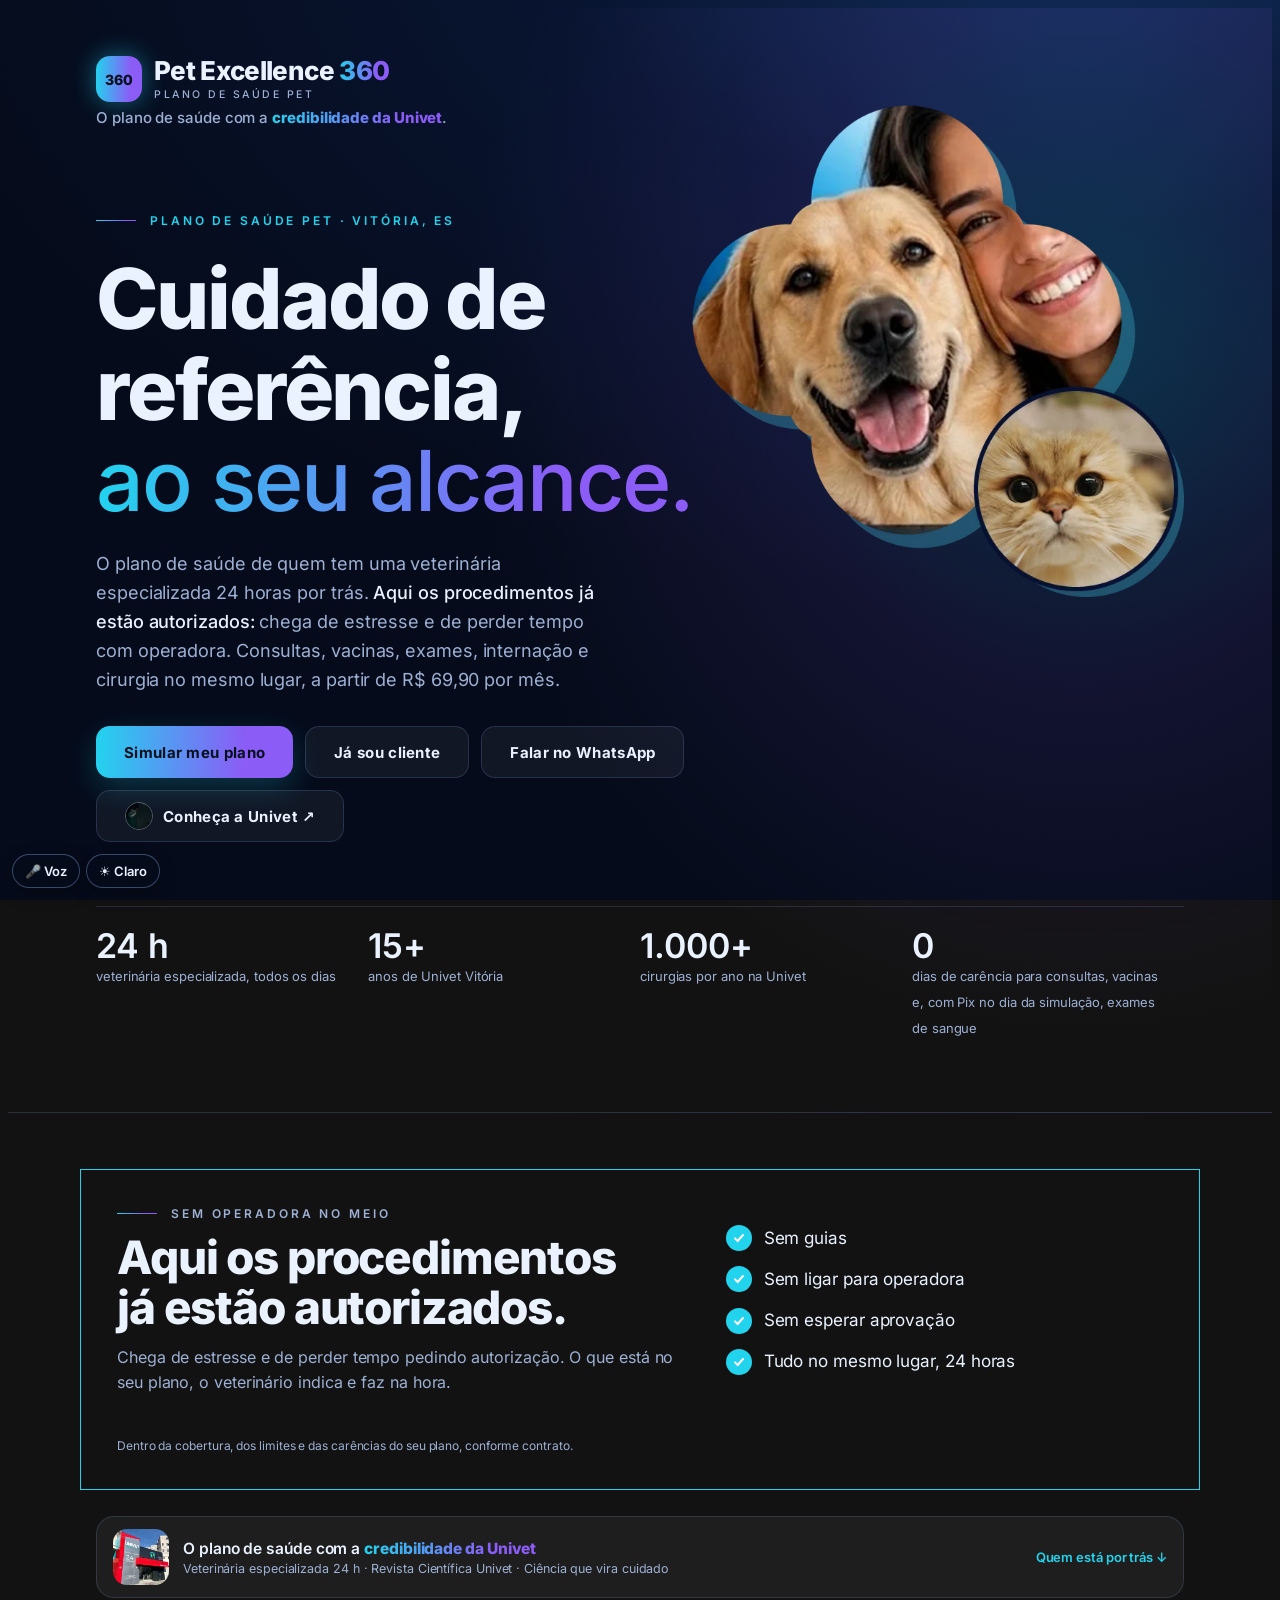
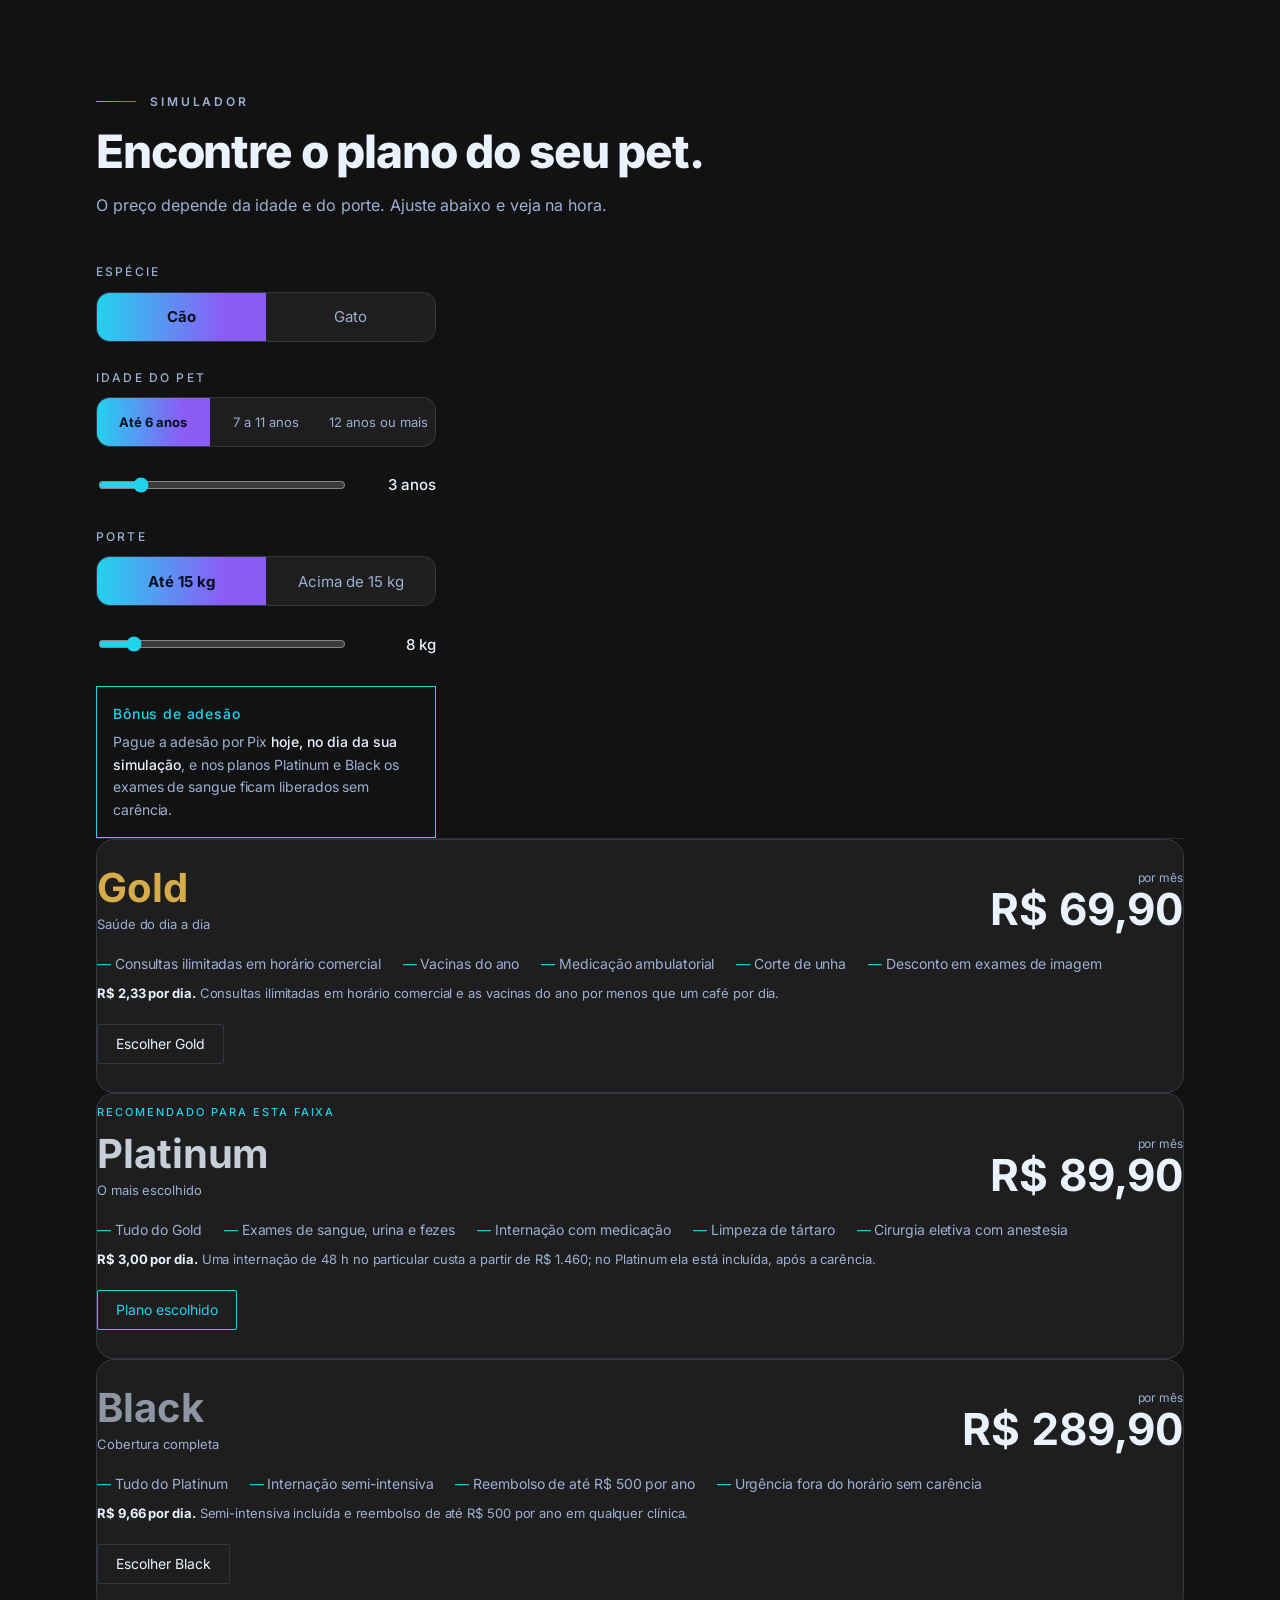
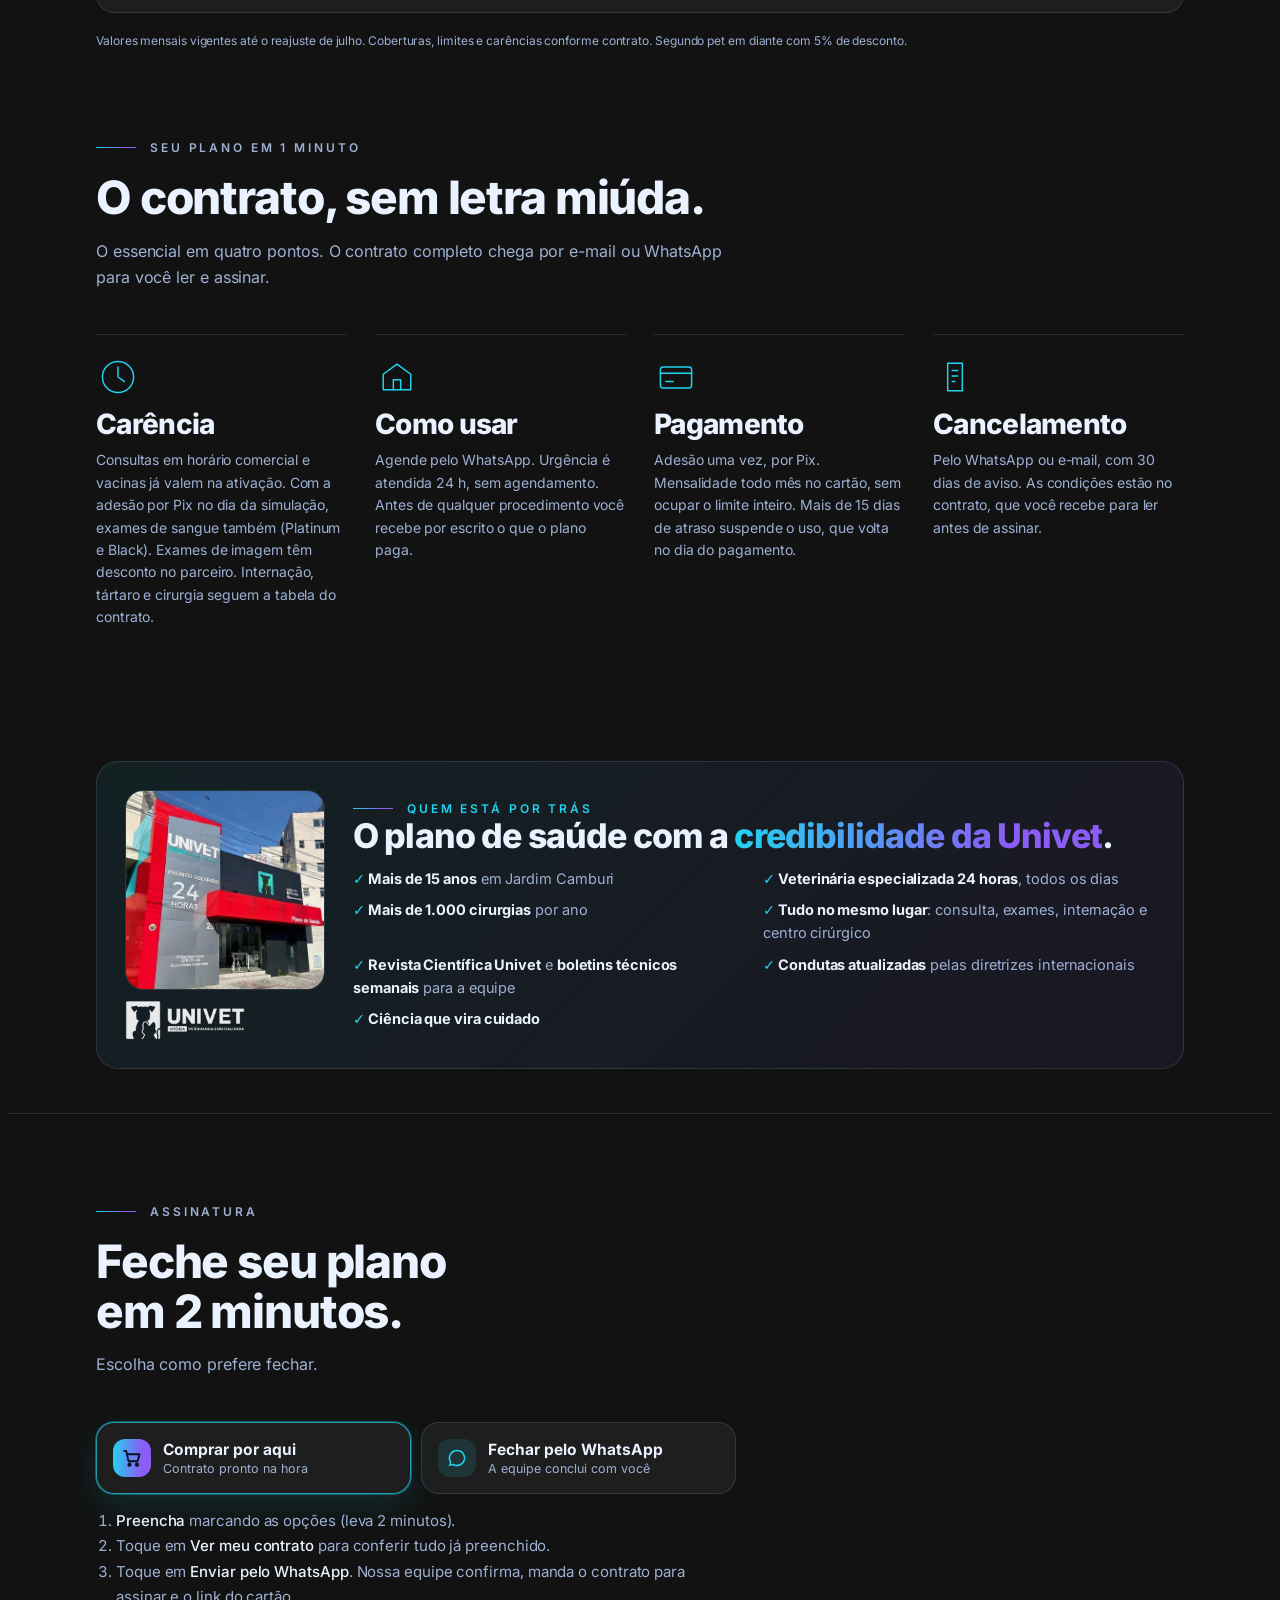
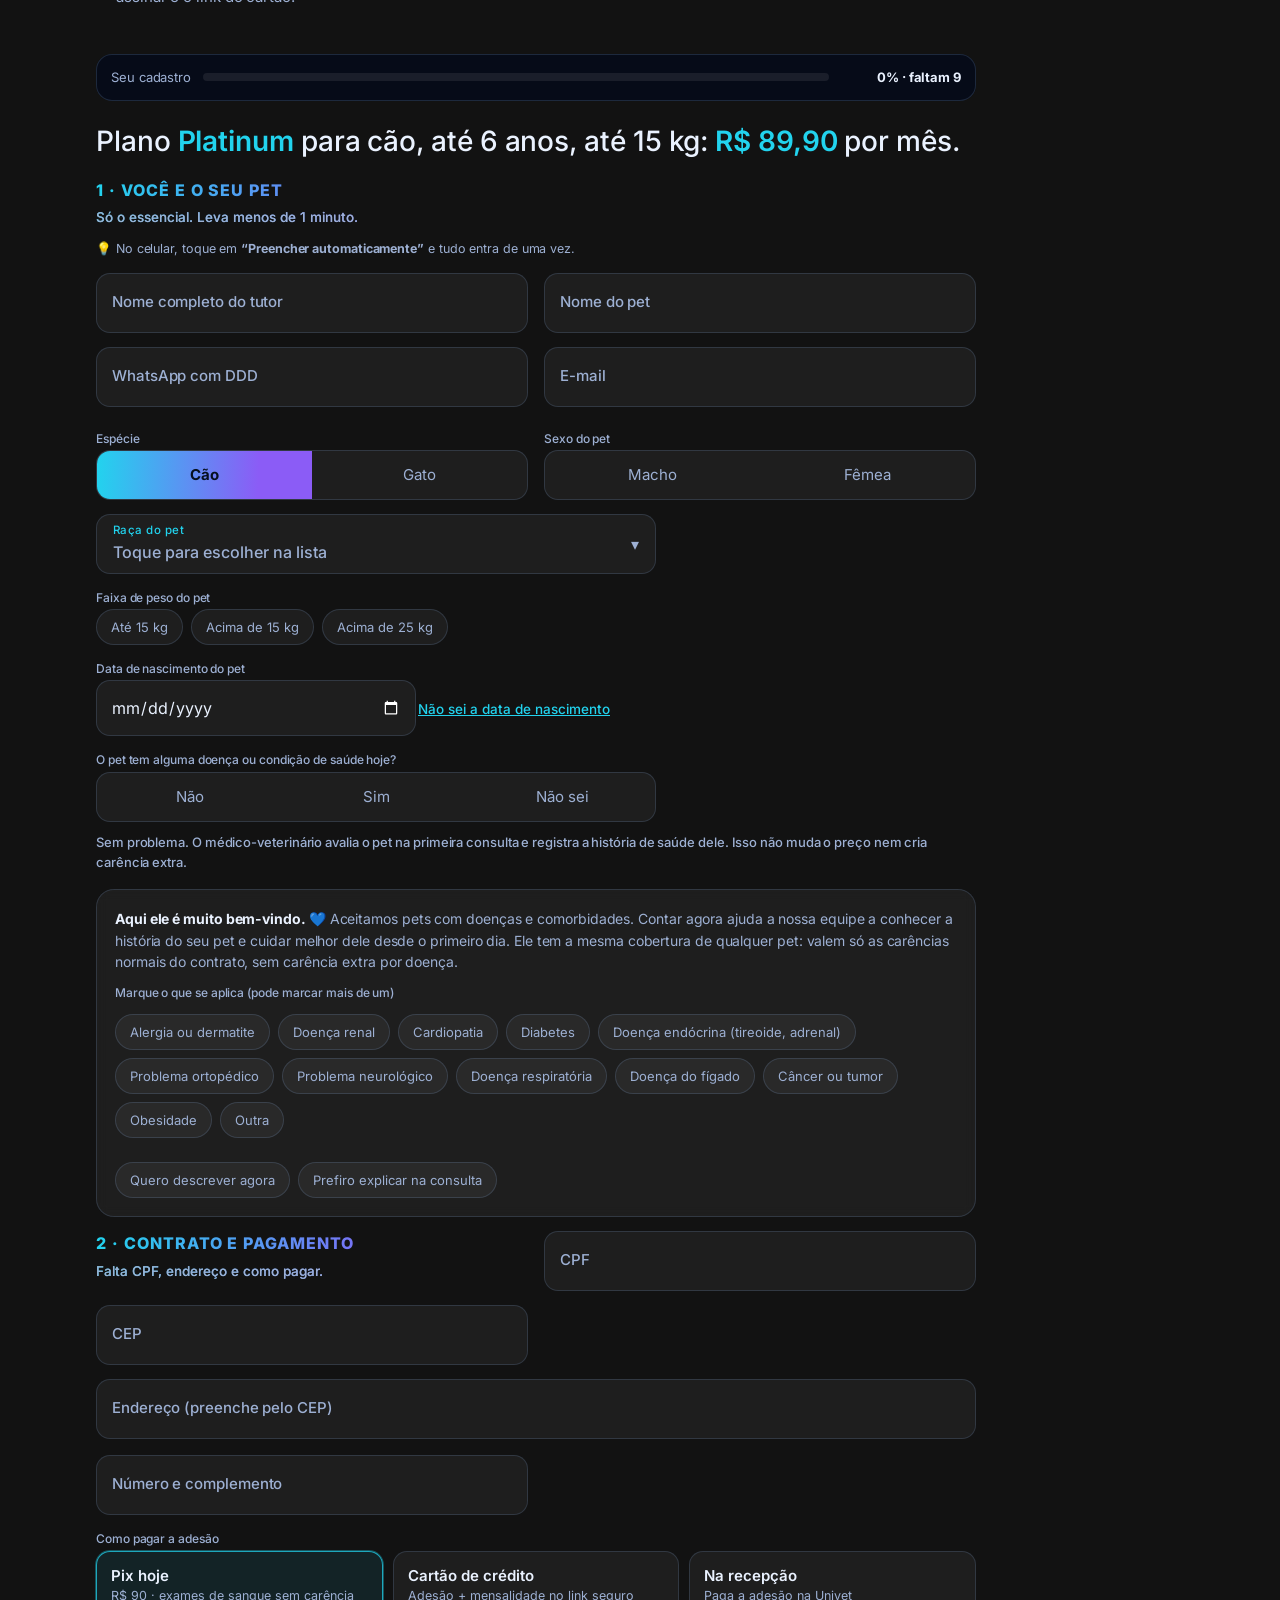
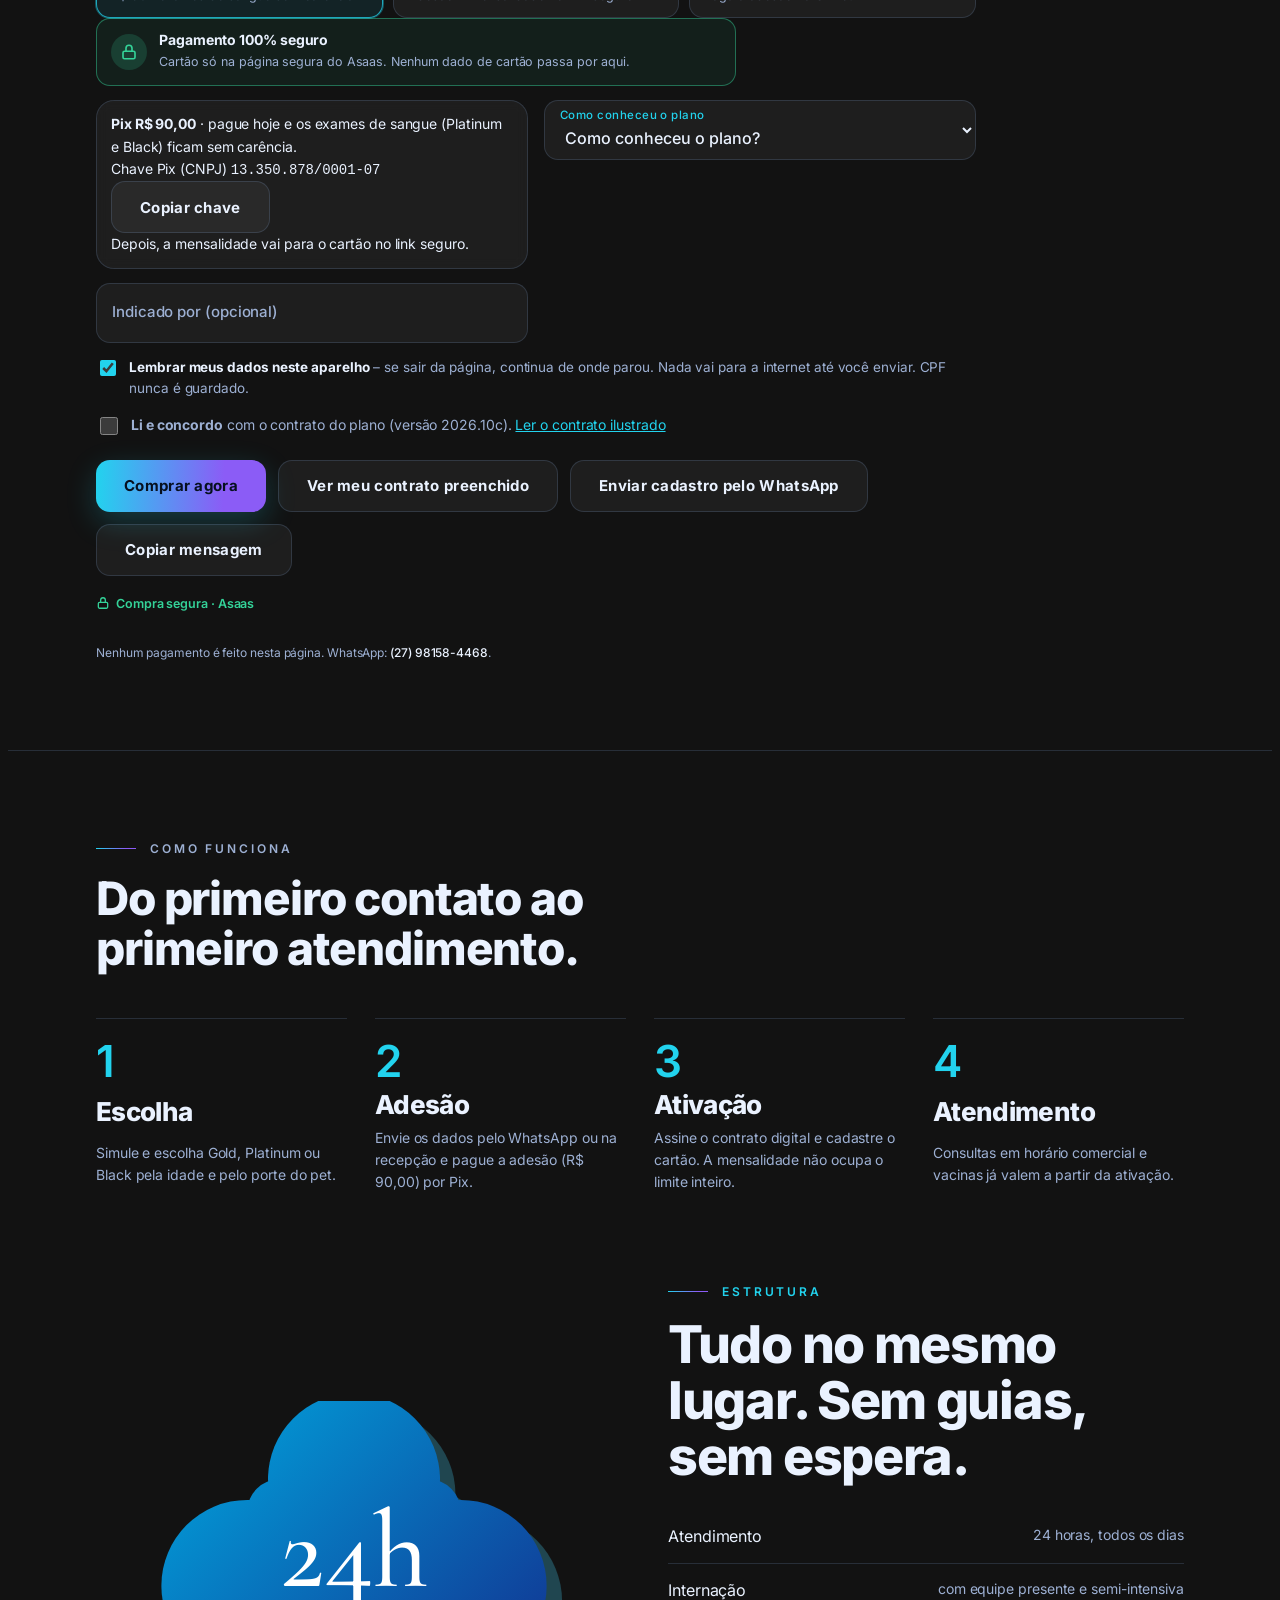
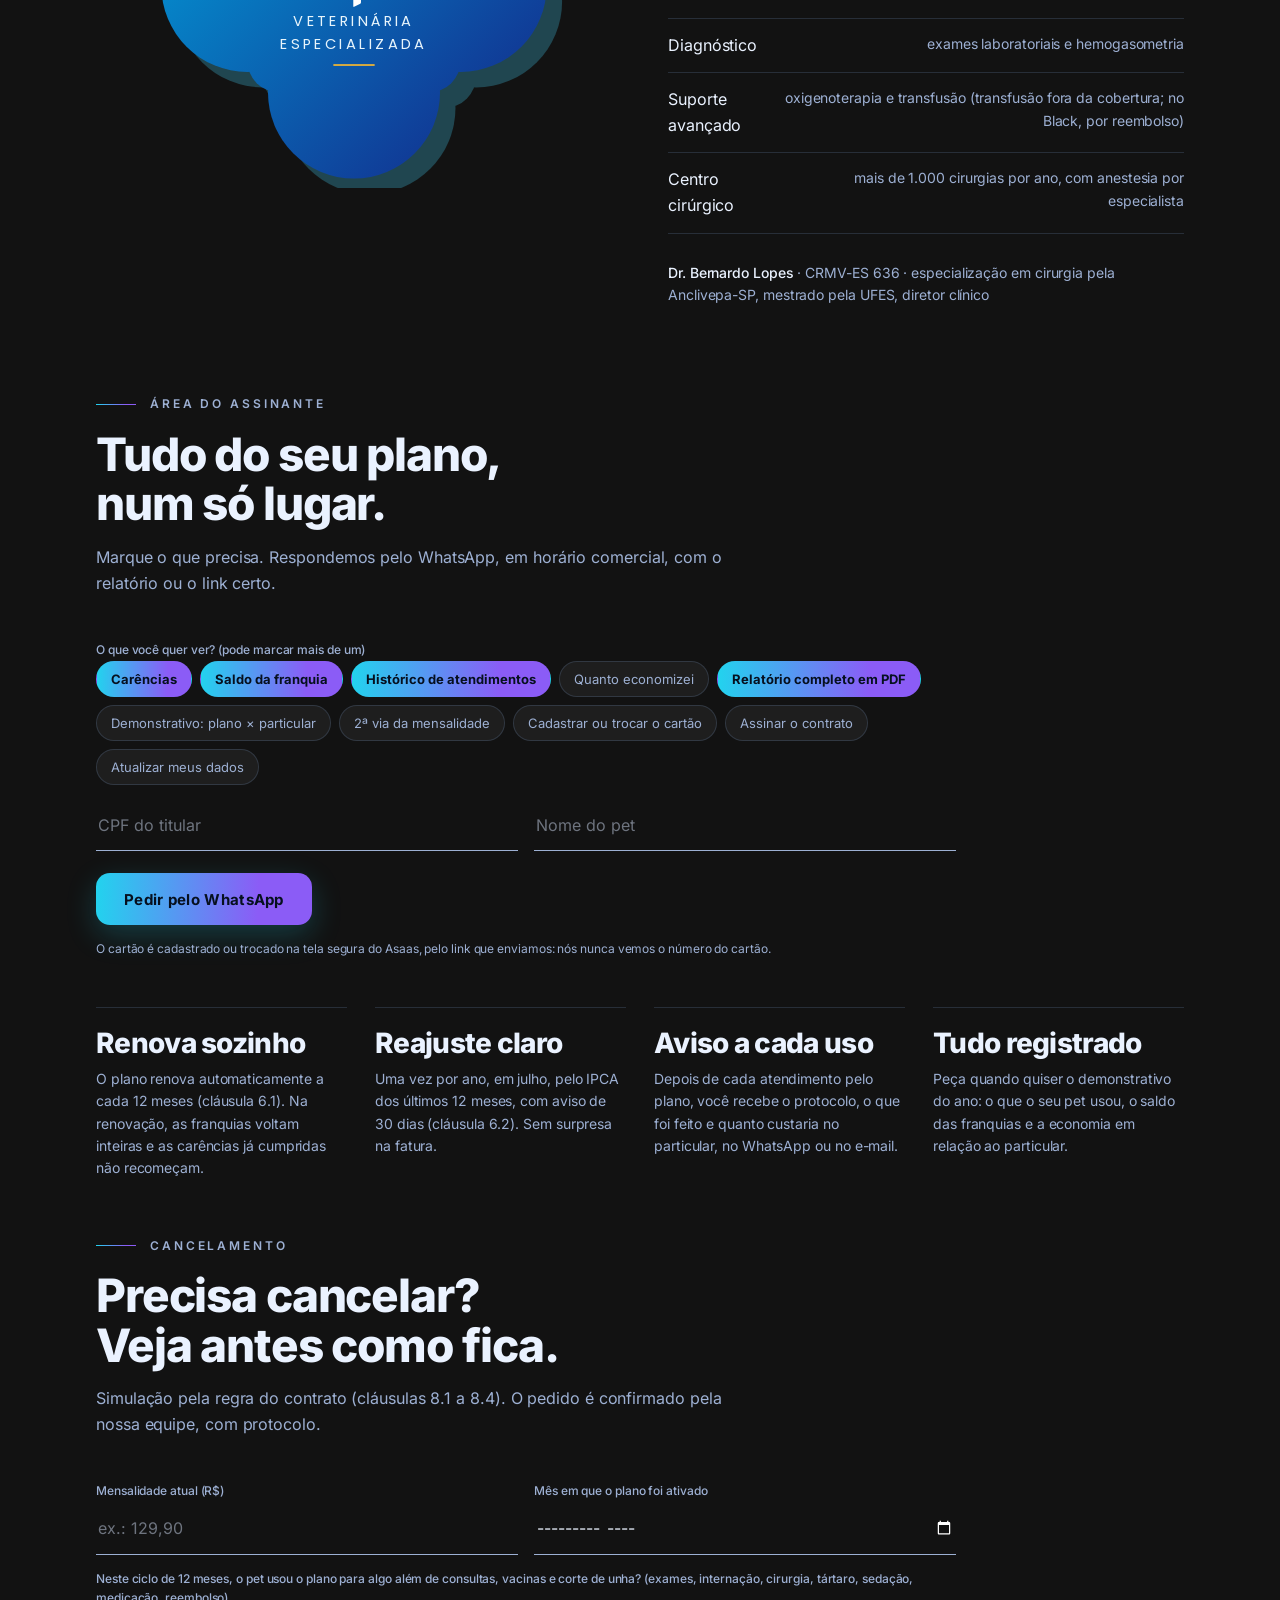
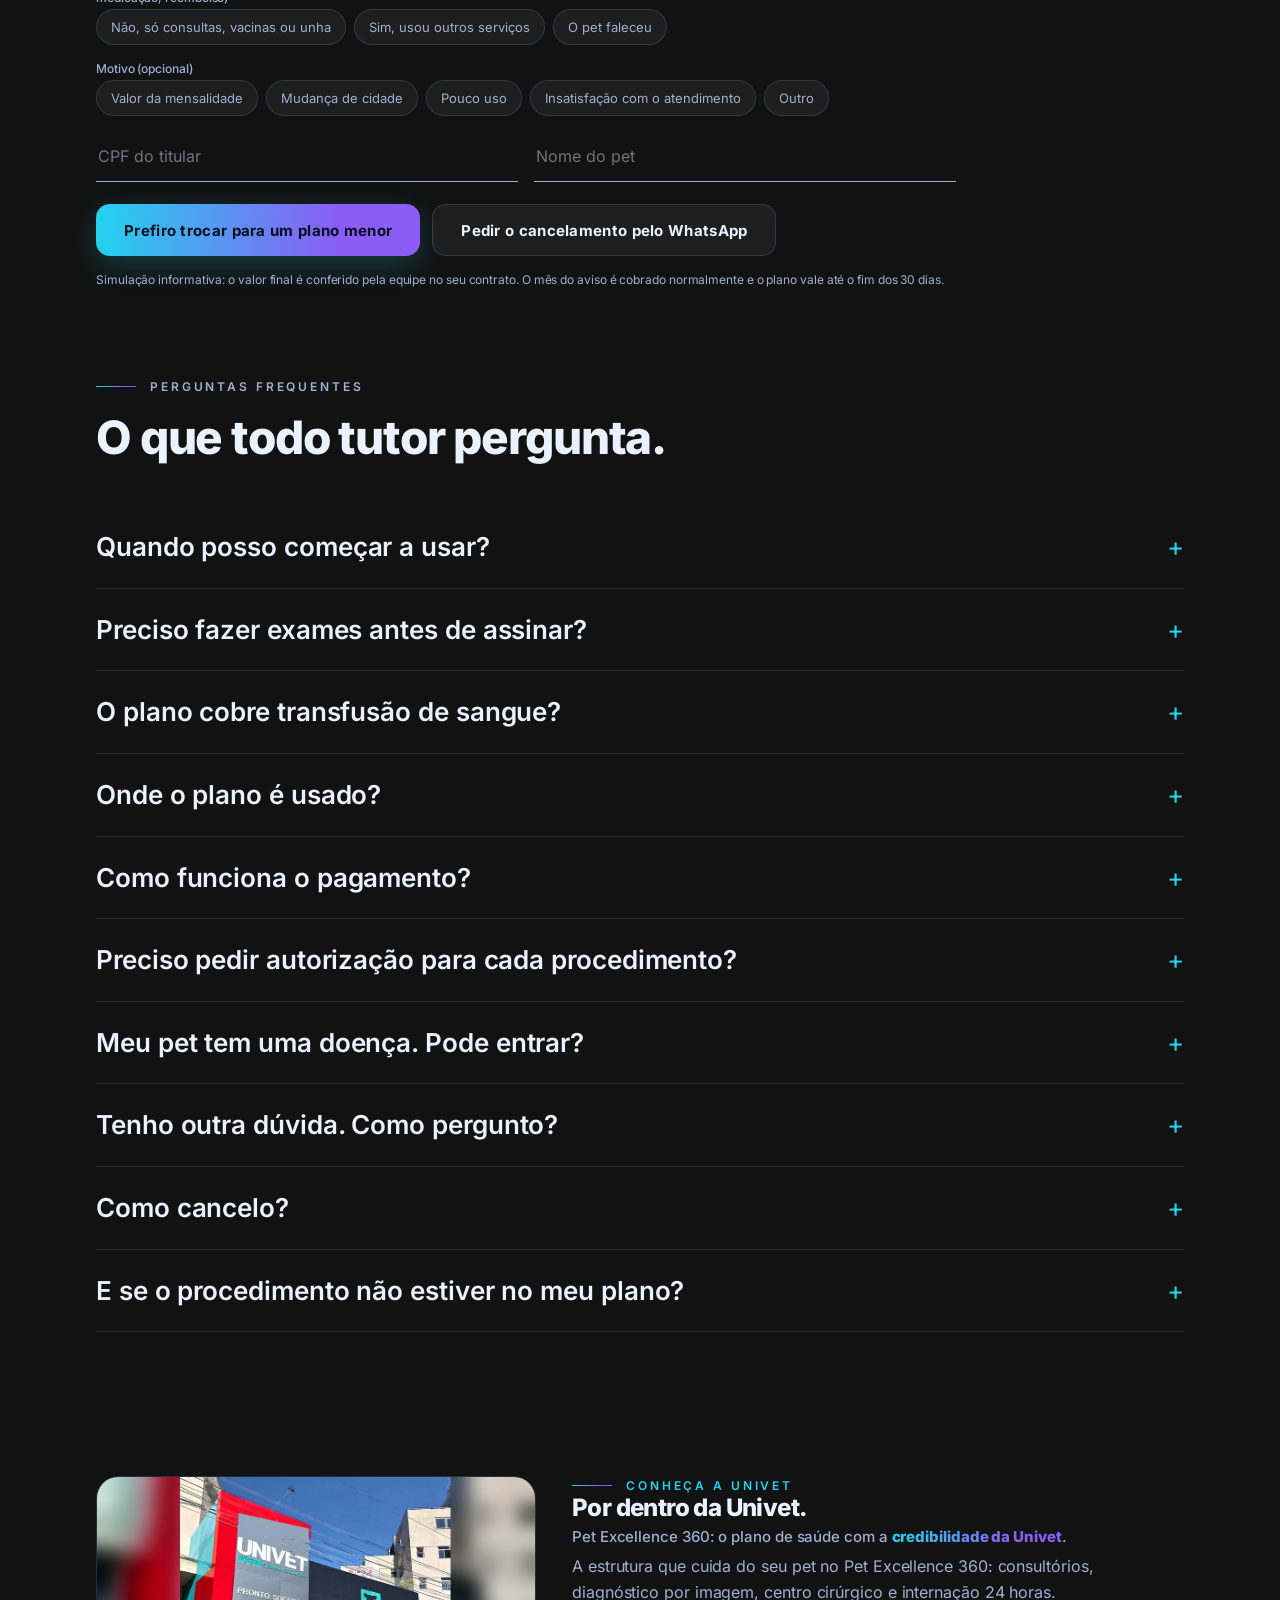
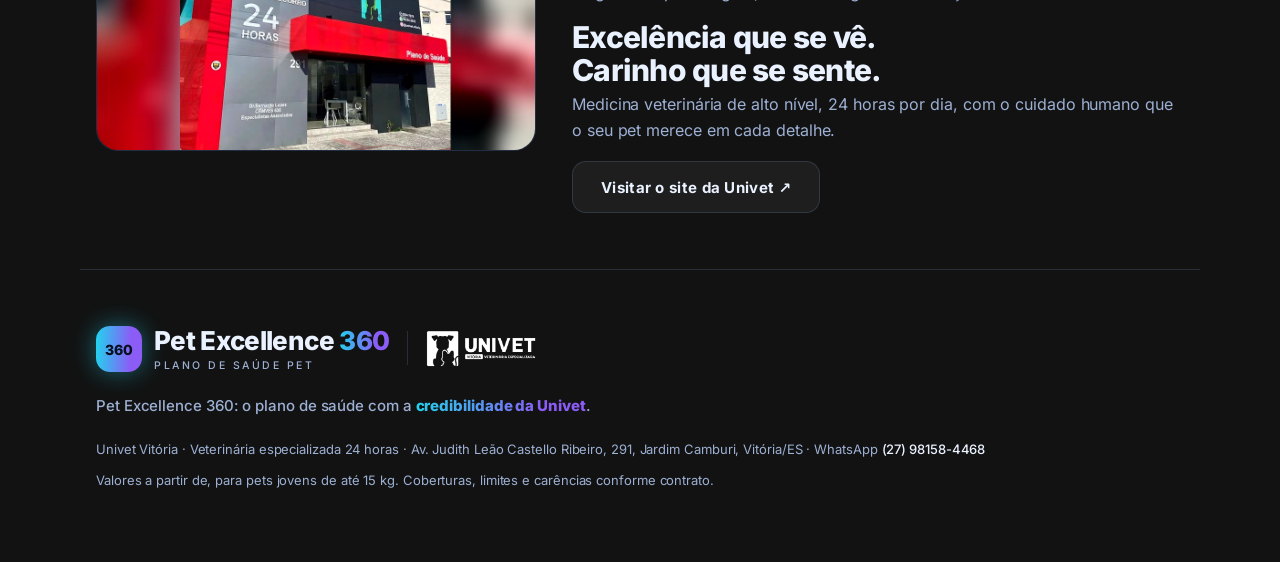
==== index.html @ bdd85c24 "Fundo claro e comando de voz na página Pet Excellence 360 Co-Authored-By: Claude Opus 5.5 <noreply@a" ====
<!doctype html>
<html lang="pt-BR">
<head>
<meta charset="utf-8">
<meta name="viewport" content="width=device-width,initial-scale=1,viewport-fit=cover">
<meta http-equiv="Content-Security-Policy" content="default-src 'self'; script-src 'self'; style-src 'self' 'unsafe-inline'; img-src 'self' data: blob:; font-src 'self'; connect-src 'self' https://viacep.com.br https://brasilapi.com.br; base-uri 'self'; form-action 'self'; object-src 'none'">
<meta name="referrer" content="strict-origin-when-cross-origin">
<title>Pet Excellence 360 – Plano de Saúde Pet | Univet Vitória – veterinária especializada 24 horas</title>
<meta name="description" content="Plano de saúde para cães e gatos com a credibilidade da Univet, em Jardim Camburi, Vitória/ES. Aqui os procedimentos já estão autorizados. Planos a partir de R$ 69,90/mês. Simule agora.">
<link rel="canonical" href="https://petexcellence.com.br/">
<meta property="og:type" content="website">
<meta property="og:locale" content="pt_BR">
<meta property="og:site_name" content="Pet Excellence">
<meta property="og:title" content="Plano de Saúde Pet Excellence – com a credibilidade da Univet">
<meta property="og:description" content="Aqui os procedimentos já estão autorizados. Sem guias, sem ligar para operadora. A partir de R$ 69,90/mês.">
<meta property="og:url" content="https://petexcellence.com.br/">
<meta property="og:image" content="https://petexcellence.com.br/assets/img/og-petexcellence.jpg">
<meta property="og:image:width" content="1200">
<meta property="og:image:height" content="630">
<meta name="twitter:card" content="summary_large_image">
<meta name="theme-color" content="#050B1A">
<meta name="format-detection" content="telephone=no">
<link rel="preload" href="assets/fonts/poppins-latin-300-normal.woff2" as="font" type="font/woff2" crossorigin>
<link rel="preload" href="assets/fonts/cormorant-garamond-latin-600-normal.woff2" as="font" type="font/woff2" crossorigin>
<link rel="preload" href="assets/img/tutora-golden-gato.webp" as="image" fetchpriority="high">
<link rel="stylesheet" href="assets/css/style.css?v=970bb1d6">
<link rel="stylesheet" href="assets/css/tema360.css?v=36003">
<link rel="stylesheet" href="assets/css/claro360.css?v=36004">
<script src="assets/js/voz360.js?v=36004"></script>
<link rel="preload" href="assets/fonts/inter-latin-800-normal.woff2" as="font" type="font/woff2" crossorigin>
<link rel="icon" type="image/png" sizes="32x32" href="assets/img/favicon-32.png">
<link rel="apple-touch-icon" href="assets/img/apple-touch-icon.png">
<link rel="manifest" href="site.webmanifest">
</head>
<body>
<header class="hero">

  <div class="wrap">
    <img width="520" height="116" class="logo" src="assets/img/logo-pet-excellence.webp" alt="Pet Excellence Plano de Saúde">
    <img fetchpriority="high" decoding="async" width="680" height="680" class="hero-art" src="assets/img/tutora-golden-gato.webp" alt="Tutora abraçando seu cachorro, com um gato ao lado">
    <div class="hero-body">
      <p class="kicker">PLANO DE SAÚDE PET · VITÓRIA, ES</p>
      <h1>Cuidado de referência,<span>ao seu alcance.</span></h1>
      <p class="lede">O plano de saúde de quem tem uma veterinária especializada 24 horas por trás. <b style="color:var(--ink);font-weight:500">Aqui os procedimentos já estão autorizados:</b> chega de estresse e de perder tempo com operadora. Consultas, vacinas, exames, internação e cirurgia no mesmo lugar, a partir de R$ 69,90 por mês.</p>
      <div class="actions">
        <a class="btn" href="#simular">Simular meu plano</a>
        <a class="btn ghost" href="#cliente">Já sou cliente</a>
        <a class="btn ghost" id="waTop" href="https://wa.me/5527981584468?text=Ol%C3%A1!%20Quero%20conhecer%20o%20Plano%20Pet%20Excellence." target="_blank" rel="noopener">Falar no WhatsApp</a>
      </div>
    </div>
    <div class="facts">
      <div class="fact"><b>24 h</b><span>veterinária especializada, todos os dias</span></div>
      <div class="fact"><b>15+</b><span>anos de Univet Vitória</span></div>
      <div class="fact"><b>1.000+</b><span>cirurgias por ano na Univet</span></div>
      <div class="fact"><b>0</b><span>dias de carência para consultas, vacinas e, com Pix no dia da simulação, exames de sangue</span></div>
    </div>
  </div>
</header>

<section class="autz" aria-label="Procedimentos já autorizados">
  <div class="wrap autz-in">
    <div><p class="kicker">SEM OPERADORA NO MEIO</p><h2>Aqui os procedimentos já estão autorizados.</h2><p>Chega de estresse e de perder tempo pedindo autorização. O que está no seu plano, o veterinário indica e faz na hora.</p></div>
    <ul><li>Sem guias</li><li>Sem ligar para operadora</li><li>Sem esperar aprovação</li><li>Tudo no mesmo lugar, 24 horas</li></ul>
    <p class="note" style="grid-column:1/-1;margin:0">Dentro da cobertura, dos limites e das carências do seu plano, conforme contrato.</p>
  </div>
</section>

<section id="simular">
  <div class="wrap">
    <div class="sec-head">
      <p class="kicker">SIMULADOR</p>
      <h2>Encontre o plano do seu pet.</h2>
      <p>O preço depende da idade e do porte. Ajuste abaixo e veja na hora.</p>
    </div>
    <div class="sim">
      <div class="controls">
        <div class="field"><span class="lab">ESPÉCIE</span>
          <div class="seg" role="group" aria-label="Espécie"><button type="button" id="spDog" aria-pressed="true">Cão</button><button type="button" id="spCat" aria-pressed="false">Gato</button></div></div>
        <div class="field"><span class="lab">IDADE DO PET</span>
          <div class="seg seg3" role="group" aria-label="Faixa de idade"><button type="button" data-age="0" aria-pressed="true">Até 6 anos</button><button type="button" data-age="1" aria-pressed="false">7 a 11 anos</button><button type="button" data-age="2" aria-pressed="false">12 anos ou mais</button></div>
          <div class="drag"><input type="range" id="rAge" min="0" max="20" step="1" value="3" aria-label="Arraste para a idade do pet"><output id="oAge">3 anos</output></div></div>
        <div class="field"><span class="lab">PORTE</span>
          <div class="seg" role="group" aria-label="Porte"><button type="button" data-wt="0" aria-pressed="true">Até 15 kg</button><button type="button" data-wt="1" aria-pressed="false">Acima de 15 kg</button></div>
          <div class="drag"><input type="range" id="rWt" min="1" max="60" step="1" value="8" aria-label="Arraste para o peso do pet"><output id="oWt">8 kg</output></div></div>
        <div class="bonus"><b>Bônus de adesão</b><span>Pague a adesão por Pix <b style="color:var(--ink);letter-spacing:0">hoje, no dia da sua simulação</b>, e nos planos Platinum e Black os exames de sangue ficam liberados sem carência.</span></div>
      </div>
      </div>
      <div>
        <div class="plans" id="plans"></div>
        <p class="note">Valores mensais vigentes até o reajuste de julho. Coberturas, limites e carências conforme contrato. Segundo pet em diante com 5% de desconto.</p>
      </div>
    </div>
  </div>
</section>

<section id="resumo" style="padding-top:0">
  <div class="wrap">
    <div class="sec-head"><p class="kicker">SEU PLANO EM 1 MINUTO</p><h2>O contrato, sem letra miúda.</h2><p>O essencial em quatro pontos. O contrato completo chega por e-mail ou WhatsApp para você ler e assinar.</p></div>
    <div class="demo"><article class="demo-c"><svg viewBox="0 0 48 48" width="44" height="44" fill="none" stroke="currentColor" stroke-width="1.6" stroke-linecap="round" stroke-linejoin="round" aria-hidden="true"><circle cx="24" cy="24" r="17"/><path d="M24 13v11l7 5"/></svg><h3>Carência</h3><p>Consultas em horário comercial e vacinas já valem na ativação. Com a adesão por Pix no dia da simulação, exames de sangue também (Platinum e Black). Exames de imagem têm desconto no parceiro. Internação, tártaro e cirurgia seguem a tabela do contrato.</p></article><article class="demo-c"><svg viewBox="0 0 48 48" width="44" height="44" fill="none" stroke="currentColor" stroke-width="1.6" stroke-linecap="round" stroke-linejoin="round" aria-hidden="true"><path d="M9 21l15-11 15 11v17H9z"/><path d="M20 38V27h8v11"/></svg><h3>Como usar</h3><p>Agende pelo WhatsApp. Urgência é atendida 24 h, sem agendamento. Antes de qualquer procedimento você recebe por escrito o que o plano paga.</p></article><article class="demo-c"><svg viewBox="0 0 48 48" width="44" height="44" fill="none" stroke="currentColor" stroke-width="1.6" stroke-linecap="round" stroke-linejoin="round" aria-hidden="true"><rect x="7" y="13" width="34" height="23" rx="3"/><path d="M7 20h34M13 29h8"/></svg><h3>Pagamento</h3><p>Adesão uma vez, por Pix. Mensalidade todo mês no cartão, sem ocupar o limite inteiro. Mais de 15 dias de atraso suspende o uso, que volta no dia do pagamento.</p></article><article class="demo-c"><svg viewBox="0 0 48 48" width="44" height="44" fill="none" stroke="currentColor" stroke-width="1.6" stroke-linecap="round" stroke-linejoin="round" aria-hidden="true"><path d="M16 9h16v30H16z"/><path d="M21 17h6M21 23h6M21 29h3"/></svg><h3>Cancelamento</h3><p>Pelo WhatsApp ou e-mail, com 30 dias de aviso. As condições estão no contrato, que você recebe para ler antes de assinar.</p></article></div>
  </div>
</section>

<section class="reg" id="assinar">
  <div class="wrap">
    <div class="sec-head">
      <p class="kicker">ASSINATURA</p>
      <h2>Feche seu plano em 2 minutos.</h2>
      <p>Escolha como prefere: falar com a nossa equipe ou contratar aqui mesmo, com o contrato já preenchido.</p>
    </div>
    <div class="opc" role="group" aria-label="Como você quer fechar">
      <button type="button" data-modo="compra" aria-pressed="true"><b>Comprar agora, por aqui</b><span>Contrato preenchido na hora. Adesão e cartão no link seguro do Asaas, ou adesão por Pix.</span></button>
      <button type="button" data-modo="wa" aria-pressed="false"><b>Fechar pelo WhatsApp</b><span>Preencha o básico e a nossa equipe conclui com você, tira dúvidas e manda o link.</span></button>
    </div>
    <div class="sec-head" id="howtoWa" hidden>
      <ol class="howto"><li><b>Preencha</b> marcando as opções (leva 2 minutos).</li><li>Toque em <b>Ver meu contrato</b> para conferir tudo já preenchido.</li><li>Toque em <b>Enviar pelo WhatsApp</b>. Nossa equipe confirma, manda o contrato para assinar e o link do cartão.</li></ol>
    </div>
    <form class="form" id="form" novalidate>
      <p class="summary" id="summary"></p>
      <p class="hiper" id="hiper" hidden></p>
      <p class="etapa">1 · VOCÊ E O SEU PET<small>Só o essencial. Leva menos de 1 minuto.</small></p>
      <div><input id="nome" autocomplete="name" placeholder="Nome completo do tutor" aria-label="Nome completo do tutor"></div>
      <div><input id="pet" placeholder="Nome do pet" aria-label="Nome do pet"></div>
      <div><input id="tel" autocomplete="tel" inputmode="tel" placeholder="WhatsApp com DDD" aria-label="WhatsApp com DDD"></div>
      <div><input id="email" type="email" autocomplete="email" placeholder="E-mail (para receber o contrato)" aria-label="E-mail"></div>
      <div><span class="dlab">Espécie</span><div class="seg" role="group" aria-label="Espécie do pet"><button type="button" data-fsp="Cão" aria-pressed="true">Cão</button><button type="button" data-fsp="Gato" aria-pressed="false">Gato</button></div></div>
      <div><span class="dlab">Sexo do pet</span><div class="seg" role="group" aria-label="Sexo do pet"><button type="button" data-sexo="Macho" aria-pressed="false">Macho</button><button type="button" data-sexo="Fêmea" aria-pressed="false">Fêmea</button></div></div>
      <div class="full"><span class="dlab">Raça (toque na lista ou digite para filtrar)</span><input id="racaBusca" placeholder="Ex.: Shih-tzu, SRD, Persa" aria-label="Buscar raça" autocomplete="off"><select id="raca" aria-label="Raça" hidden></select><div class="pills racas" id="racaLista" role="group" aria-label="Lista de raças"></div></div>
      <div class="full"><span class="dlab">Faixa de peso do pet</span><div class="pills pesos" id="pesos" role="group" aria-label="Faixa de peso"><button type="button" data-kg="4" aria-pressed="false">Até 5 kg</button><button type="button" data-kg="8" aria-pressed="false">5 a 10 kg</button><button type="button" data-kg="13" aria-pressed="false">10 a 15 kg</button><button type="button" data-kg="20" aria-pressed="false">15 a 25 kg</button><button type="button" data-kg="35" aria-pressed="false">Acima de 25 kg</button></div></div>
      <div class="full"><label class="dlab" for="nasc">Data de nascimento do pet</label><input id="nasc" type="date" style="max-width:320px"><span class="idade" id="idadeTxt" role="status"></span><button type="button" class="linkbtn" id="naoSeiNasc">Não sei a data de nascimento</button>
        <div class="estbox" id="estBox" hidden><label class="dlab" for="idadeAprox">Qual a idade aproximada?</label><select id="idadeAprox"><option value="">Escolha a idade aproximada</option><option value="0.5">Menos de 1 ano (filhote)</option><option value="1">Cerca de 1 ano</option><option value="2">Cerca de 2 anos</option><option value="3">Cerca de 3 anos</option><option value="4">Cerca de 4 anos</option><option value="5">Cerca de 5 anos</option><option value="6">Cerca de 6 anos</option><option value="7">Cerca de 7 anos</option><option value="8">Cerca de 8 anos</option><option value="9">Cerca de 9 anos</option><option value="10">Cerca de 10 anos</option><option value="11">Cerca de 11 anos</option><option value="12">Cerca de 12 anos</option><option value="13">Cerca de 13 anos</option><option value="14">Cerca de 14 anos</option><option value="15">Cerca de 15 anos</option><option value="16">16 anos ou mais</option></select><span>Criamos uma data aproximada para o cadastro. A idade poderá ser estimada futuramente pelo médico-veterinário, na consulta, e o cadastro é ajustado se precisar.</span></div></div>
      <div class="full"><span class="dlab">O pet tem alguma doença ou condição de saúde hoje?</span><div class="seg" role="group" aria-label="Doença" style="max-width:560px;grid-template-columns:1fr 1fr 1fr"><button type="button" data-doenca="Não" aria-pressed="false">Não</button><button type="button" data-doenca="Sim" aria-pressed="false">Sim</button><button type="button" data-doenca="Não sei" aria-pressed="false">Não sei</button></div>
        <p class="dlab" id="naoSeiMsg" hidden style="margin-top:10px;font-size:13px">Sem problema. O médico-veterinário avalia o pet na primeira consulta e registra a história de saúde dele. Isso não muda o preço nem cria carência extra.</p>
        <div class="saude-box" id="saudeBox" hidden>
          <p class="saude-hi"><b>Aqui ele é muito bem-vindo. 💙</b> Aceitamos pets com doenças e comorbidades. Contar agora ajuda a nossa equipe a conhecer a história do seu pet e cuidar melhor dele desde o primeiro dia. Ele tem a mesma cobertura de qualquer pet: valem só as carências normais do contrato, sem carência extra por doença.</p>
          <span class="dlab">Marque o que se aplica (pode marcar mais de um)</span>
          <div class="pills" id="doencas"><button type="button" aria-pressed="false">Alergia ou dermatite</button><button type="button" aria-pressed="false">Doença renal</button><button type="button" aria-pressed="false">Cardiopatia</button><button type="button" aria-pressed="false">Diabetes</button><button type="button" aria-pressed="false">Doença endócrina (tireoide, adrenal)</button><button type="button" aria-pressed="false">Problema ortopédico</button><button type="button" aria-pressed="false">Problema neurológico</button><button type="button" aria-pressed="false">Doença respiratória</button><button type="button" aria-pressed="false">Doença do fígado</button><button type="button" aria-pressed="false">Câncer ou tumor</button><button type="button" aria-pressed="false">Obesidade</button><button type="button" aria-pressed="false">Outra</button></div>
          <div class="pills" id="saudeComo" style="margin-top:14px"><button type="button" data-como="desc" aria-pressed="false">Quero descrever agora</button><button type="button" data-como="consulta" aria-pressed="false">Prefiro explicar na consulta</button></div>
          <textarea id="saudeDesc" rows="3" placeholder="Conte em poucas palavras: desde quando, se usa remédio, se está controlada" hidden></textarea>
        </div></div>
      <p class="etapa" id="etapa2">2 · CONTRATO E PAGAMENTO<small>Seu contrato já está preenchido. Falta só o endereço, o CPF e escolher como pagar.</small></p>
      <div><input id="cpf" inputmode="numeric" placeholder="CPF" aria-label="CPF"></div>
      <div><input id="cep" inputmode="numeric" autocomplete="postal-code" placeholder="CEP" aria-label="CEP"></div>
      <div class="full"><input id="end" autocomplete="street-address" placeholder="Endereço (preenche sozinho pelo CEP)" aria-label="Endereço"><span class="dlab" id="cepMsg" role="status"></span></div>
      <div><input id="num" placeholder="Número e complemento" aria-label="Número e complemento"></div>
      <div><select id="pag" aria-label="Pagamento da adesão"><option>Adesão por Pix hoje (libera exames de sangue sem carência)</option><option>Adesão e mensalidades no cartão de crédito (link seguro)</option><option>Adesão na recepção</option></select></div>
      <div class="pixbox" id="pixBox"><span><b style="color:var(--ink)">Adesão por Pix: R$ 90,00.</b> Pagando hoje, os exames de sangue dos planos Platinum e Black ficam sem carência.</span><div class="pixrow"><span>Chave Pix (CNPJ)</span> <code id="pixChave">13.350.878/0001-07</code><button type="button" class="btn ghost sm" id="copyPix">Copiar chave Pix</button></div><span>Univet Vitória Veterinária Especializada. Depois do Pix, a mensalidade é cadastrada no cartão de crédito recorrente pelo link seguro.</span></div>
      <div class="pixbox" id="cartaoBox" hidden><span><b style="color:var(--ink)">Cartão de crédito recorrente.</b> No link seguro do Asaas você paga a adesão (R$ 90,00) e cadastra o cartão, já com a 1ª mensalidade. A mensalidade não ocupa o limite inteiro do cartão. Os dados do cartão são digitados só no Asaas, nunca nesta página.</span></div>
      <div><select id="como" aria-label="Como conheceu"><option value="">Como conheceu o plano?</option><option>Já sou cliente da Univet</option><option>Indicação de amigo</option><option>Instagram</option><option>Google</option><option>Outro</option></select></div>
      <div><input id="ind" placeholder="Indicado por (nome do assinante, opcional)" aria-label="Indicado por"></div>
      <label class="check full"><input type="checkbox" id="aceite"> <span><b>Li e concordo</b> com o contrato do plano (versão 2026.10c). <a href="#" id="lerContrato" style="color:var(--cyan)">Ler o contrato ilustrado</a></span></label>
      <p class="err" id="err" hidden>Preencha nome, WhatsApp e nome do pet e marque “Li e concordo” para continuar.</p>
      <div class="full actions"><button class="btn" type="button" id="comprar">Comprar agora</button><button class="btn ghost" type="button" id="verContrato">Ver meu contrato preenchido</button><button class="btn ghost" type="submit" id="enviarWa">Enviar cadastro pelo WhatsApp</button><button class="btn ghost" type="button" id="copy">Copiar mensagem</button></div>
      <p class="msg" id="msg" hidden></p>
      <p class="full note">Se o WhatsApp não abrir, copie a mensagem e envie para <span class="phone">(27) 98158-4468</span>. Seus dados são usados só para o cadastro e o contrato do plano. Nenhum pagamento é feito nesta página: o cartão é cadastrado no ambiente seguro do Asaas.</p>
    </form>
    <div class="obg" id="obrigado" hidden tabindex="-1" aria-live="polite"></div>
  </div>
</section>

<section>
  <div class="wrap">
    <div class="sec-head"><p class="kicker">COMO FUNCIONA</p><h2>Do primeiro contato ao primeiro atendimento.</h2></div>
    <div class="steps">
      <div class="step"><h3>Escolha</h3><p>Simule e escolha Gold, Platinum ou Black pela idade e pelo porte do pet.</p></div>
      <div class="step"><h3>Adesão</h3><p>Envie os dados pelo WhatsApp ou na recepção e pague a adesão (R$ 90,00) por Pix.</p></div>
      <div class="step"><h3>Ativação</h3><p>Assine o contrato digital e cadastre o cartão. A mensalidade não ocupa o limite inteiro.</p></div>
      <div class="step"><h3>Atendimento</h3><p>Consultas em horário comercial e vacinas já valem a partir da ativação.</p></div>
    </div>
  </div>
</section>

<section style="padding-top:0">
  <div class="wrap struct">
    <svg class="struct-art" viewBox="0 0 600 450" role="img" aria-label="Veterinária especializada 24 horas"><defs><linearGradient id="cg" x1="100" y1="15" x2="500" y2="415" gradientUnits="userSpaceOnUse"><stop offset="0" stop-color="#01A1DB"/><stop offset="1" stop-color="#13288A"/></linearGradient></defs><g fill="#3BA7C3" opacity=".35"><circle cx="194.0" cy="233.0" r="100.0"/><circle cx="442.0" cy="233.0" r="100.0"/><circle cx="318.0" cy="109.0" r="100.0"/><circle cx="318.0" cy="357.0" r="100.0"/><rect x="194.0" y="109.0" width="248.0" height="248.0" rx="37.2"/></g><g fill="url(#cg)"><circle cx="176.0" cy="215.0" r="100.0"/><circle cx="424.0" cy="215.0" r="100.0"/><circle cx="300.0" cy="91.0" r="100.0"/><circle cx="300.0" cy="339.0" r="100.0"/><rect x="176.0" y="91.0" width="248.0" height="248.0" rx="37.2"/></g><text x="300" y="215" text-anchor="middle" font-family="Cormorant Garamond,serif" font-size="128" font-weight="500" fill="#fff">24h</text><text x="300" y="262" text-anchor="middle" font-family="Poppins,sans-serif" font-size="17" letter-spacing="4" fill="#E8F5FC">VETERINÁRIA</text><text x="300" y="288" text-anchor="middle" font-family="Poppins,sans-serif" font-size="17" letter-spacing="4" fill="#E8F5FC">ESPECIALIZADA</text><rect x="276" y="306" width="48" height="2" fill="#F2B632"/></svg>
    <div>
      <p class="kicker">ESTRUTURA</p>
      <h2 style="font-size:clamp(34px,4.6vw,52px);margin-top:16px">Tudo no mesmo lugar. Sem guias, sem espera.</h2>
      <ul>
        <li>Atendimento <span>24 horas, todos os dias</span></li>
        <li>Internação <span>com equipe presente e semi-intensiva</span></li>
        <li>Diagnóstico <span>exames laboratoriais e hemogasometria</span></li>
        <li>Suporte avançado <span>oxigenoterapia e transfusão (transfusão fora da cobertura; no Black, por reembolso)</span></li>
        <li>Centro cirúrgico <span>mais de 1.000 cirurgias por ano, com anestesia por especialista</span></li>
      </ul>
      <div class="team">
        <p><b>Dr. Bernardo Lopes</b> · CRMV-ES 636 · especialização em cirurgia pela Anclivepa-SP, mestrado pela UFES, diretor clínico</p>
      </div>
    </div>
  </div>
</section>

<section id="cliente" style="padding-top:0">
  <div class="wrap">
    <div class="sec-head"><p class="kicker">ÁREA DO ASSINANTE</p><h2>Tudo do seu plano, num só lugar.</h2><p>Marque o que precisa. Respondemos pelo WhatsApp, em horário comercial, com o relatório ou o link certo.</p></div>
    <div class="form" style="max-width:860px">
      <div class="full"><span class="dlab">O que você quer ver? (pode marcar mais de um)</span><div class="pills" id="cQuer"><button type="button" aria-pressed="true">Carências</button><button type="button" aria-pressed="true">Saldo da franquia</button><button type="button" aria-pressed="true">Histórico de atendimentos</button><button type="button" aria-pressed="false">Quanto economizei</button><button type="button" aria-pressed="true">Relatório completo em PDF</button><button type="button" aria-pressed="false">Demonstrativo: plano × particular</button><button type="button" aria-pressed="false">2ª via da mensalidade</button><button type="button" aria-pressed="false">Cadastrar ou trocar o cartão</button><button type="button" aria-pressed="false">Assinar o contrato</button><button type="button" aria-pressed="false">Atualizar meus dados</button></div></div>
      <div><input id="cCpf" inputmode="numeric" placeholder="CPF do titular" aria-label="CPF do titular"></div>
      <div><input id="cPet" placeholder="Nome do pet" aria-label="Nome do pet"></div>
      <p class="err" id="cErr" hidden>Informe o CPF do titular para localizarmos o seu plano.</p>
      <div class="full actions"><button class="btn" type="button" id="cEnviar">Pedir pelo WhatsApp</button></div>
      <p class="note full" style="margin-top:0">O cartão é cadastrado ou trocado na tela segura do Asaas, pelo link que enviamos: nós nunca vemos o número do cartão.</p>
    </div>
    <div class="demo" style="margin-top:48px">
      <div class="demo-c"><h3>Renova sozinho</h3><p>O plano renova automaticamente a cada 12 meses (cláusula 6.1). Na renovação, as franquias voltam inteiras e as carências já cumpridas não recomeçam.</p></div>
      <div class="demo-c"><h3>Reajuste claro</h3><p>Uma vez por ano, em julho, pelo IPCA dos últimos 12 meses, com aviso de 30 dias (cláusula 6.2). Sem surpresa na fatura.</p></div>
      <div class="demo-c"><h3>Aviso a cada uso</h3><p>Depois de cada atendimento pelo plano, você recebe o protocolo, o que foi feito e quanto custaria no particular, no WhatsApp ou no e-mail.</p></div>
      <div class="demo-c"><h3>Tudo registrado</h3><p>Peça quando quiser o demonstrativo do ano: o que o seu pet usou, o saldo das franquias e a economia em relação ao particular.</p></div>
    </div>
    <div class="sec-head" style="margin-top:56px"><p class="kicker">CANCELAMENTO</p><h2>Precisa cancelar? Veja antes como fica.</h2><p>Simulação pela regra do contrato (cláusulas 8.1 a 8.4). O pedido é confirmado pela nossa equipe, com protocolo.</p></div>
    <div class="form" style="max-width:860px" id="cancForm">
      <div><span class="dlab">Mensalidade atual (R$)</span><input id="xValor" inputmode="decimal" placeholder="ex.: 129,90" aria-label="Mensalidade atual"></div>
      <div><span class="dlab">Mês em que o plano foi ativado</span><input id="xAtiv" type="month" aria-label="Mês de ativação"></div>
      <div class="full"><span class="dlab">Neste ciclo de 12 meses, o pet usou o plano para algo além de consultas, vacinas e corte de unha? (exames, internação, cirurgia, tártaro, sedação, medicação, reembolso)</span><div class="pills" id="xUso"><button type="button" aria-pressed="false" data-v="nao">Não, só consultas, vacinas ou unha</button><button type="button" aria-pressed="false" data-v="sim">Sim, usou outros serviços</button><button type="button" aria-pressed="false" data-v="obito">O pet faleceu</button></div></div>
      <div class="full msg" id="xRes" hidden></div>
      <div class="full"><span class="dlab">Motivo (opcional)</span><div class="pills" id="xMot"><button type="button" aria-pressed="false">Valor da mensalidade</button><button type="button" aria-pressed="false">Mudança de cidade</button><button type="button" aria-pressed="false">Pouco uso</button><button type="button" aria-pressed="false">Insatisfação com o atendimento</button><button type="button" aria-pressed="false">Outro</button></div></div>
      <div><input id="xCpf" inputmode="numeric" placeholder="CPF do titular" aria-label="CPF do titular para cancelamento"></div>
      <div><input id="xPet" placeholder="Nome do pet" aria-label="Nome do pet para cancelamento"></div>
      <p class="err" id="xErr" hidden>Informe a mensalidade, o mês de ativação, a resposta sobre o uso e o CPF.</p>
      <div class="full actions"><button class="btn" type="button" id="xTroca">Prefiro trocar para um plano menor</button><button class="btn ghost" type="button" id="xEnviar">Pedir o cancelamento pelo WhatsApp</button></div>
      <p class="note full" style="margin-top:0">Simulação informativa: o valor final é conferido pela equipe no seu contrato. O mês do aviso é cobrado normalmente e o plano vale até o fim dos 30 dias.</p>
    </div>
  </div>
</section>

<dialog id="dlgContrato" aria-label="Seu contrato preenchido"><div class="dlg-in"><div class="dlg-top"><b>Seu contrato ilustrado, já preenchido</b><button type="button" class="btn ghost" id="dlgFechar">Fechar</button></div><div id="dlgCorpo"></div><p class="note">Este é o seu contrato, já com os seus dados. Ao marcar “Li e concordo” e enviar pelo WhatsApp, o aceite fica registrado com data e hora. Se preferir, também enviamos para assinatura eletrônica.</p><button type="button" class="btn" id="dlgAceito" style="color:#fff;background:#13288A;border-color:#13288A">Li e concordo</button></div></dialog>

<section style="padding-top:0">
  <div class="wrap">
    <div class="sec-head"><p class="kicker">PERGUNTAS FREQUENTES</p><h2>O que todo tutor pergunta.</h2></div>
    <details><summary>Quando posso começar a usar?</summary><p>Consultas em horário comercial e vacinas valem a partir da ativação, quando o contrato está assinado e o cartão cadastrado. Exames, internação, tártaro e cirurgia seguem as carências da tabela do contrato.</p></details>
    <details><summary>Preciso fazer exames antes de assinar?</summary><p>Não. A assinatura é feita sem exames prévios. Cães e gatos de todas as idades podem entrar; a idade e o porte definem o valor.</p></details>
    <details><summary>O plano cobre transfusão de sangue?</summary><p>Não. A transfusão é feita na estrutura da Univet, mas não faz parte da cobertura do plano. No plano Black, você pode solicitar reembolso, dentro do limite e das regras do contrato.</p></details>
    <details><summary>Onde o plano é usado?</summary><p>Na Univet Vitória, veterinária especializada 24 horas na Av. Judith Leão Castello Ribeiro, 291, Jardim Camburi, e nos parceiros indicados pela clínica.</p></details>
    <details><summary>Como funciona o pagamento?</summary><p>A adesão é de R$ 90,00, paga uma vez, por Pix. A mensalidade é cobrada todo mês no cartão de crédito, sem ocupar o limite inteiro.</p></details>
    <details><summary>Preciso pedir autorização para cada procedimento?</summary><p>Não. Aqui os procedimentos do seu plano já estão autorizados: o veterinário indica e faz, sem guias e sem operadora. Você só recebe por escrito, antes, o que o plano cobre, dentro dos limites e carências do contrato.</p></details>
    <details><summary>Meu pet tem uma doença. Pode entrar?</summary><p>Pode. Aceitamos pets com doenças e comorbidades, com a mesma cobertura de qualquer pet: valem só as carências normais do contrato.</p></details>
    <details><summary>Tenho outra dúvida. Como pergunto?</summary><p>Mande pelo WhatsApp (27) 98158-4468. Respondemos de forma simples e direta, com base no seu contrato.</p></details>
    <details><summary>Como cancelo?</summary><p>Pelo WhatsApp ou e-mail oficial, com 30 dias de aviso. As condições estão no contrato, que você recebe antes de assinar.</p></details>
    <details><summary>E se o procedimento não estiver no meu plano?</summary><p>Antes de qualquer procedimento a clínica informa por escrito o que o plano cobre e o que é pago à parte. O plano Black tem reembolso de até R$ 500 por ano para serviços não cobertos.</p></details>
  </div>
</section>

<footer class="wrap">
  <img loading="lazy" decoding="async" width="520" height="116" class="logo" src="assets/img/logo-pet-excellence.webp" alt="" style="width:170px">
  <p>Univet Vitória · Veterinária especializada 24 horas · Av. Judith Leão Castello Ribeiro, 291, Jardim Camburi, Vitória/ES · WhatsApp <span class="phone">(27) 98158-4468</span></p>
  <p>Valores a partir de, para pets jovens de até 15 kg. Coberturas, limites e carências conforme contrato.</p>
</footer>
<script src="assets/js/app.js?v=970bb1d6" defer></script>
<script src="assets/js/forms360.js?v=36003" defer></script>
<script src="assets/js/conheca360.js?v=36003" defer></script>
</body>
</html>
---- assets/css/style.css ----
@font-face{font-family:'Poppins';font-style:normal;font-weight:300;font-display:swap;src:url(../fonts/poppins-latin-300-normal.woff2) format('woff2')}
@font-face{font-family:'Poppins';font-style:normal;font-weight:400;font-display:swap;src:url(../fonts/poppins-latin-400-normal.woff2) format('woff2')}
@font-face{font-family:'Poppins';font-style:normal;font-weight:500;font-display:swap;src:url(../fonts/poppins-latin-500-normal.woff2) format('woff2')}
@font-face{font-family:'Poppins';font-style:normal;font-weight:600;font-display:swap;src:url(../fonts/poppins-latin-600-normal.woff2) format('woff2')}
@font-face{font-family:'Poppins';font-style:normal;font-weight:700;font-display:swap;src:url(../fonts/poppins-latin-700-normal.woff2) format('woff2')}
@font-face{font-family:'Cormorant Garamond';font-style:normal;font-weight:500;font-display:swap;src:url(../fonts/cormorant-garamond-latin-500-normal.woff2) format('woff2')}
@font-face{font-family:'Cormorant Garamond';font-style:normal;font-weight:600;font-display:swap;src:url(../fonts/cormorant-garamond-latin-600-normal.woff2) format('woff2')}
@font-face{font-family:'Cormorant Garamond';font-style:normal;font-weight:700;font-display:swap;src:url(../fonts/cormorant-garamond-latin-700-normal.woff2) format('woff2')}
img{height:auto}

/* Layout: veterinária à noite — fundo azul-marinho profundo, serifa clássica para afirmar referência, simulador como peça central */
:root{
  --night:#081234; --night-2:#0E1C4F; --ink:#F3F6FB; --mist:#B9C4D8; --line:rgba(185,196,216,.18);
  --cyan:#2CB4E6; --gold:#D6AC4A; --platinum:#C7CED8; --black:#8E96A3;
  --serif:'Cormorant Garamond',Georgia,'Times New Roman',serif; --sans:'Poppins',system-ui,-apple-system,'Segoe UI',sans-serif;
  color-scheme:dark;
}
*{box-sizing:border-box}
body{background:var(--night);color:var(--ink);font-family:var(--sans);font-weight:300;font-size:16px;line-height:1.6;-webkit-font-smoothing:antialiased}
.wrap{max-width:1120px;margin:0 auto;padding-left:max(16px,env(safe-area-inset-left,0px));padding-right:max(16px,env(safe-area-inset-right,0px))}
h1,h2,h3{font-family:var(--serif);font-weight:600;line-height:1.05;text-wrap:balance;margin:0;letter-spacing:.005em}
p{margin:0}
a{color:inherit}
.kicker{font-size:12px;font-weight:500;letter-spacing:.22em;color:var(--cyan);display:flex;align-items:center;gap:14px}
.kicker::before{content:"";width:40px;height:1px;background:var(--cyan)}
.btn{display:inline-flex;align-items:center;justify-content:center;gap:10px;height:52px;padding:0 28px;border-radius:2px;font:500 15px var(--sans);letter-spacing:.02em;text-decoration:none;cursor:pointer;border:1px solid var(--ink);background:var(--ink);color:var(--night);transition:background .2s,color .2s}
.btn:hover{background:transparent;color:var(--ink)}
.btn.ghost{background:transparent;color:var(--ink);border-color:var(--line)}
.btn.ghost:hover{border-color:var(--ink)}
.btn:focus-visible,input:focus-visible,button:focus-visible,select:focus-visible{outline:2px solid var(--cyan);outline-offset:3px}

/* hero */
.hero{position:relative;overflow:hidden;border-bottom:1px solid var(--line)}
.hero-art{position:absolute;right:max(16px,env(safe-area-inset-right,0px));top:96px;width:min(44%,520px);max-width:100%;height:auto}
.hero{background:radial-gradient(70% 90% at 85% 30%,#16307A 0%,var(--night) 60%)}
.hero .wrap{position:relative;padding-block:40px 72px}
.logo{width:230px;display:block}
.hero-body{max-width:620px;margin-top:84px;display:grid;gap:24px}
.hero h1{font-size:clamp(46px,7vw,84px)}
.hero h1 span{display:block;color:var(--mist);font-weight:500}
.hero .lede{font-size:18px;color:var(--mist);max-width:520px}
.actions{display:flex;flex-wrap:wrap;gap:12px;margin-top:8px}
.facts{display:grid;grid-template-columns:repeat(4,1fr);gap:0;margin-top:64px;border-top:1px solid var(--line)}
.fact{padding:22px 20px 0 0}
.fact b{display:block;font-family:var(--serif);font-size:34px;font-weight:600;line-height:1}
.fact span{font-size:13px;color:var(--mist)}

section{padding-block:88px}
.sec-head{display:grid;gap:16px;max-width:640px;margin-bottom:44px}
.sec-head h2{font-size:clamp(36px,5vw,56px)}
.sec-head p{color:var(--mist)}

/* simulador */
.sim{display:grid;grid-template-columns:minmax(0,340px) minmax(0,1fr);gap:48px;align-items:start}
.controls{display:grid;gap:26px;position:sticky;top:calc(env(safe-area-inset-top,0px) + 24px)}
.field{display:grid;gap:10px}
.field label,.field .lab{font-size:12px;letter-spacing:.18em;color:var(--mist);font-weight:500}
.seg{display:grid;grid-template-columns:1fr 1fr;border:1px solid var(--line)}
.seg button{height:48px;background:transparent;border:0;color:var(--mist);font:400 15px var(--sans);cursor:pointer}
.seg3{grid-template-columns:1fr 1fr 1fr}
.seg3 button{font-size:13px}
.bonus{border:1px solid var(--cyan);padding:16px;display:grid;gap:6px;font-size:14px;color:var(--mist)}
.bonus b{color:var(--cyan);font-weight:500;letter-spacing:.06em}
.perday{grid-column:1/-1;font-size:13px;color:var(--ink)}
.perday span{color:var(--mist)}
.drag{display:grid;grid-template-columns:1fr 78px;align-items:center;gap:14px;margin-top:12px}
.drag input{width:100%;accent-color:var(--cyan);height:28px;cursor:grab}
.drag output{font:500 15px var(--sans);color:var(--ink);text-align:right}
.seg button[aria-pressed="true"]{background:var(--ink);color:var(--night);font-weight:500}
.range{display:grid;gap:8px}
.range output{font-family:var(--serif);font-size:38px;font-weight:600;line-height:1}
.range small{color:var(--mist);font-size:13px}
input[type=range]{width:100%;accent-color:var(--cyan)}
.plans{display:grid;gap:0;border-top:1px solid var(--line)}
.plan{display:grid;grid-template-columns:minmax(0,1fr) auto;gap:8px 24px;padding:28px 0;border-bottom:1px solid var(--line);position:relative}
.plan .name{font-family:var(--serif);font-size:40px;font-weight:700;line-height:1}
.plan[data-tier=Gold] .name{color:var(--gold)} .plan[data-tier=Platinum] .name{color:var(--platinum)} .plan[data-tier=Black] .name{color:var(--black)}
.plan .tag{font-size:13px;color:var(--mist);margin-top:6px}
.plan ul{grid-column:1/-1;margin:10px 0 0;padding:0;list-style:none;display:flex;flex-wrap:wrap;gap:6px 22px;font-size:14px;color:var(--mist)}
.plan li::before{content:"— ";color:var(--cyan)}
.price{text-align:right;font-variant-numeric:tabular-nums}
.price small{display:block;font-size:12px;color:var(--mist)}
.price b{font-family:var(--serif);font-size:44px;font-weight:700;line-height:1}
.price em{font-style:normal;font-size:13px;color:var(--mist)}
.rec{position:absolute;left:0;top:10px;font-size:11px;letter-spacing:.18em;color:var(--cyan);font-weight:500}
.plan.on{padding-top:40px}
.plan button.pick{grid-column:1/-1;justify-self:start;margin-top:12px;height:40px;padding:0 18px;background:transparent;border:1px solid var(--line);color:var(--ink);font:400 14px var(--sans);cursor:pointer;border-radius:2px}
.plan button.pick[aria-pressed="true"]{border-color:var(--cyan);color:var(--cyan)}
.note{font-size:12px;color:var(--mist);margin-top:18px}

/* cadastro */
.reg{background:var(--night-2);border-block:1px solid var(--line)}
.form{display:grid;grid-template-columns:repeat(2,minmax(0,1fr));gap:20px 28px;max-width:860px}
.form .full{grid-column:1/-1}
.form input,.form select{width:100%;height:52px;background:transparent;border:0;border-bottom:1px solid var(--mist);color:var(--ink);font:400 16px var(--sans);padding:0 2px}
.form input::placeholder{color:rgba(185,196,216,.55)}
.summary{grid-column:1/-1;font-family:var(--serif);font-size:28px;font-weight:500;color:var(--ink)}
.summary b{color:var(--cyan);font-weight:600}
.msg{grid-column:1/-1;font-size:14px;color:var(--mist);white-space:pre-wrap;overflow-wrap:anywhere;min-width:0;border-left:1px solid var(--cyan);padding-left:16px}
.dlab{display:block;font-size:12px;color:var(--mist);margin-bottom:2px}
.saude-box{margin-top:16px;border:1px solid var(--cyan);padding:18px;display:grid;gap:10px}
.saude-hi{margin:0;font-size:14px;color:var(--mist);line-height:1.55}.saude-hi b{color:var(--ink)}
.pills{display:flex;flex-wrap:wrap;gap:8px}
.pills button{border:1px solid var(--line);background:transparent;color:var(--mist);font:400 13px var(--sans);padding:9px 14px;border-radius:999px;cursor:pointer}
.pills button[aria-pressed="true"]{background:var(--ink);color:var(--night);border-color:var(--ink);font-weight:500}
.saude-box textarea{width:100%;background:transparent;border:1px solid var(--line);color:var(--ink);font:400 15px var(--sans);padding:10px}
.howto{margin:14px 0 0;padding-left:20px;color:var(--mist);font-size:15px;line-height:1.7}.howto b{color:var(--ink);font-weight:500}
dialog#dlgContrato{box-sizing:border-box;overflow:auto;border:0;padding:0;max-width:900px;width:calc(100% - 24px);max-height:88vh;background:#fff;color:#0E1A3D}
dialog#dlgContrato::backdrop{background:rgba(4,10,30,.7)}
.dlg-in{padding:18px;display:grid;grid-template-columns:minmax(0,1fr);gap:12px;font:400 14px var(--sans)}
.dlg-top{display:flex;justify-content:space-between;align-items:center;gap:12px;position:sticky;top:-18px;background:#fff;padding:6px 0}
.dlg-top .btn{height:40px;color:#0E1A3D;border-color:#ccd}
#dlgCorpo table{width:100%;border-collapse:collapse;font-size:13px}#dlgCorpo td,#dlgCorpo th{border:1px solid #d6dbe8;padding:6px;text-align:left;vertical-align:top;color:#0E1A3D;overflow-wrap:anywhere}#dlgCorpo table{table-layout:fixed}#dlgCorpo{min-width:0}#dlgCorpo p{color:#0E1A3D}#dlgCorpo th{background:#EEF2FA;width:34%;font-size:12px}#dlgCorpo h3{color:#13288A;font:600 16px var(--sans);margin:12px 0 6px}
#dlgContrato .note{color:#5B6787}
.autz{padding:56px 0 8px}.autz-in{display:grid;grid-template-columns:minmax(0,1.3fr) minmax(0,1fr);gap:40px;align-items:center;border:1px solid var(--cyan);padding:34px 36px}
.autz h2{margin:10px 0 12px;font-size:clamp(30px,3.6vw,46px);line-height:1.08}.autz p{color:var(--mist);margin:0}
.autz ul{list-style:none;margin:0;padding:0;display:grid;gap:14px}.autz li{display:flex;gap:12px;align-items:center;font-size:17px;color:var(--ink)}
.autz li::before{content:"";flex:0 0 26px;height:26px;border-radius:50%;background:var(--cyan) url("data:image/svg+xml,%3Csvg xmlns=%27http://www.w3.org/2000/svg%27 viewBox=%270 0 24 24%27%3E%3Cpath d=%27M6 12.5l4 4 8-9%27 fill=%27none%27 stroke=%27white%27 stroke-width=%273%27 stroke-linecap=%27round%27/%3E%3C/svg%3E") center/16px no-repeat}
@media (max-width:760px){.autz-in{grid-template-columns:1fr;padding:24px 20px;gap:22px;margin:0 16px;width:auto}}
.check{display:flex;gap:10px;align-items:flex-start;font-size:14px;color:var(--mist);cursor:pointer}
.check input{width:18px;height:18px;margin-top:3px;accent-color:var(--cyan)}
.err{color:#F2A7A7;font-size:14px;grid-column:1/-1}
.phone{font-weight:500;color:var(--ink);user-select:all}

.demo{display:grid;grid-template-columns:repeat(4,minmax(0,1fr));gap:28px}
.demo-c{border-top:1px solid var(--line);padding-top:20px;display:grid;gap:10px;align-content:start;color:var(--cyan)}
.demo-c h3{font-size:28px;color:var(--ink)}
.demo-c p{font-size:14px;color:var(--mist)}
@media (max-width:860px){.demo{grid-template-columns:1fr 1fr}}
@media (max-width:520px){.demo{grid-template-columns:1fr}}
/* como funciona + estrutura */
.steps{display:grid;grid-template-columns:repeat(4,1fr);gap:28px;counter-reset:s}
.step{border-top:1px solid var(--line);padding-top:20px;display:grid;gap:8px}
.step::before{counter-increment:s;content:counter(s);font-family:var(--serif);font-size:44px;font-weight:600;color:var(--cyan);line-height:1}
.step h3{font-size:26px}
.step p{font-size:14px;color:var(--mist)}
.struct{display:grid;grid-template-columns:minmax(0,1fr) minmax(0,1fr);gap:56px;align-items:center}
.struct-art{width:100%;height:auto;display:block}
.fach{margin:0}.struct .fach>img{width:100%;aspect-ratio:1/1;object-fit:cover;border-radius:18px;display:block;filter:none}.fach figcaption{display:flex;align-items:center;gap:12px;margin-top:10px;font-size:13px;color:var(--muted,#5b6785)}.struct .fach figcaption img{height:30px;width:auto;aspect-ratio:auto;filter:none;flex:none}
.struct img{width:100%;aspect-ratio:4/3;object-fit:cover;filter:saturate(.75) brightness(.9);max-width:100%}
.struct ul{list-style:none;padding:0;margin:24px 0 0;display:grid;gap:0}
.struct li{padding:14px 0;border-bottom:1px solid var(--line);display:flex;justify-content:space-between;gap:16px}
.struct li span{color:var(--mist);font-size:14px;text-align:right}
.team{margin-top:28px;display:grid;gap:4px;font-size:14px;color:var(--mist)}
.team b{color:var(--ink);font-weight:500}

/* faq */
details{border-bottom:1px solid var(--line);padding:20px 0}
details summary{cursor:pointer;font-family:var(--serif);font-size:26px;font-weight:600;list-style:none;display:flex;justify-content:space-between;gap:16px}
details summary::after{content:"+";font-family:var(--sans);font-weight:300;color:var(--cyan)}
details[open] summary::after{content:"–"}
details p{color:var(--mist);margin-top:12px;max-width:680px}
footer{padding-block:48px 64px;border-top:1px solid var(--line);font-size:13px;color:var(--mist);display:grid;gap:10px}

@media (max-width:860px){
  .sim,.struct{grid-template-columns:1fr}
  .controls{position:static}
  .steps{grid-template-columns:1fr 1fr}
  .facts{grid-template-columns:1fr 1fr}
  .hero-art{position:static;display:block;width:min(86%,420px);margin:28px auto 0}
  .hero-body{margin-top:56px}
}
@media (max-width:520px){
  .form{grid-template-columns:1fr}
  .steps{grid-template-columns:1fr}
  .plan{grid-template-columns:1fr}
  .price{text-align:left}
}
@media (prefers-reduced-motion:reduce){*{transition:none!important}}
---- assets/css/tema360.css ----
@font-face{font-family:'Inter';font-style:normal;font-weight:400;font-display:swap;src:url(../fonts/inter-latin-400-normal.woff2) format('woff2')}
@font-face{font-family:'Inter';font-style:normal;font-weight:500;font-display:swap;src:url(../fonts/inter-latin-500-normal.woff2) format('woff2')}
@font-face{font-family:'Inter';font-style:normal;font-weight:600;font-display:swap;src:url(../fonts/inter-latin-600-normal.woff2) format('woff2')}
@font-face{font-family:'Inter';font-style:normal;font-weight:700;font-display:swap;src:url(../fonts/inter-latin-700-normal.woff2) format('woff2')}
@font-face{font-family:'Inter';font-style:normal;font-weight:800;font-display:swap;src:url(../fonts/inter-latin-800-normal.woff2) format('woff2')}
/* ===== Prova: visual Univet 360 na página Pet Excellence (03/11/2026) ===== */
:root{--night:#050B1A;--night-2:#0B1A36;--ink:#EAF2FF;--mist:#9DB0D3;--line:rgba(148,190,255,.16);--cyan:#22D3EE;--vio:#8B5CF6;--ok:#34D399;--warn:#FBBF24;--bad:#F87171;
  --grad:linear-gradient(92deg,#22D3EE,#8B5CF6 75%);--glass:rgba(255,255,255,.05);--glass2:rgba(255,255,255,.085);
  --serif:'Inter',system-ui,-apple-system,'Segoe UI',sans-serif;--sans:'Inter',system-ui,-apple-system,'Segoe UI',sans-serif}
body{background:radial-gradient(1200px 700px at 85% -10%,#13305E 0%,#081430 45%,#050B1A 100%) fixed;font-weight:400;letter-spacing:-.005em}
h1,h2,h3{font-weight:800;letter-spacing:-.025em;line-height:1.08}
h1 em,h2 em,h1 i,h2 i,.hero h1 span{background:var(--grad);-webkit-background-clip:text;background-clip:text;color:transparent;font-style:normal}
.hero{background:radial-gradient(70% 90% at 85% 30%,rgba(34,211,238,.18) 0%,rgba(139,92,246,.10) 35%,transparent 70%)}
.kicker{color:var(--cyan);font-weight:600;letter-spacing:.24em}.kicker::before{background:var(--grad)}
.btn{border-radius:14px;border:0;background:var(--grad);color:#06101F;font-weight:700;box-shadow:0 10px 30px rgba(34,211,238,.22)}
.btn:hover{background:var(--grad);color:#06101F;filter:brightness(1.08)}
.btn.ghost{background:var(--glass);color:var(--ink);border:1px solid var(--line);box-shadow:none}
.btn.ghost:hover{background:var(--glass2);color:var(--ink);border-color:rgba(34,211,238,.5)}
.reg{background:transparent}
section>.wrap>.sec-head h2,.sec-head h2{font-size:clamp(30px,4.4vw,46px)}
.seg{border:1px solid var(--line);border-radius:14px;overflow:hidden;background:var(--glass)}
.seg button[aria-pressed="true"],.pills button[aria-pressed="true"]{background:var(--grad);color:#06101F;border-color:transparent;font-weight:700}
.pills button{border-radius:999px;background:var(--glass)}
.opc button{border-radius:18px!important;background:var(--glass)!important;border:1px solid var(--line)!important}
.opc button[aria-pressed="true"]{border-color:rgba(34,211,238,.7)!important;box-shadow:0 0 0 1px rgba(34,211,238,.35),0 12px 30px rgba(34,211,238,.12)}
.plan,.card,.pixbox,.saude-box,.estbox,.obg,.faq details{border-radius:18px!important;background:var(--glass)!important;border:1px solid var(--line)!important;backdrop-filter:blur(6px)}
/* formulário: rótulo DENTRO do quadro */
.form{gap:14px 16px;max-width:880px}
.fl{position:relative}
.fl input,.fl select,.form .fl input,.form .fl select{height:60px;padding:22px 44px 6px 16px;border:1px solid var(--line);border-radius:14px;background:var(--glass);font:500 16px var(--sans);color:var(--ink);transition:border-color .15s,background .15s}
.fl input::placeholder{color:transparent}
.fl>label{position:absolute;left:16px;top:19px;font:500 15px var(--sans);color:var(--mist);pointer-events:none;transition:all .15s;max-width:calc(100% - 60px);white-space:nowrap;overflow:hidden;text-overflow:ellipsis}
.fl input:focus,.fl select:focus{border-color:var(--cyan);background:var(--glass2);outline:none;box-shadow:0 0 0 3px rgba(34,211,238,.15)}
.fl input:focus+label,.fl input:not(:placeholder-shown)+label,.fl.tem>label{top:8px;font-size:11.5px;letter-spacing:.04em;color:var(--cyan)}
.fl .st{position:absolute;right:14px;top:19px;font-size:18px;line-height:1}
.fl.ok input{border-color:rgba(52,211,153,.55)}.fl.ok .st::after{content:"✓";color:var(--ok)}
.fl.erro input{border-color:rgba(248,113,113,.7)}.fl.erro .st::after{content:"!";color:var(--bad);font-weight:800}
.fl .dica{display:block;font-size:12.5px;color:var(--mist);margin:6px 4px 0}.fl.erro .dica{color:var(--bad)}
.sug{display:flex;gap:6px;flex-wrap:wrap;margin:8px 2px 0}.sug button{border:1px solid var(--line);background:var(--glass);color:var(--ink);border-radius:999px;padding:6px 11px;font:500 13px var(--sans);cursor:pointer}
.sug button:hover{border-color:var(--cyan)}
.etapa{font-weight:800!important;letter-spacing:.06em!important;background:var(--grad);-webkit-background-clip:text;background-clip:text;color:transparent!important}
.etapa small{-webkit-text-fill-color:var(--mist);color:var(--mist)}
/* barra de progresso + lembrar dados */
.prog{position:sticky;top:0;z-index:30;margin:0 0 18px;padding:12px 14px;border-radius:16px;background:rgba(5,11,26,.85);backdrop-filter:blur(10px);border:1px solid var(--line);display:flex;align-items:center;gap:12px;max-width:880px}
.prog .tr{flex:1;height:8px;border-radius:99px;background:rgba(255,255,255,.08);overflow:hidden}.prog .tr i{display:block;height:100%;width:0;background:var(--grad);border-radius:99px;transition:width .35s}
.prog b{font-size:13px;min-width:120px;text-align:right}
.volta{max-width:880px;margin:0 0 14px;padding:14px 16px;border-radius:16px;border:1px solid rgba(34,211,238,.45);background:rgba(34,211,238,.07);display:flex;gap:10px;align-items:center;flex-wrap:wrap}
.volta p{flex:1;min-width:200px;font-size:14px}.volta button{height:40px;padding:0 14px;font-size:14px}
.lembrar{display:flex;gap:10px;align-items:flex-start;font-size:13.5px;color:var(--mist)}.lembrar input{width:18px;height:18px;margin-top:2px;accent-color:#22D3EE}
.autofill-dica{font-size:12.5px;color:var(--mist);margin-top:-4px}
.etiqueta-prova{position:fixed;left:12px;bottom:12px;z-index:99;background:var(--grad);color:#06101F;font:800 12px var(--sans);padding:7px 12px;border-radius:999px;box-shadow:0 8px 24px rgba(0,0,0,.4)}
input:-webkit-autofill{-webkit-text-fill-color:#EAF2FF;-webkit-box-shadow:0 0 0 60px #0f1d3a inset;caret-color:#EAF2FF}
@media (max-width:640px){.form{grid-template-columns:1fr}.prog b{min-width:0}}
.etapa small{display:block;margin-top:4px;font-weight:500;letter-spacing:0;font-size:13.5px;text-transform:none}
.form input[type=date]{height:56px;border:1px solid var(--line);border-radius:14px;background:var(--glass);padding:0 14px;color-scheme:dark}
.linkbtn{background:transparent!important;border:0;color:var(--cyan)!important;text-decoration:underline;font:500 13.5px var(--sans);padding:6px 2px;cursor:pointer}
.form textarea{border:1px solid var(--line);border-radius:14px;background:var(--glass);color:var(--ink);padding:12px 14px;font:400 15px var(--sans);width:100%}
.dlab{color:var(--mist);font-weight:500}
/* raça: campo que abre uma lista */
.rc{position:relative;max-width:560px}
.rc-bt{width:100%;height:60px;text-align:left;border:1px solid var(--line);border-radius:14px;background:var(--glass);color:var(--ink);font:500 16px var(--sans);padding:22px 44px 6px 16px;cursor:pointer;position:relative}
.rc-bt .rc-l{position:absolute;left:16px;top:8px;font-size:11.5px;letter-spacing:.04em;color:var(--cyan)}
.rc-bt .rc-v.vazio{color:var(--mist)}
.rc-bt::after{content:"▾";position:absolute;right:16px;top:19px;color:var(--mist);font-size:16px;transition:transform .15s}
.rc.aberto .rc-bt{border-color:var(--cyan);box-shadow:0 0 0 3px rgba(34,211,238,.15)}.rc.aberto .rc-bt::after{transform:rotate(180deg)}
.rc-p{position:absolute;left:0;right:0;top:66px;z-index:40;background:#0B1730;border:1px solid rgba(34,211,238,.45);border-radius:16px;padding:10px;box-shadow:0 18px 40px rgba(0,0,0,.5)}
.rc-p #racaBusca{width:100%;height:46px;border:1px solid var(--line);border-radius:12px;background:var(--glass);padding:0 14px;color:var(--ink);font:500 15px var(--sans);margin-bottom:8px}
.rc-p .racas{display:flex!important;flex-direction:column;gap:2px;max-height:300px;overflow:auto;flex-wrap:nowrap!important}
.rc-p .racas button{border:0!important;border-radius:10px!important;background:transparent!important;text-align:left;padding:12px 12px!important;font:500 15px var(--sans)!important;color:var(--ink)!important}
.rc-p .racas button:hover,.rc-p .racas button:focus{background:rgba(34,211,238,.10)!important}
.rc-p .racas button[aria-pressed="true"]{background:var(--grad)!important;color:#06101F!important}
/* marca Pet Excellence 360 */
.pe360{display:flex;align-items:center;gap:12px}
.pe360{margin:8px 0 6px}.pe360 .b360{display:inline-grid;place-items:center;width:46px;height:46px;flex:none;border-radius:14px;background:var(--grad);color:#06101F;font:800 14px var(--sans);letter-spacing:-.01em;box-shadow:0 0 24px rgba(34,211,238,.45)}
.pe-nome{font:800 26px/1.05 var(--sans);letter-spacing:-.025em;color:var(--ink)}.pe-nome .gt{background:var(--grad);-webkit-background-clip:text;background-clip:text;color:transparent}
.pe-sub{display:block;font:500 10.5px var(--sans);letter-spacing:.24em;color:var(--mist);margin-top:4px}
@media (max-width:420px){.pe-nome{font-size:22px}.pe360 .b360{width:40px;height:40px;font-size:12.5px}}
/* pagamento em cartões curtos */
.pagopc{display:grid;grid-template-columns:repeat(3,minmax(0,1fr));gap:10px}
.pagopc button{display:flex;flex-direction:column;gap:3px;text-align:left;padding:14px;border-radius:14px;border:1px solid var(--line);background:var(--glass);color:var(--ink);cursor:pointer;font:600 15px var(--sans)}
.pagopc button span{font:400 12.5px var(--sans);color:var(--mist)}
.pagopc button[aria-pressed="true"]{border-color:rgba(34,211,238,.75);background:rgba(34,211,238,.09);box-shadow:0 0 0 1px rgba(34,211,238,.35)}
.pixbox.curto{padding:12px 14px!important;font-size:14px}
@media (max-width:640px){.pagopc{grid-template-columns:1fr}}
/* credibilidade da Univet */
.cred{padding:44px 0}
.cred .box{display:grid;grid-template-columns:auto 1fr;gap:28px;align-items:center;border:1px solid var(--line);border-radius:22px;background:linear-gradient(135deg,rgba(34,211,238,.08),rgba(139,92,246,.08));padding:28px}
.cred img{width:170px;height:auto;opacity:.95}
.cred h2{font-size:clamp(24px,3.2vw,34px);margin-bottom:10px}
.cred h2 .gt{background:var(--grad);-webkit-background-clip:text;background-clip:text;color:transparent}
.cred ul{list-style:none;padding:0;margin:12px 0 0;display:grid;grid-template-columns:repeat(2,minmax(0,1fr));gap:8px 18px}
.cred li{color:var(--mist);font-size:14.5px}.cred li b{color:var(--ink)}
.cred li::before{content:"✓ ";color:var(--cyan);font-weight:800}
.rod360{display:flex;align-items:center;gap:18px;flex-wrap:wrap;margin-bottom:14px}
.rod360 .sep{width:1px;height:34px;background:var(--line)}
.rod360 img{width:110px;height:auto}
@media (max-width:640px){.cred .box{grid-template-columns:1fr;padding:22px}.cred ul{grid-template-columns:1fr}.cred img{width:140px}}

.frase-cred{font:500 15px var(--sans);color:var(--mist);margin:2px 0 0}.frase-cred b{background:var(--grad);-webkit-background-clip:text;background-clip:text;color:transparent;font-weight:800}
/* opções de fechamento enxutas + selo de segurança */
.opc{display:grid!important;grid-template-columns:1fr 1fr;gap:10px;max-width:640px}
.opc button{padding:16px!important;display:flex!important;align-items:center;gap:12px;text-align:left}
.opc button .ic{width:38px;height:38px;flex:none;border-radius:12px;display:grid;place-items:center;background:rgba(34,211,238,.12);color:var(--cyan)}
.opc button[aria-pressed="true"] .ic{background:var(--grad);color:#06101F}
.opc button b{display:block;font:700 15.5px var(--sans);color:var(--ink)}
.opc button small{display:block;font:400 12.5px var(--sans);color:var(--mist);margin-top:2px}
.selo{display:flex;align-items:center;gap:12px;padding:12px 14px;border-radius:14px;border:1px solid rgba(52,211,153,.45);background:rgba(52,211,153,.07);max-width:640px}
.selo .cad{width:36px;height:36px;flex:none;border-radius:50%;display:grid;place-items:center;background:rgba(52,211,153,.18);color:#34D399}
.selo b{display:block;font:700 14px var(--sans);color:var(--ink)}.selo span{font-size:12.5px;color:var(--mist)}
.selo-mini{display:inline-flex;align-items:center;gap:6px;font:600 12.5px var(--sans);color:#34D399;margin-top:6px}
@media (max-width:640px){.opc{grid-template-columns:1fr}}
.cred .fach{margin:0;width:200px;position:relative}
.cred .fach>img{width:200px;height:200px;object-fit:cover;border-radius:18px;border:1px solid var(--line);display:block}
.cred .fach figcaption{margin-top:10px}.cred .fach figcaption img{width:120px;height:auto;opacity:.9}
.cred img{width:auto}
#conheca .uvtour{max-width:440px}
#conheca .wrap{display:grid;grid-template-columns:440px 1fr;column-gap:36px;align-items:start}
#conheca .wrap>*{grid-column:2}
#conheca .wrap>.uvtour{grid-column:1;grid-row:1/span 7;margin-top:0}
#conheca .vamos{justify-self:start}
@media (max-width:860px){#conheca .wrap{display:block}#conheca .uvtour{max-width:280px;margin-top:16px}}
@media (max-width:640px){.cred .fach{width:100%;display:flex;gap:14px;align-items:center}.cred .fach>img{width:130px;height:130px}.cred .fach figcaption{margin:0}}

.cred-mini{padding:18px 0 6px}
.cred-mini .cm{display:flex;align-items:center;gap:14px;text-decoration:none;padding:12px 16px;border-radius:18px;border:1px solid var(--line);background:var(--glass)}
.cred-mini .cm:hover{border-color:rgba(34,211,238,.5)}
.cred-mini img{width:56px;height:56px;border-radius:14px;object-fit:cover;flex:none}
.cred-mini .cm-t{flex:1;font:600 15.5px var(--sans);color:var(--ink)}.cred-mini .cm-t b{background:var(--grad);-webkit-background-clip:text;background-clip:text;color:transparent;font-weight:800}
.cred-mini small{display:block;font:400 12.5px var(--sans);color:var(--mist);margin-top:3px}
.cred-mini .cm-v{font:600 13px var(--sans);color:var(--cyan);white-space:nowrap}
@media (max-width:640px){.cred-mini .cm-v{display:none}}


#conheca{padding:56px 0}
#conheca .uvtour{position:relative;margin:18px 0 0;aspect-ratio:16/10;overflow:hidden;background:#0b1220;border-radius:22px;border:1px solid var(--line)}
#conheca .uvtour .s{position:absolute;inset:0;width:100%;height:100%;object-fit:cover;opacity:0;transition:opacity .8s ease}
#conheca .uvtour .s.on{opacity:1}
#conheca .uvtour [src*="data:image"]:first-child{object-fit:contain}
#conheca .frase{margin-top:16px}#conheca .frase h3{font-size:clamp(22px,3vw,30px)}#conheca .frase p{color:var(--mist);margin-top:6px}
#conheca .vamos{margin-top:18px}
.btn.conheca{gap:10px}.btn.conheca .mini{width:28px;height:28px;border-radius:50%;overflow:hidden;position:relative;flex:none;border:1px solid rgba(255,255,255,.3)}
.btn.conheca .mini img{position:absolute;inset:0;width:100%;height:100%;object-fit:cover;opacity:0;transition:opacity .6s}.btn.conheca .mini img.on{opacity:1}
---- assets/css/claro360.css ----
/* Fundo claro da página Pet Excellence 360 (pedido do CEO, 03/11/2026) – ligado pelo botão ☀️ ou por voz */
html[data-tema=claro]{--night:#F5F8FC;--night-2:#FFFFFF;--ink:#0F1B33;--mist:#52627E;--line:rgba(15,27,51,.12);--glass:#FFFFFF;--glass2:#F1F5FB;color-scheme:light}
html[data-tema=claro] body{background:#F5F8FC!important;color:#0F1B33}
html[data-tema=claro] .hero{background:radial-gradient(70% 90% at 85% 30%,rgba(34,211,238,.16) 0%,rgba(139,92,246,.08) 35%,transparent 70%)}
html[data-tema=claro] h1 em,html[data-tema=claro] h2 em,html[data-tema=claro] h1 i,html[data-tema=claro] h2 i,html[data-tema=claro] .hero h1 span{background:linear-gradient(92deg,#0891B2,#7C3AED 75%);-webkit-background-clip:text;background-clip:text;color:transparent}
html[data-tema=claro] .kicker{color:#0E7490}
html[data-tema=claro] dialog#dlgContrato{color:#FFFFFF}
html[data-tema=claro] dialog#dlgContrato::backdrop{background:rgba(255,255,255,.94)}
html[data-tema=claro] .dlg-top .btn{color:#FFFFFF}
html[data-tema=claro] #dlgCorpo td,html[data-tema=claro] #dlgCorpo th{color:#FFFFFF}
html[data-tema=claro] #dlgCorpo p{color:#FFFFFF}
html[data-tema=claro] body{background:radial-gradient(1200px 700px at 85% -10%,#13305E 0%,#F5F8FC 45%,#050B1A 100%) fixed}
html[data-tema=claro] .prog{background:rgba(255,255,255,.94)}
html[data-tema=claro] .prog .tr{background:rgba(15,27,51,0.060)}
html[data-tema=claro] .rc-p{background:#FFFFFF}
html[data-tema=claro] #conheca .uvtour{background:#E9EEF5}
html[data-tema=claro] .plan,html[data-tema=claro] .card,html[data-tema=claro] .pixbox,html[data-tema=claro] .saude-box,html[data-tema=claro] .estbox,html[data-tema=claro] .obg,html[data-tema=claro] .faq details{background:#fff!important;box-shadow:0 4px 16px rgba(15,27,51,.07)}
html[data-tema=claro] .opc button,html[data-tema=claro] .pills button,html[data-tema=claro] .seg{background:#fff!important}
html[data-tema=claro] input,html[data-tema=claro] select,html[data-tema=claro] textarea{background:#fff!important;color:#0F1B33!important;border-color:#C9D5E6!important}
html[data-tema=claro] select option{background:#fff;color:#0F1B33}
html[data-tema=claro] .btn.ghost{background:#fff;color:#0F1B33;border:1px solid #C9D5E6}
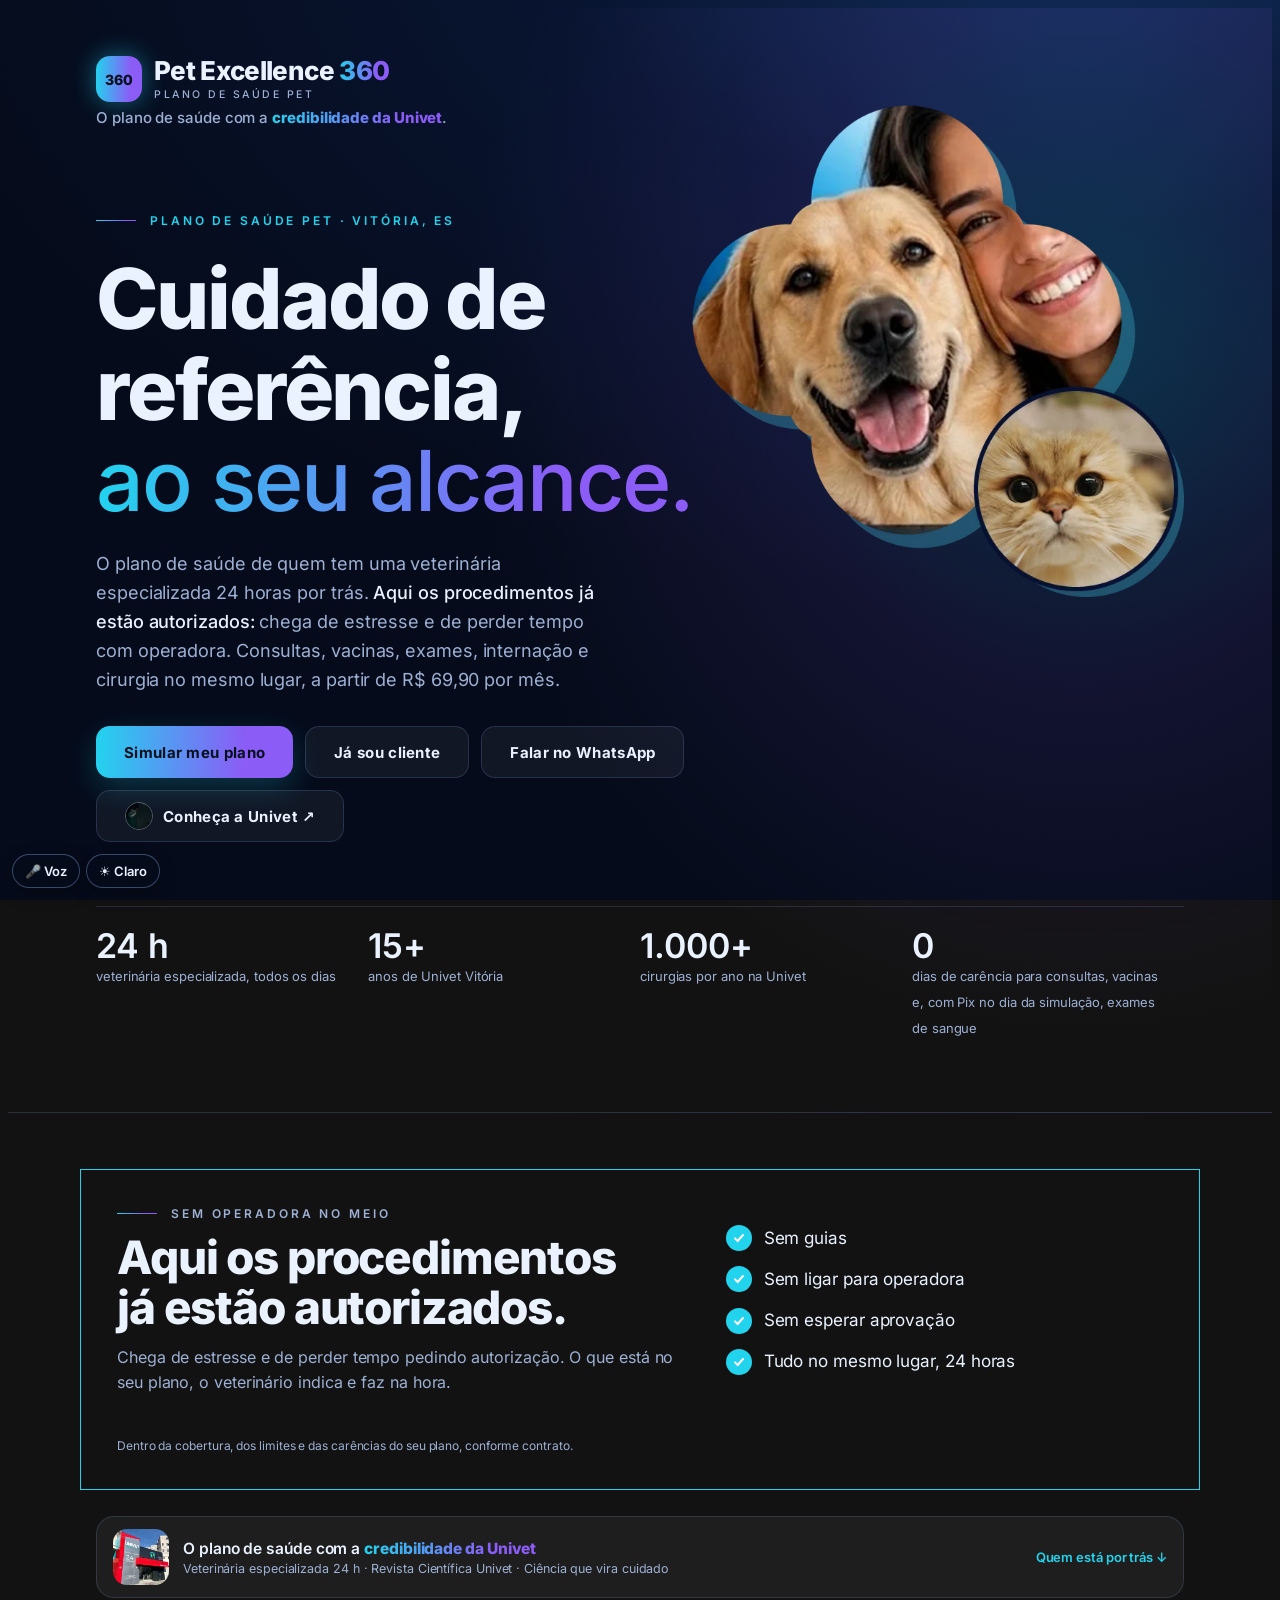
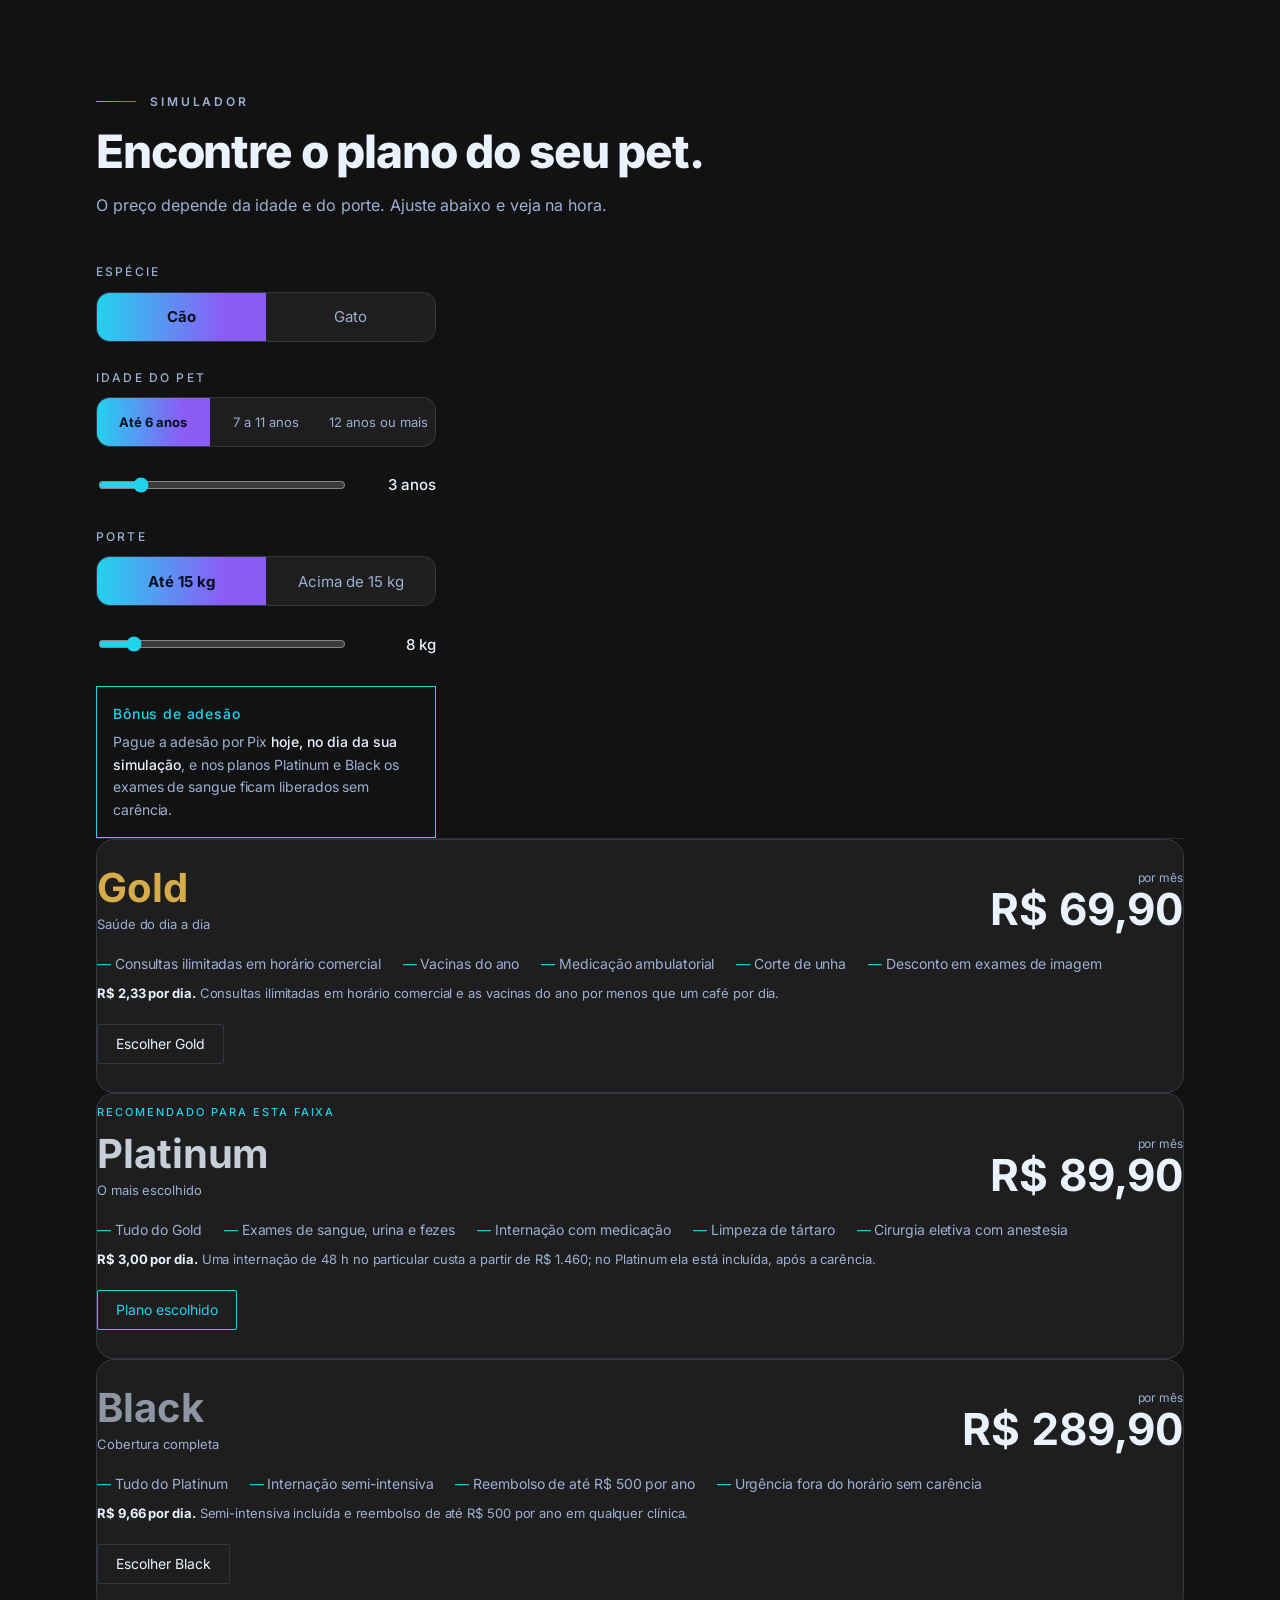
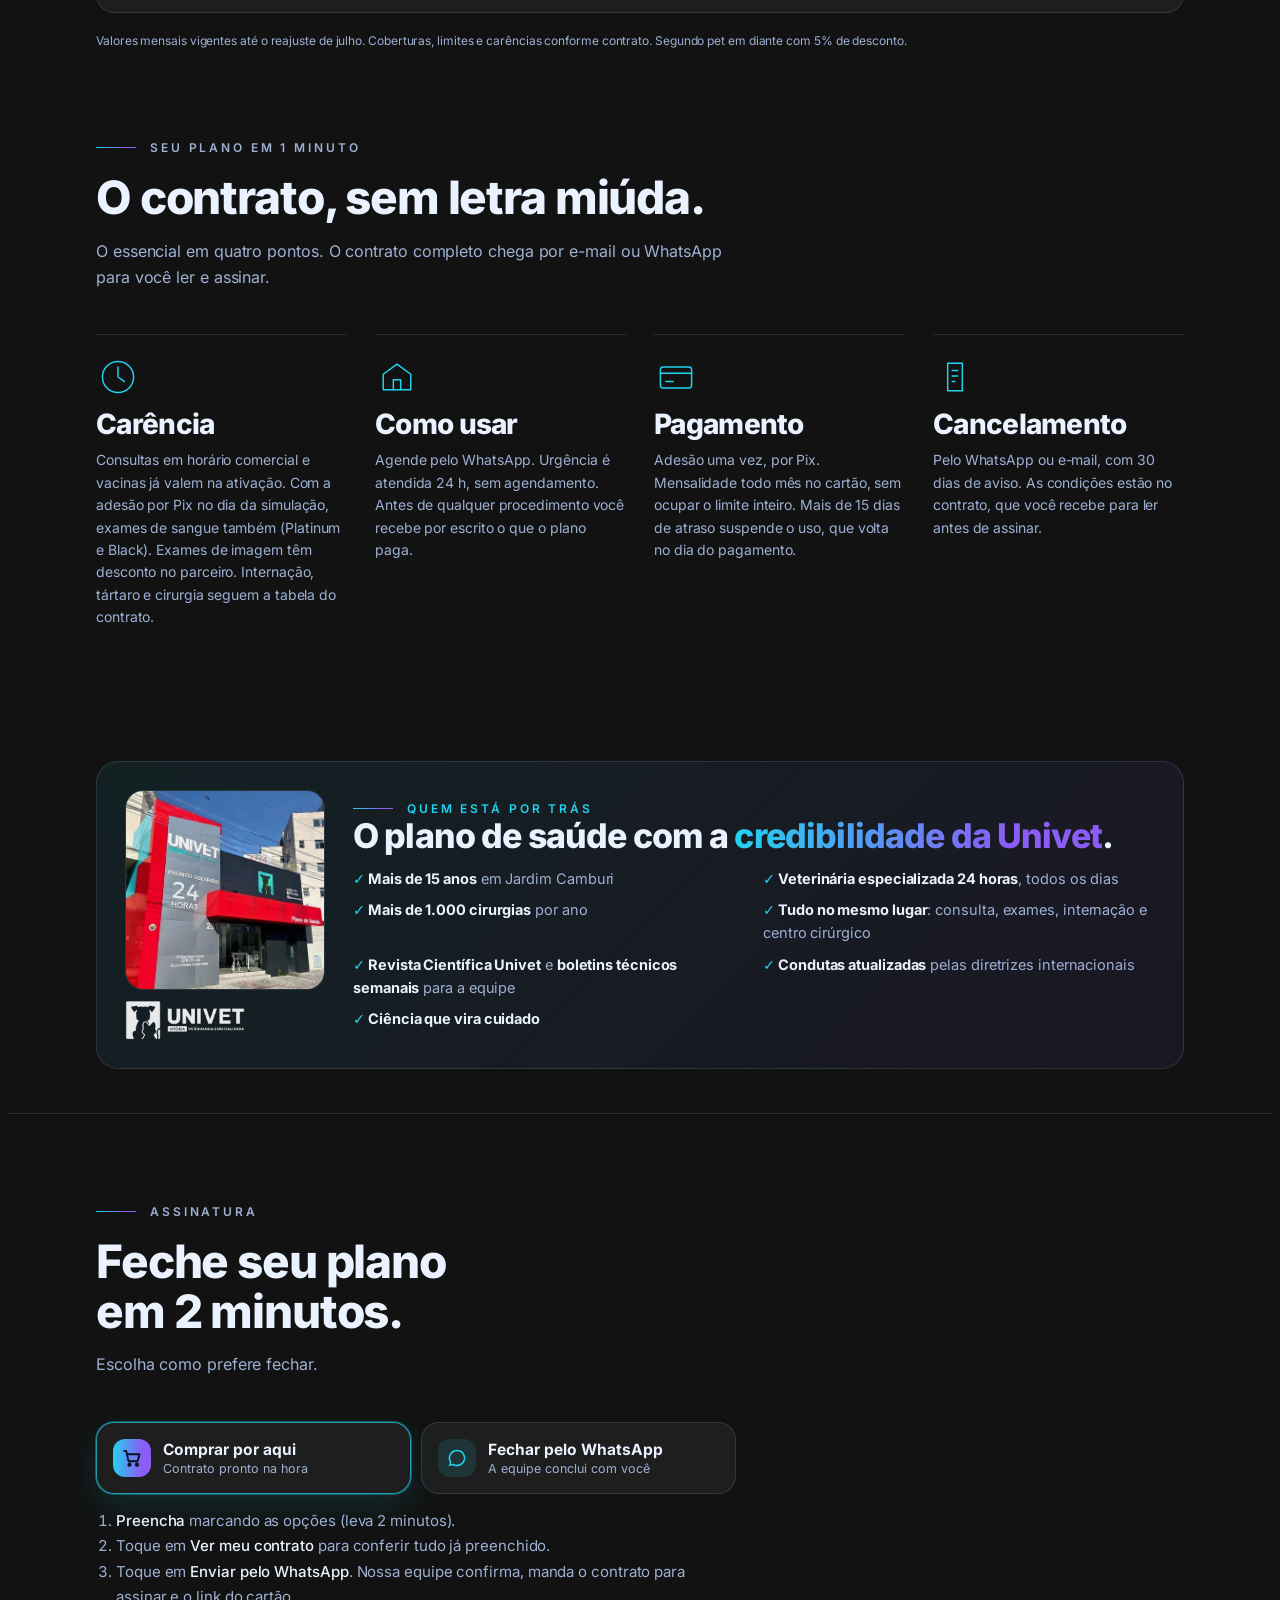
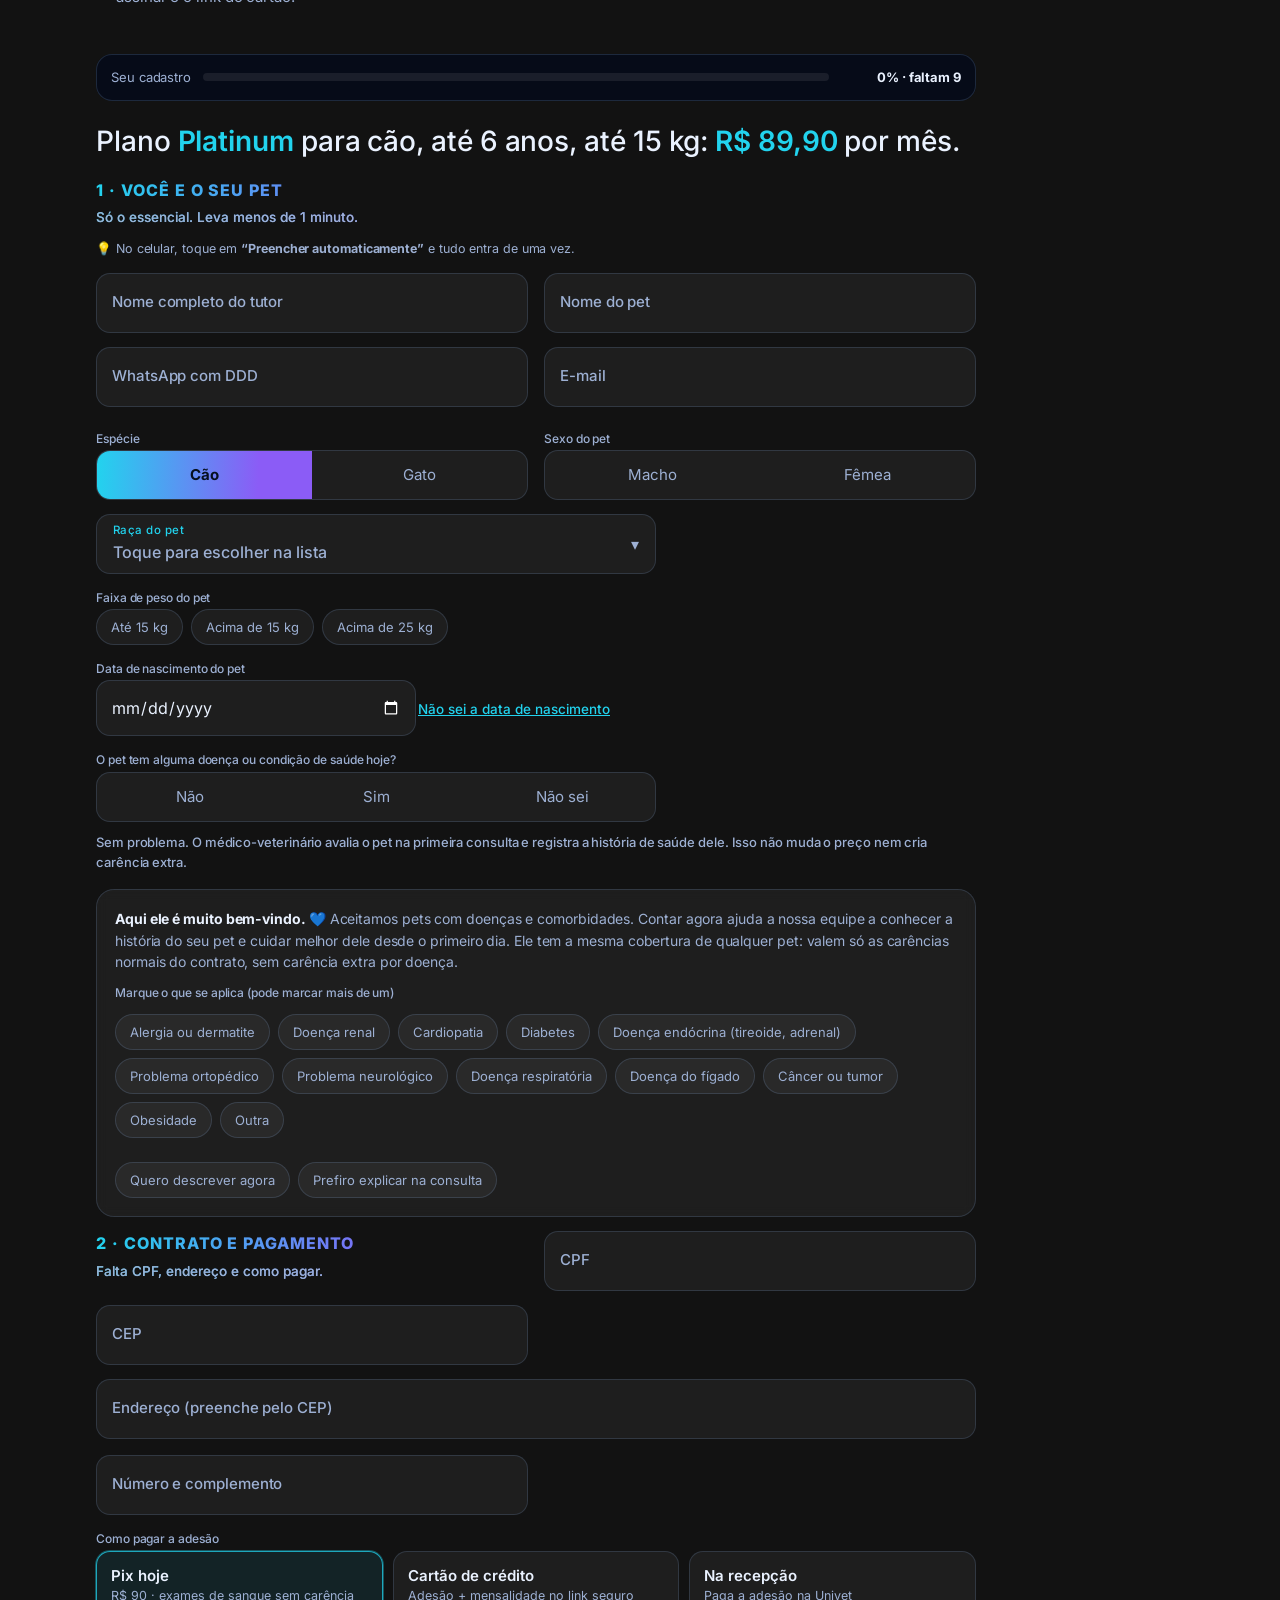
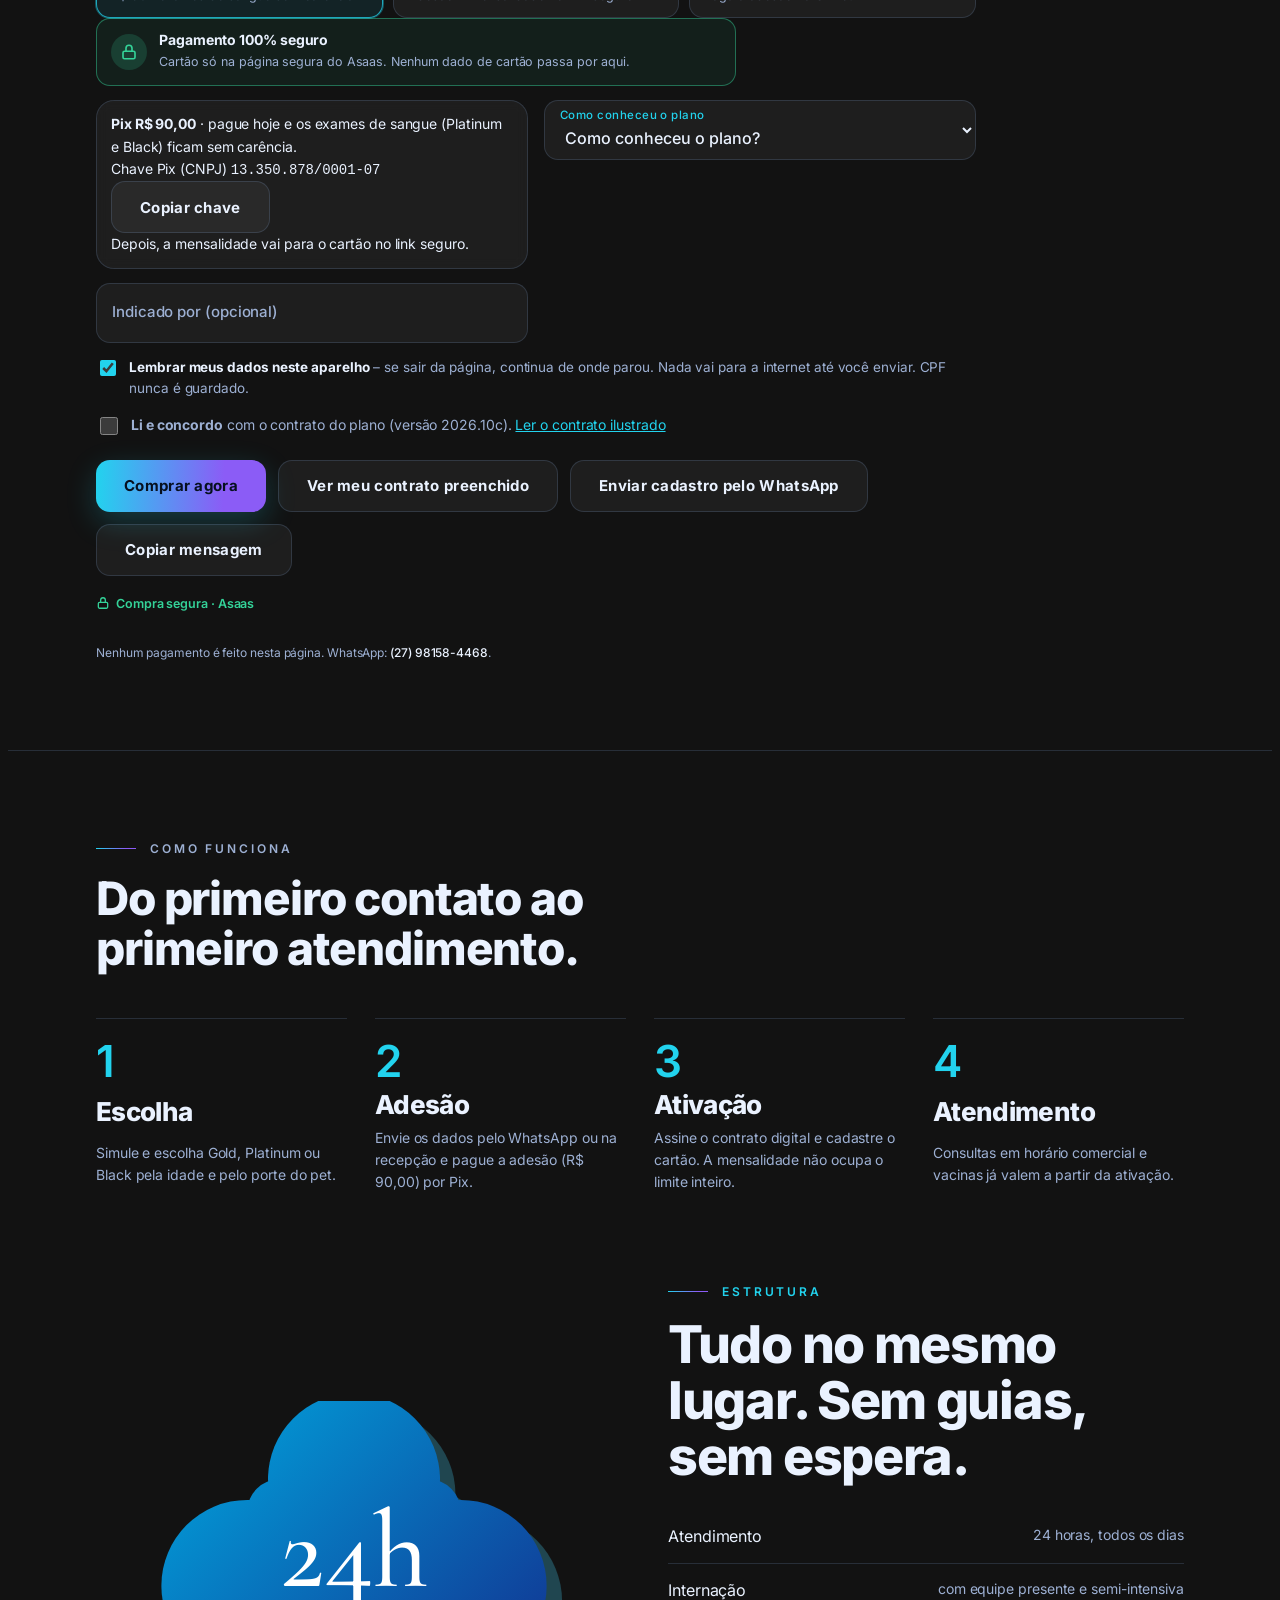
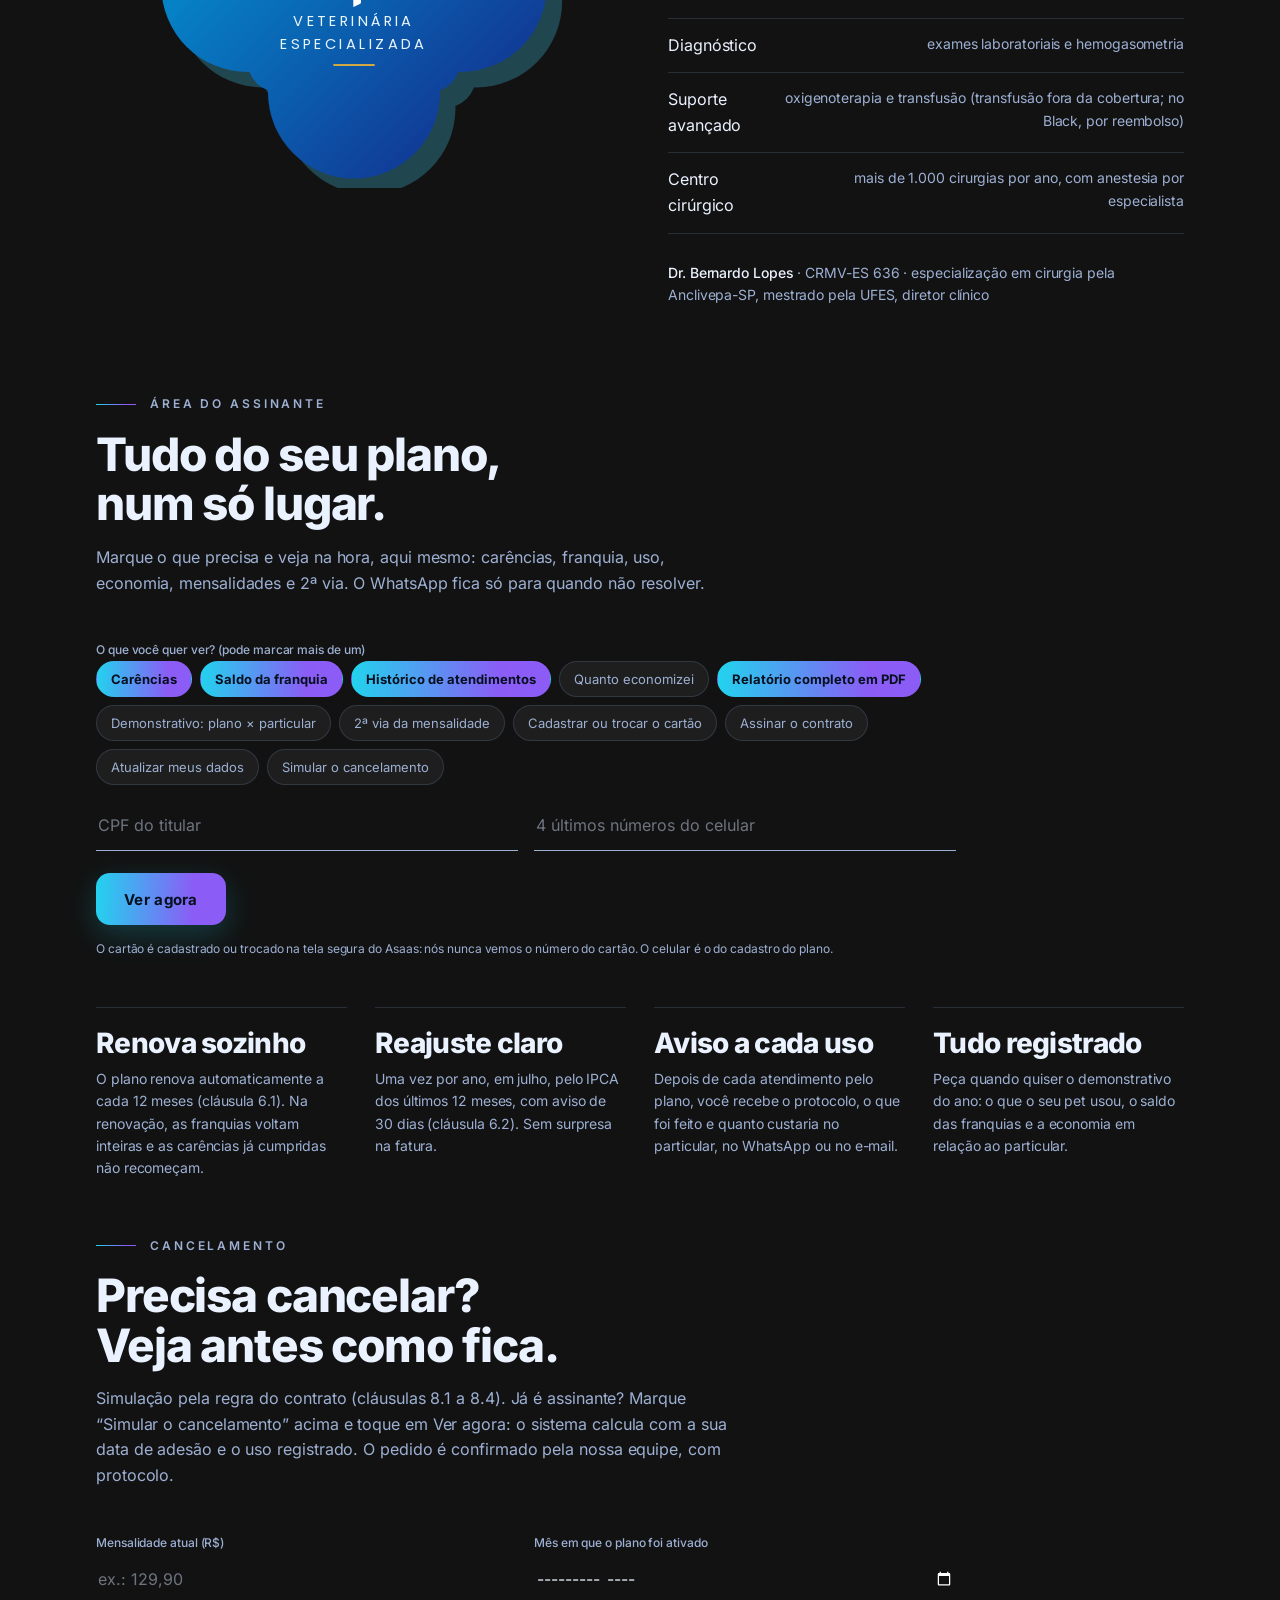
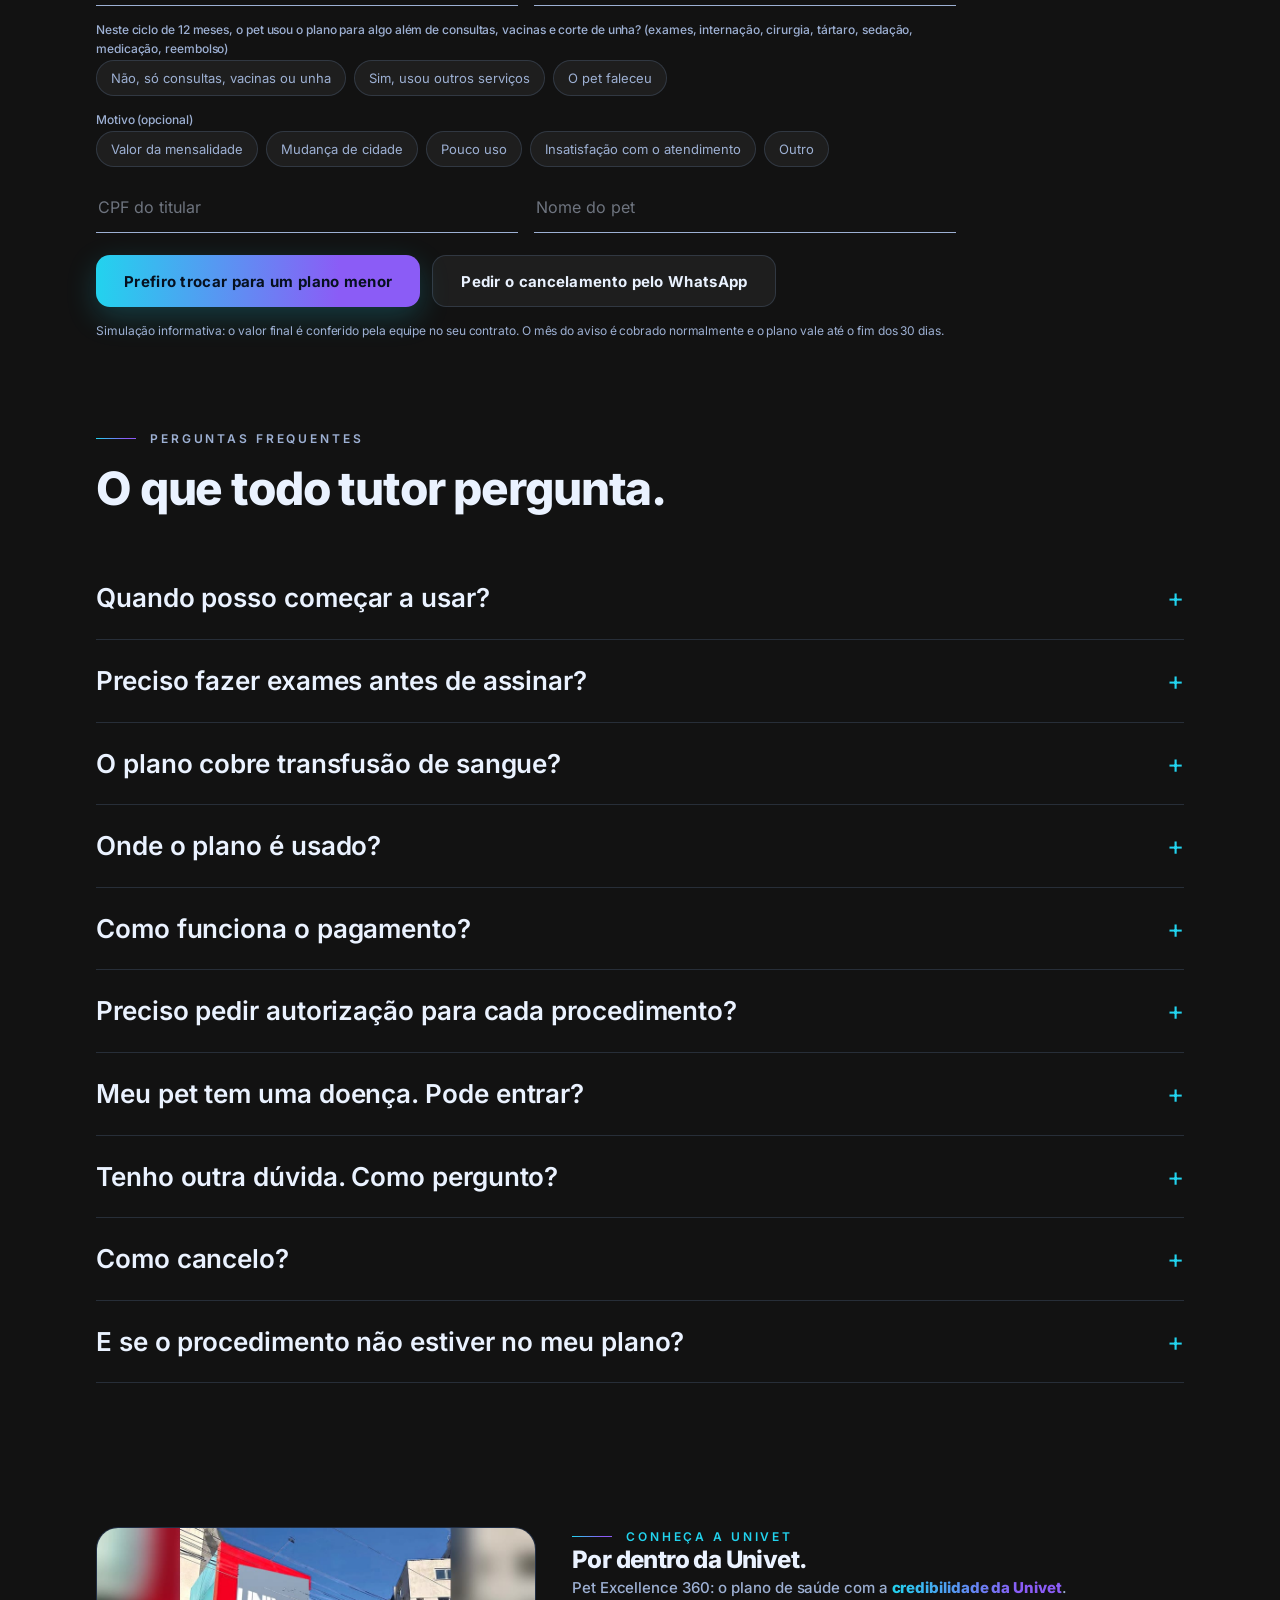
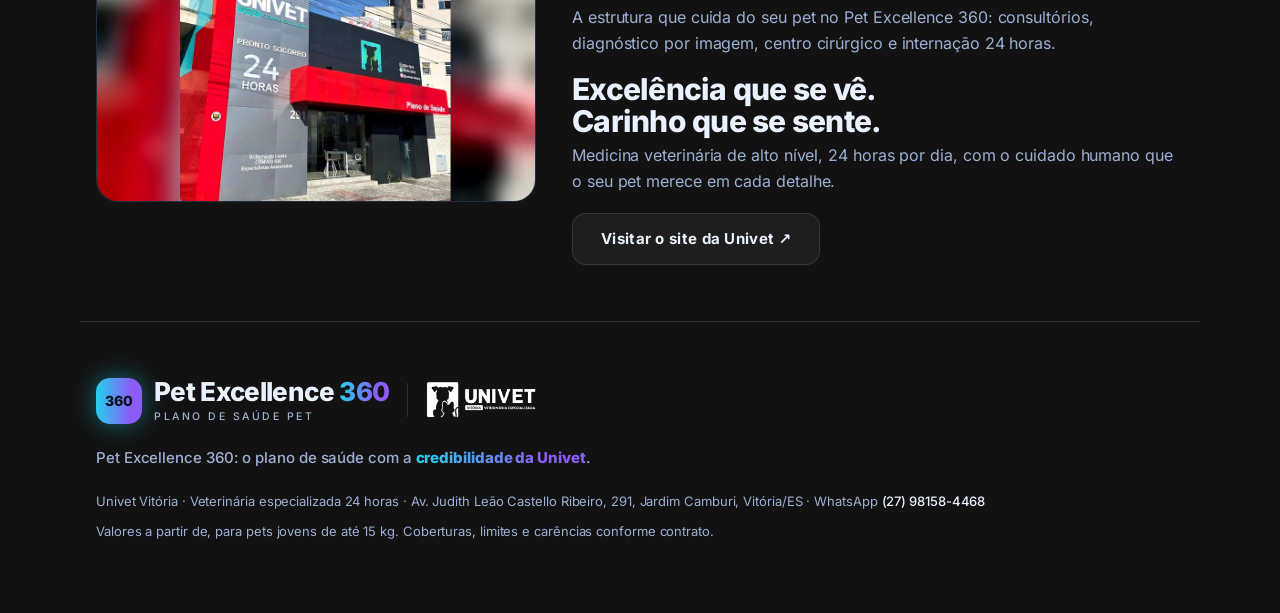
==== commit 68b4af04: "Área do assinante: ver na hora (sem WhatsApp); WhatsApp só se não resolver; simulação de cancelament" ====
--- a/index.html
+++ b/index.html
@@ -3,7 +3,7 @@
 <head>
 <meta charset="utf-8">
 <meta name="viewport" content="width=device-width,initial-scale=1,viewport-fit=cover">
-<meta http-equiv="Content-Security-Policy" content="default-src 'self'; script-src 'self'; style-src 'self' 'unsafe-inline'; img-src 'self' data: blob:; font-src 'self'; connect-src 'self' https://viacep.com.br https://brasilapi.com.br; base-uri 'self'; form-action 'self'; object-src 'none'">
+<meta http-equiv="Content-Security-Policy" content="default-src 'self'; script-src 'self'; style-src 'self' 'unsafe-inline'; img-src 'self' data: blob:; font-src 'self'; connect-src 'self' https://viacep.com.br https://brasilapi.com.br; base-uri 'self'; form-action 'self'; object-src 'none'; frame-src 'self' https://gestao.univetvitoria.com.br">
 <meta name="referrer" content="strict-origin-when-cross-origin">
 <title>Pet Excellence 360 – Plano de Saúde Pet | Univet Vitória – veterinária especializada 24 horas</title>
 <meta name="description" content="Plano de saúde para cães e gatos com a credibilidade da Univet, em Jardim Camburi, Vitória/ES. Aqui os procedimentos já estão autorizados. Planos a partir de R$ 69,90/mês. Simule agora.">
@@ -191,22 +191,24 @@
 
 <section id="cliente" style="padding-top:0">
   <div class="wrap">
-    <div class="sec-head"><p class="kicker">ÁREA DO ASSINANTE</p><h2>Tudo do seu plano, num só lugar.</h2><p>Marque o que precisa. Respondemos pelo WhatsApp, em horário comercial, com o relatório ou o link certo.</p></div>
+    <div class="sec-head"><p class="kicker">ÁREA DO ASSINANTE</p><h2>Tudo do seu plano, num só lugar.</h2><p>Marque o que precisa e veja na hora, aqui mesmo: carências, franquia, uso, economia, mensalidades e 2ª via. O WhatsApp fica só para quando não resolver.</p></div>
     <div class="form" style="max-width:860px">
-      <div class="full"><span class="dlab">O que você quer ver? (pode marcar mais de um)</span><div class="pills" id="cQuer"><button type="button" aria-pressed="true">Carências</button><button type="button" aria-pressed="true">Saldo da franquia</button><button type="button" aria-pressed="true">Histórico de atendimentos</button><button type="button" aria-pressed="false">Quanto economizei</button><button type="button" aria-pressed="true">Relatório completo em PDF</button><button type="button" aria-pressed="false">Demonstrativo: plano × particular</button><button type="button" aria-pressed="false">2ª via da mensalidade</button><button type="button" aria-pressed="false">Cadastrar ou trocar o cartão</button><button type="button" aria-pressed="false">Assinar o contrato</button><button type="button" aria-pressed="false">Atualizar meus dados</button></div></div>
+      <div class="full"><span class="dlab">O que você quer ver? (pode marcar mais de um)</span><div class="pills" id="cQuer"><button type="button" aria-pressed="true">Carências</button><button type="button" aria-pressed="true">Saldo da franquia</button><button type="button" aria-pressed="true">Histórico de atendimentos</button><button type="button" aria-pressed="false">Quanto economizei</button><button type="button" aria-pressed="true">Relatório completo em PDF</button><button type="button" aria-pressed="false">Demonstrativo: plano × particular</button><button type="button" aria-pressed="false">2ª via da mensalidade</button><button type="button" aria-pressed="false">Cadastrar ou trocar o cartão</button><button type="button" aria-pressed="false">Assinar o contrato</button><button type="button" aria-pressed="false">Atualizar meus dados</button><button type="button" aria-pressed="false">Simular o cancelamento</button></div></div>
       <div><input id="cCpf" inputmode="numeric" placeholder="CPF do titular" aria-label="CPF do titular"></div>
-      <div><input id="cPet" placeholder="Nome do pet" aria-label="Nome do pet"></div>
+      <div><input id="cTel" inputmode="numeric" maxlength="4" placeholder="4 últimos números do celular" aria-label="4 últimos números do celular do cadastro"></div>
+      <input id="cPet" type="hidden">
       <p class="err" id="cErr" hidden>Informe o CPF do titular para localizarmos o seu plano.</p>
       <div class="full actions"><button class="btn" type="button" id="cEnviar">Pedir pelo WhatsApp</button></div>
-      <p class="note full" style="margin-top:0">O cartão é cadastrado ou trocado na tela segura do Asaas, pelo link que enviamos: nós nunca vemos o número do cartão.</p>
-    </div>
+      <p class="note full" style="margin-top:0">O cartão é cadastrado ou trocado na tela segura do Asaas: nós nunca vemos o número do cartão. O celular é o do cadastro do plano.</p>
+    </div>
+    <div id="cArea" hidden style="max-width:860px;margin:24px auto 0"></div>
     <div class="demo" style="margin-top:48px">
       <div class="demo-c"><h3>Renova sozinho</h3><p>O plano renova automaticamente a cada 12 meses (cláusula 6.1). Na renovação, as franquias voltam inteiras e as carências já cumpridas não recomeçam.</p></div>
       <div class="demo-c"><h3>Reajuste claro</h3><p>Uma vez por ano, em julho, pelo IPCA dos últimos 12 meses, com aviso de 30 dias (cláusula 6.2). Sem surpresa na fatura.</p></div>
       <div class="demo-c"><h3>Aviso a cada uso</h3><p>Depois de cada atendimento pelo plano, você recebe o protocolo, o que foi feito e quanto custaria no particular, no WhatsApp ou no e-mail.</p></div>
       <div class="demo-c"><h3>Tudo registrado</h3><p>Peça quando quiser o demonstrativo do ano: o que o seu pet usou, o saldo das franquias e a economia em relação ao particular.</p></div>
     </div>
-    <div class="sec-head" style="margin-top:56px"><p class="kicker">CANCELAMENTO</p><h2>Precisa cancelar? Veja antes como fica.</h2><p>Simulação pela regra do contrato (cláusulas 8.1 a 8.4). O pedido é confirmado pela nossa equipe, com protocolo.</p></div>
+    <div class="sec-head" style="margin-top:56px"><p class="kicker">CANCELAMENTO</p><h2>Precisa cancelar? Veja antes como fica.</h2><p>Simulação pela regra do contrato (cláusulas 8.1 a 8.4). Já é assinante? Marque “Simular o cancelamento” acima e toque em Ver agora: o sistema calcula com a sua data de adesão e o uso registrado. O pedido é confirmado pela nossa equipe, com protocolo.</p></div>
     <div class="form" style="max-width:860px" id="cancForm">
       <div><span class="dlab">Mensalidade atual (R$)</span><input id="xValor" inputmode="decimal" placeholder="ex.: 129,90" aria-label="Mensalidade atual"></div>
       <div><span class="dlab">Mês em que o plano foi ativado</span><input id="xAtiv" type="month" aria-label="Mês de ativação"></div>
@@ -248,5 +250,6 @@
 <script src="assets/js/app.js?v=970bb1d6" defer></script>
 <script src="assets/js/forms360.js?v=36003" defer></script>
 <script src="assets/js/conheca360.js?v=36003" defer></script>
+<script src="assets/js/assinante360.js?v=36005" defer></script>
 </body>
 </html>
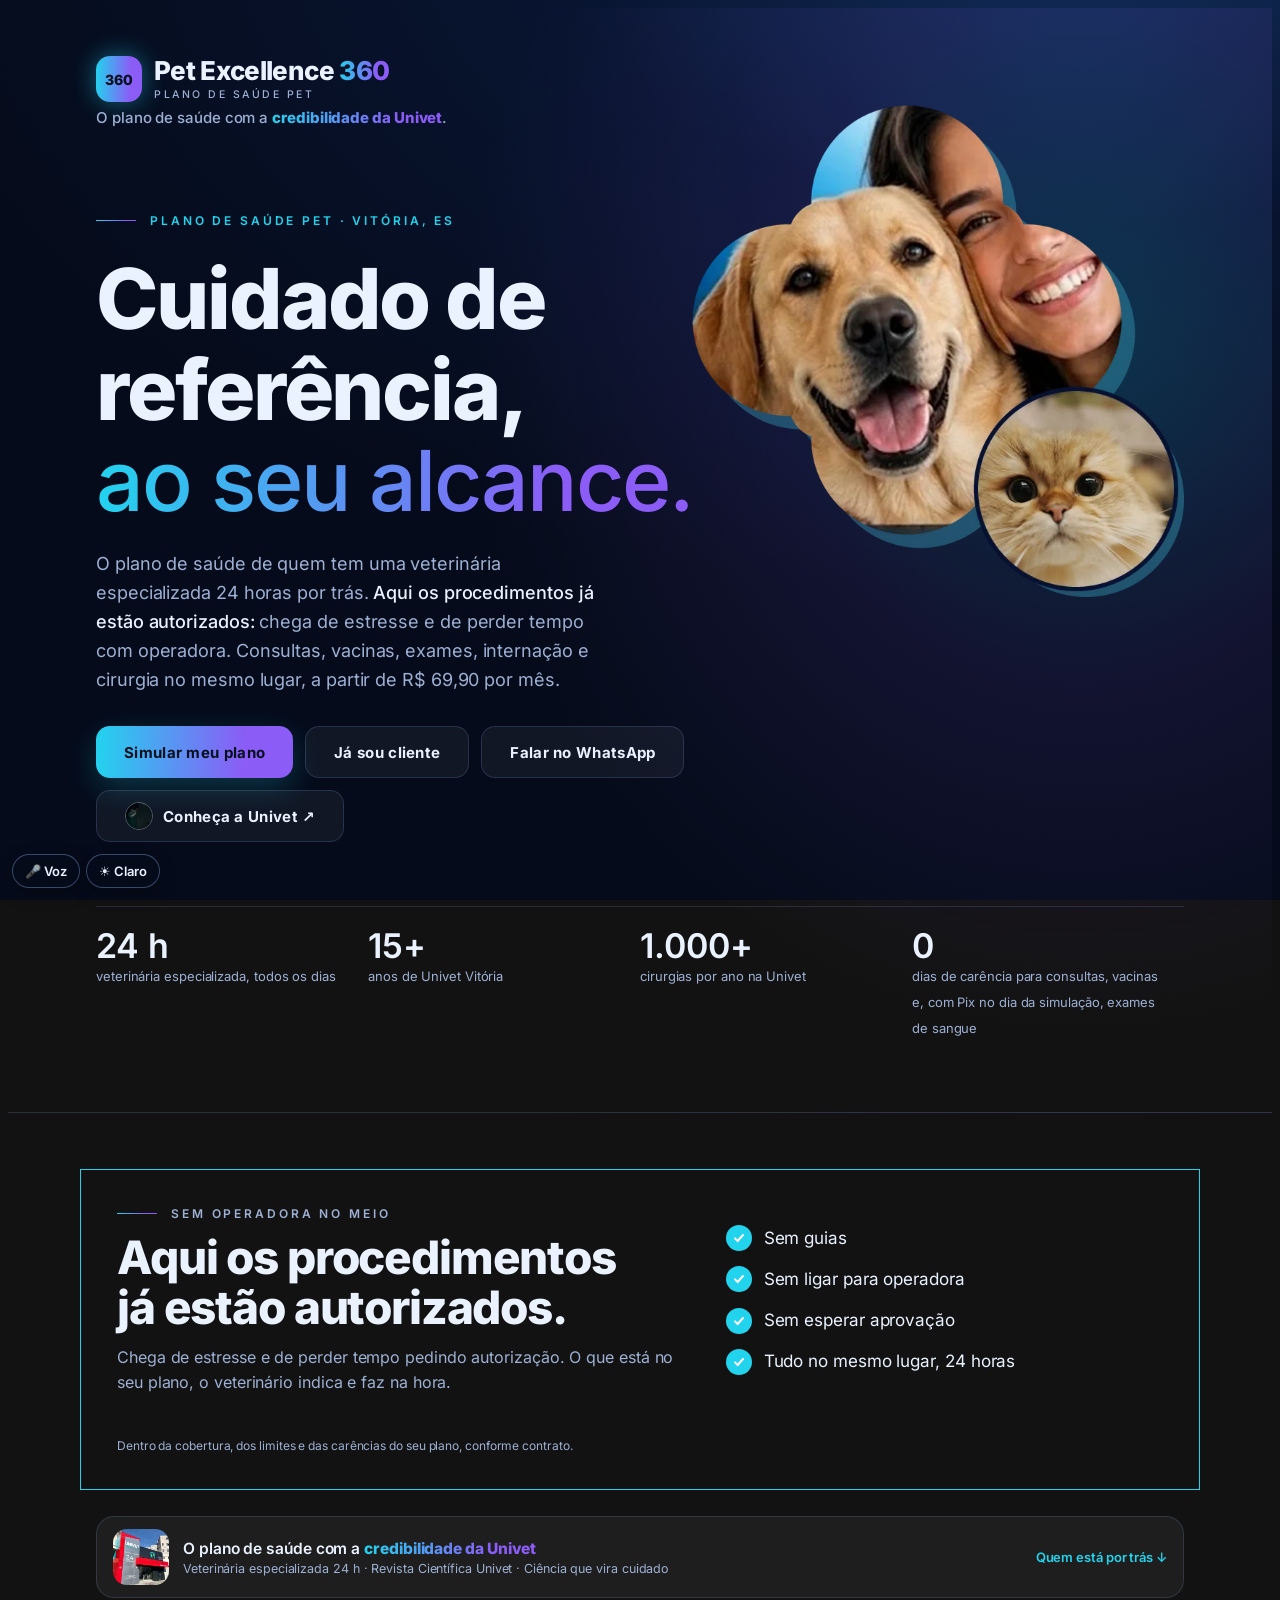
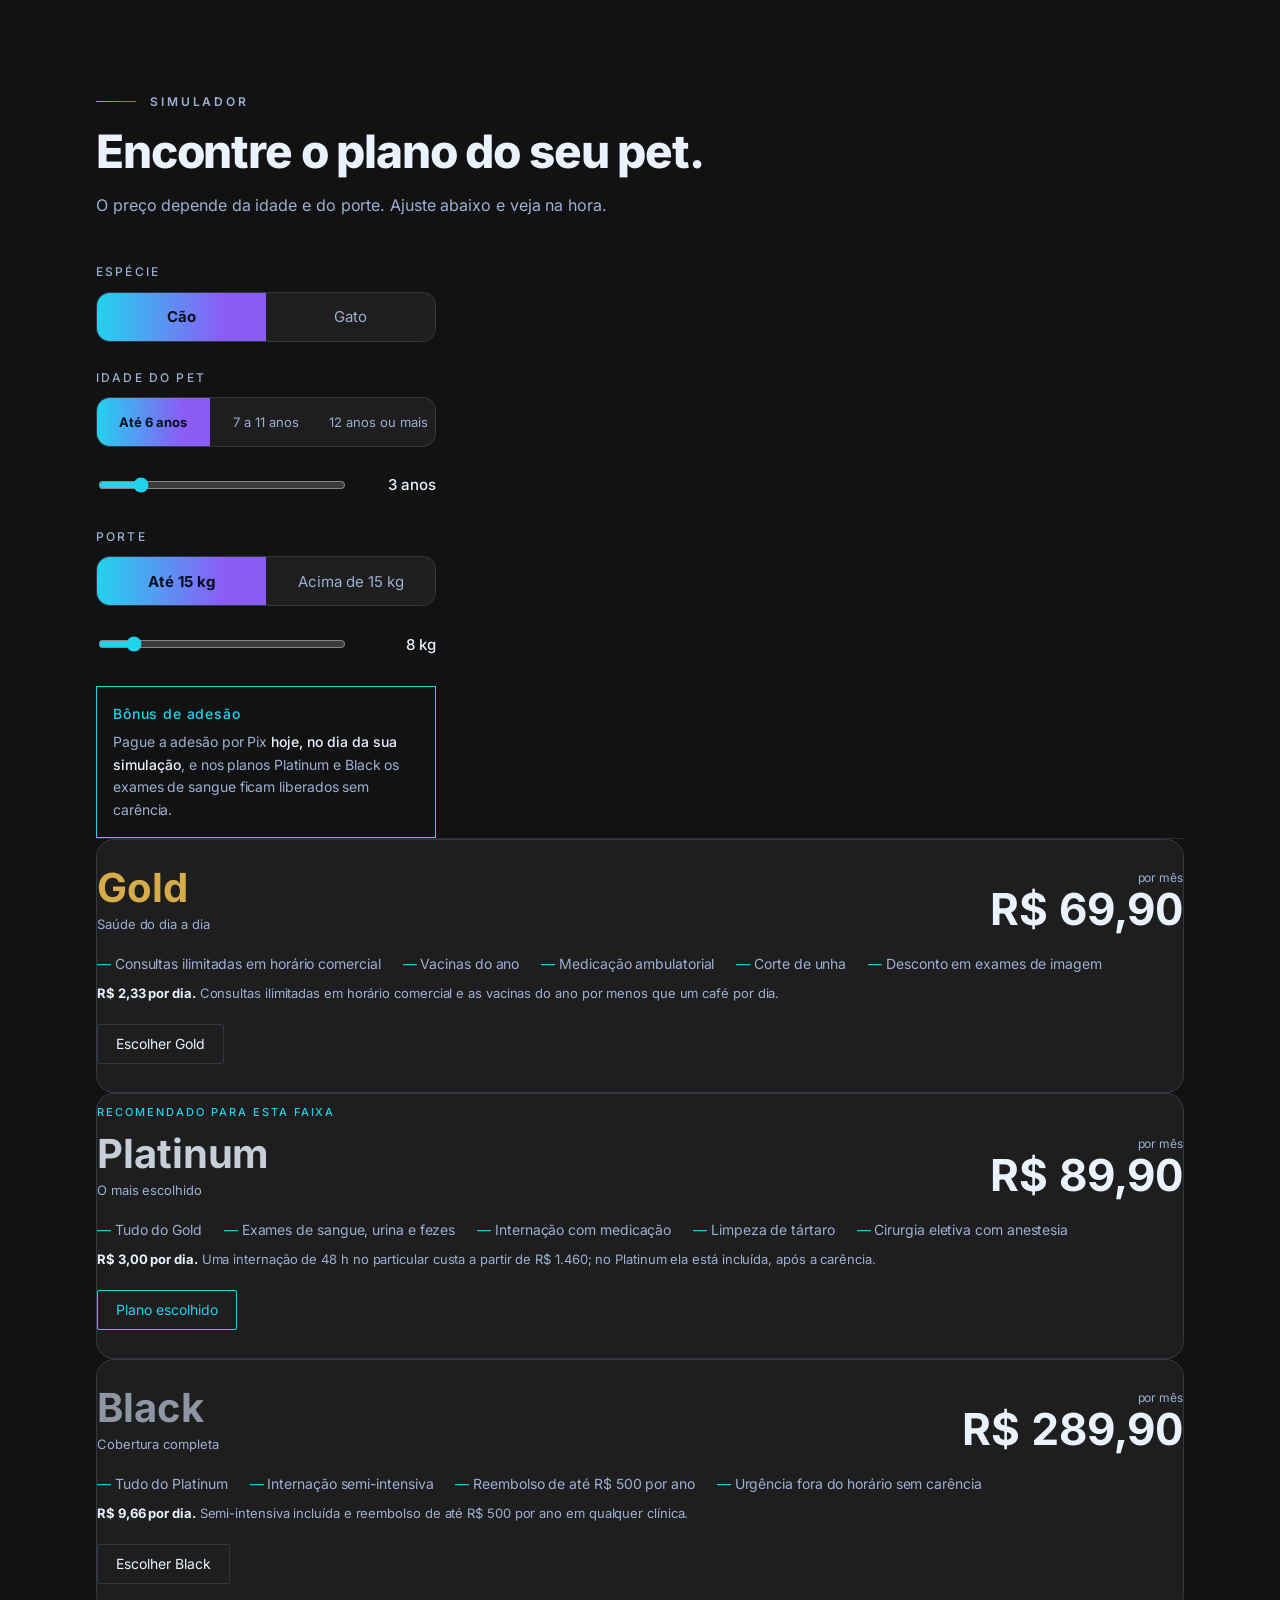
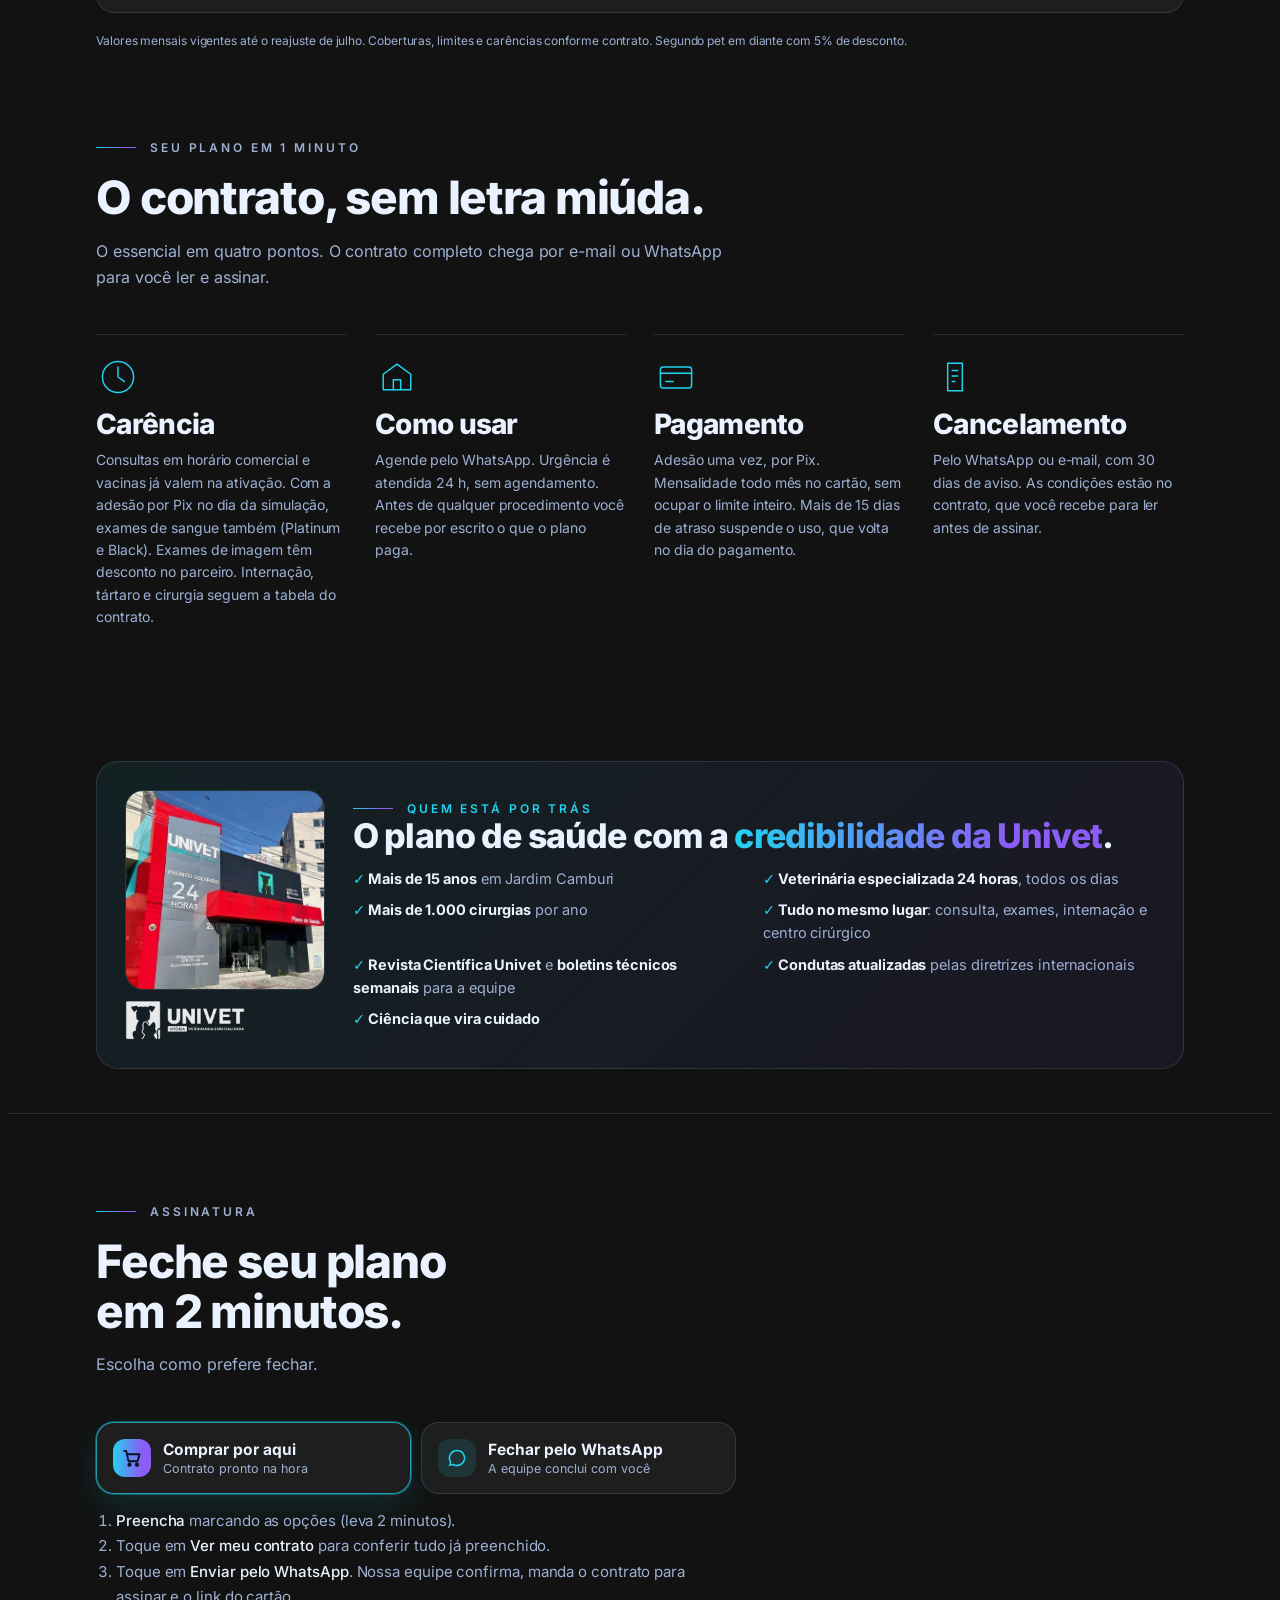
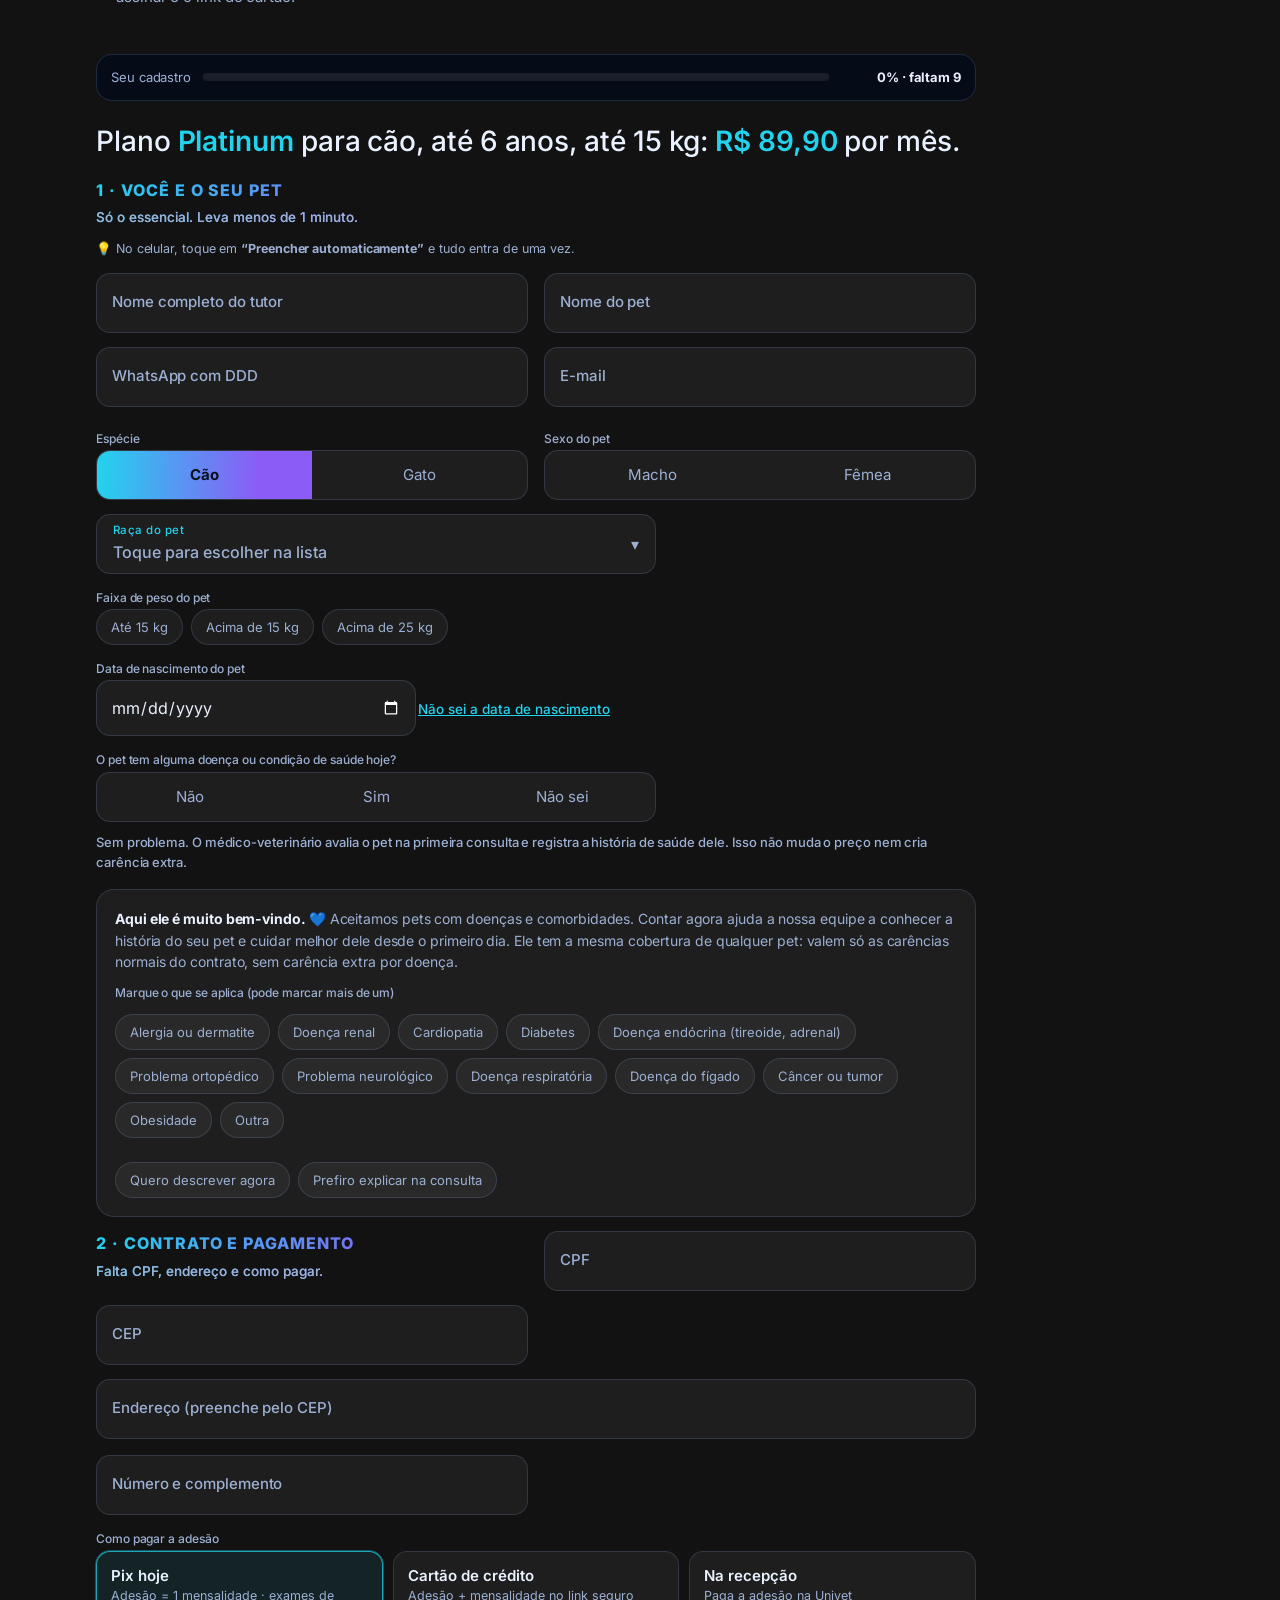
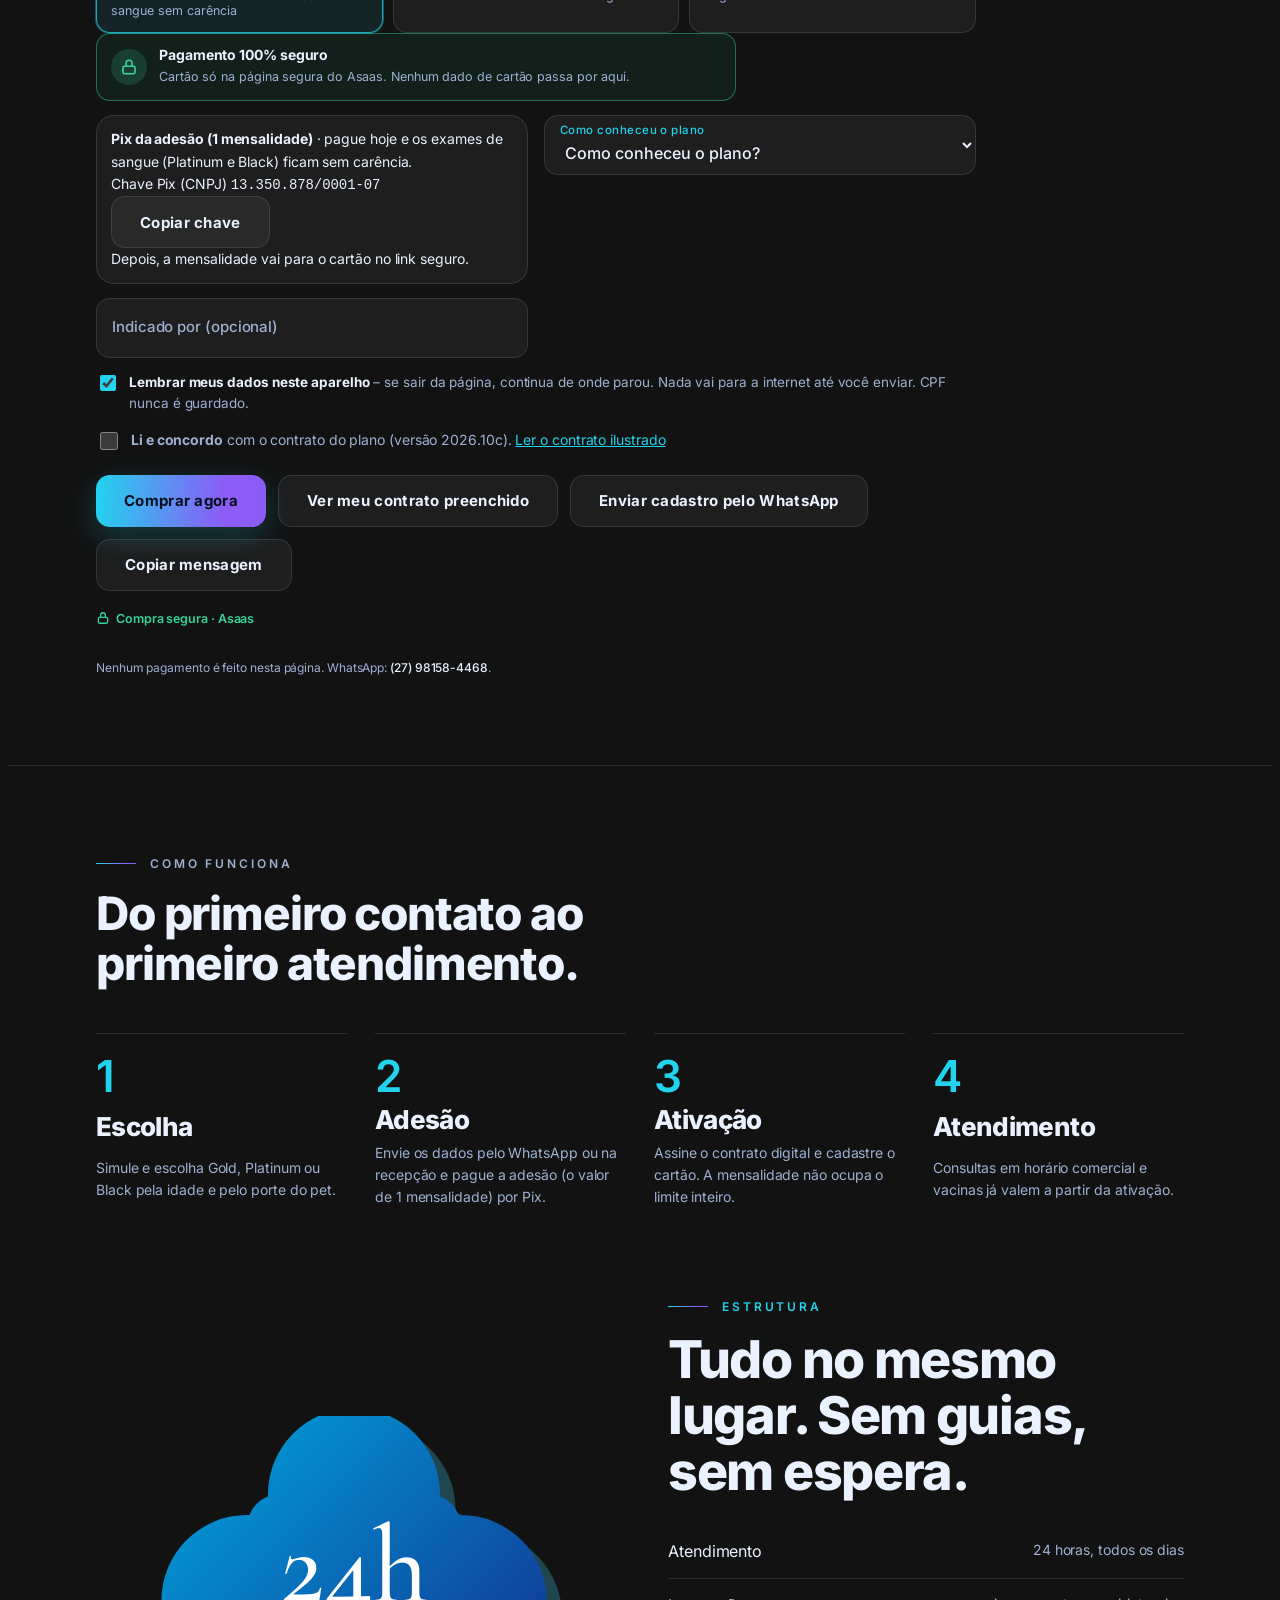
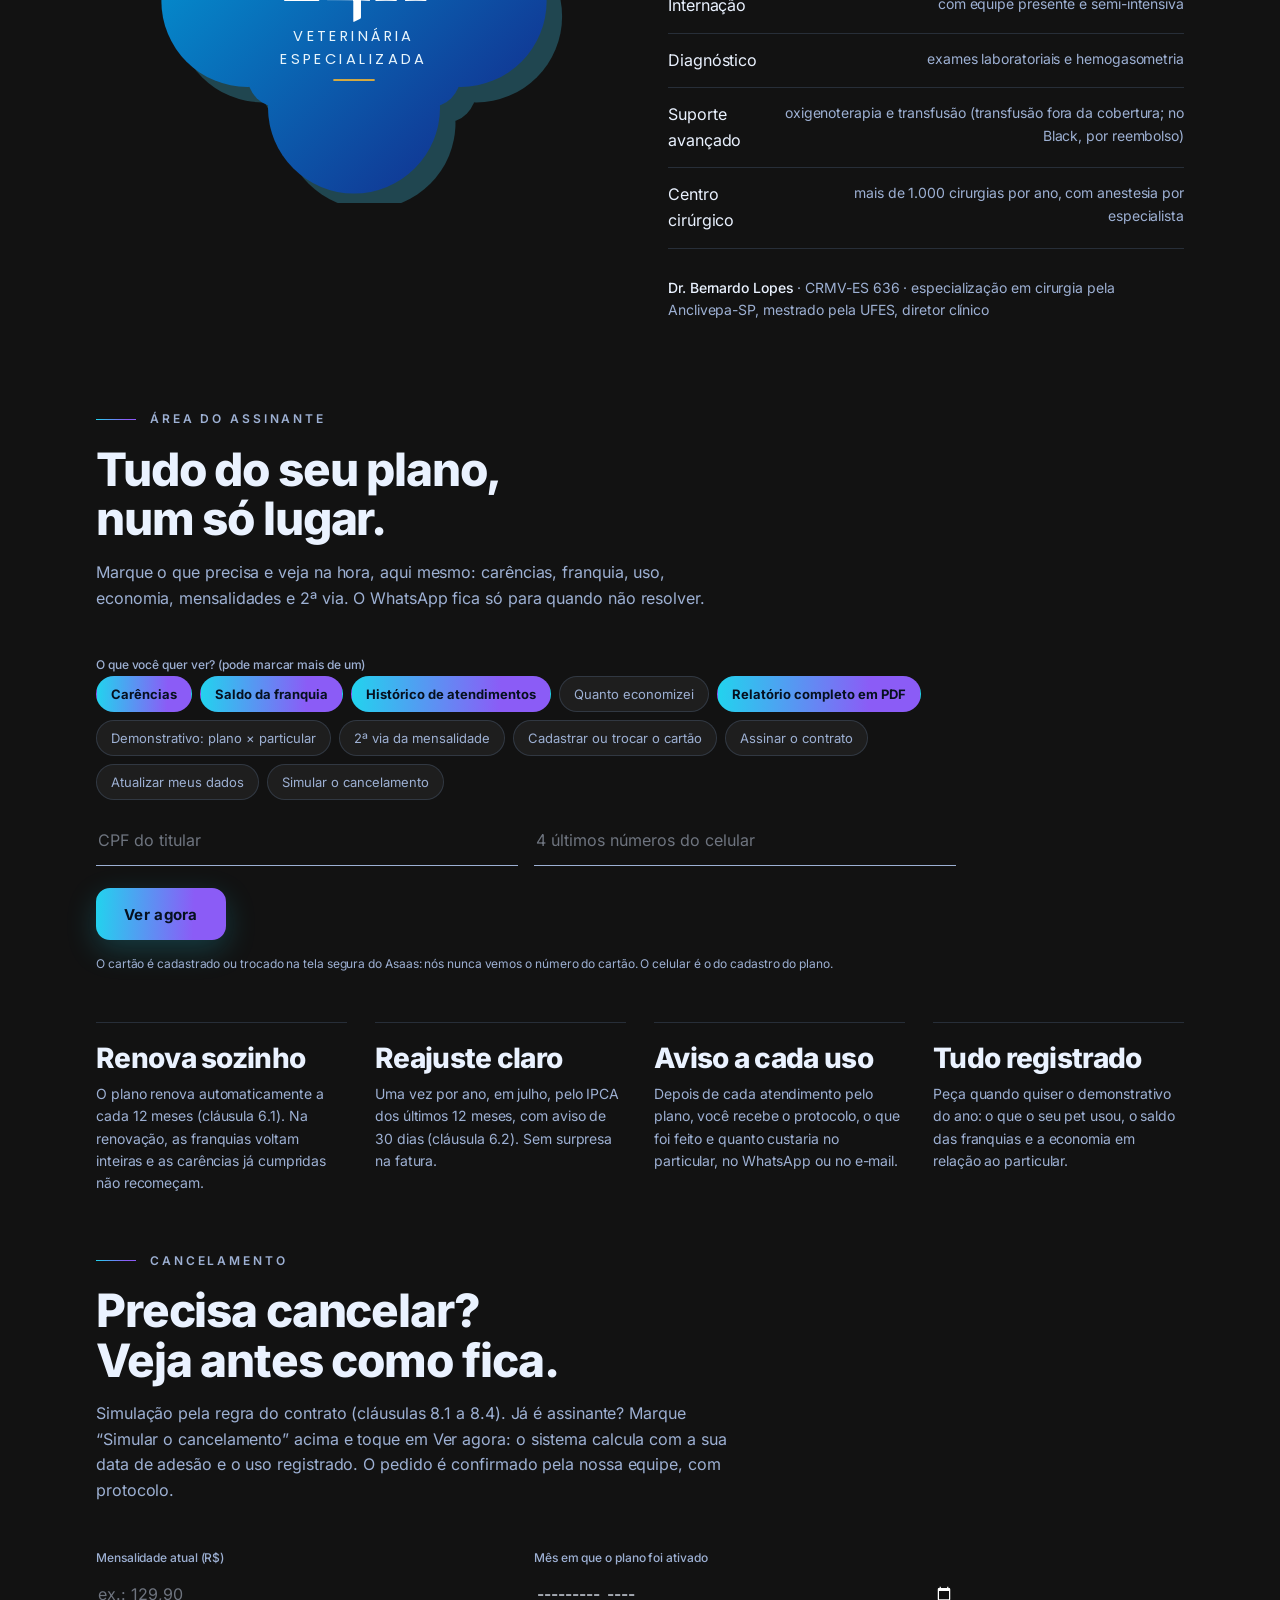
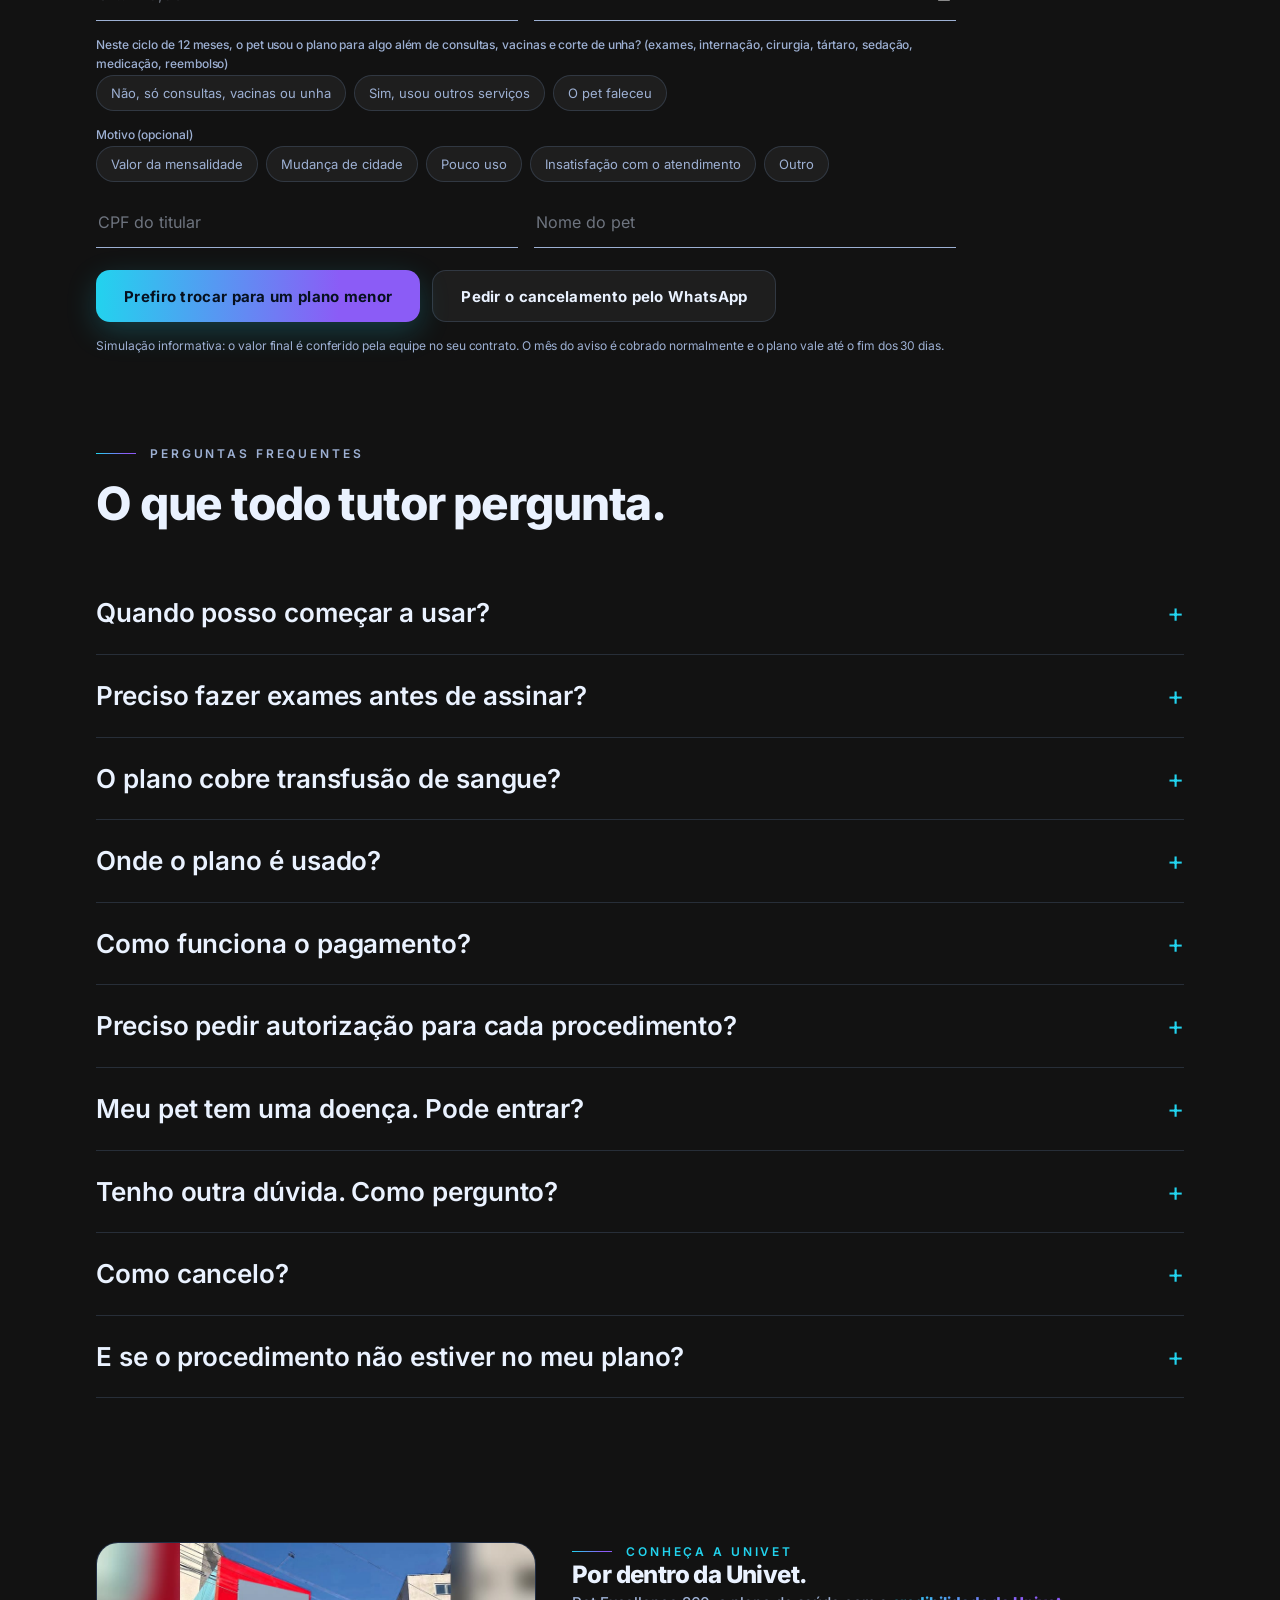
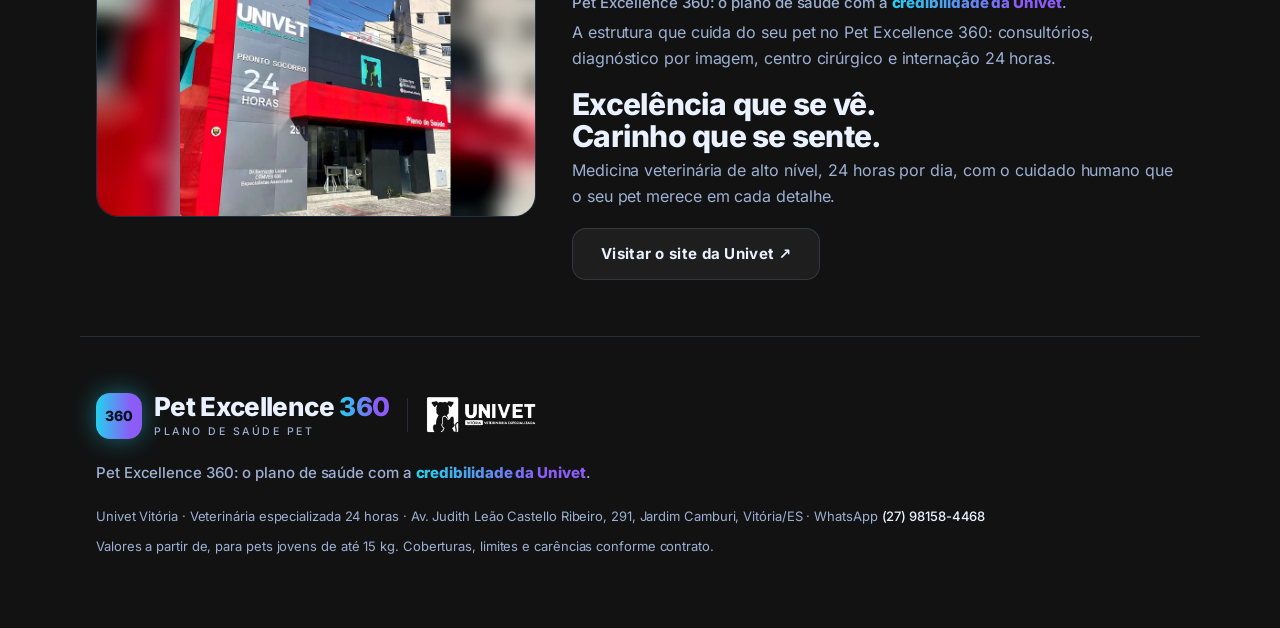
==== commit 947681ca: "Adesão = valor de 1 mensalidade (decisão do CEO, 11/11/2026), na página e no contrato Co-Authored-By" ====
--- a/index.html
+++ b/index.html
@@ -143,8 +143,8 @@
       <div class="full"><input id="end" autocomplete="street-address" placeholder="Endereço (preenche sozinho pelo CEP)" aria-label="Endereço"><span class="dlab" id="cepMsg" role="status"></span></div>
       <div><input id="num" placeholder="Número e complemento" aria-label="Número e complemento"></div>
       <div><select id="pag" aria-label="Pagamento da adesão"><option>Adesão por Pix hoje (libera exames de sangue sem carência)</option><option>Adesão e mensalidades no cartão de crédito (link seguro)</option><option>Adesão na recepção</option></select></div>
-      <div class="pixbox" id="pixBox"><span><b style="color:var(--ink)">Adesão por Pix: R$ 90,00.</b> Pagando hoje, os exames de sangue dos planos Platinum e Black ficam sem carência.</span><div class="pixrow"><span>Chave Pix (CNPJ)</span> <code id="pixChave">13.350.878/0001-07</code><button type="button" class="btn ghost sm" id="copyPix">Copiar chave Pix</button></div><span>Univet Vitória Veterinária Especializada. Depois do Pix, a mensalidade é cadastrada no cartão de crédito recorrente pelo link seguro.</span></div>
-      <div class="pixbox" id="cartaoBox" hidden><span><b style="color:var(--ink)">Cartão de crédito recorrente.</b> No link seguro do Asaas você paga a adesão (R$ 90,00) e cadastra o cartão, já com a 1ª mensalidade. A mensalidade não ocupa o limite inteiro do cartão. Os dados do cartão são digitados só no Asaas, nunca nesta página.</span></div>
+      <div class="pixbox" id="pixBox"><span><b style="color:var(--ink)">Adesão por Pix: o valor de 1 mensalidade.</b> Pagando hoje, os exames de sangue dos planos Platinum e Black ficam sem carência.</span><div class="pixrow"><span>Chave Pix (CNPJ)</span> <code id="pixChave">13.350.878/0001-07</code><button type="button" class="btn ghost sm" id="copyPix">Copiar chave Pix</button></div><span>Univet Vitória Veterinária Especializada. Depois do Pix, a mensalidade é cadastrada no cartão de crédito recorrente pelo link seguro.</span></div>
+      <div class="pixbox" id="cartaoBox" hidden><span><b style="color:var(--ink)">Cartão de crédito recorrente.</b> No link seguro do Asaas você paga a adesão (o valor de 1 mensalidade) e cadastra o cartão, já com a 1ª mensalidade. A mensalidade não ocupa o limite inteiro do cartão. Os dados do cartão são digitados só no Asaas, nunca nesta página.</span></div>
       <div><select id="como" aria-label="Como conheceu"><option value="">Como conheceu o plano?</option><option>Já sou cliente da Univet</option><option>Indicação de amigo</option><option>Instagram</option><option>Google</option><option>Outro</option></select></div>
       <div><input id="ind" placeholder="Indicado por (nome do assinante, opcional)" aria-label="Indicado por"></div>
       <label class="check full"><input type="checkbox" id="aceite"> <span><b>Li e concordo</b> com o contrato do plano (versão 2026.10c). <a href="#" id="lerContrato" style="color:var(--cyan)">Ler o contrato ilustrado</a></span></label>
@@ -162,7 +162,7 @@
     <div class="sec-head"><p class="kicker">COMO FUNCIONA</p><h2>Do primeiro contato ao primeiro atendimento.</h2></div>
     <div class="steps">
       <div class="step"><h3>Escolha</h3><p>Simule e escolha Gold, Platinum ou Black pela idade e pelo porte do pet.</p></div>
-      <div class="step"><h3>Adesão</h3><p>Envie os dados pelo WhatsApp ou na recepção e pague a adesão (R$ 90,00) por Pix.</p></div>
+      <div class="step"><h3>Adesão</h3><p>Envie os dados pelo WhatsApp ou na recepção e pague a adesão (o valor de 1 mensalidade) por Pix.</p></div>
       <div class="step"><h3>Ativação</h3><p>Assine o contrato digital e cadastre o cartão. A mensalidade não ocupa o limite inteiro.</p></div>
       <div class="step"><h3>Atendimento</h3><p>Consultas em horário comercial e vacinas já valem a partir da ativação.</p></div>
     </div>
@@ -233,7 +233,7 @@
     <details><summary>Preciso fazer exames antes de assinar?</summary><p>Não. A assinatura é feita sem exames prévios. Cães e gatos de todas as idades podem entrar; a idade e o porte definem o valor.</p></details>
     <details><summary>O plano cobre transfusão de sangue?</summary><p>Não. A transfusão é feita na estrutura da Univet, mas não faz parte da cobertura do plano. No plano Black, você pode solicitar reembolso, dentro do limite e das regras do contrato.</p></details>
     <details><summary>Onde o plano é usado?</summary><p>Na Univet Vitória, veterinária especializada 24 horas na Av. Judith Leão Castello Ribeiro, 291, Jardim Camburi, e nos parceiros indicados pela clínica.</p></details>
-    <details><summary>Como funciona o pagamento?</summary><p>A adesão é de R$ 90,00, paga uma vez, por Pix. A mensalidade é cobrada todo mês no cartão de crédito, sem ocupar o limite inteiro.</p></details>
+    <details><summary>Como funciona o pagamento?</summary><p>A adesão é o valor de uma mensalidade, paga uma vez, por Pix ou no cartão. A mensalidade é cobrada todo mês no cartão de crédito, sem ocupar o limite inteiro.</p></details>
     <details><summary>Preciso pedir autorização para cada procedimento?</summary><p>Não. Aqui os procedimentos do seu plano já estão autorizados: o veterinário indica e faz, sem guias e sem operadora. Você só recebe por escrito, antes, o que o plano cobre, dentro dos limites e carências do contrato.</p></details>
     <details><summary>Meu pet tem uma doença. Pode entrar?</summary><p>Pode. Aceitamos pets com doenças e comorbidades, com a mesma cobertura de qualquer pet: valem só as carências normais do contrato.</p></details>
     <details><summary>Tenho outra dúvida. Como pergunto?</summary><p>Mande pelo WhatsApp (27) 98158-4468. Respondemos de forma simples e direta, com base no seu contrato.</p></details>
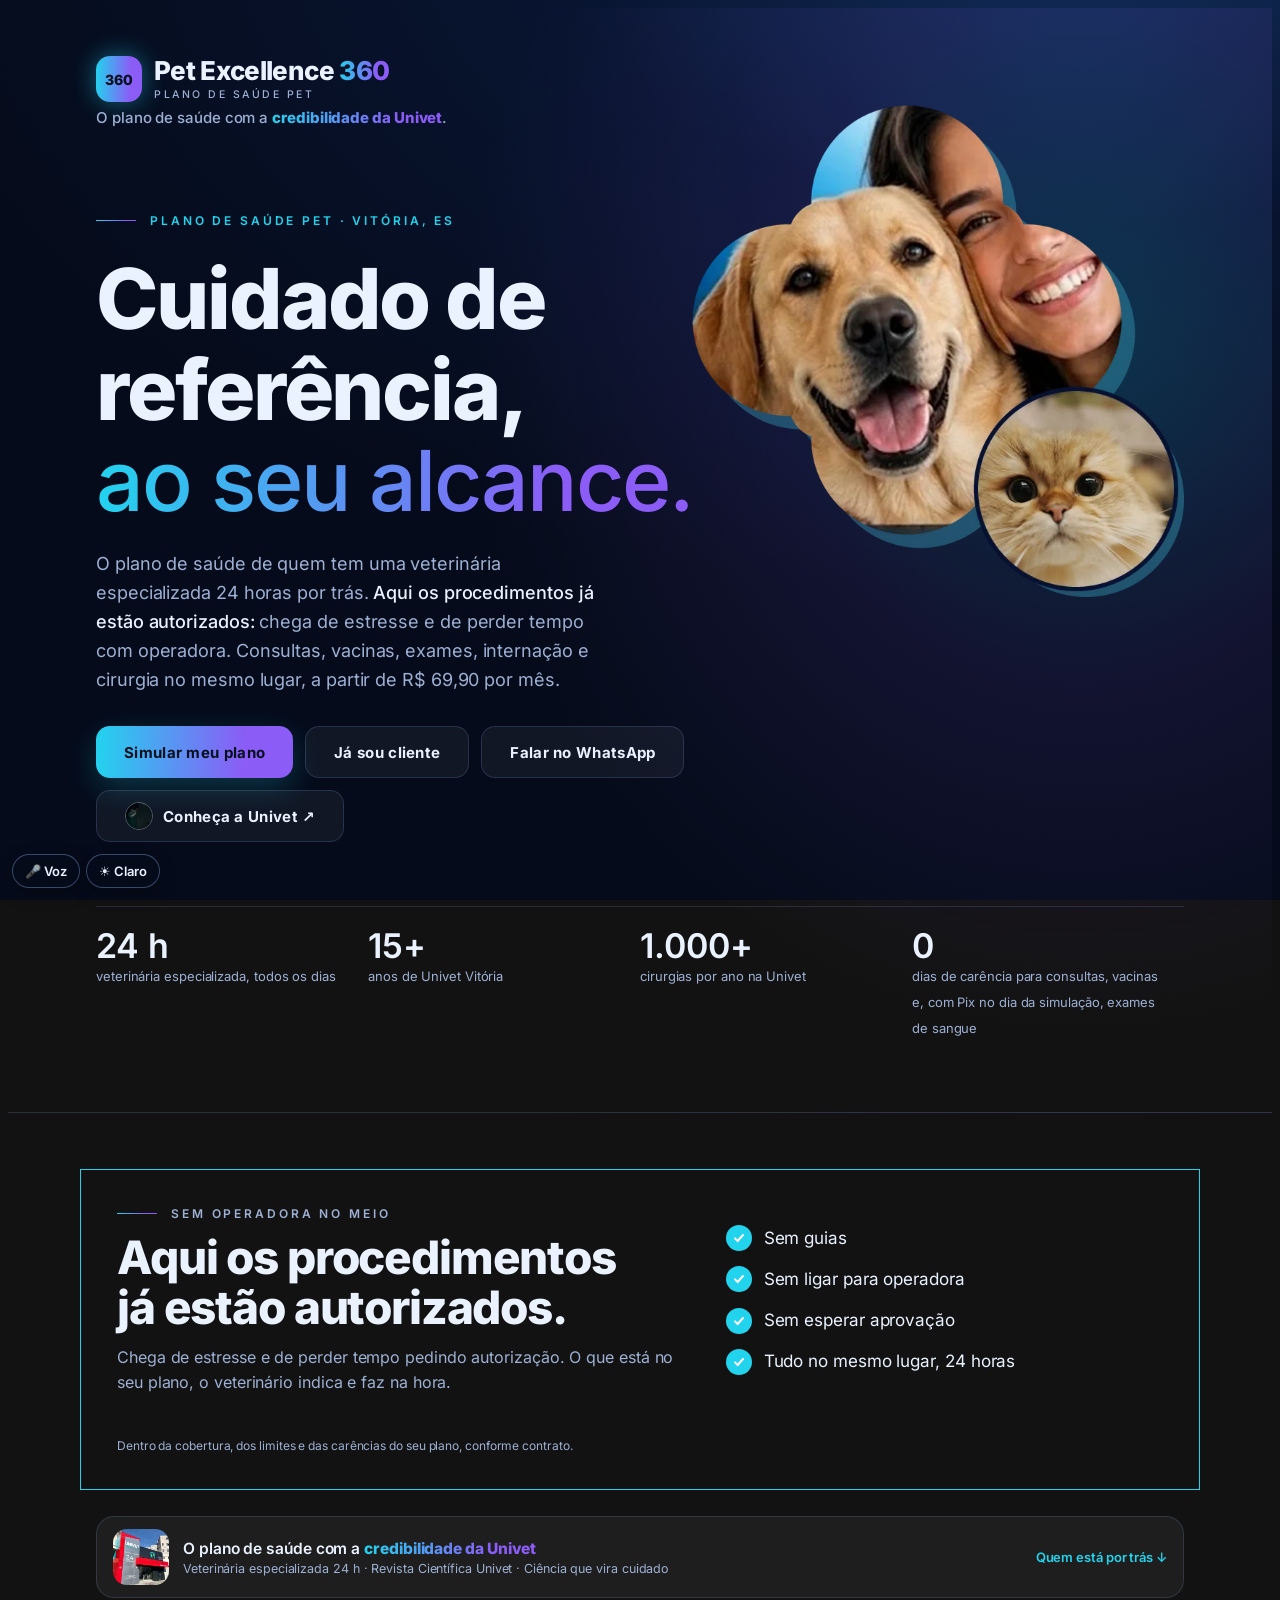
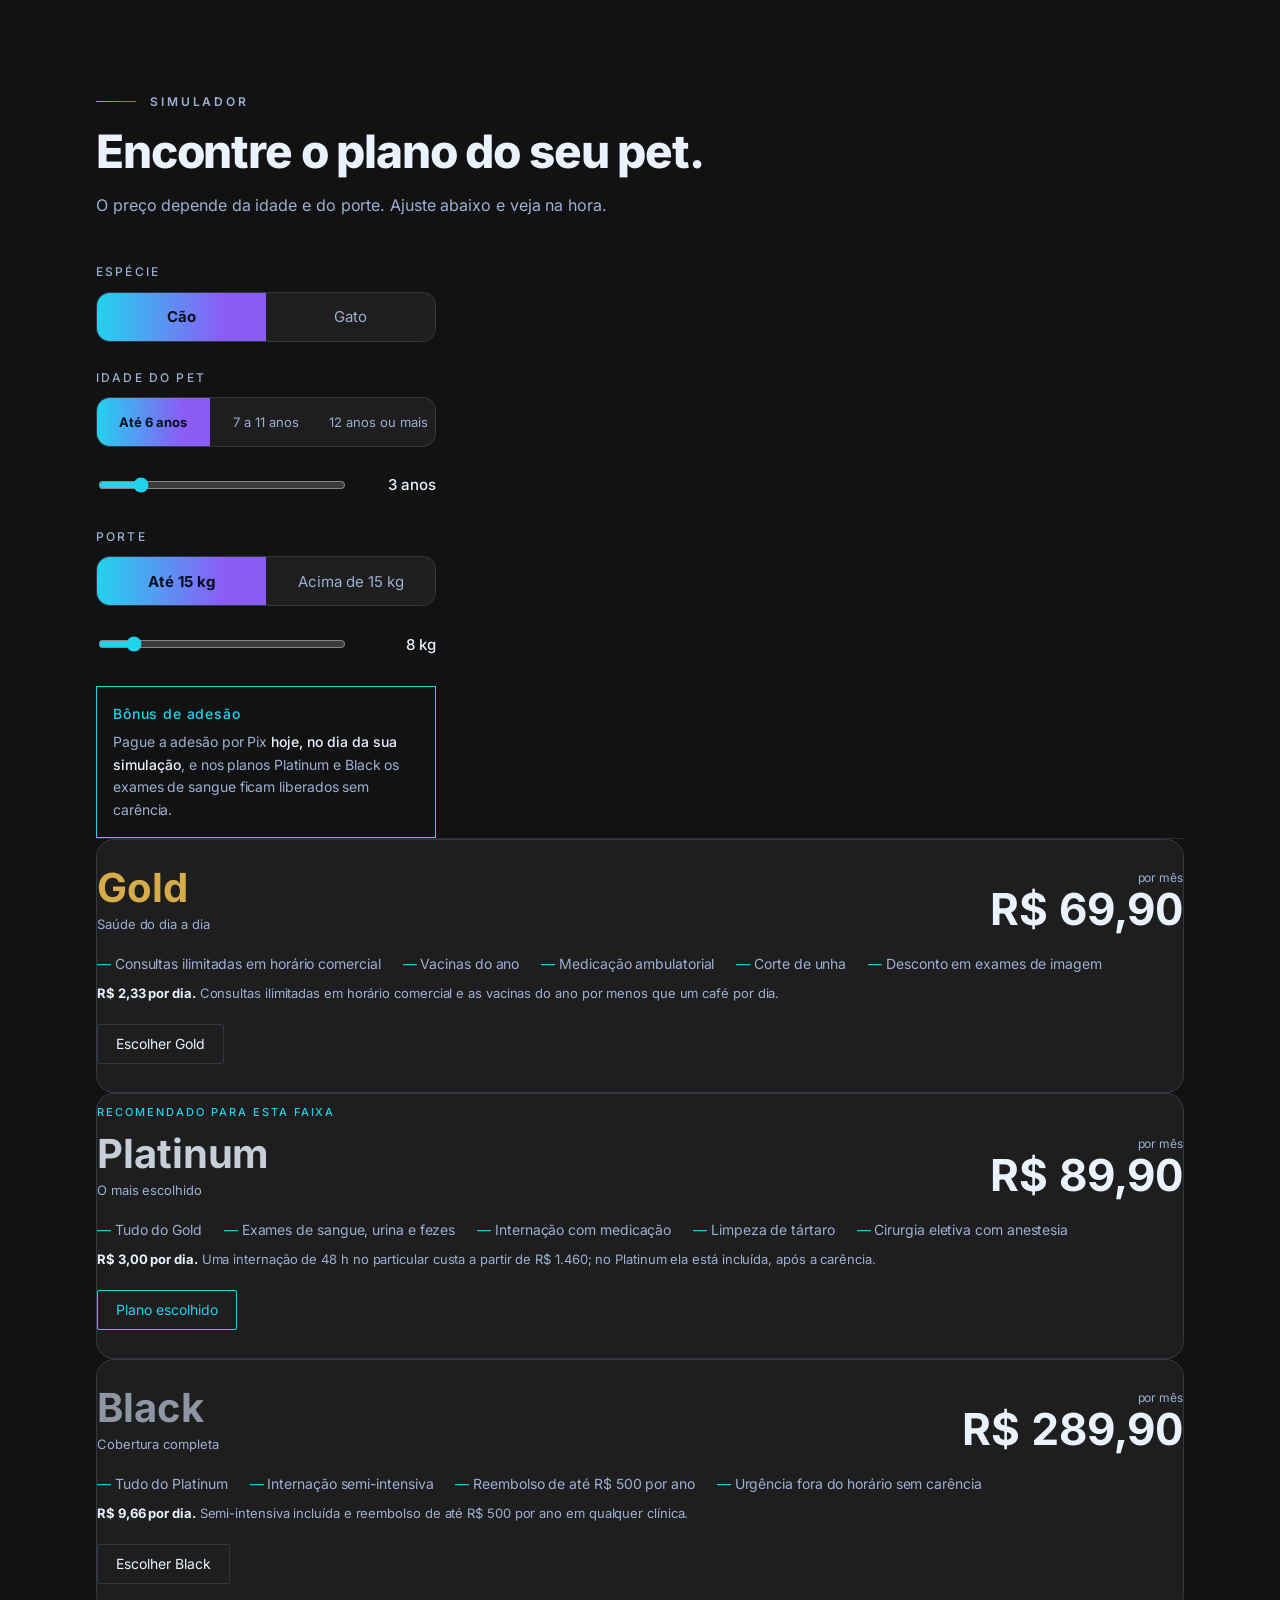
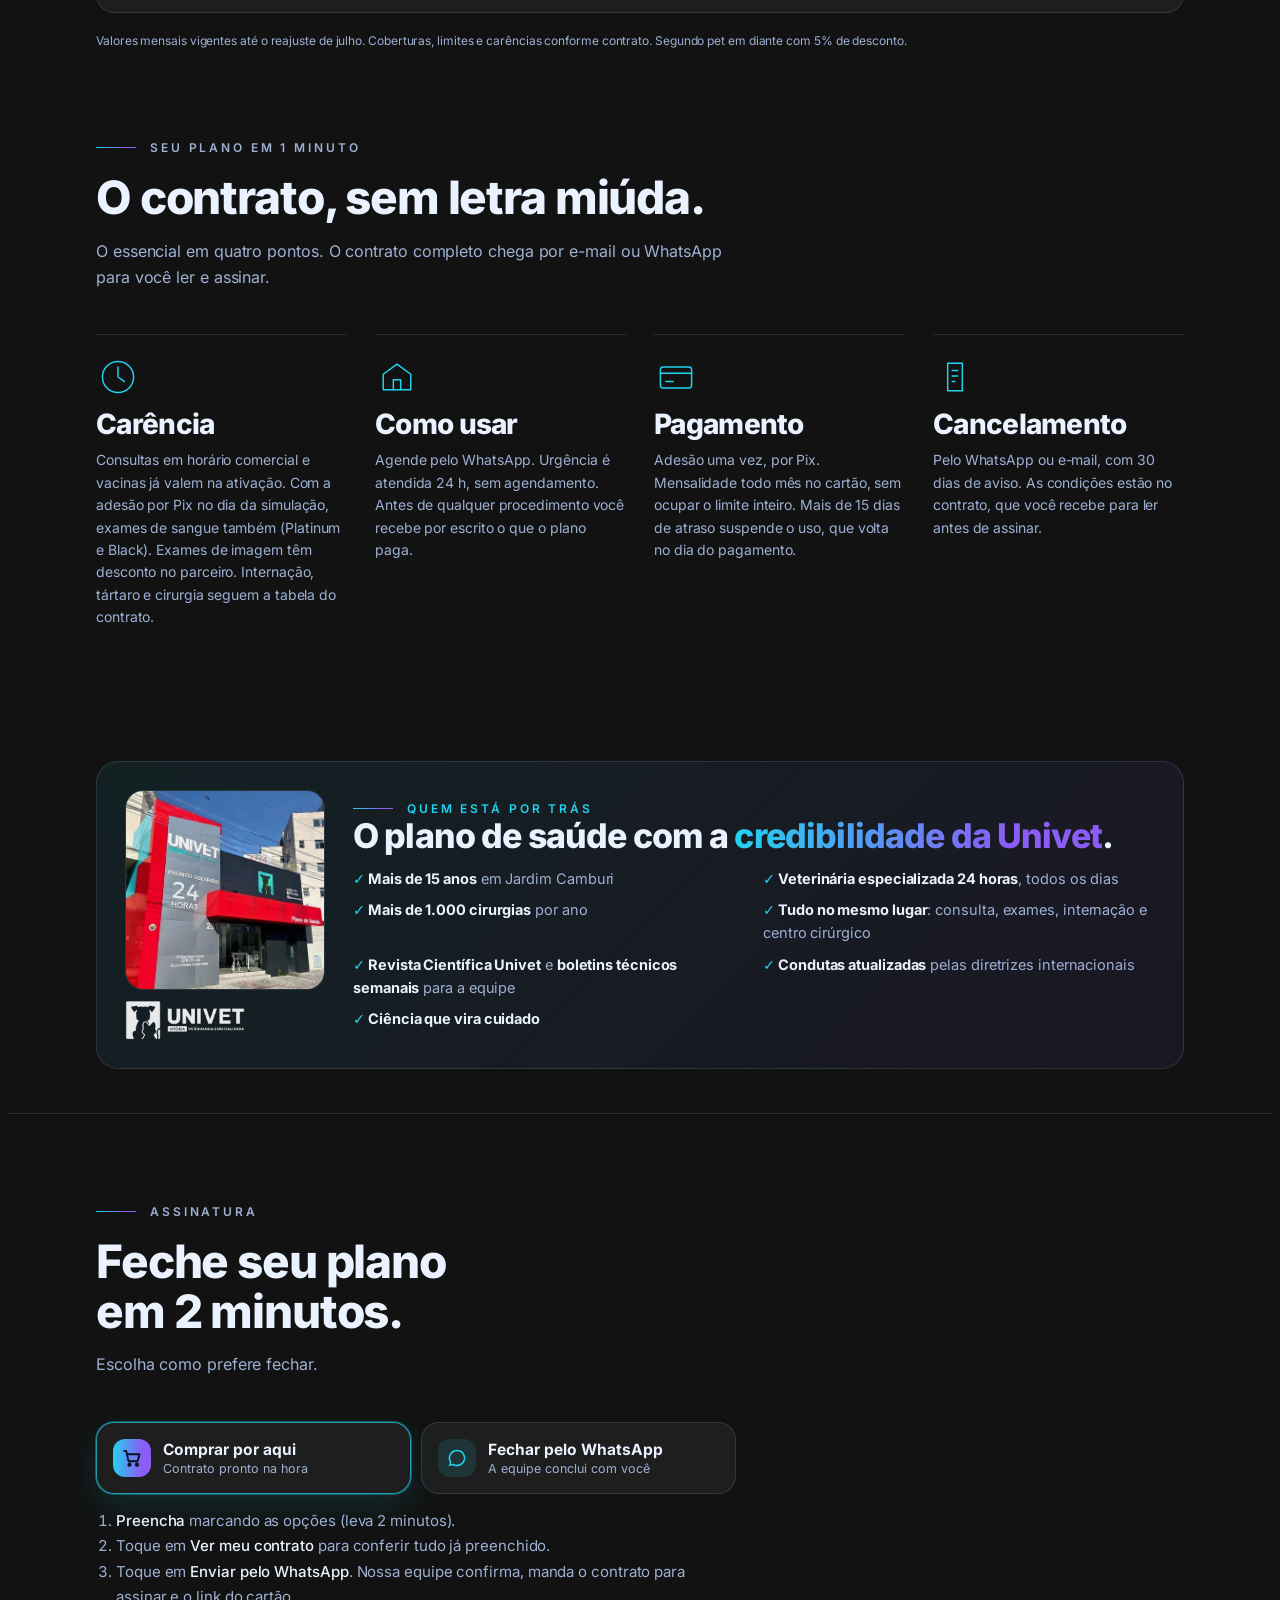
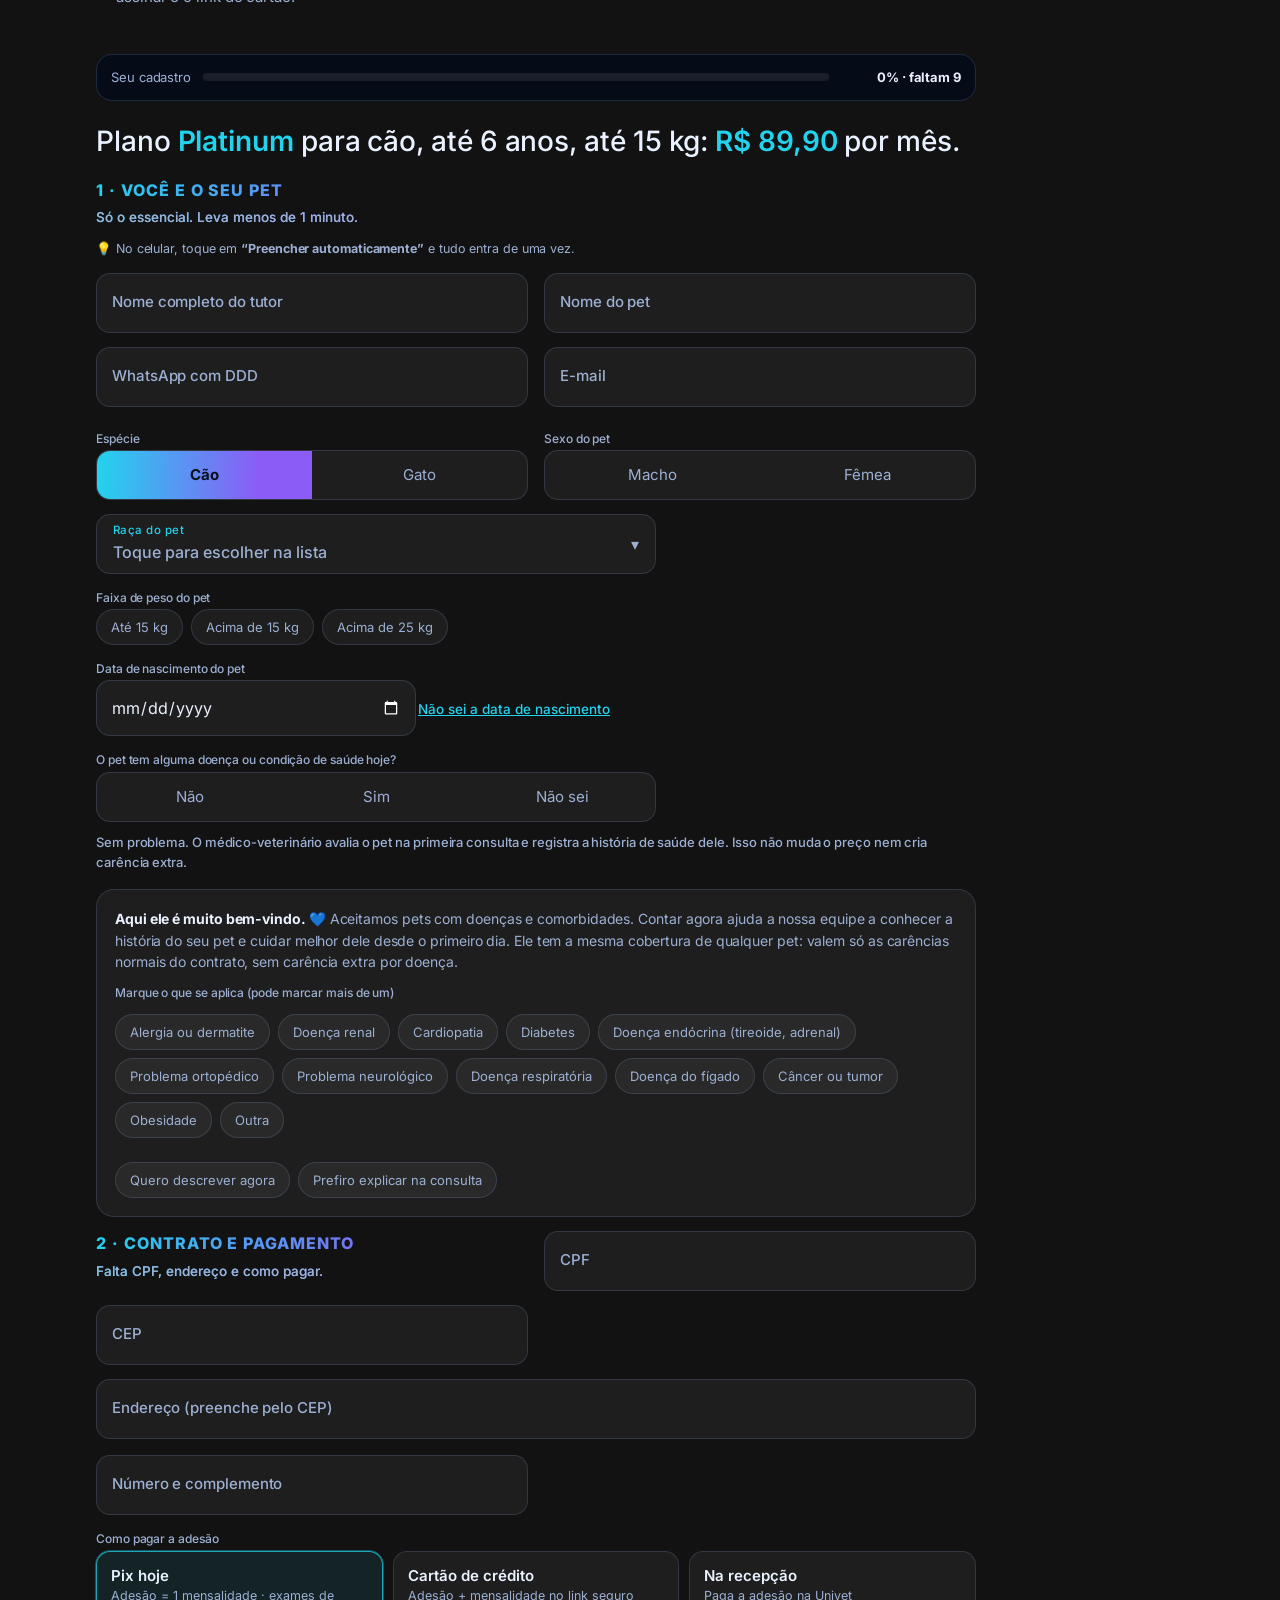
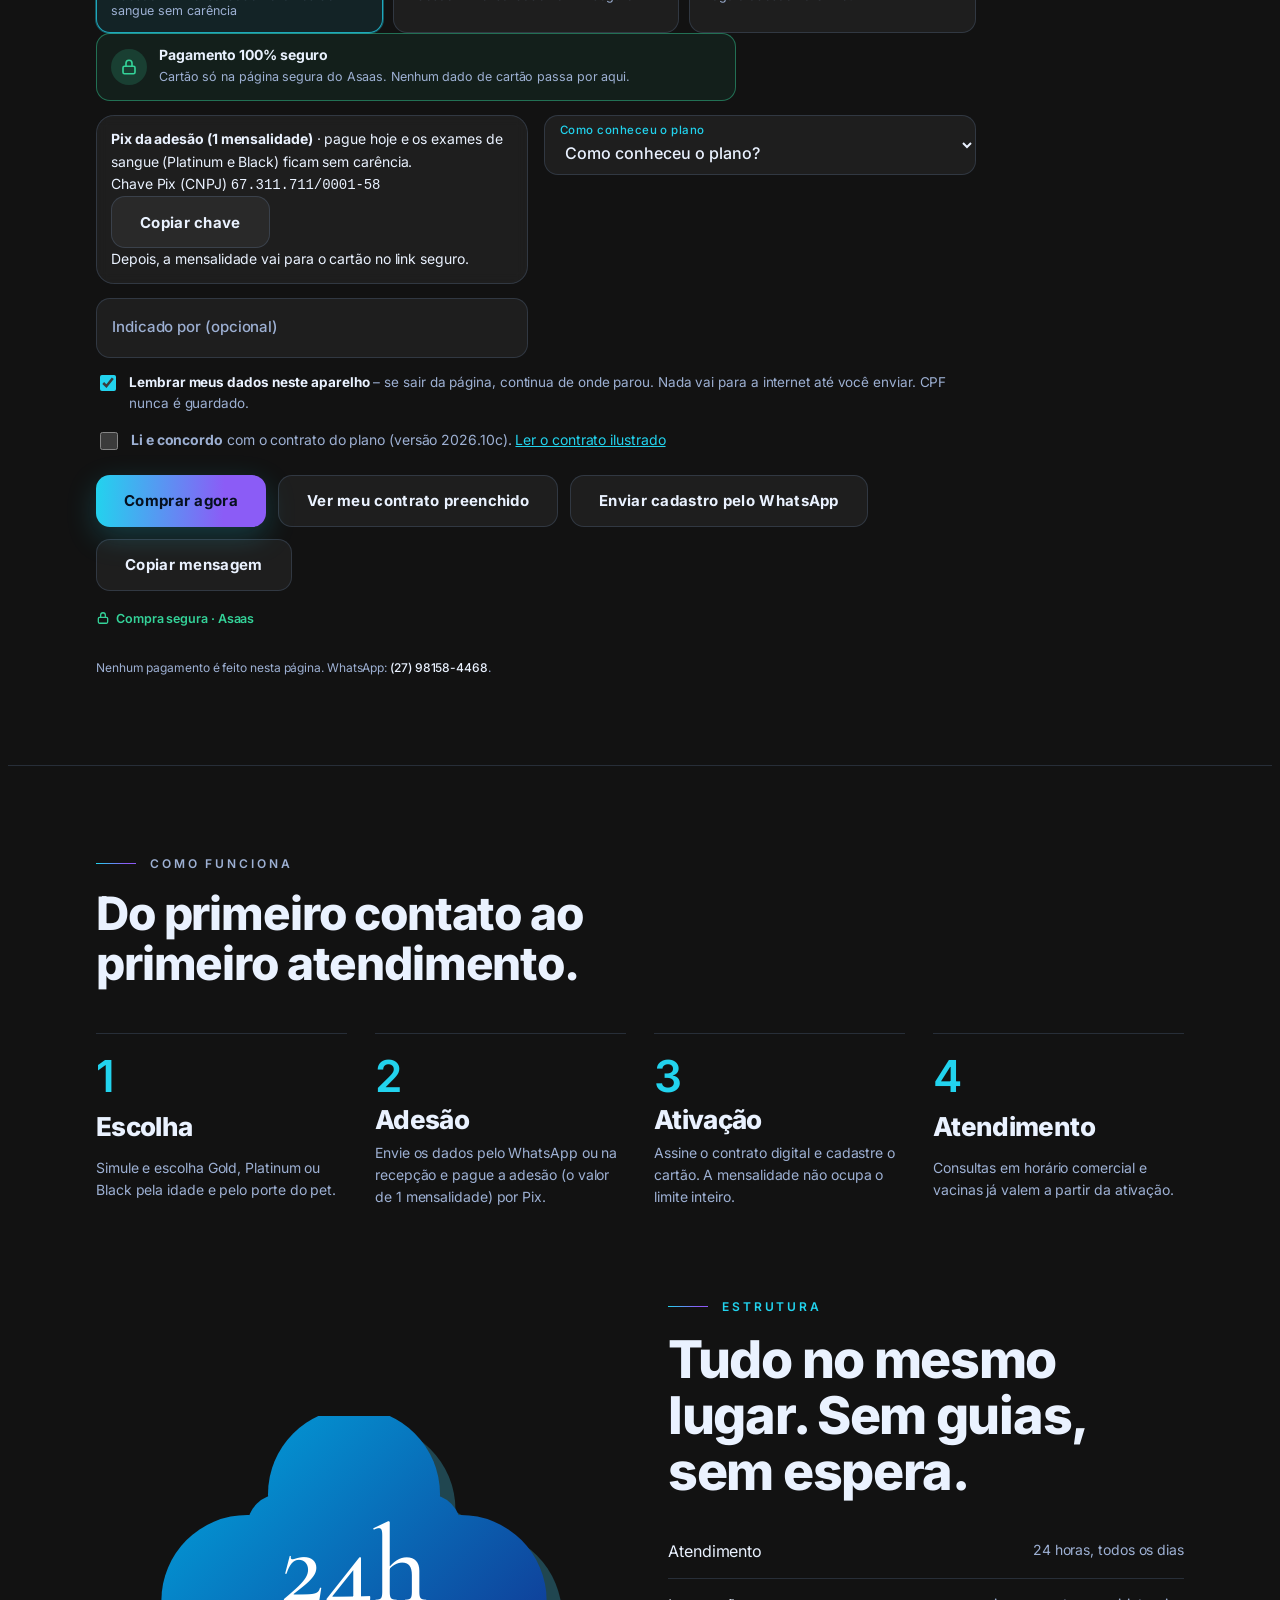
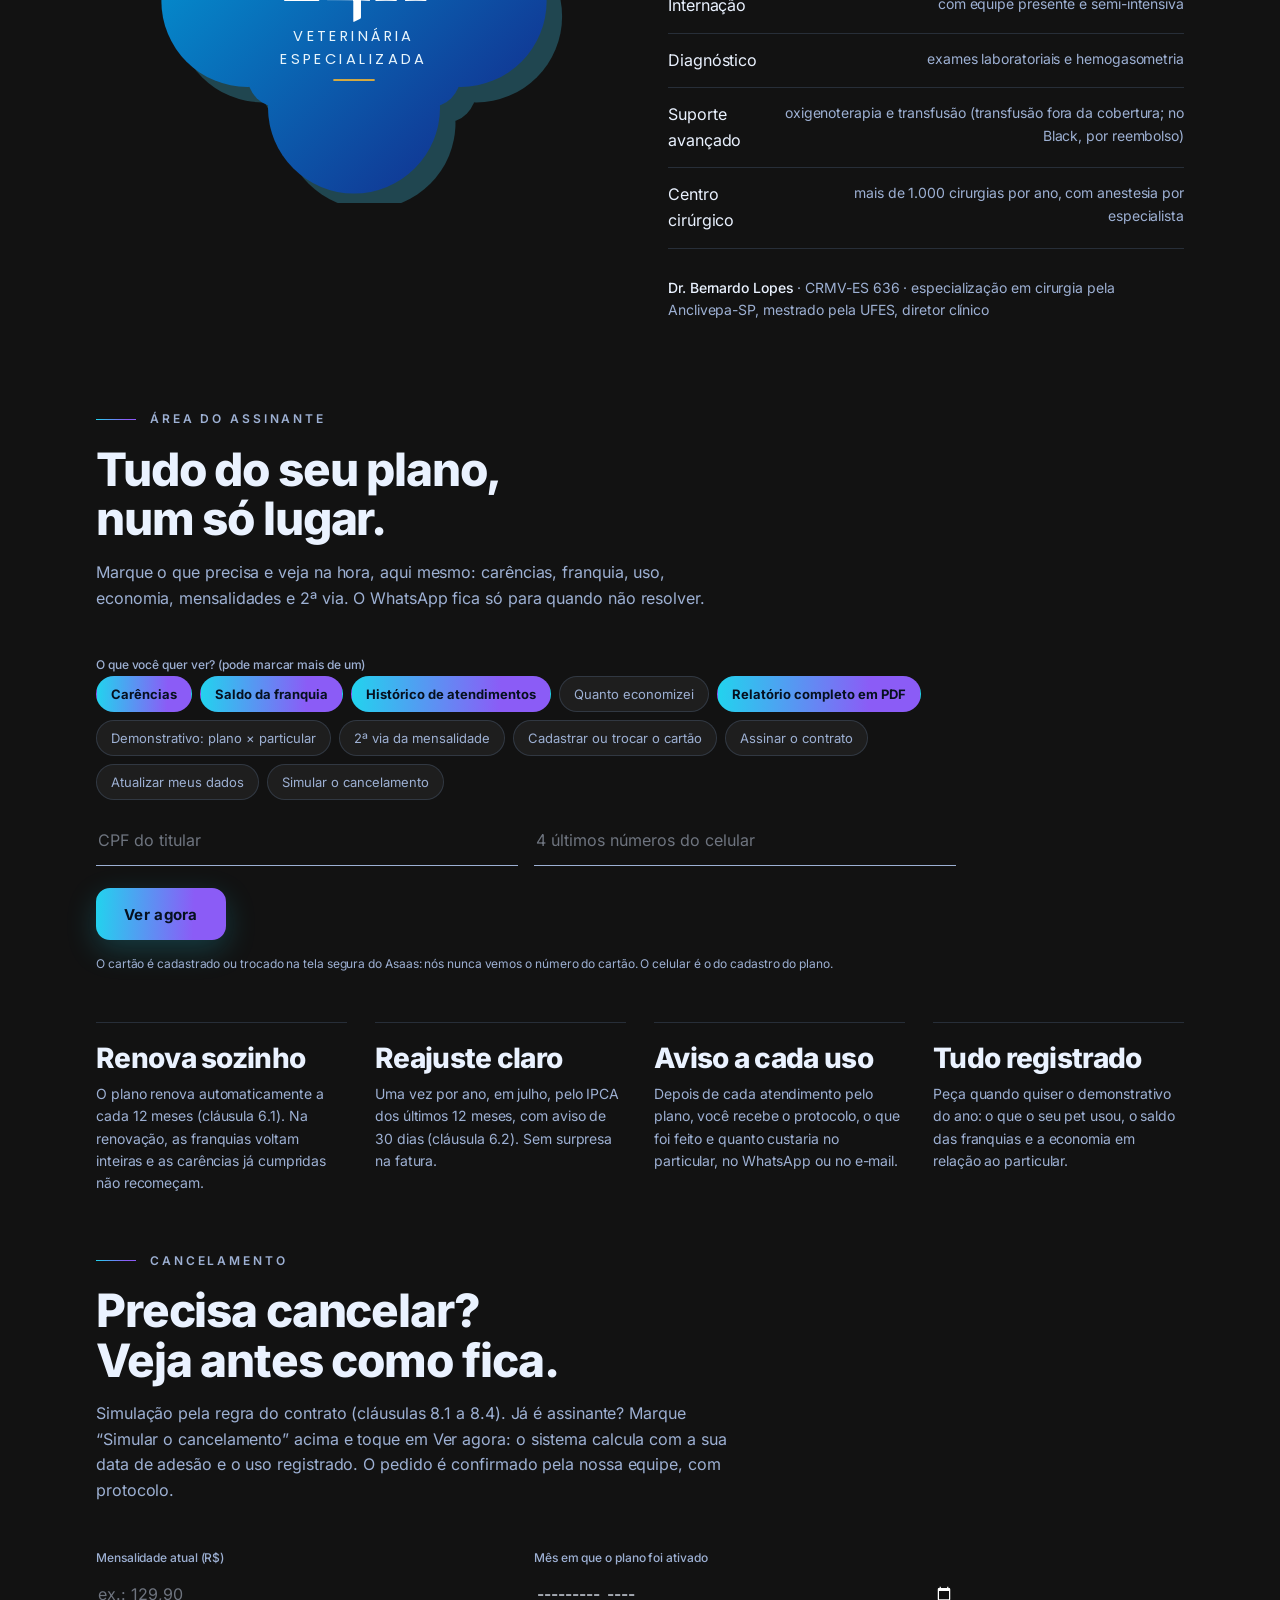
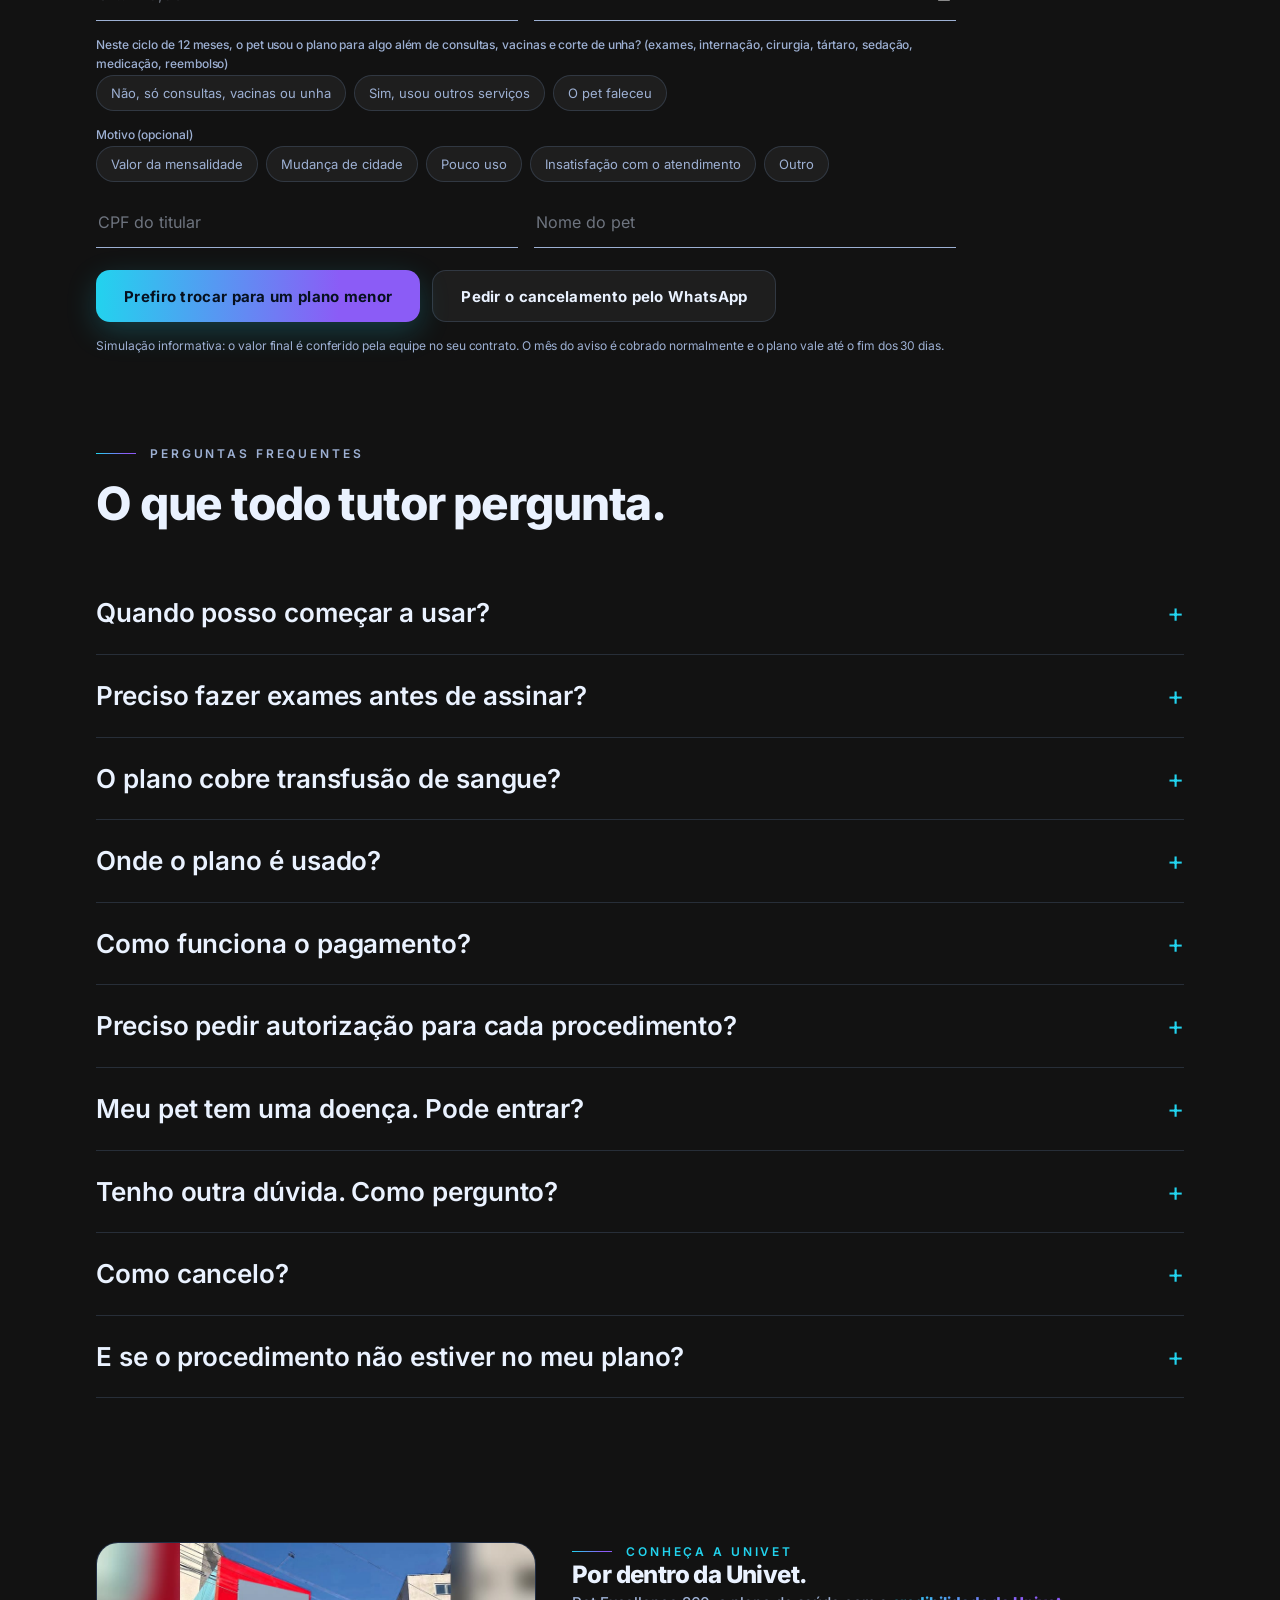
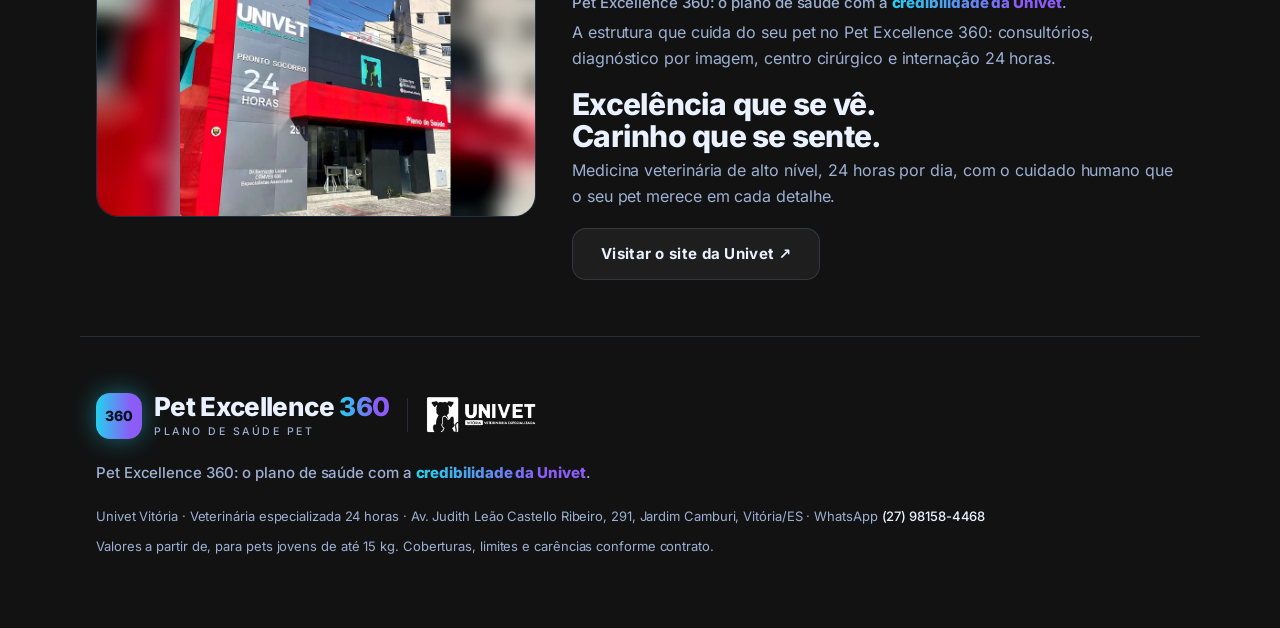
==== commit f027478b: "Venda online ligada ao Univet 360: código de assinatura por e-mail, contrato em PDF, links seguros d" ====
--- a/index.html
+++ b/index.html
@@ -3,7 +3,7 @@
 <head>
 <meta charset="utf-8">
 <meta name="viewport" content="width=device-width,initial-scale=1,viewport-fit=cover">
-<meta http-equiv="Content-Security-Policy" content="default-src 'self'; script-src 'self'; style-src 'self' 'unsafe-inline'; img-src 'self' data: blob:; font-src 'self'; connect-src 'self' https://viacep.com.br https://brasilapi.com.br; base-uri 'self'; form-action 'self'; object-src 'none'; frame-src 'self' https://gestao.univetvitoria.com.br">
+<meta http-equiv="Content-Security-Policy" content="default-src 'self'; script-src 'self'; style-src 'self' 'unsafe-inline'; img-src 'self' data: blob:; font-src 'self'; connect-src 'self' https://viacep.com.br https://brasilapi.com.br https://gestao.univetvitoria.com.br; base-uri 'self'; form-action 'self'; object-src 'none'; frame-src 'self' https://gestao.univetvitoria.com.br">
 <meta name="referrer" content="strict-origin-when-cross-origin">
 <title>Pet Excellence 360 – Plano de Saúde Pet | Univet Vitória – veterinária especializada 24 horas</title>
 <meta name="description" content="Plano de saúde para cães e gatos com a credibilidade da Univet, em Jardim Camburi, Vitória/ES. Aqui os procedimentos já estão autorizados. Planos a partir de R$ 69,90/mês. Simule agora.">
@@ -143,7 +143,7 @@
       <div class="full"><input id="end" autocomplete="street-address" placeholder="Endereço (preenche sozinho pelo CEP)" aria-label="Endereço"><span class="dlab" id="cepMsg" role="status"></span></div>
       <div><input id="num" placeholder="Número e complemento" aria-label="Número e complemento"></div>
       <div><select id="pag" aria-label="Pagamento da adesão"><option>Adesão por Pix hoje (libera exames de sangue sem carência)</option><option>Adesão e mensalidades no cartão de crédito (link seguro)</option><option>Adesão na recepção</option></select></div>
-      <div class="pixbox" id="pixBox"><span><b style="color:var(--ink)">Adesão por Pix: o valor de 1 mensalidade.</b> Pagando hoje, os exames de sangue dos planos Platinum e Black ficam sem carência.</span><div class="pixrow"><span>Chave Pix (CNPJ)</span> <code id="pixChave">13.350.878/0001-07</code><button type="button" class="btn ghost sm" id="copyPix">Copiar chave Pix</button></div><span>Univet Vitória Veterinária Especializada. Depois do Pix, a mensalidade é cadastrada no cartão de crédito recorrente pelo link seguro.</span></div>
+      <div class="pixbox" id="pixBox"><span><b style="color:var(--ink)">Adesão por Pix: o valor de 1 mensalidade.</b> Pagando hoje, os exames de sangue dos planos Platinum e Black ficam sem carência.</span><div class="pixrow"><span>Chave Pix (CNPJ)</span> <code id="pixChave">67.311.711/0001-58</code><button type="button" class="btn ghost sm" id="copyPix">Copiar chave Pix</button></div><span>Pet Excellence Ltda. Depois do Pix, a mensalidade é cadastrada no cartão de crédito recorrente pelo link seguro.</span></div>
       <div class="pixbox" id="cartaoBox" hidden><span><b style="color:var(--ink)">Cartão de crédito recorrente.</b> No link seguro do Asaas você paga a adesão (o valor de 1 mensalidade) e cadastra o cartão, já com a 1ª mensalidade. A mensalidade não ocupa o limite inteiro do cartão. Os dados do cartão são digitados só no Asaas, nunca nesta página.</span></div>
       <div><select id="como" aria-label="Como conheceu"><option value="">Como conheceu o plano?</option><option>Já sou cliente da Univet</option><option>Indicação de amigo</option><option>Instagram</option><option>Google</option><option>Outro</option></select></div>
       <div><input id="ind" placeholder="Indicado por (nome do assinante, opcional)" aria-label="Indicado por"></div>
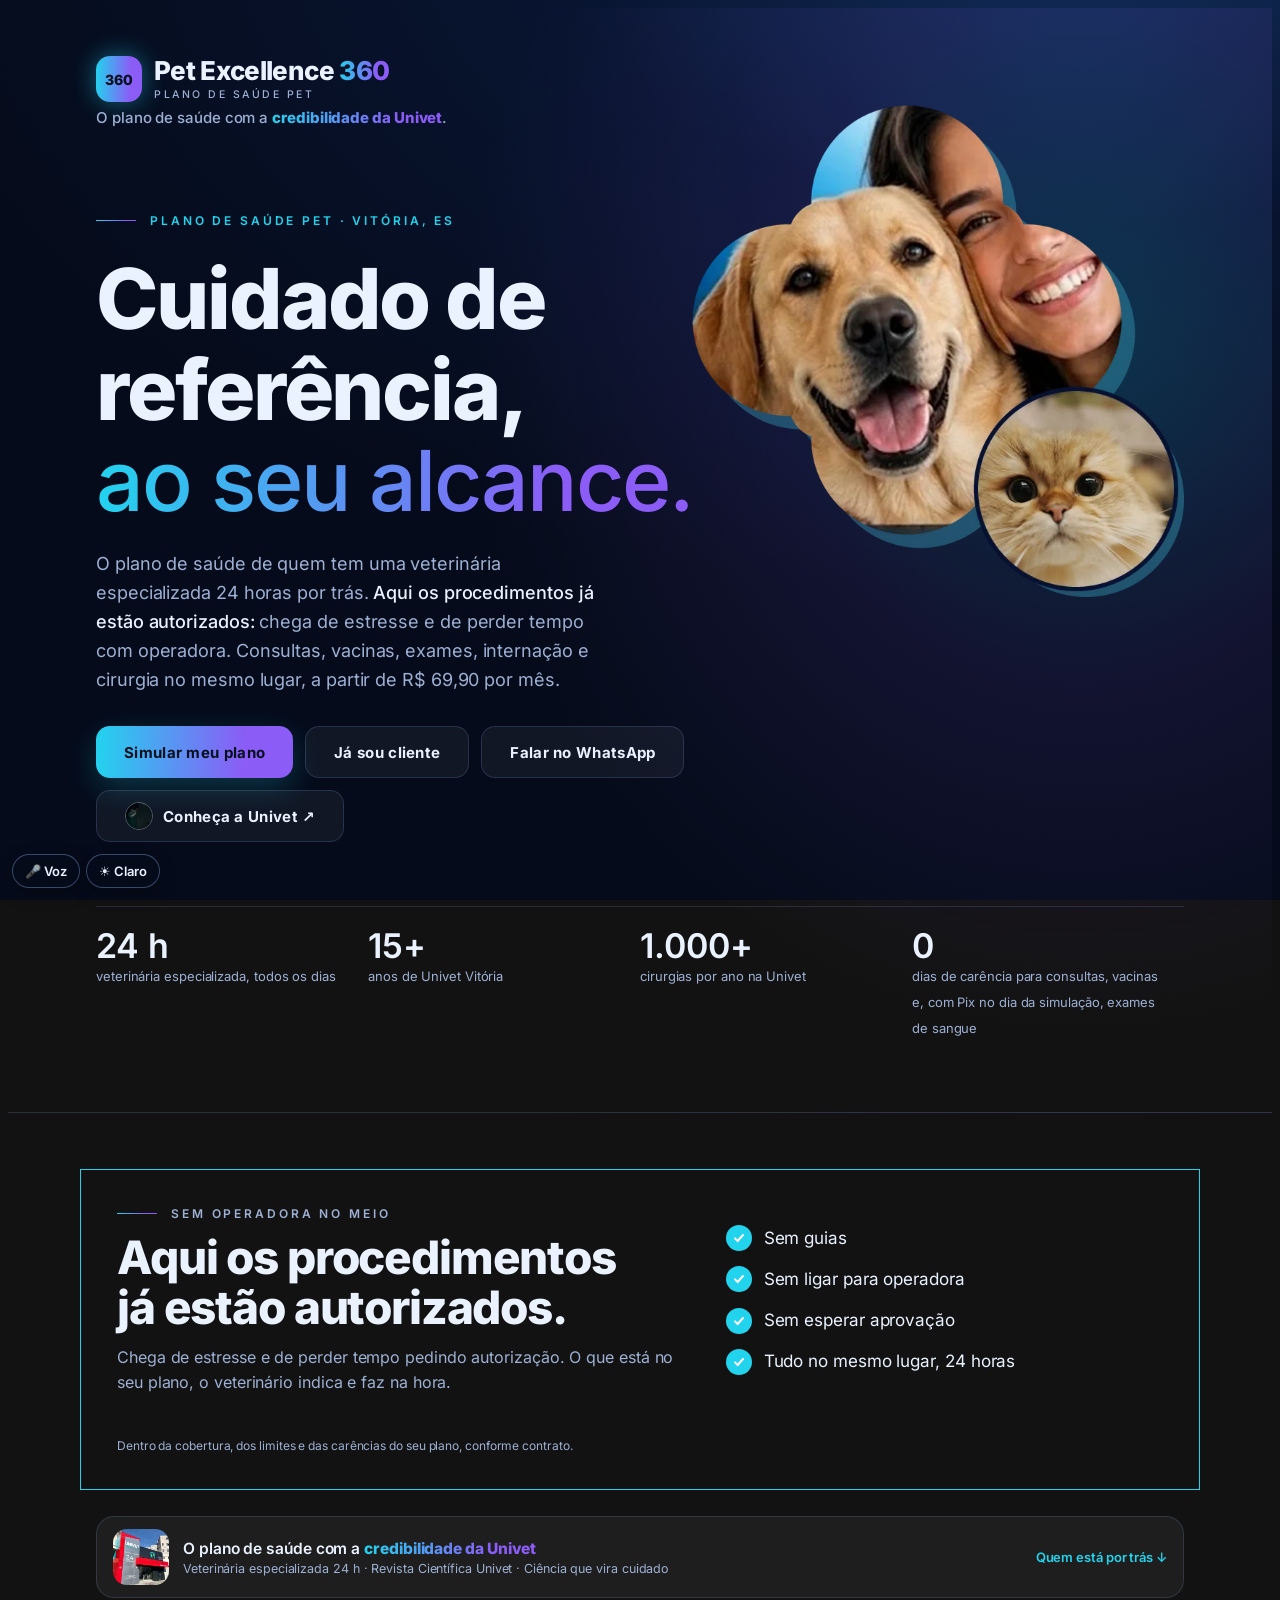
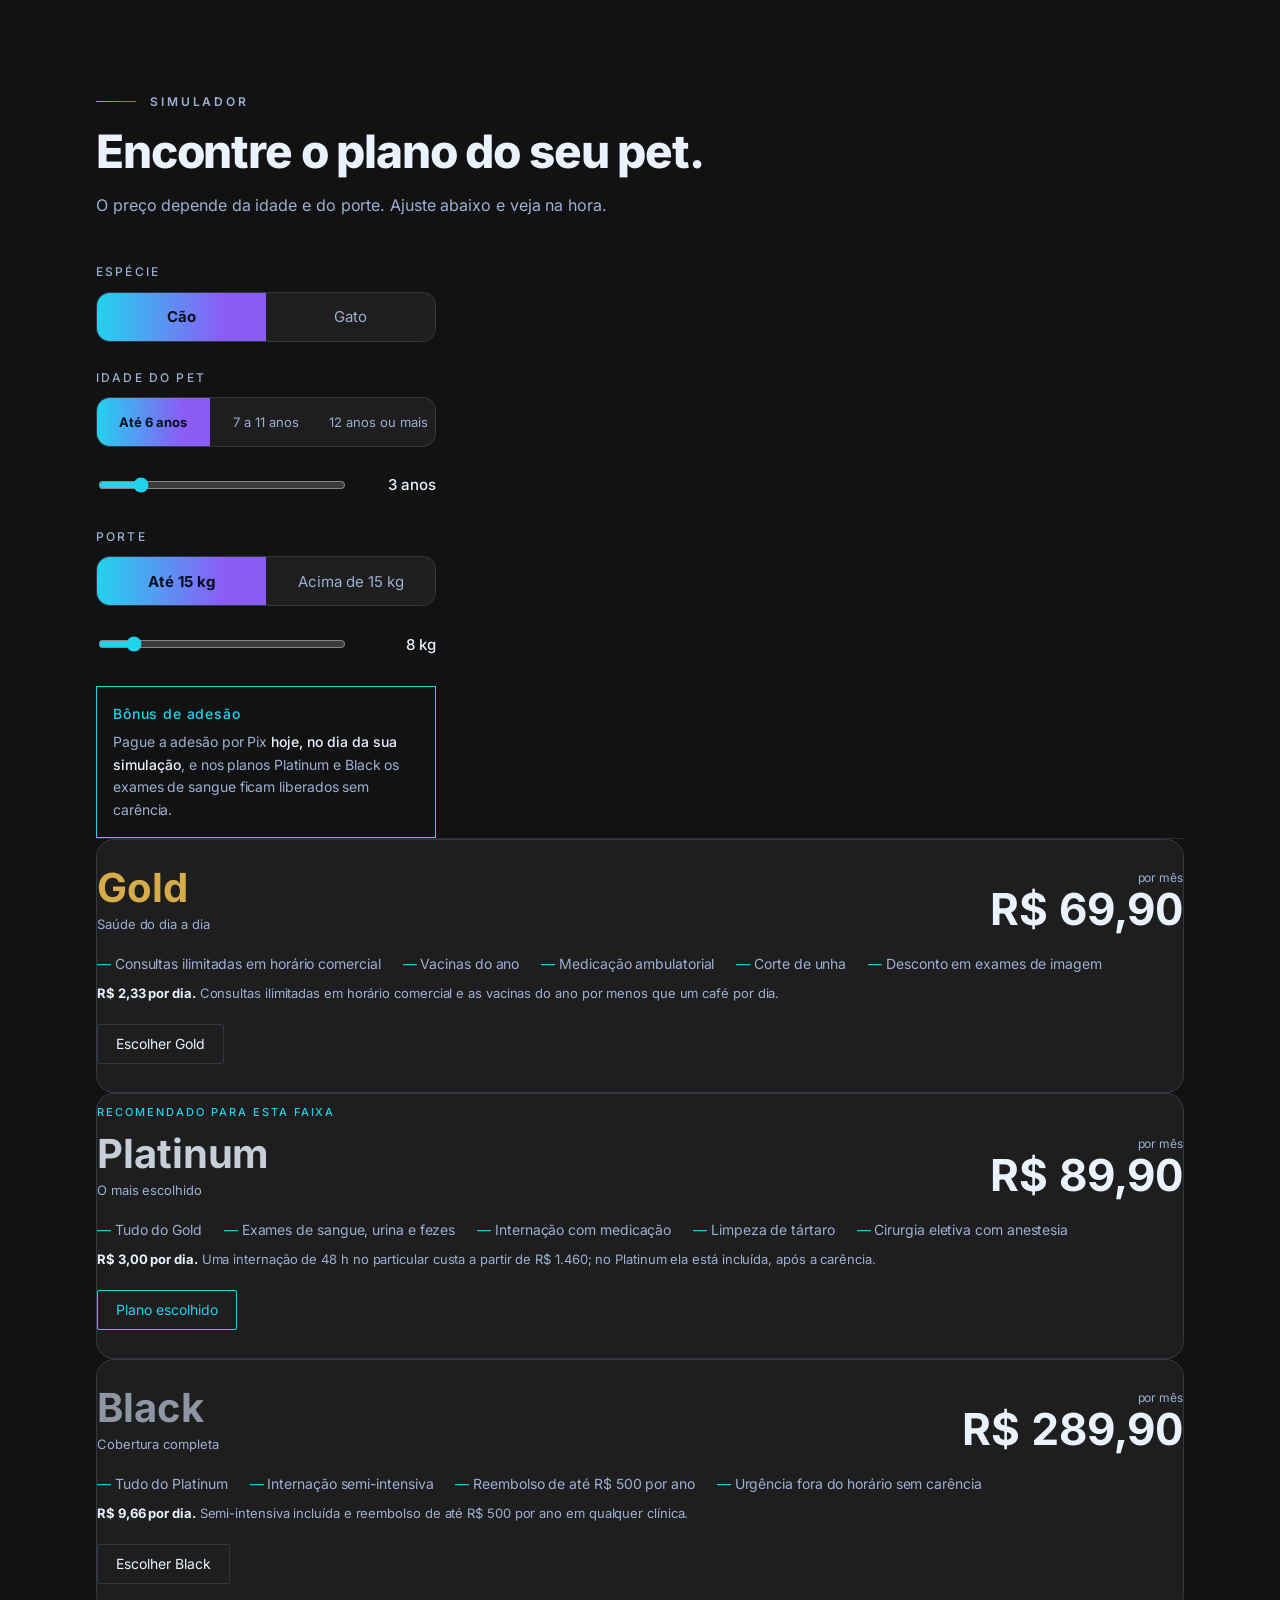
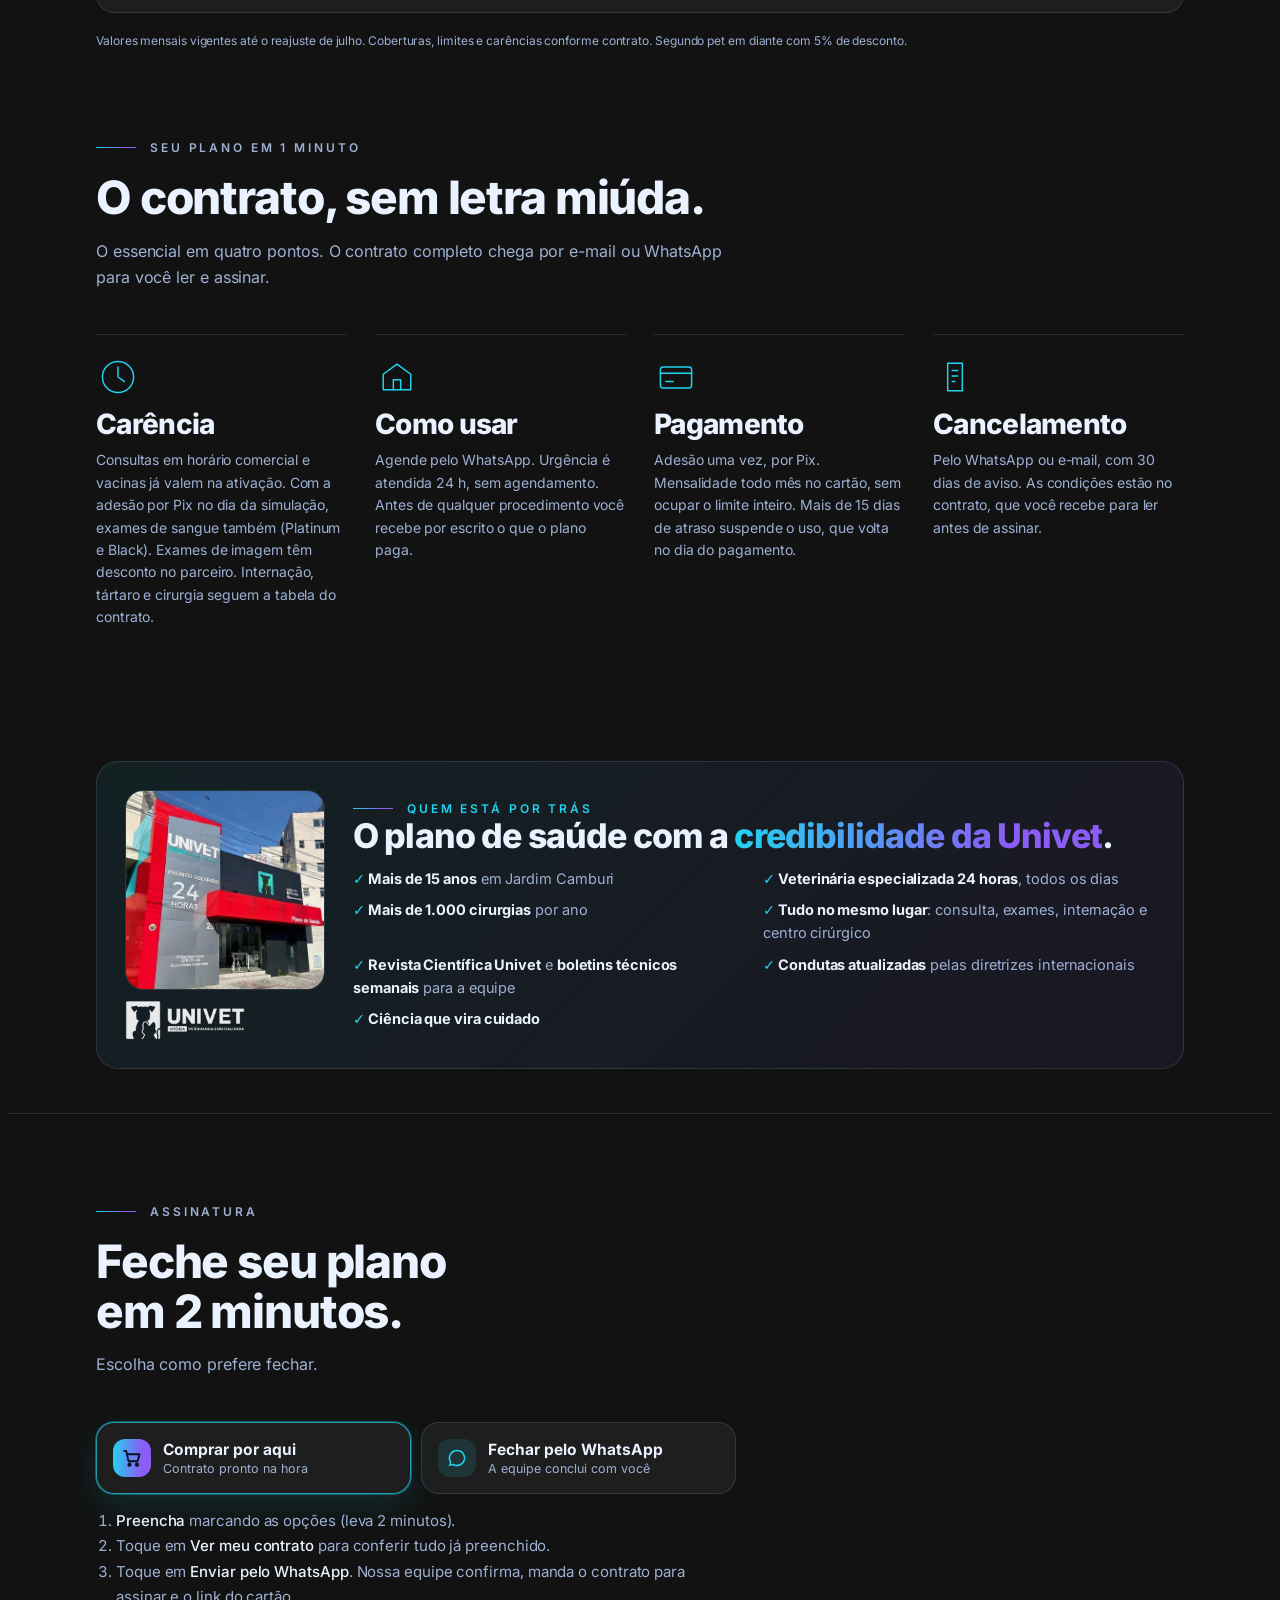
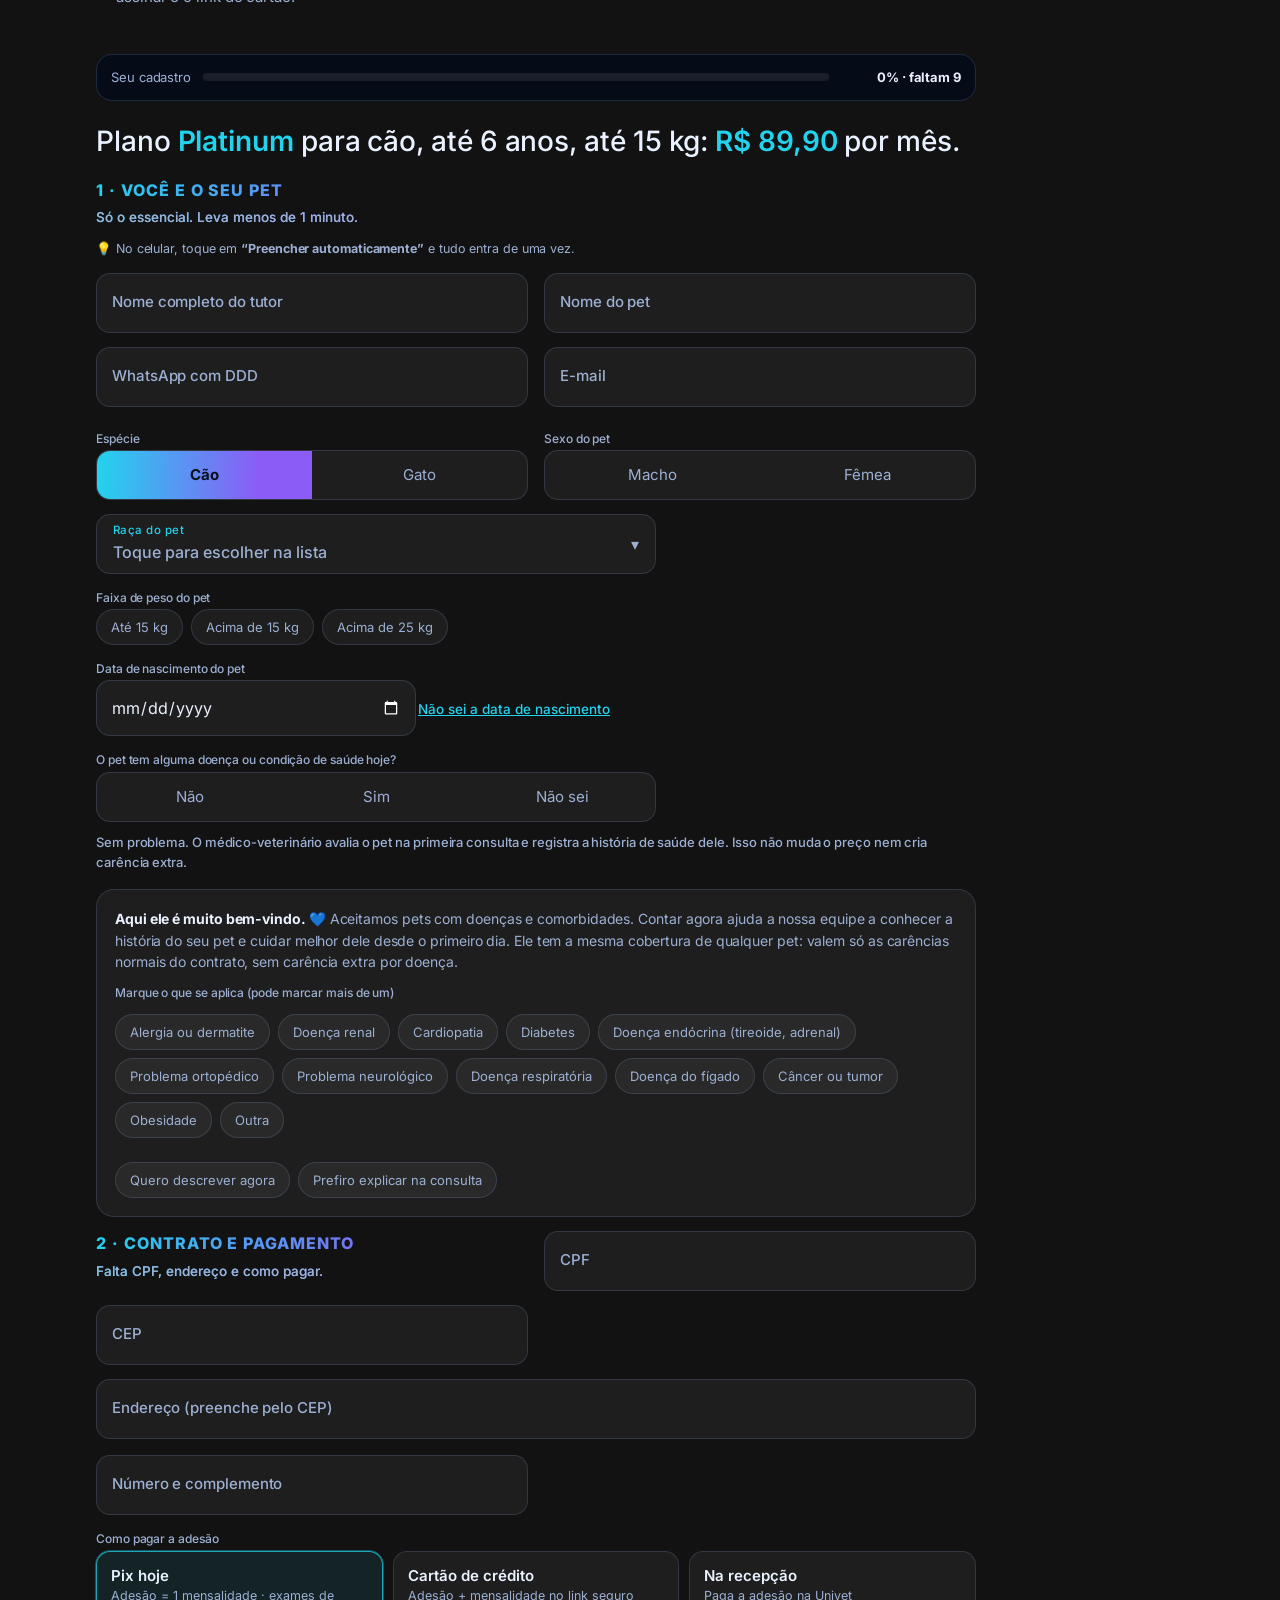
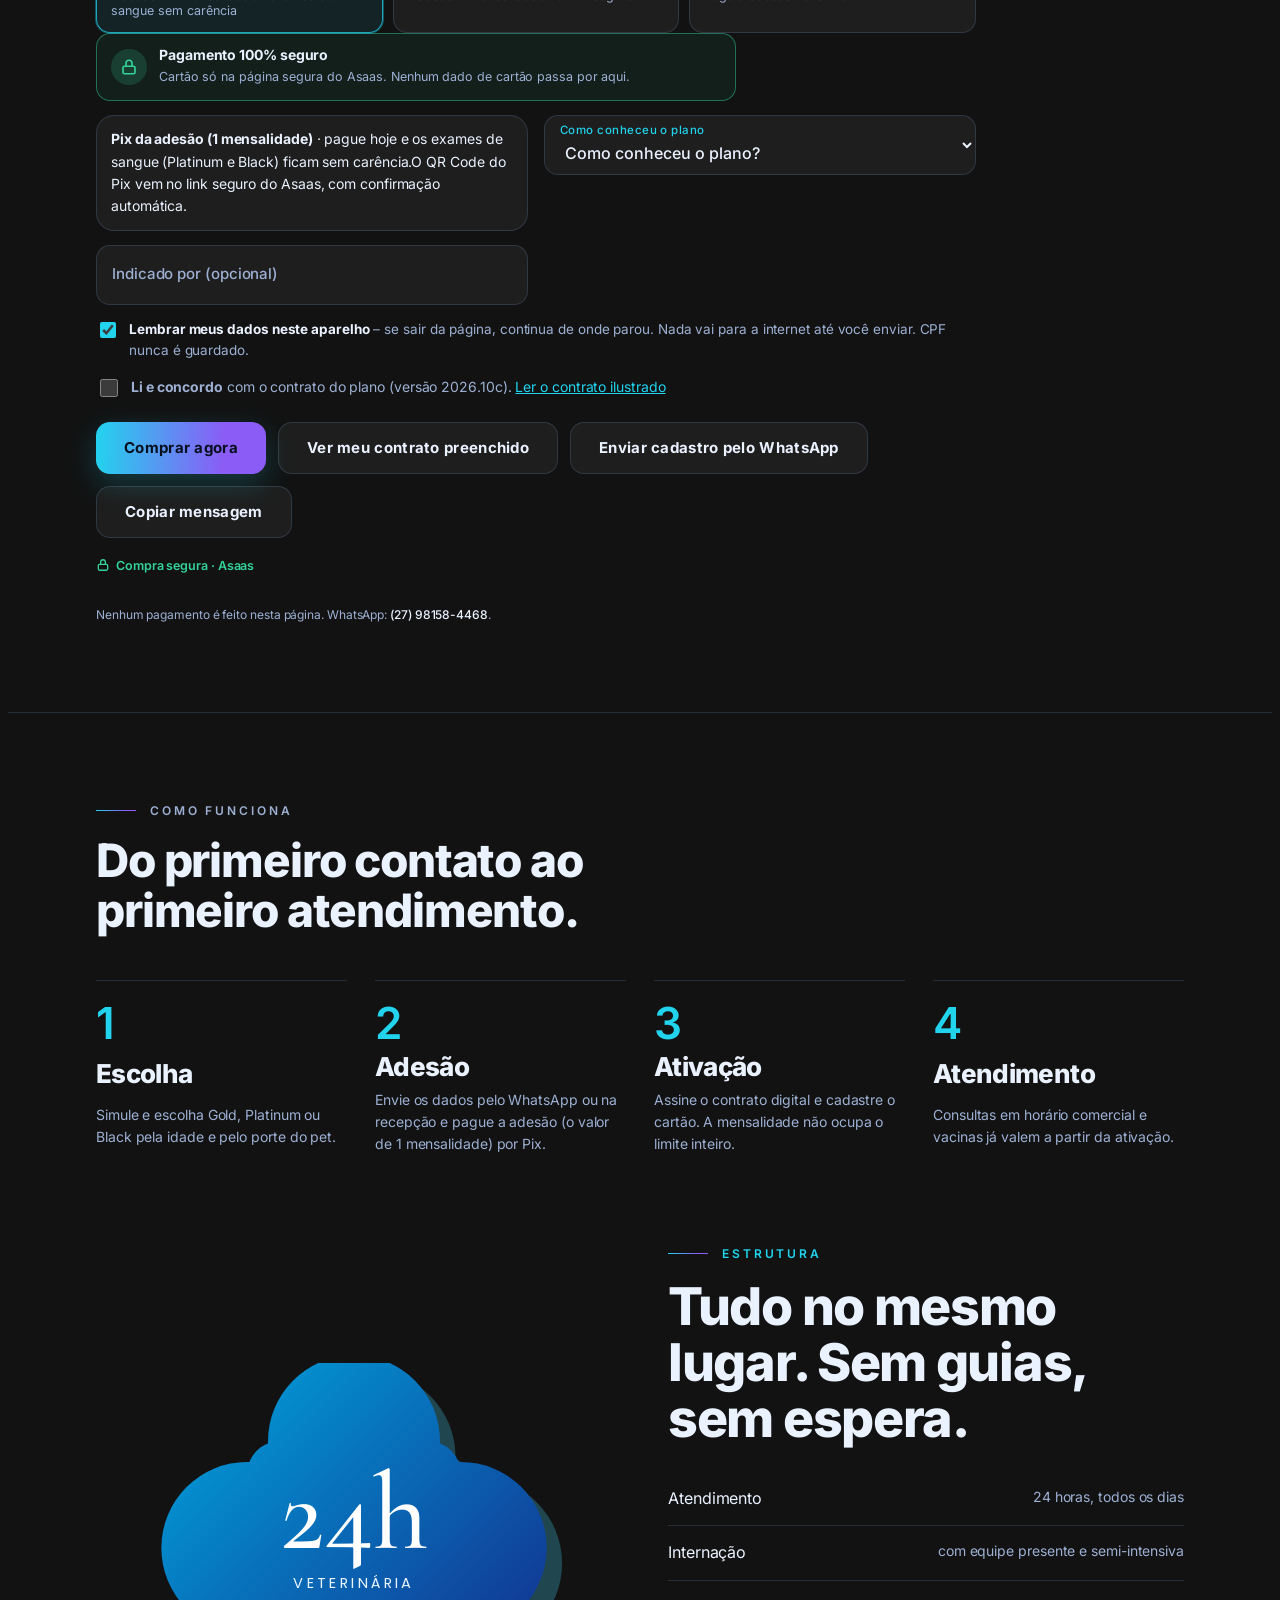
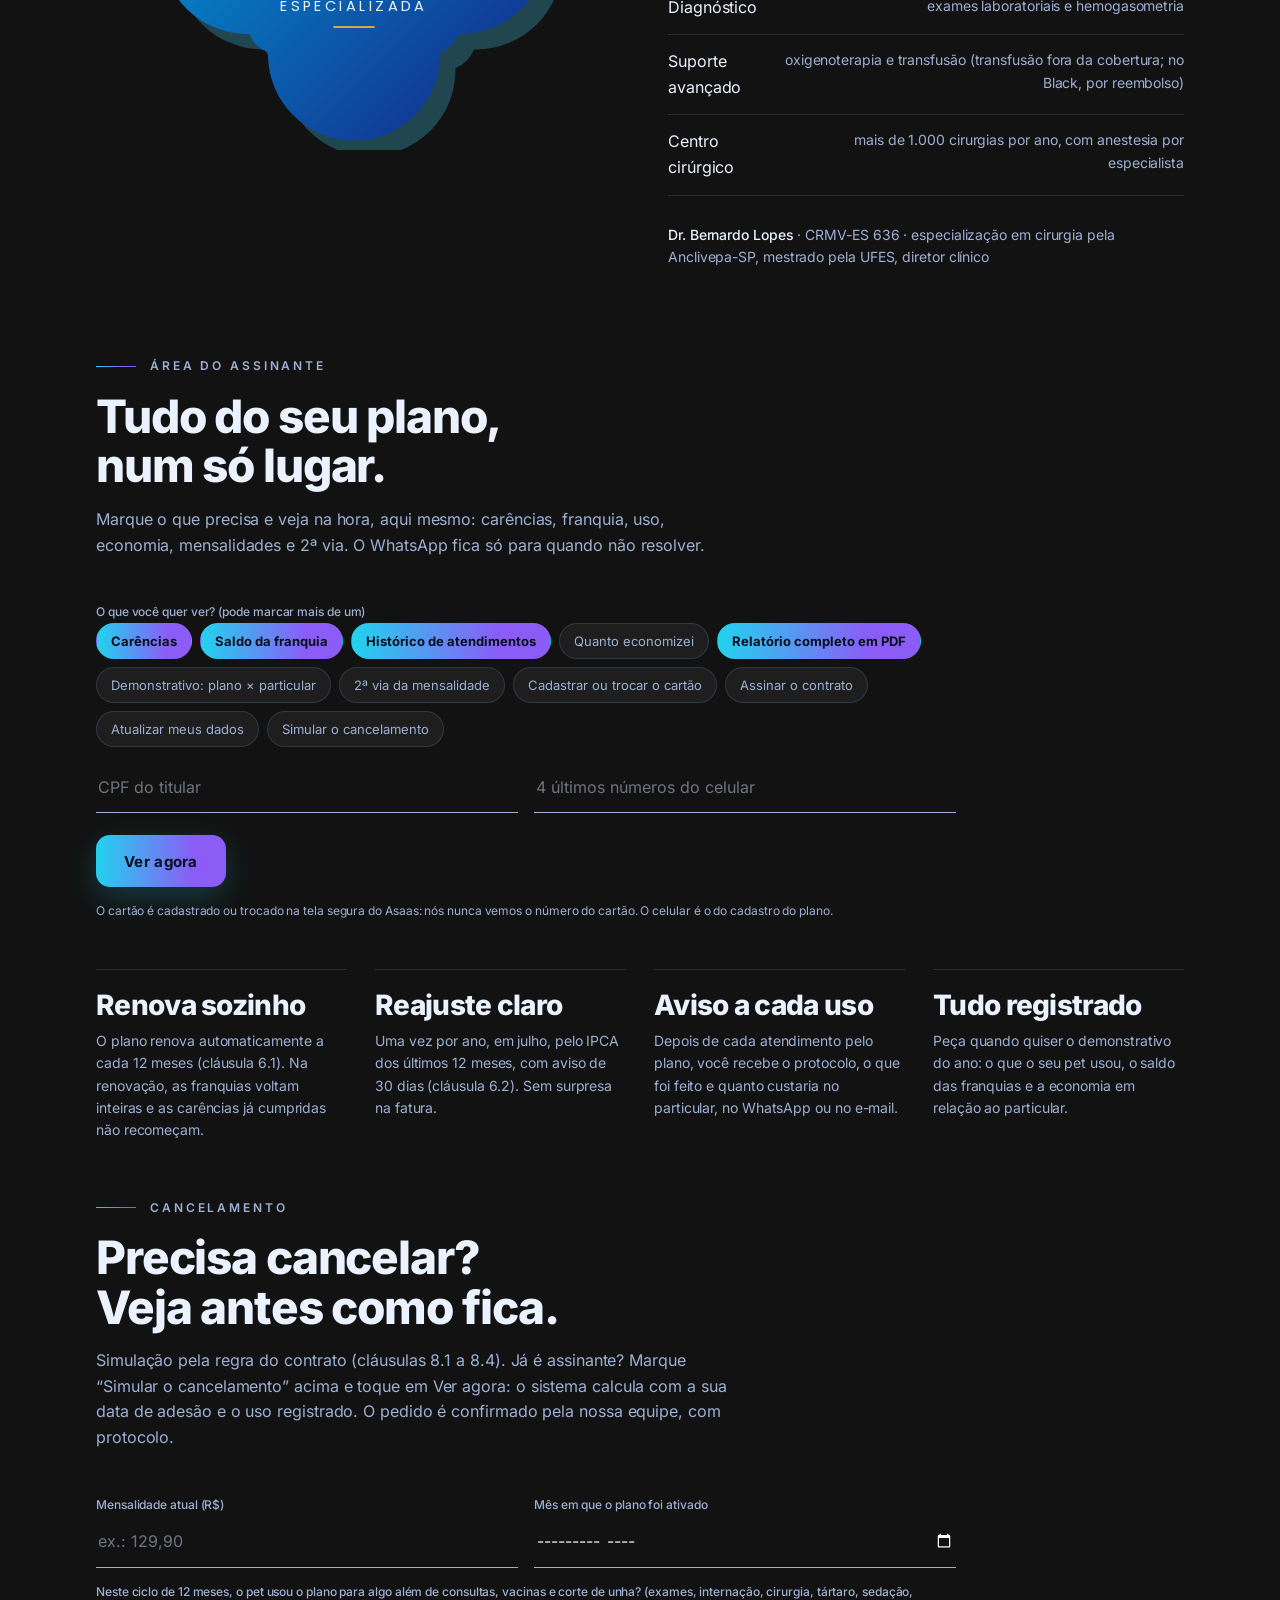
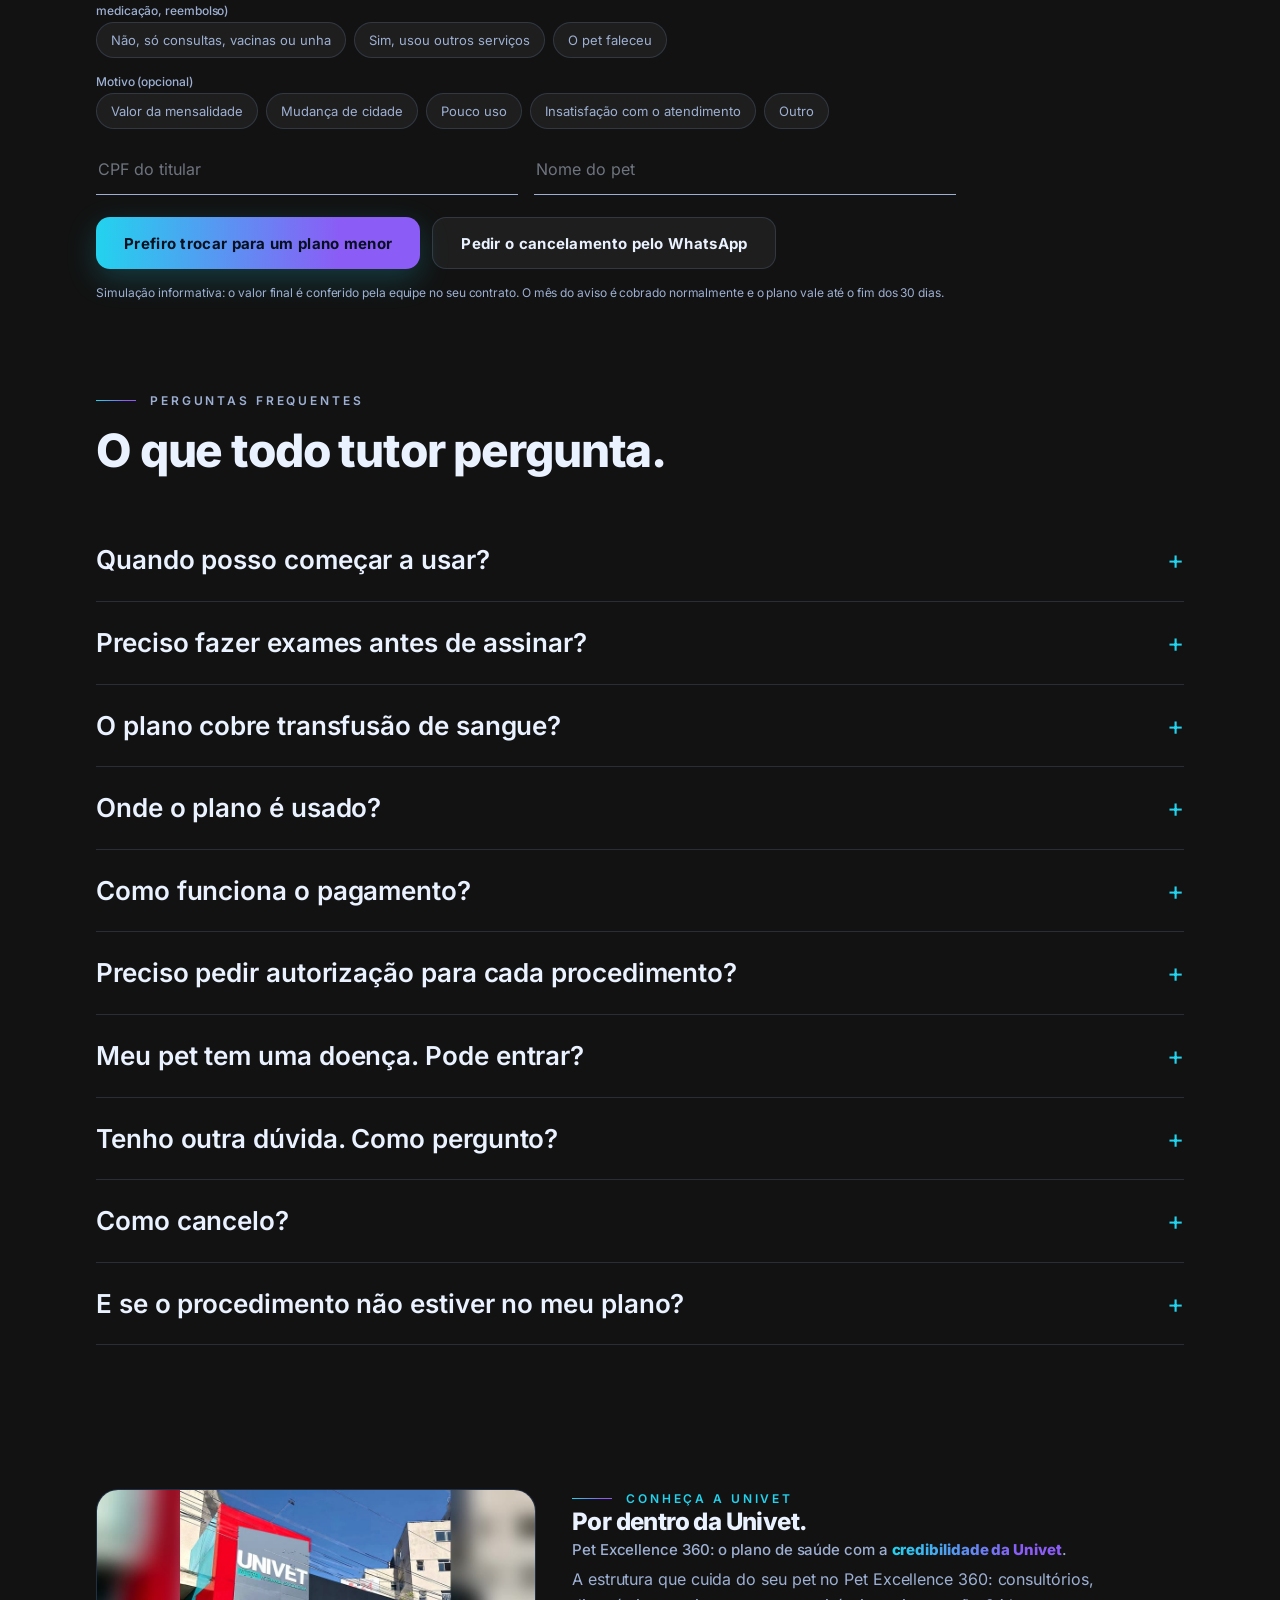
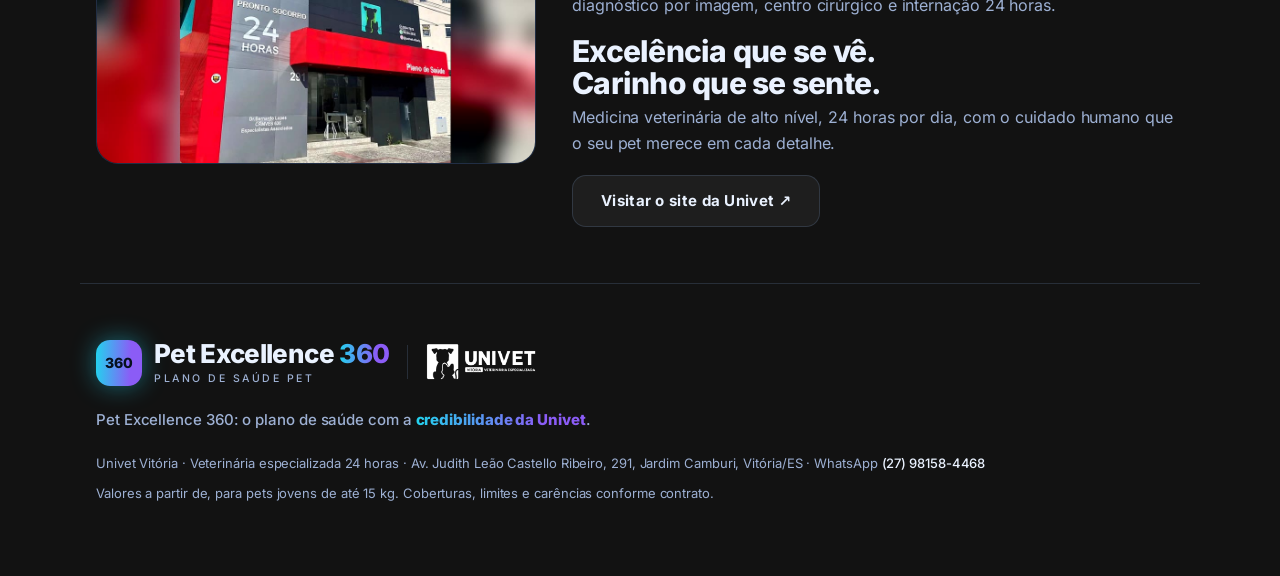
==== commit 29f503a7: "Pix só pelo Asaas (confirmação automática): chave manual escondida da página Co-Authored-By: Claude " ====
--- a/index.html
+++ b/index.html
@@ -143,7 +143,7 @@
       <div class="full"><input id="end" autocomplete="street-address" placeholder="Endereço (preenche sozinho pelo CEP)" aria-label="Endereço"><span class="dlab" id="cepMsg" role="status"></span></div>
       <div><input id="num" placeholder="Número e complemento" aria-label="Número e complemento"></div>
       <div><select id="pag" aria-label="Pagamento da adesão"><option>Adesão por Pix hoje (libera exames de sangue sem carência)</option><option>Adesão e mensalidades no cartão de crédito (link seguro)</option><option>Adesão na recepção</option></select></div>
-      <div class="pixbox" id="pixBox"><span><b style="color:var(--ink)">Adesão por Pix: o valor de 1 mensalidade.</b> Pagando hoje, os exames de sangue dos planos Platinum e Black ficam sem carência.</span><div class="pixrow"><span>Chave Pix (CNPJ)</span> <code id="pixChave">67.311.711/0001-58</code><button type="button" class="btn ghost sm" id="copyPix">Copiar chave Pix</button></div><span>Pet Excellence Ltda. Depois do Pix, a mensalidade é cadastrada no cartão de crédito recorrente pelo link seguro.</span></div>
+      <div class="pixbox" id="pixBox"><span><b style="color:var(--ink)">Adesão por Pix: o valor de 1 mensalidade.</b> Pagando hoje, os exames de sangue dos planos Platinum e Black ficam sem carência.</span><div class="pixrow" hidden><span>Chave Pix (CNPJ)</span> <code id="pixChave">67.311.711/0001-58</code><button type="button" class="btn ghost sm" id="copyPix">Copiar chave Pix</button></div><span>O QR Code do Pix aparece no link seguro do Asaas, depois de assinar o contrato. A confirmação é automática.</span></div>
       <div class="pixbox" id="cartaoBox" hidden><span><b style="color:var(--ink)">Cartão de crédito recorrente.</b> No link seguro do Asaas você paga a adesão (o valor de 1 mensalidade) e cadastra o cartão, já com a 1ª mensalidade. A mensalidade não ocupa o limite inteiro do cartão. Os dados do cartão são digitados só no Asaas, nunca nesta página.</span></div>
       <div><select id="como" aria-label="Como conheceu"><option value="">Como conheceu o plano?</option><option>Já sou cliente da Univet</option><option>Indicação de amigo</option><option>Instagram</option><option>Google</option><option>Outro</option></select></div>
       <div><input id="ind" placeholder="Indicado por (nome do assinante, opcional)" aria-label="Indicado por"></div>
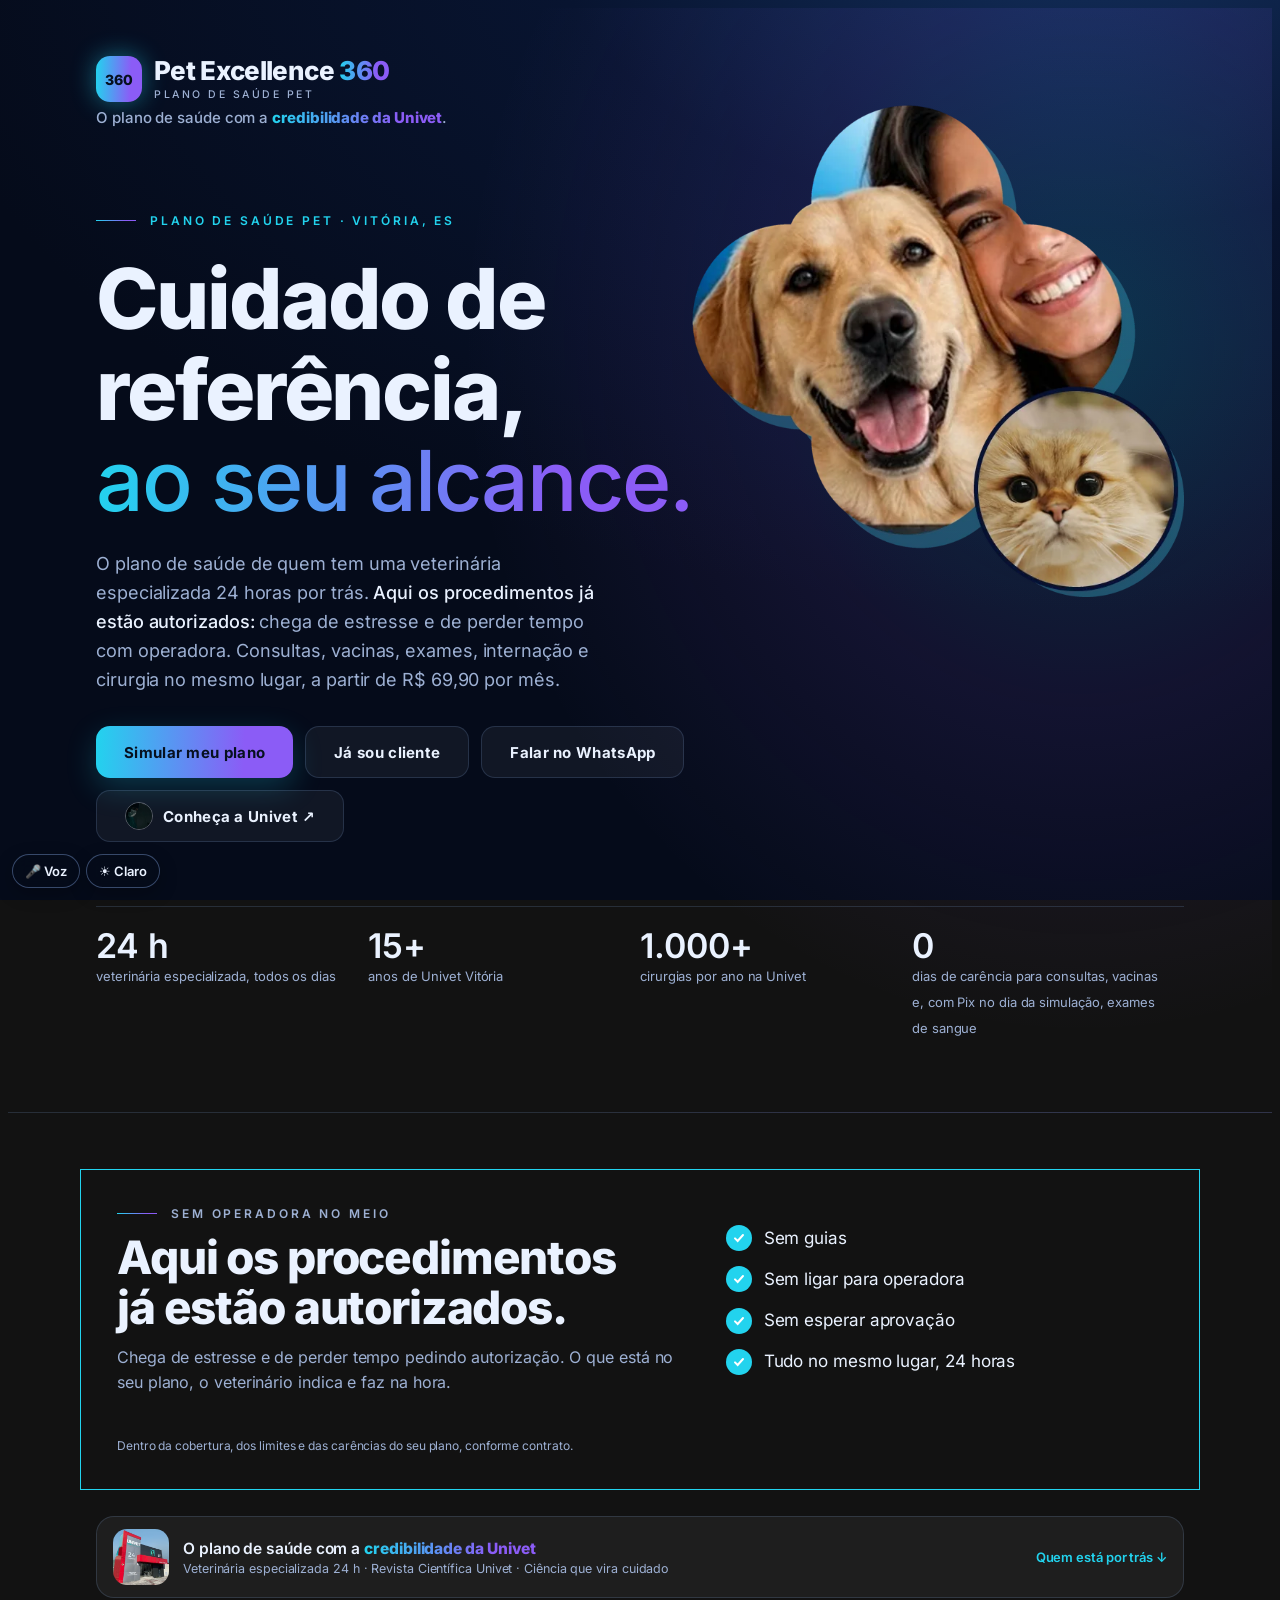
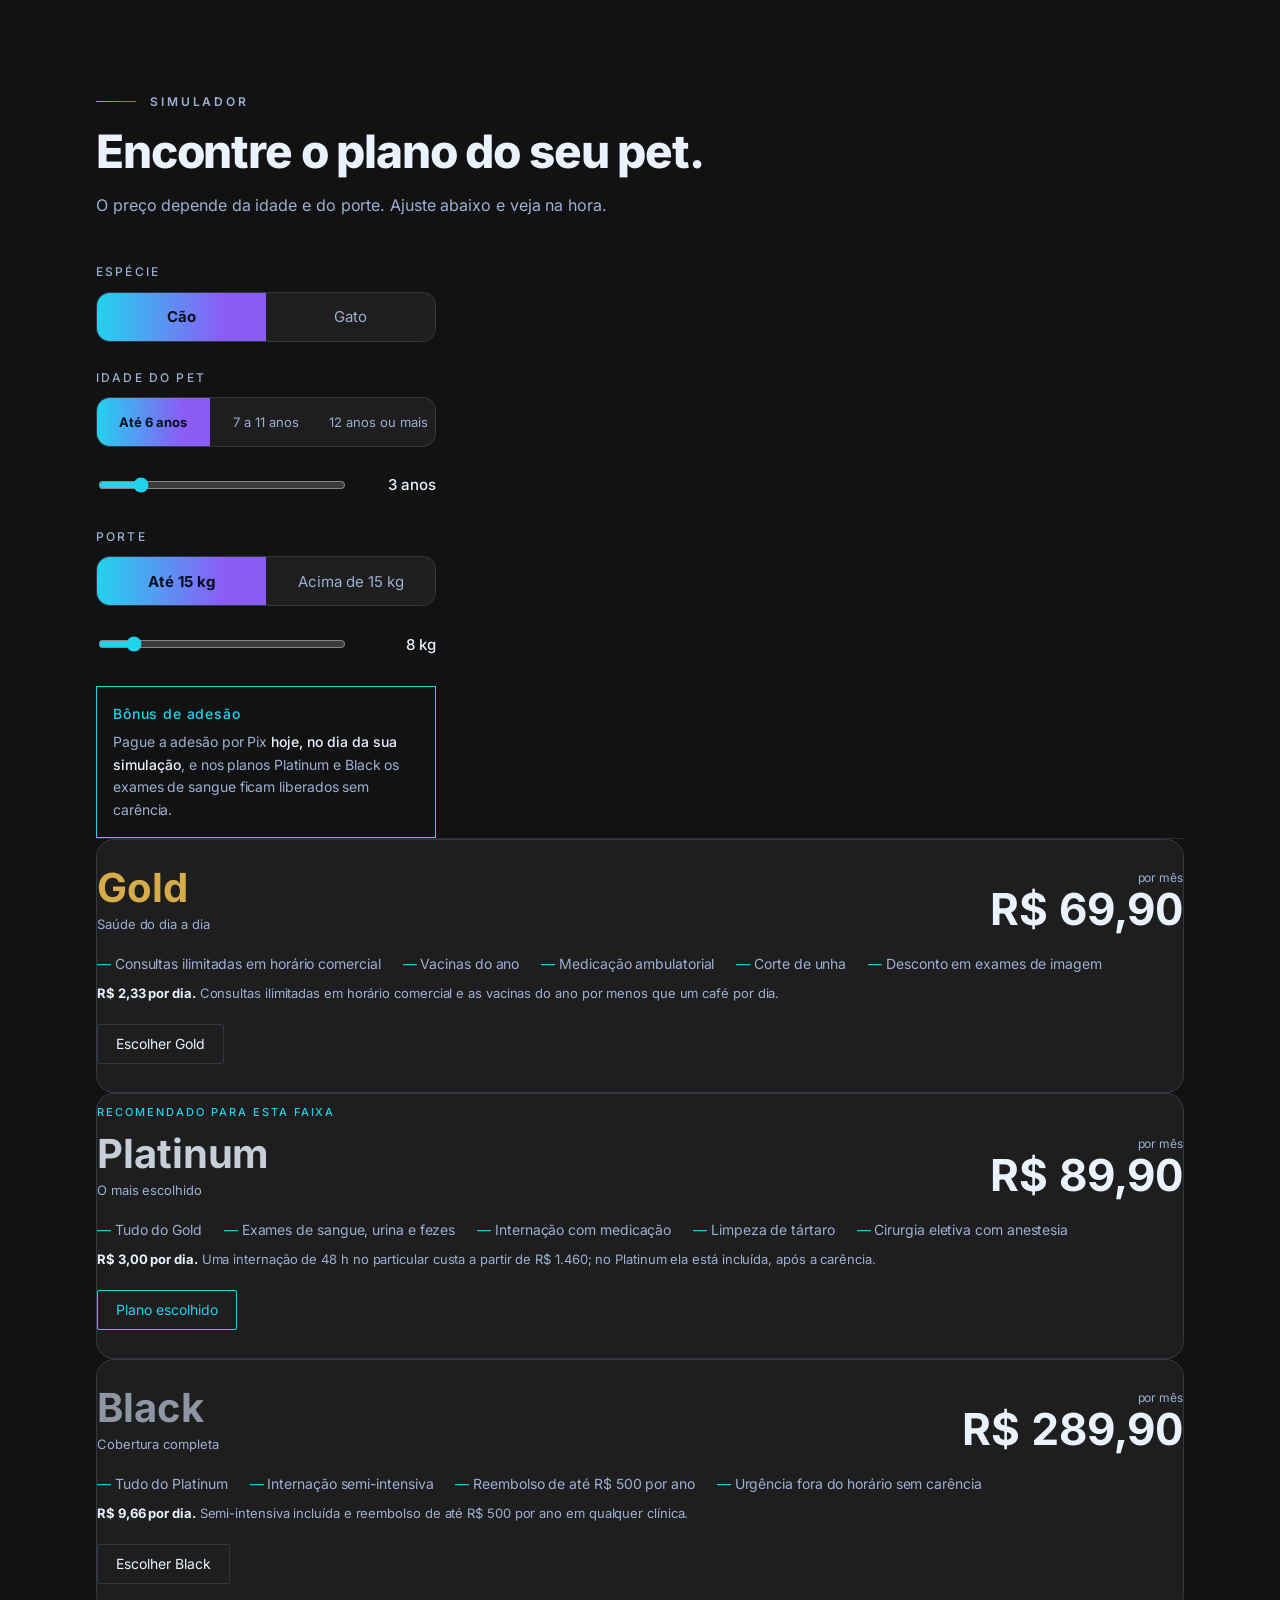
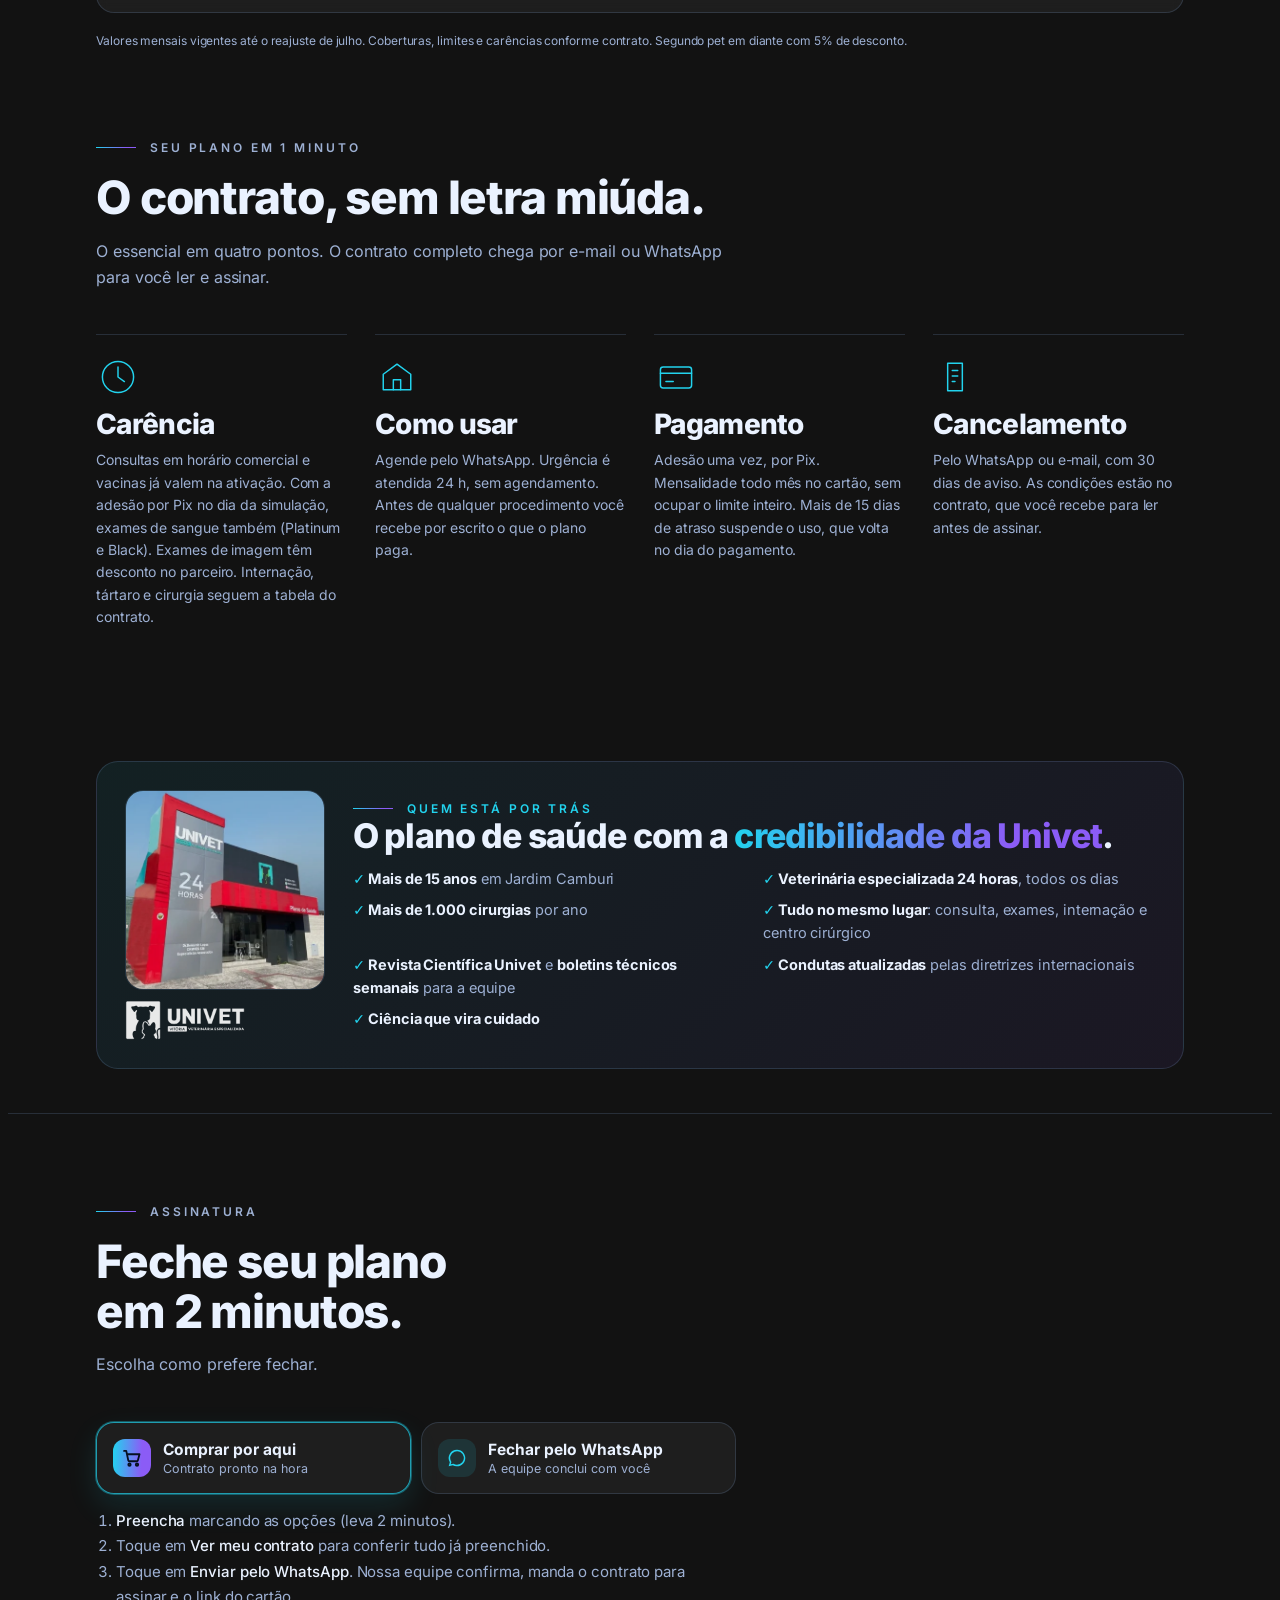
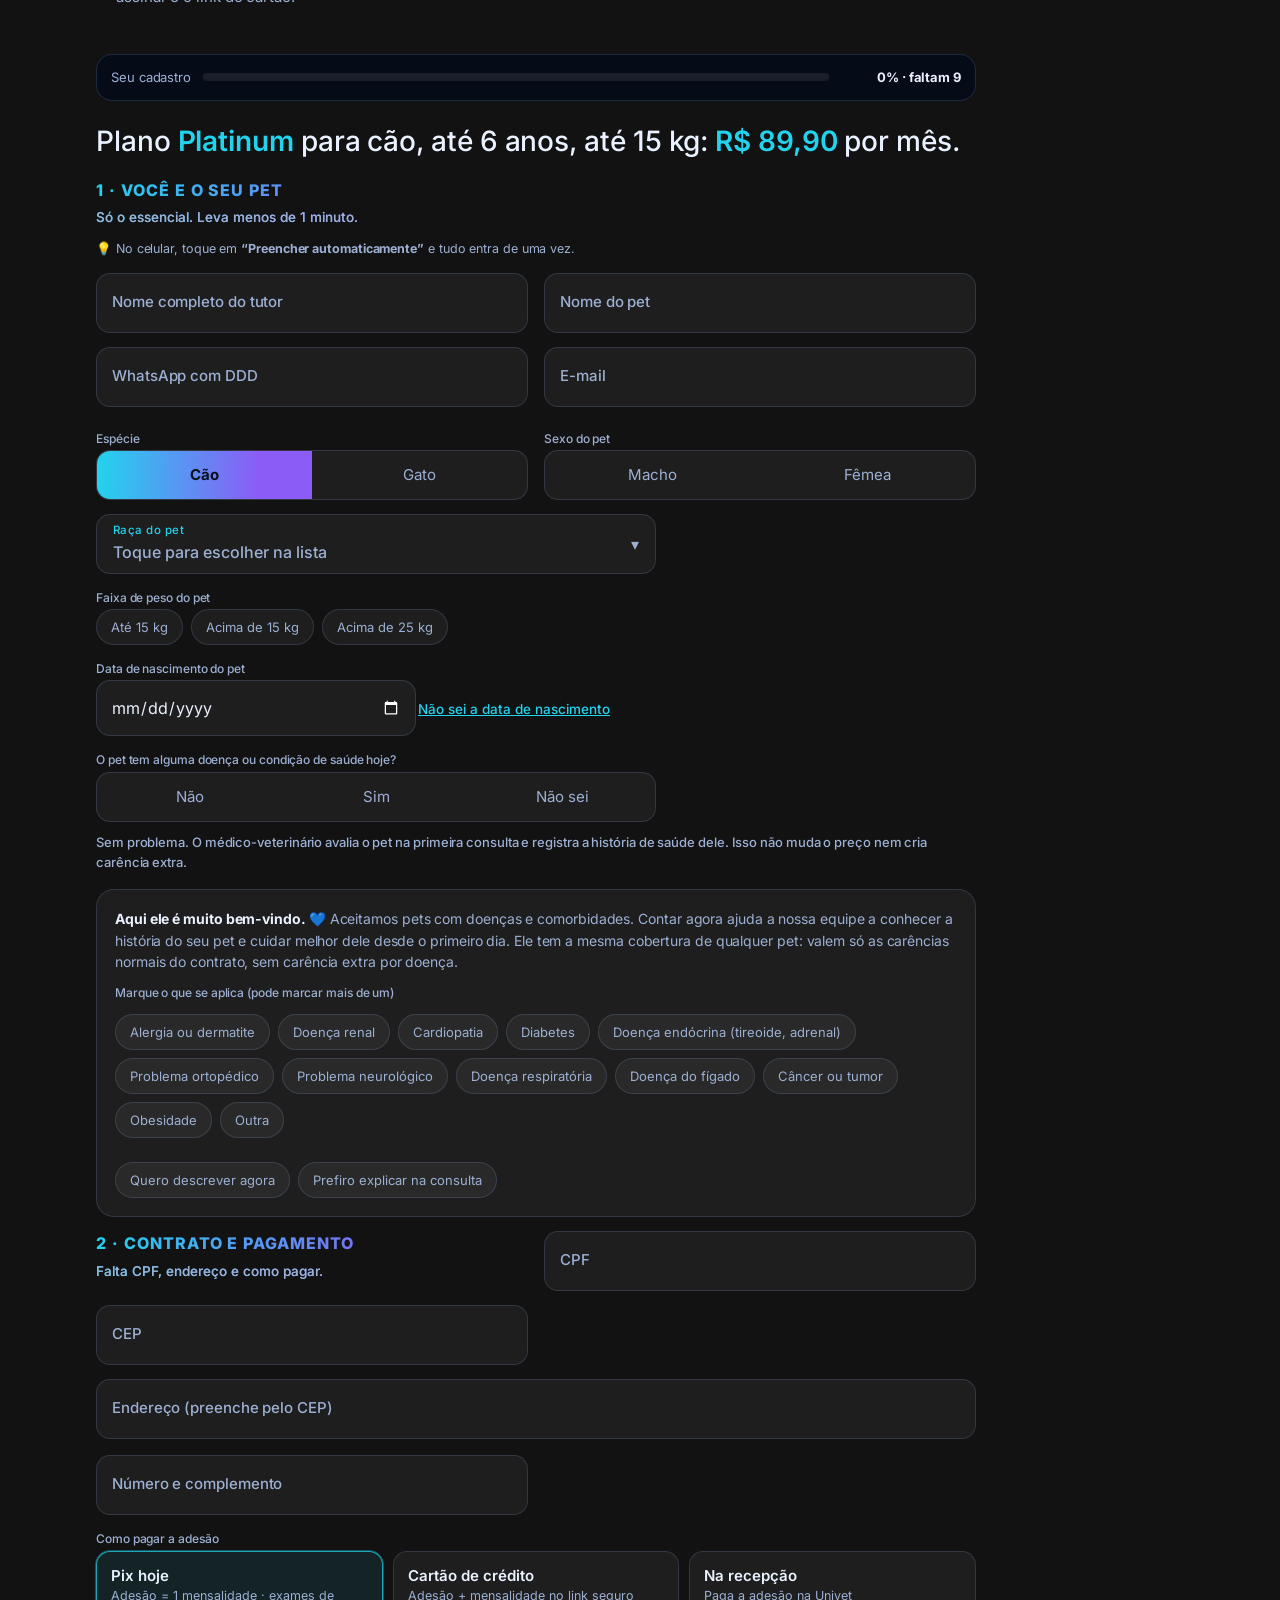
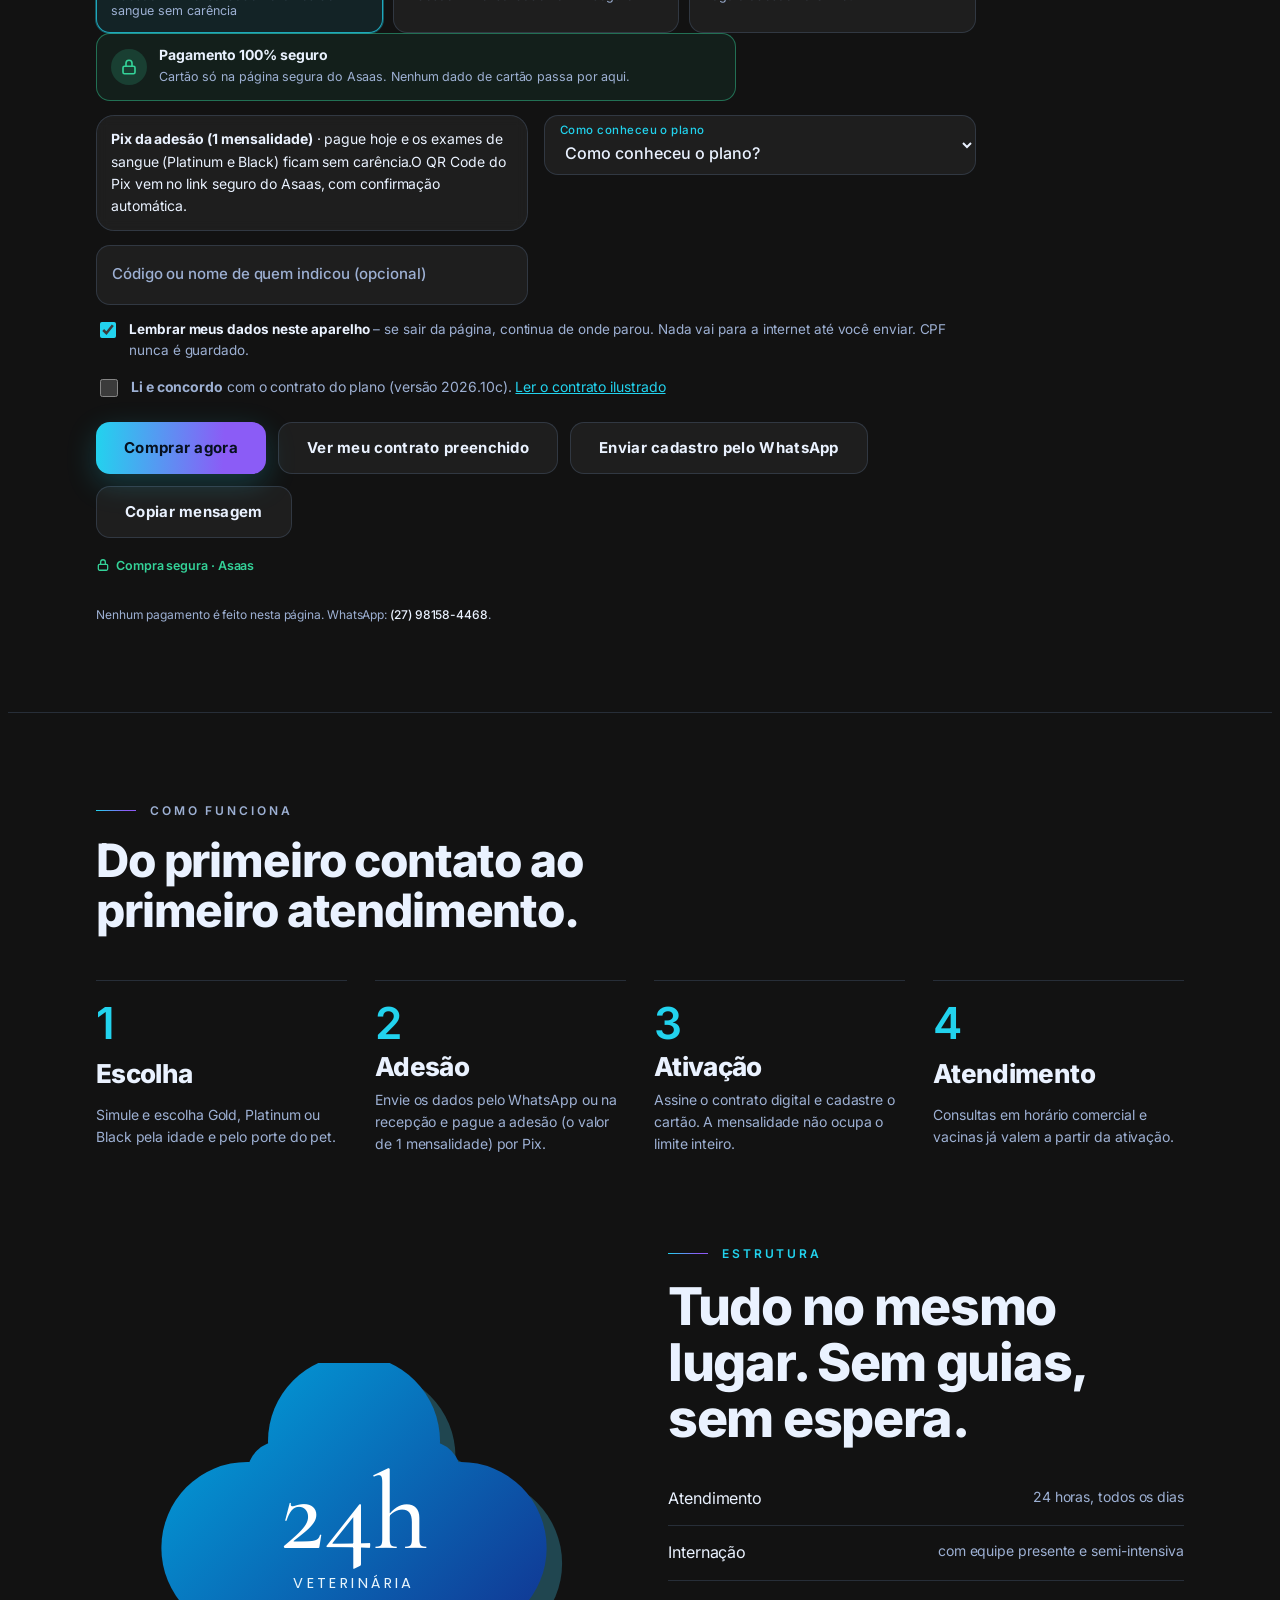
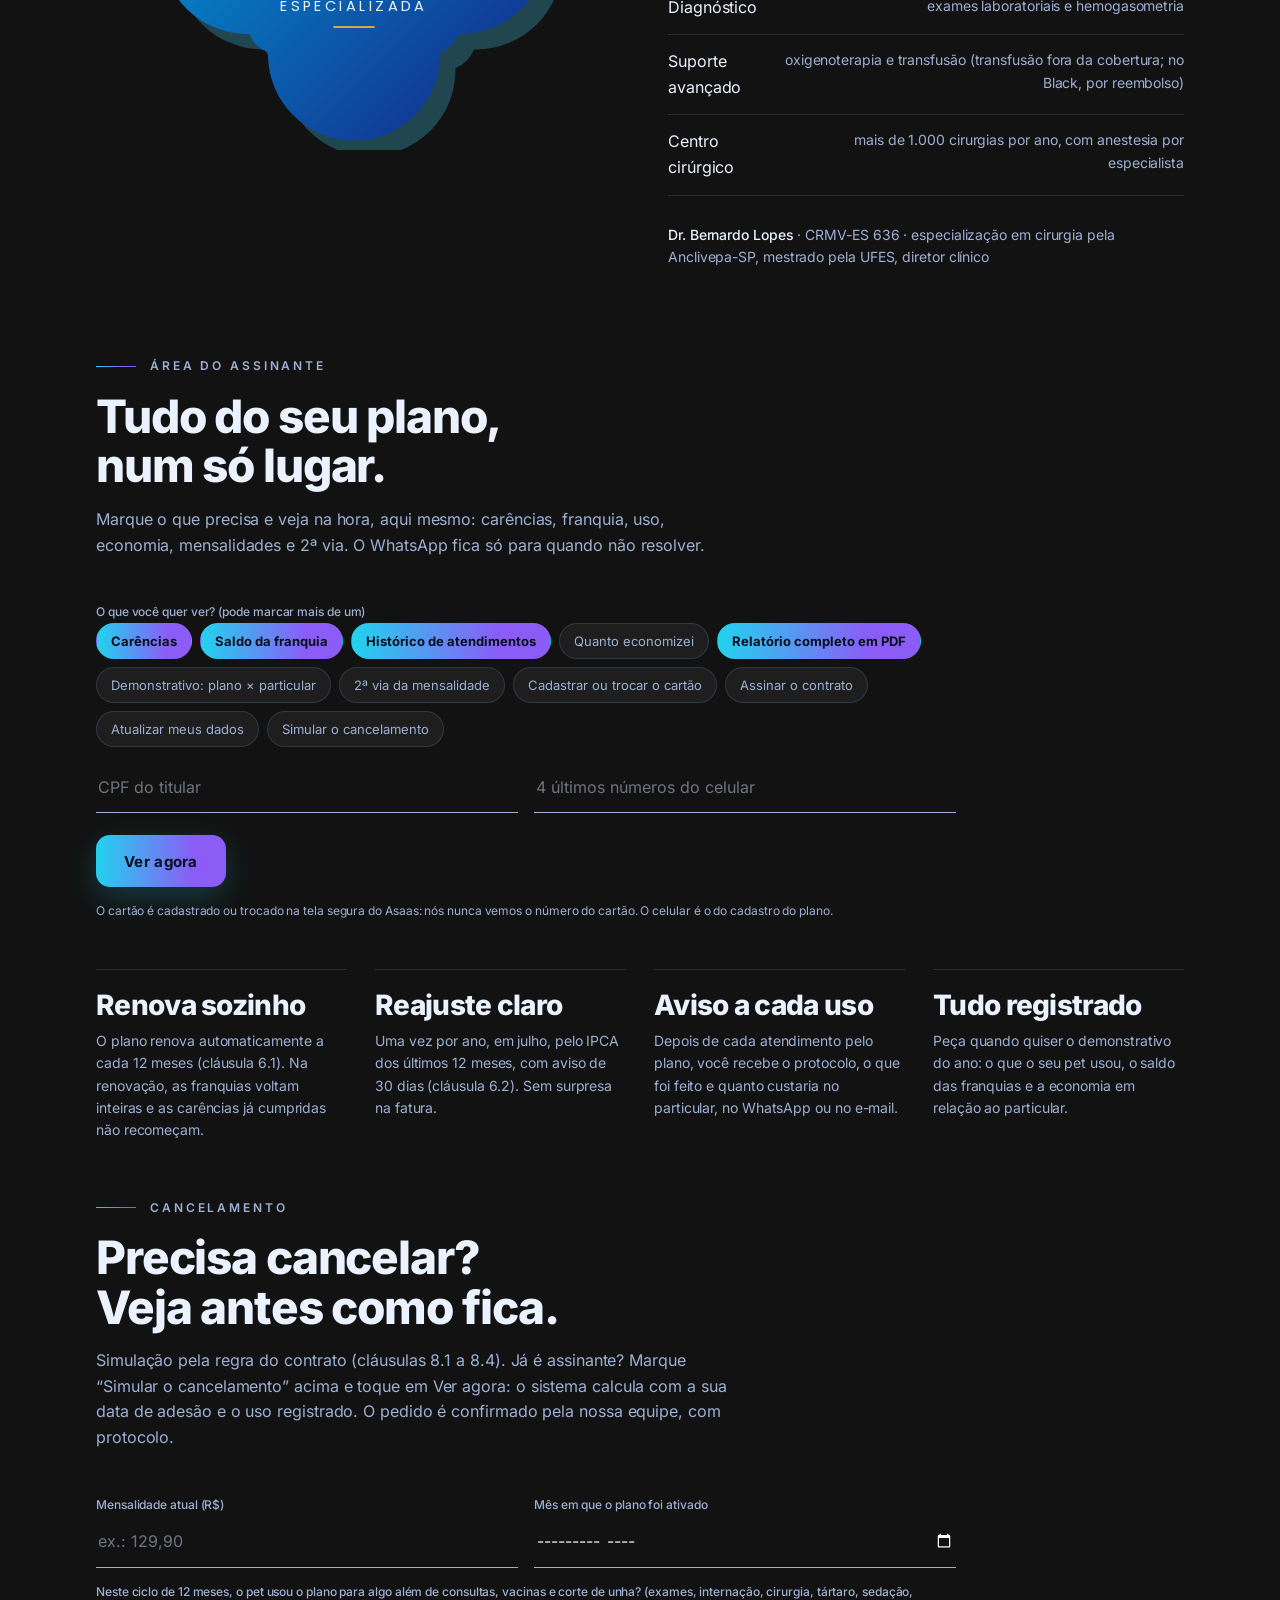
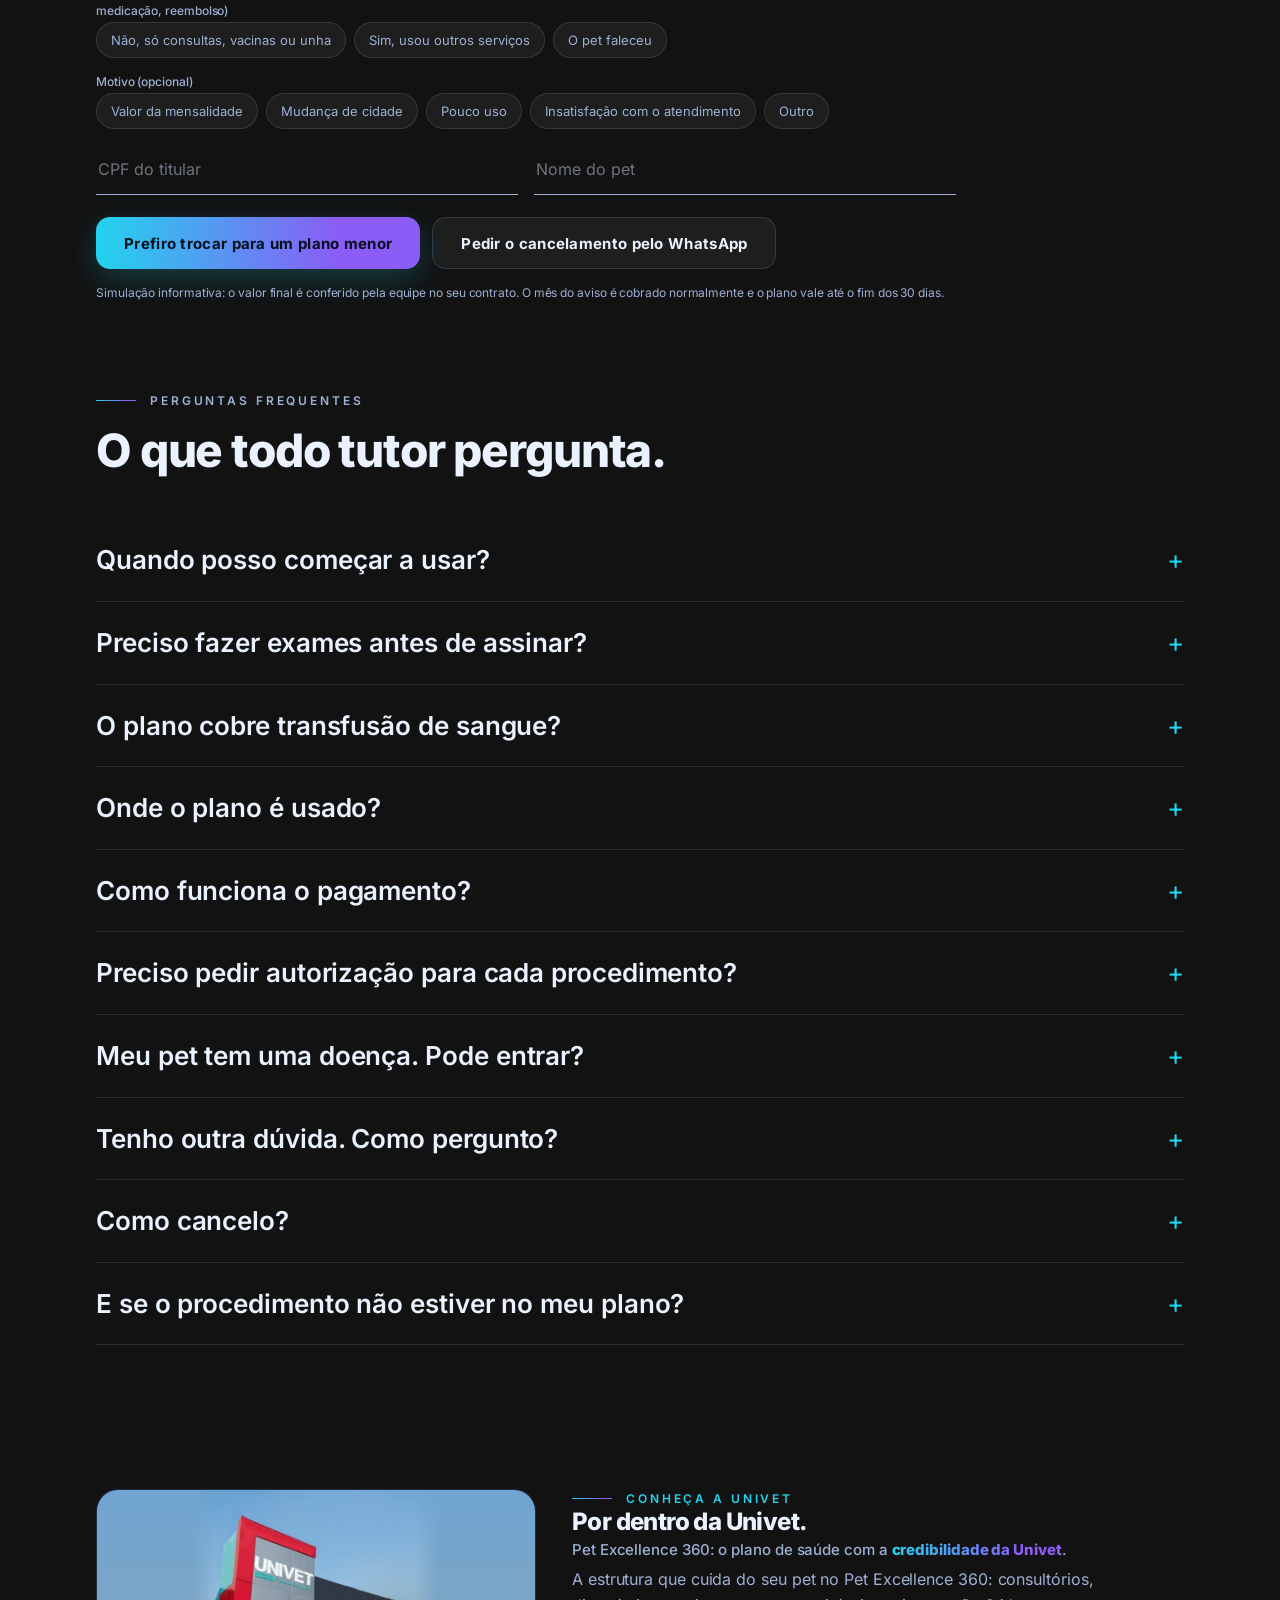
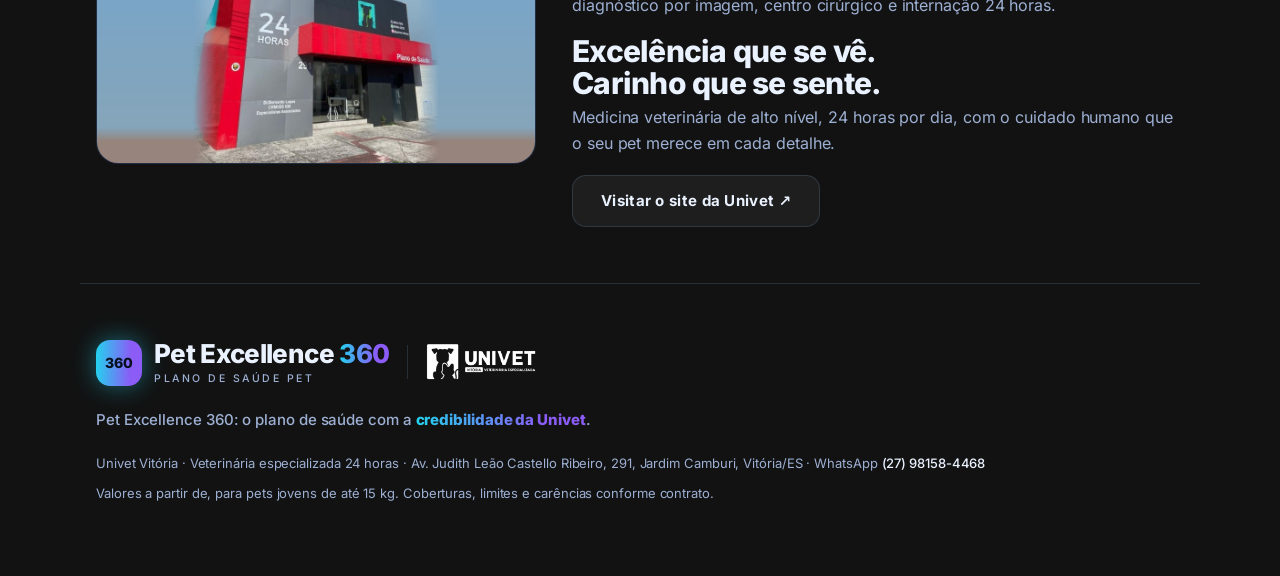
==== commit 2da33569: "Venda do plano: código do colaborador no link (?v=CODIGO) ou em 'Indicado por', enviado com a venda " ====
--- a/index.html
+++ b/index.html
@@ -146,7 +146,7 @@
       <div class="pixbox" id="pixBox"><span><b style="color:var(--ink)">Adesão por Pix: o valor de 1 mensalidade.</b> Pagando hoje, os exames de sangue dos planos Platinum e Black ficam sem carência.</span><div class="pixrow" hidden><span>Chave Pix (CNPJ)</span> <code id="pixChave">67.311.711/0001-58</code><button type="button" class="btn ghost sm" id="copyPix">Copiar chave Pix</button></div><span>O QR Code do Pix aparece no link seguro do Asaas, depois de assinar o contrato. A confirmação é automática.</span></div>
       <div class="pixbox" id="cartaoBox" hidden><span><b style="color:var(--ink)">Cartão de crédito recorrente.</b> No link seguro do Asaas você paga a adesão (o valor de 1 mensalidade) e cadastra o cartão, já com a 1ª mensalidade. A mensalidade não ocupa o limite inteiro do cartão. Os dados do cartão são digitados só no Asaas, nunca nesta página.</span></div>
       <div><select id="como" aria-label="Como conheceu"><option value="">Como conheceu o plano?</option><option>Já sou cliente da Univet</option><option>Indicação de amigo</option><option>Instagram</option><option>Google</option><option>Outro</option></select></div>
-      <div><input id="ind" placeholder="Indicado por (nome do assinante, opcional)" aria-label="Indicado por"></div>
+      <div><input id="ind" placeholder="Código ou nome de quem indicou (opcional)" aria-label="Código ou nome de quem indicou"></div>
       <label class="check full"><input type="checkbox" id="aceite"> <span><b>Li e concordo</b> com o contrato do plano (versão 2026.10c). <a href="#" id="lerContrato" style="color:var(--cyan)">Ler o contrato ilustrado</a></span></label>
       <p class="err" id="err" hidden>Preencha nome, WhatsApp e nome do pet e marque “Li e concordo” para continuar.</p>
       <div class="full actions"><button class="btn" type="button" id="comprar">Comprar agora</button><button class="btn ghost" type="button" id="verContrato">Ver meu contrato preenchido</button><button class="btn ghost" type="submit" id="enviarWa">Enviar cadastro pelo WhatsApp</button><button class="btn ghost" type="button" id="copy">Copiar mensagem</button></div>
@@ -247,8 +247,8 @@
   <p>Univet Vitória · Veterinária especializada 24 horas · Av. Judith Leão Castello Ribeiro, 291, Jardim Camburi, Vitória/ES · WhatsApp <span class="phone">(27) 98158-4468</span></p>
   <p>Valores a partir de, para pets jovens de até 15 kg. Coberturas, limites e carências conforme contrato.</p>
 </footer>
-<script src="assets/js/app.js?v=970bb1d6" defer></script>
-<script src="assets/js/forms360.js?v=36003" defer></script>
+<script src="assets/js/app.js?v=vend1311" defer></script>
+<script src="assets/js/forms360.js?v=36004" defer></script>
 <script src="assets/js/conheca360.js?v=36003" defer></script>
 <script src="assets/js/assinante360.js?v=36005" defer></script>
 </body>
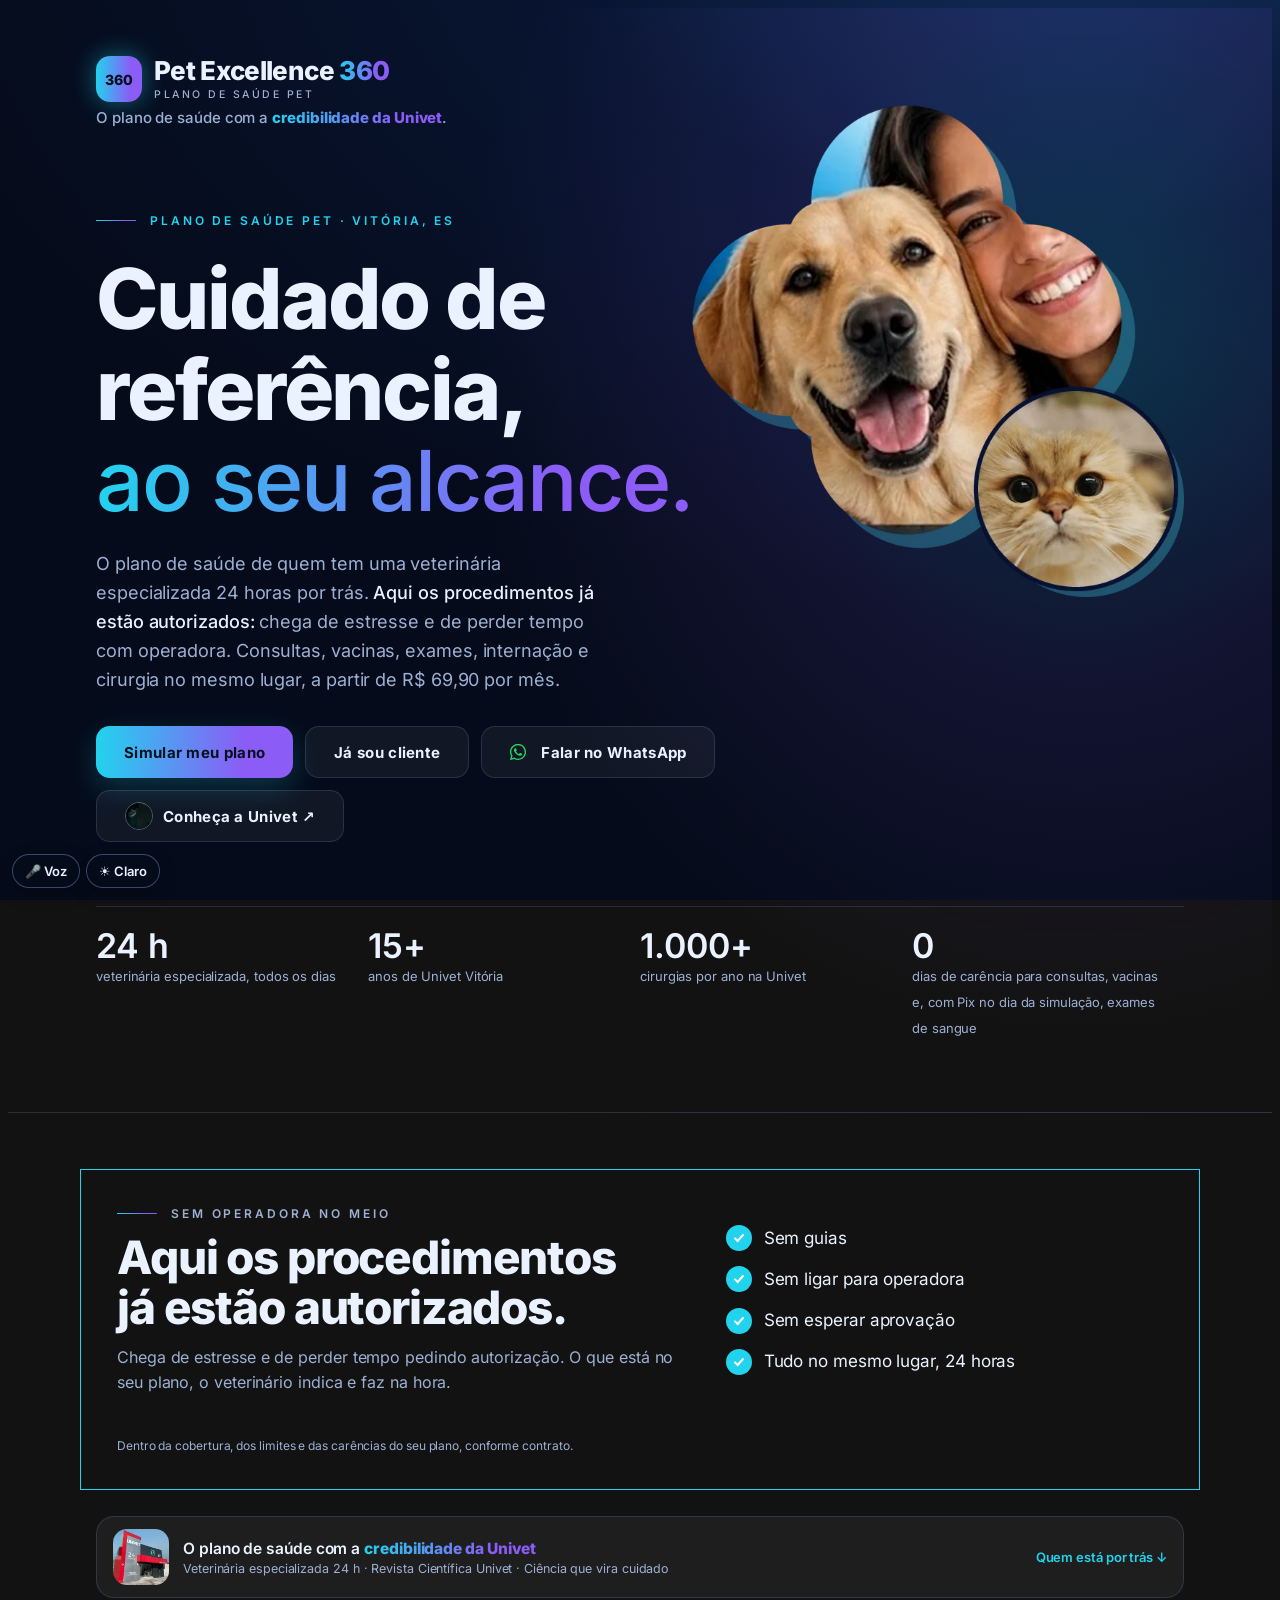
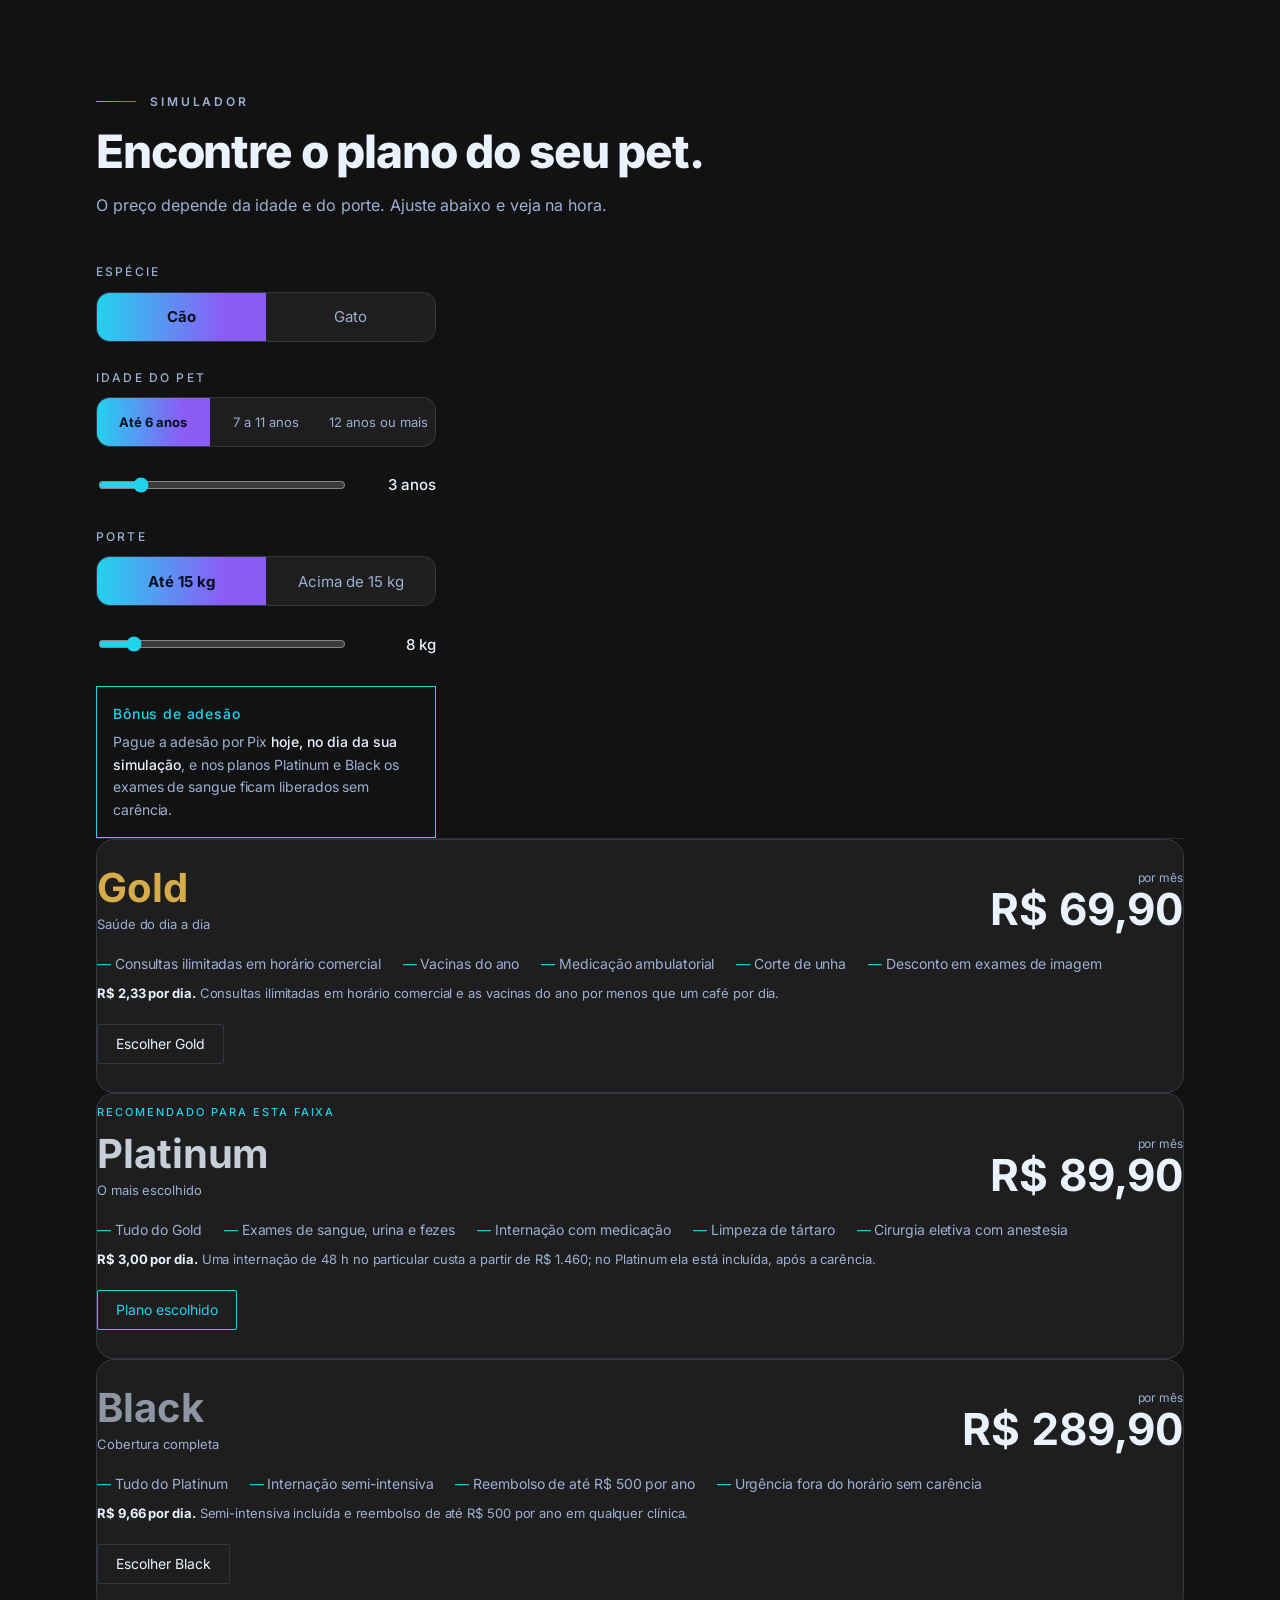
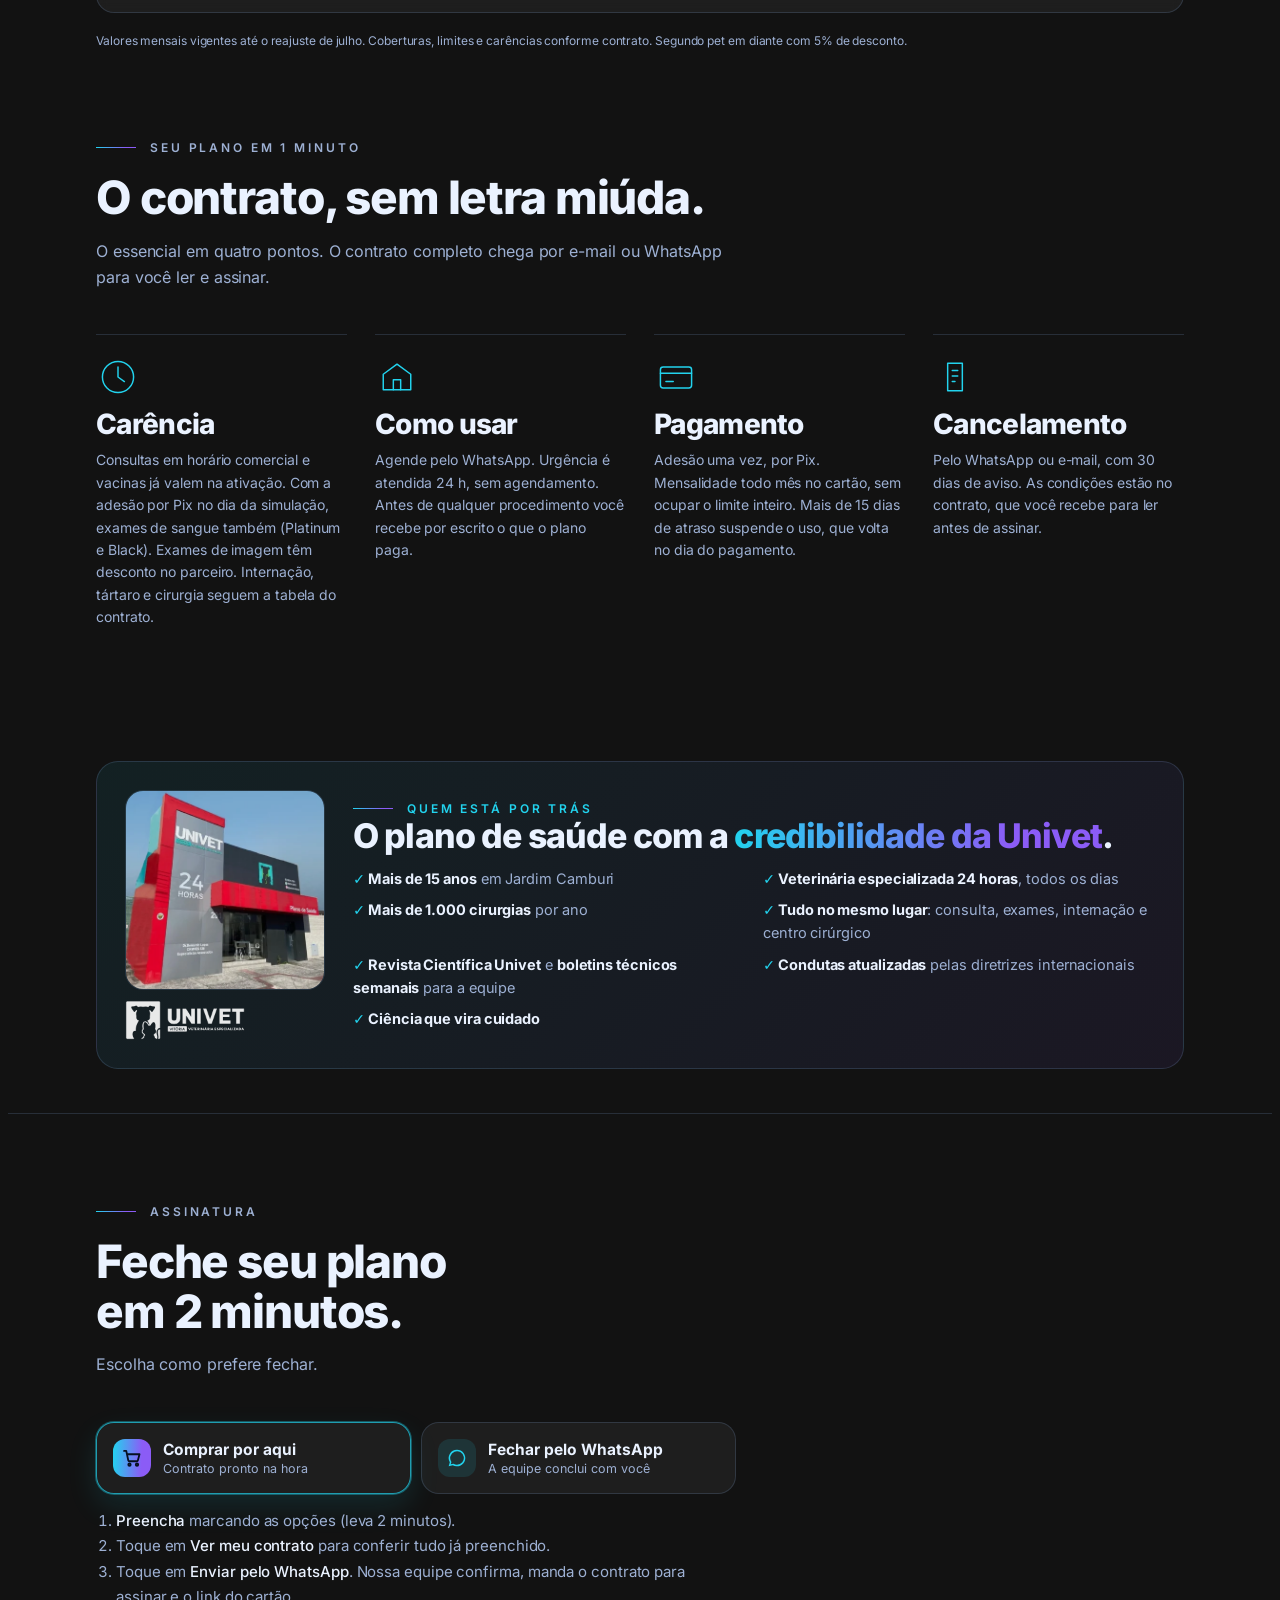
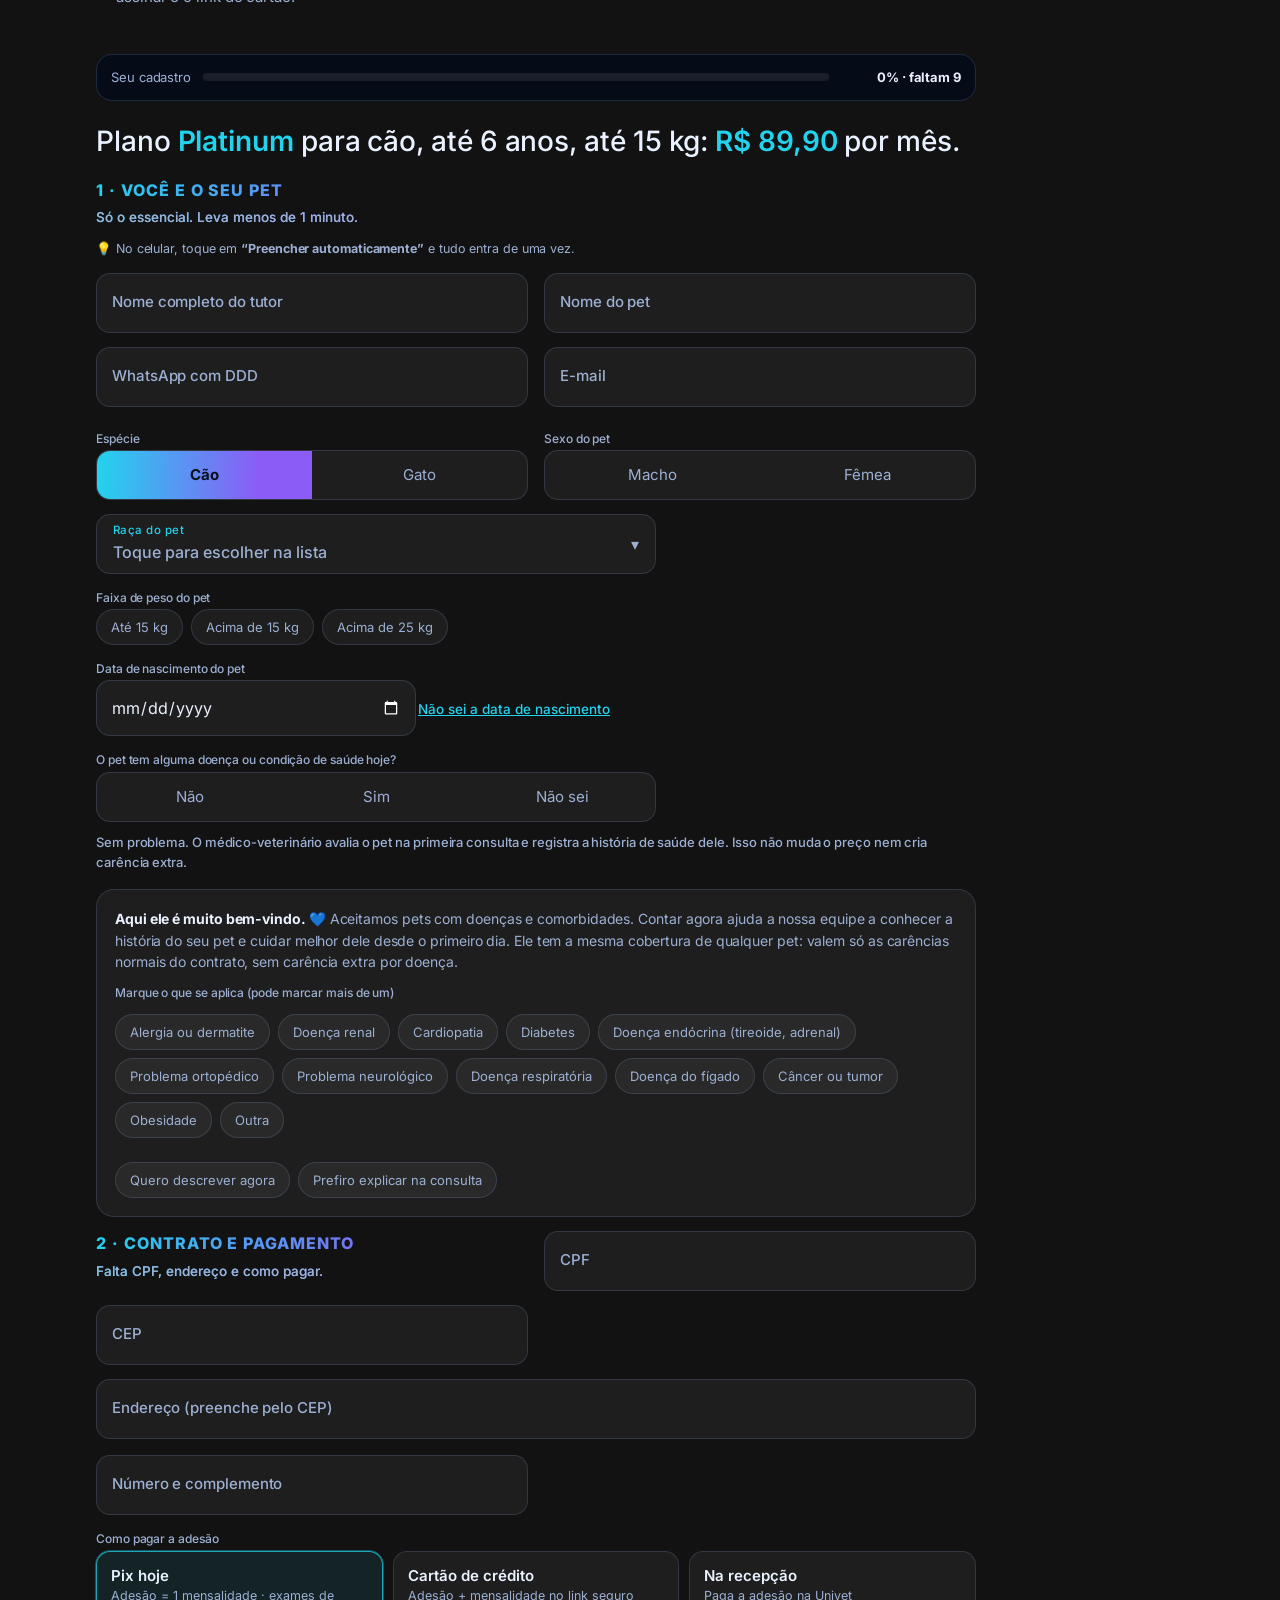
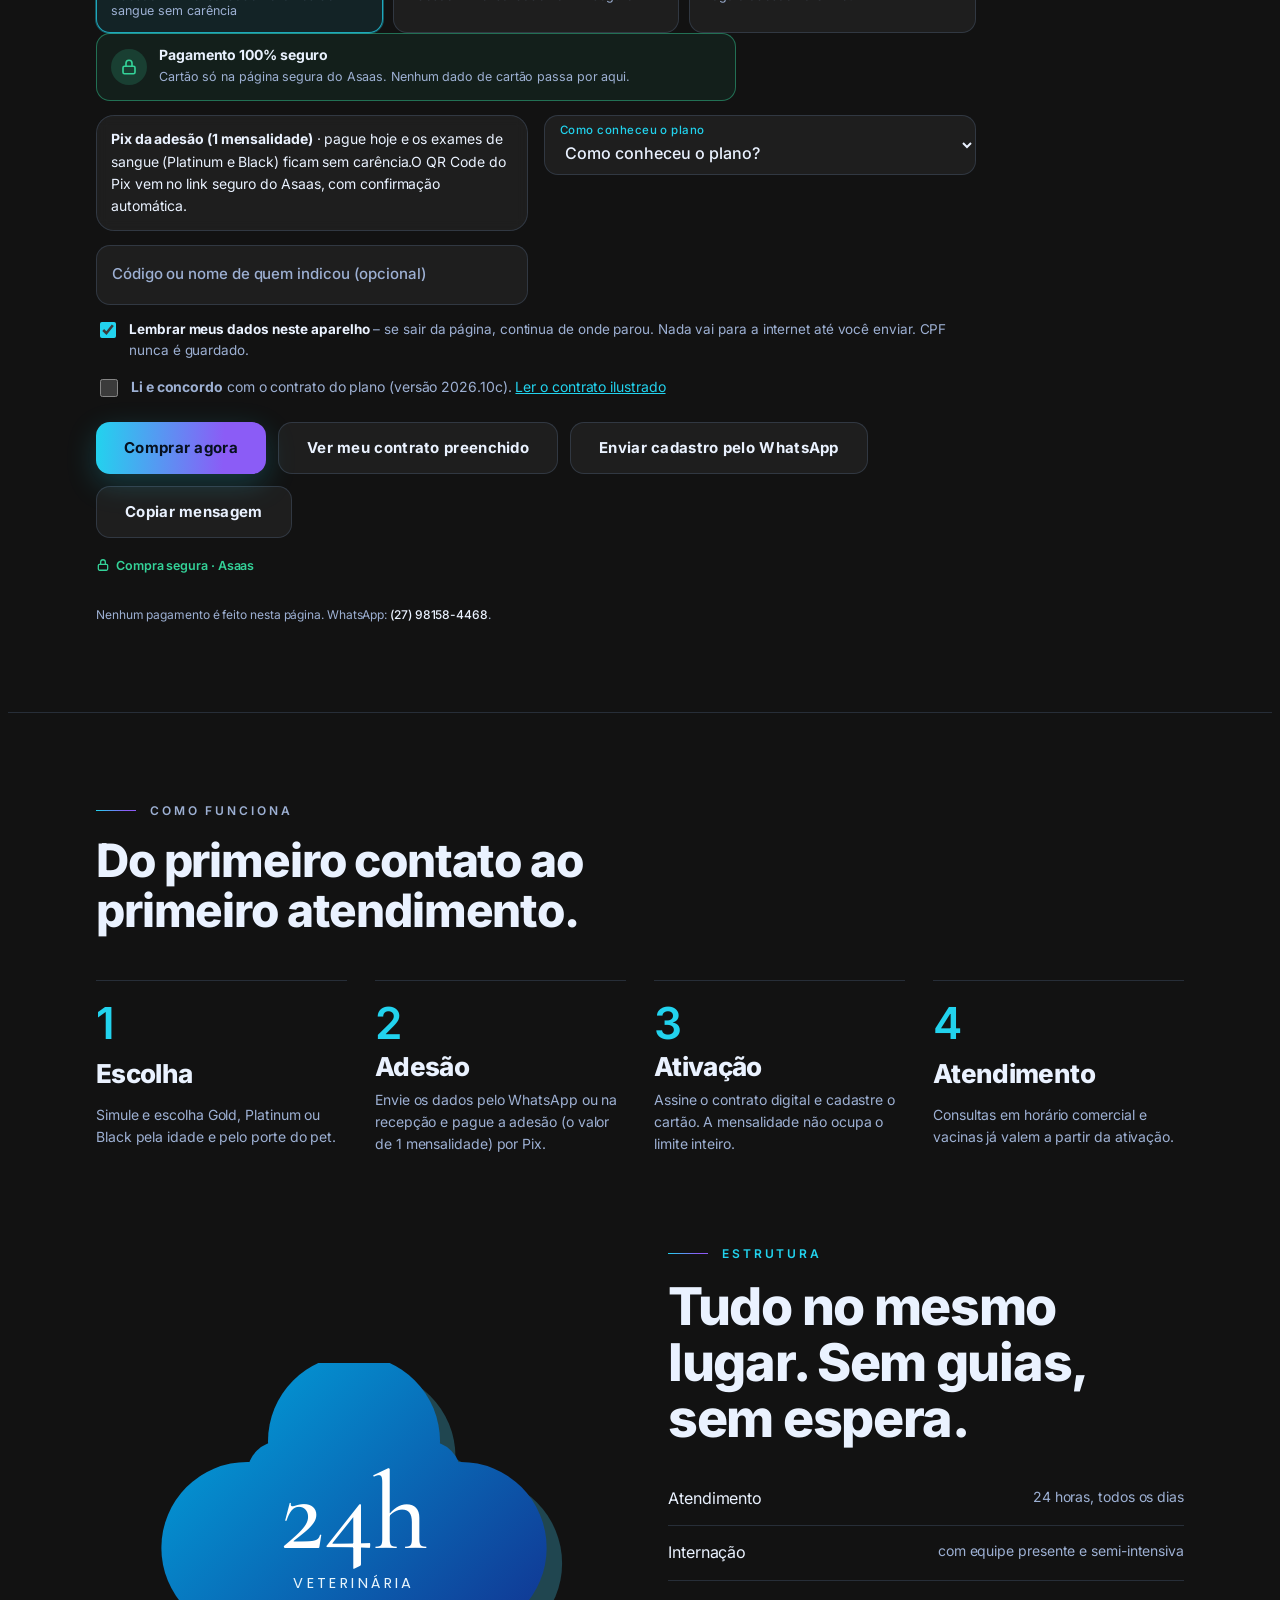
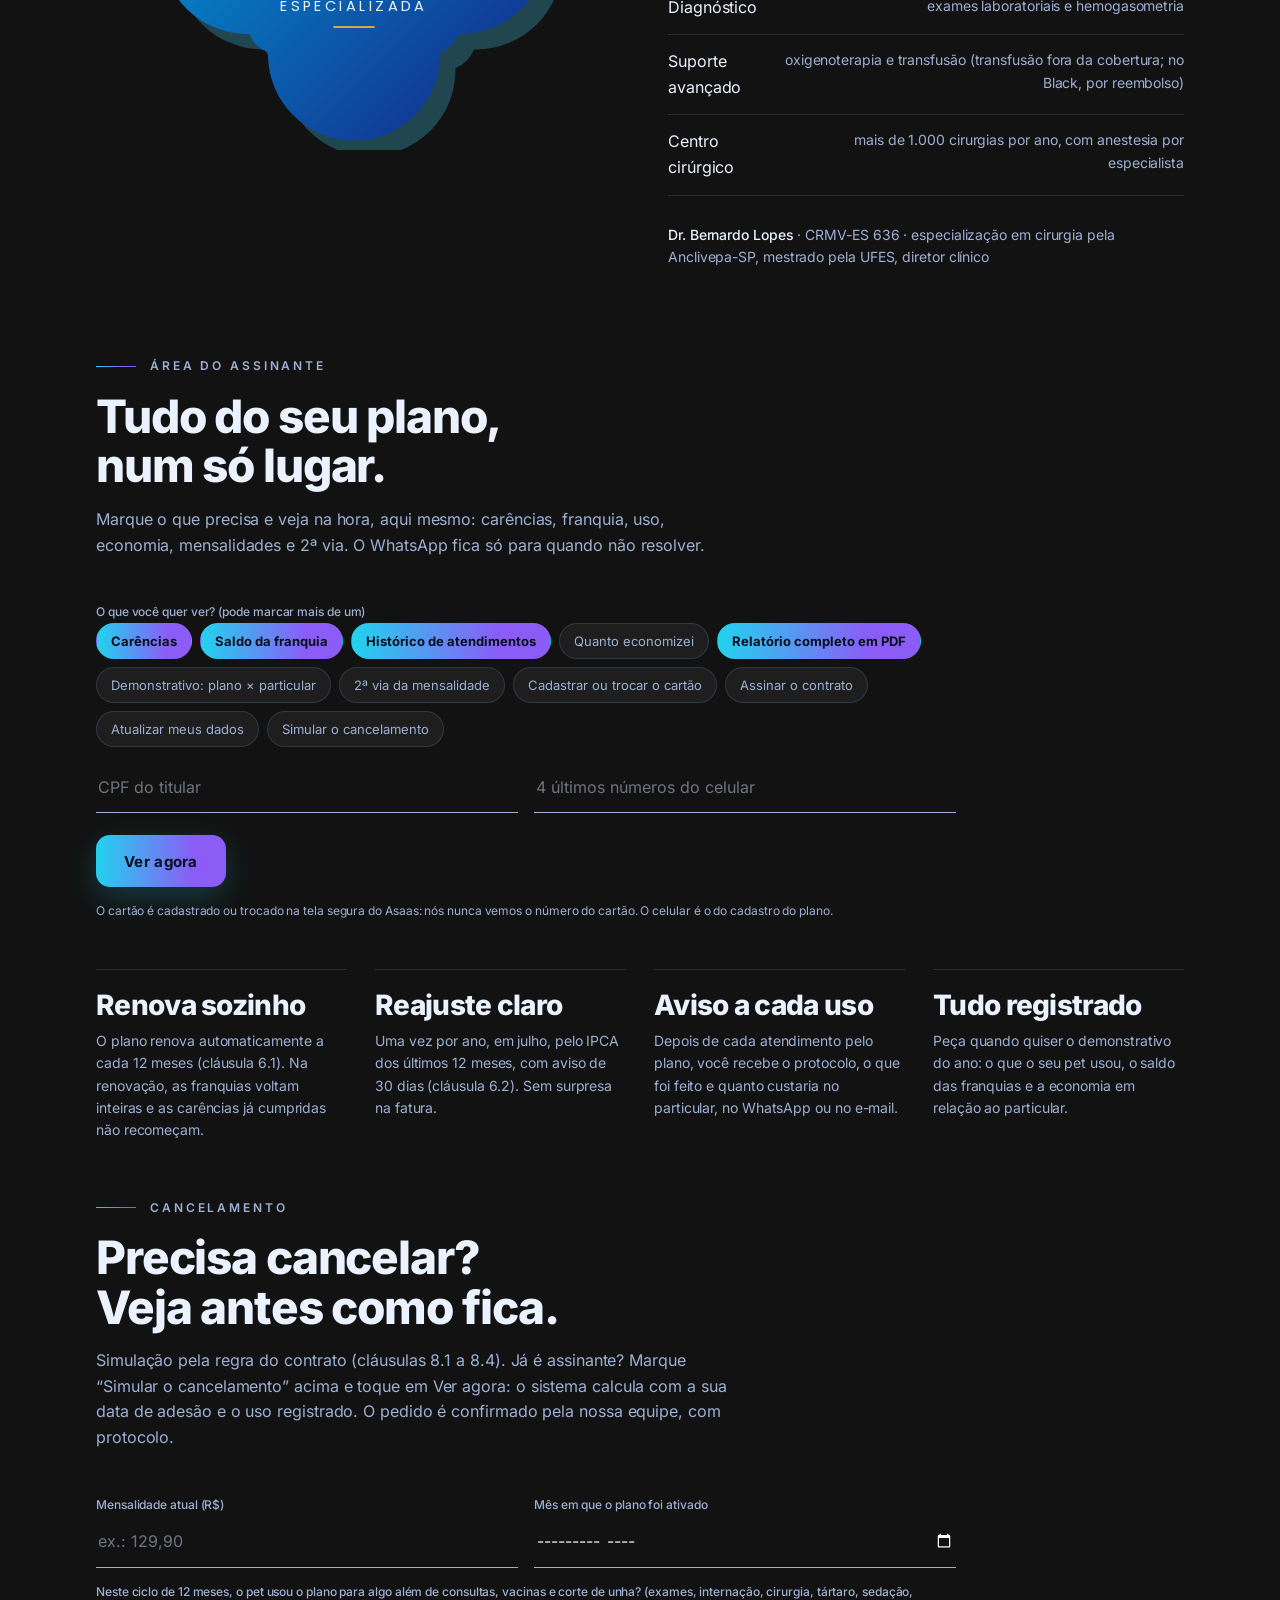
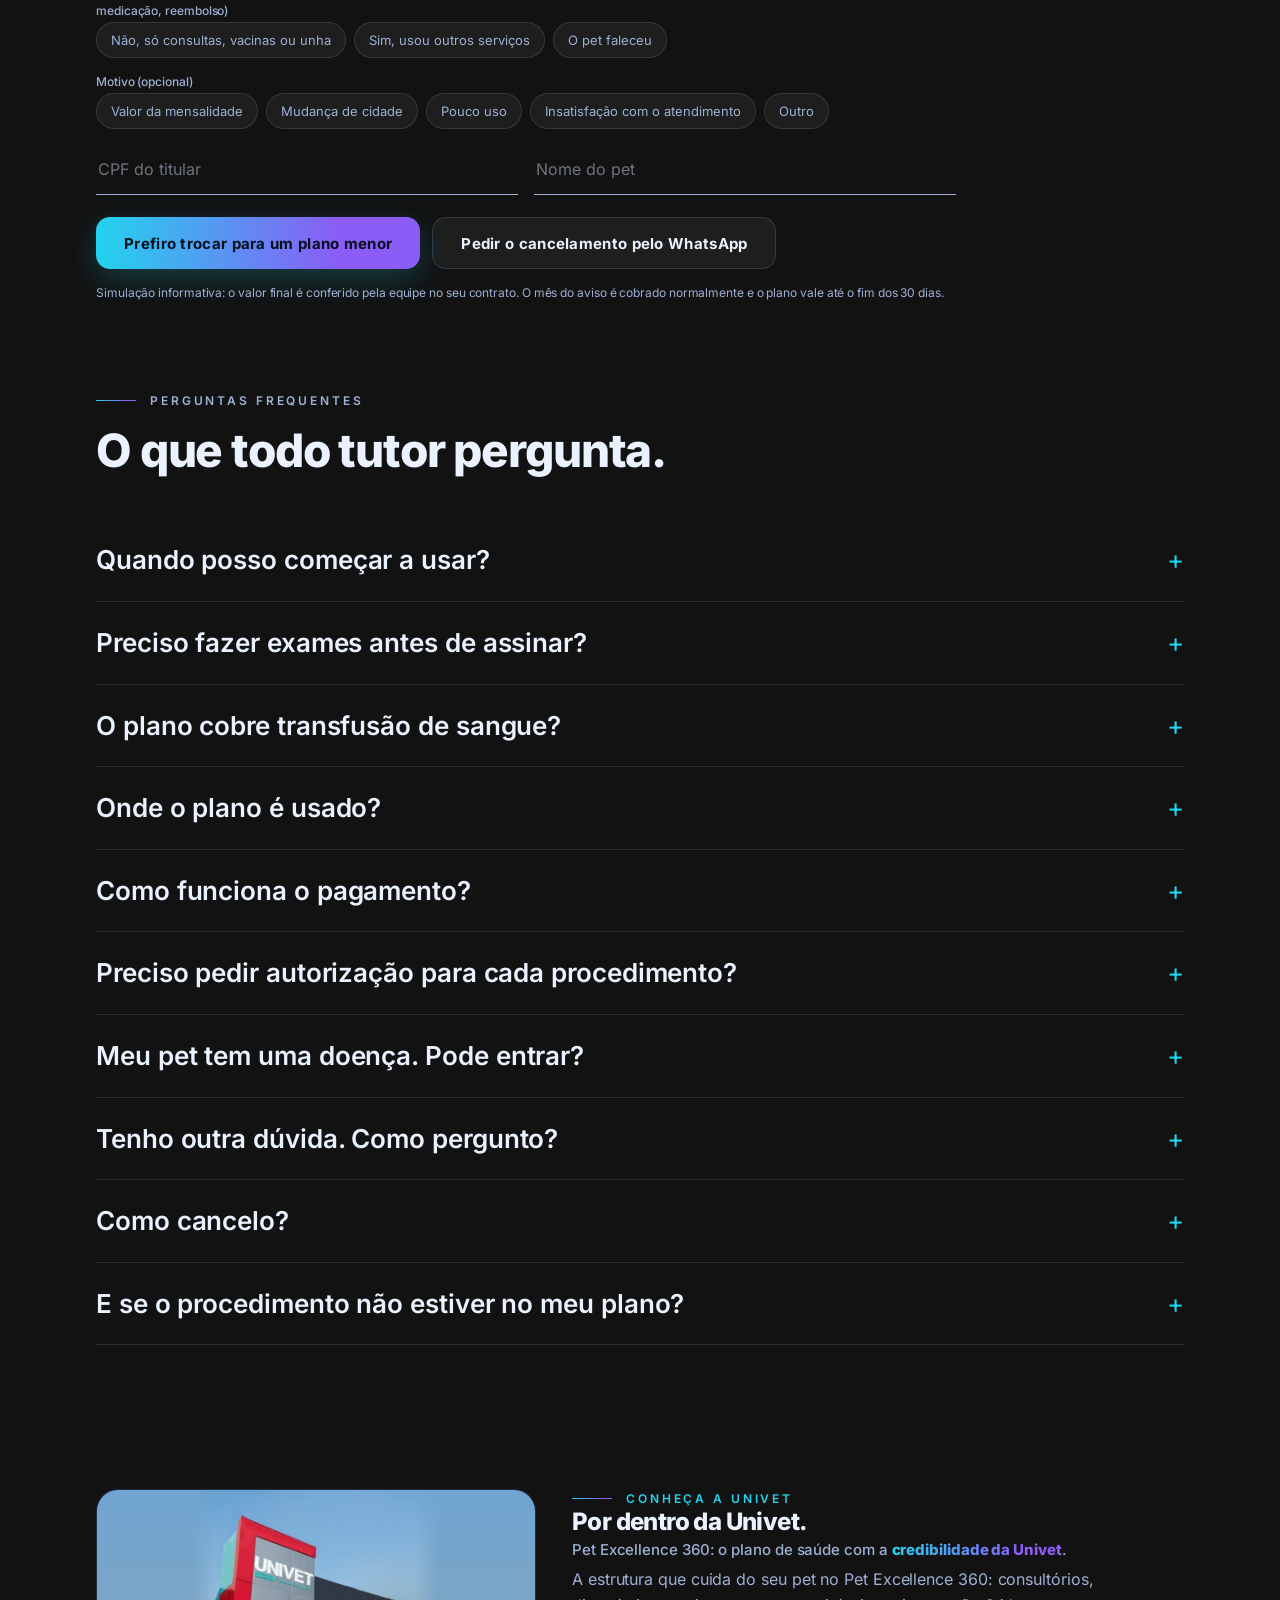
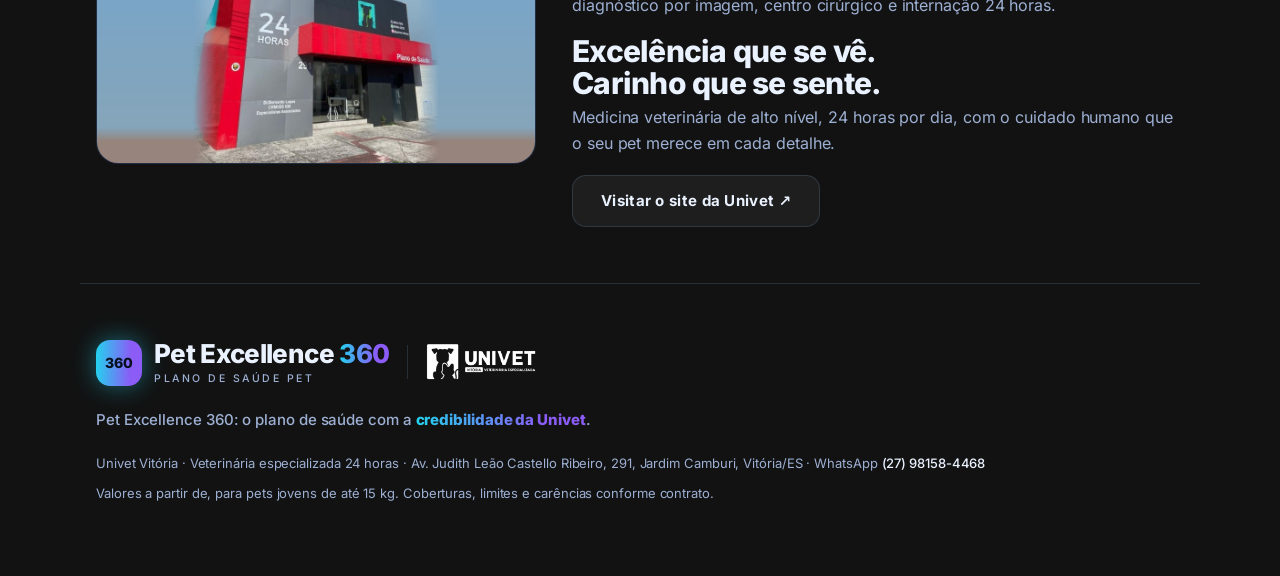
==== commit 5f76b077: "Padrão 360: símbolo do WhatsApp e microfone estilo Google Co-Authored-By: Claude Opus 5.5 <noreply@a" ====
--- a/index.html
+++ b/index.html
@@ -31,6 +31,9 @@
 <link rel="icon" type="image/png" sizes="32x32" href="assets/img/favicon-32.png">
 <link rel="apple-touch-icon" href="assets/img/apple-touch-icon.png">
 <link rel="manifest" href="site.webmanifest">
+<style id="padrao360">/* Padrão 360 (CEO, 14/11/2026): microfone estilo Google e símbolo do WhatsApp em tudo */@font-face{font-family:U360Mic;src:url([data-uri]) format('woff');unicode-range:U+1F399,U+1F3A4}@font-face{font-family:Inter;src:url([data-uri]) format('woff');unicode-range:U+1F399,U+1F3A4}@font-face{font-family:'Poppins';src:url([data-uri]) format('woff');unicode-range:U+1F399,U+1F3A4}@font-face{font-family:system-ui;src:url([data-uri]) format('woff');unicode-range:U+1F399,U+1F3A4}
+#v360-voz,.v360-voz{font-family:U360Mic,inherit}
+a[href*="wa.me/"]:not(:has(svg))::before,a[href*="api.whatsapp.com"]:not(:has(svg))::before,.com-wa:not(:has(svg))::before{content:"";display:inline-block;width:1.05em;height:1.05em;margin-right:.35em;vertical-align:-.16em;background:url("data:image/svg+xml,%3Csvg%20xmlns='http://www.w3.org/2000/svg'%20viewBox='0%200%2024%2024'%3E%3Cpath%20fill='%2325D366'%20d='M17.472%2014.382c-.297-.149-1.758-.867-2.03-.967-.273-.099-.471-.148-.67.15-.197.297-.767.966-.94%201.164-.173.199-.347.223-.644.075-.297-.15-1.255-.463-2.39-1.475-.883-.788-1.48-1.761-1.653-2.059-.173-.297-.018-.458.13-.606.134-.133.298-.347.446-.52.149-.174.198-.298.298-.497.099-.198.05-.371-.025-.52-.075-.149-.669-1.612-.916-2.207-.242-.579-.487-.5-.669-.51-.173-.008-.371-.01-.57-.01-.198%200-.52.074-.792.372-.272.297-1.04%201.016-1.04%202.479%200%201.462%201.065%202.875%201.213%203.074.149.198%202.096%203.2%205.077%204.487.709.306%201.262.489%201.694.625.712.227%201.36.195%201.871.118.571-.085%201.758-.719%202.006-1.413.248-.694.248-1.289.173-1.413-.074-.124-.272-.198-.57-.347m-5.421%207.403h-.004a9.87%209.87%200%2001-5.031-1.378l-.361-.214-3.741.982.998-3.648-.235-.374a9.86%209.86%200%2001-1.51-5.26c.001-5.45%204.436-9.884%209.888-9.884%202.64%200%205.122%201.03%206.988%202.898a9.825%209.825%200%20012.893%206.994c-.003%205.45-4.437%209.884-9.885%209.884m8.413-18.297A11.815%2011.815%200%200012.05%200C5.495%200%20.16%205.335.157%2011.892c0%202.096.547%204.142%201.588%205.945L.057%2024l6.305-1.654a11.882%2011.882%200%20005.683%201.448h.005c6.554%200%2011.89-5.335%2011.893-11.893a11.821%2011.821%200%2000-3.48-8.413Z'/%3E%3C/svg%3E") no-repeat center/contain}</style>
 </head>
 <body>
 <header class="hero">
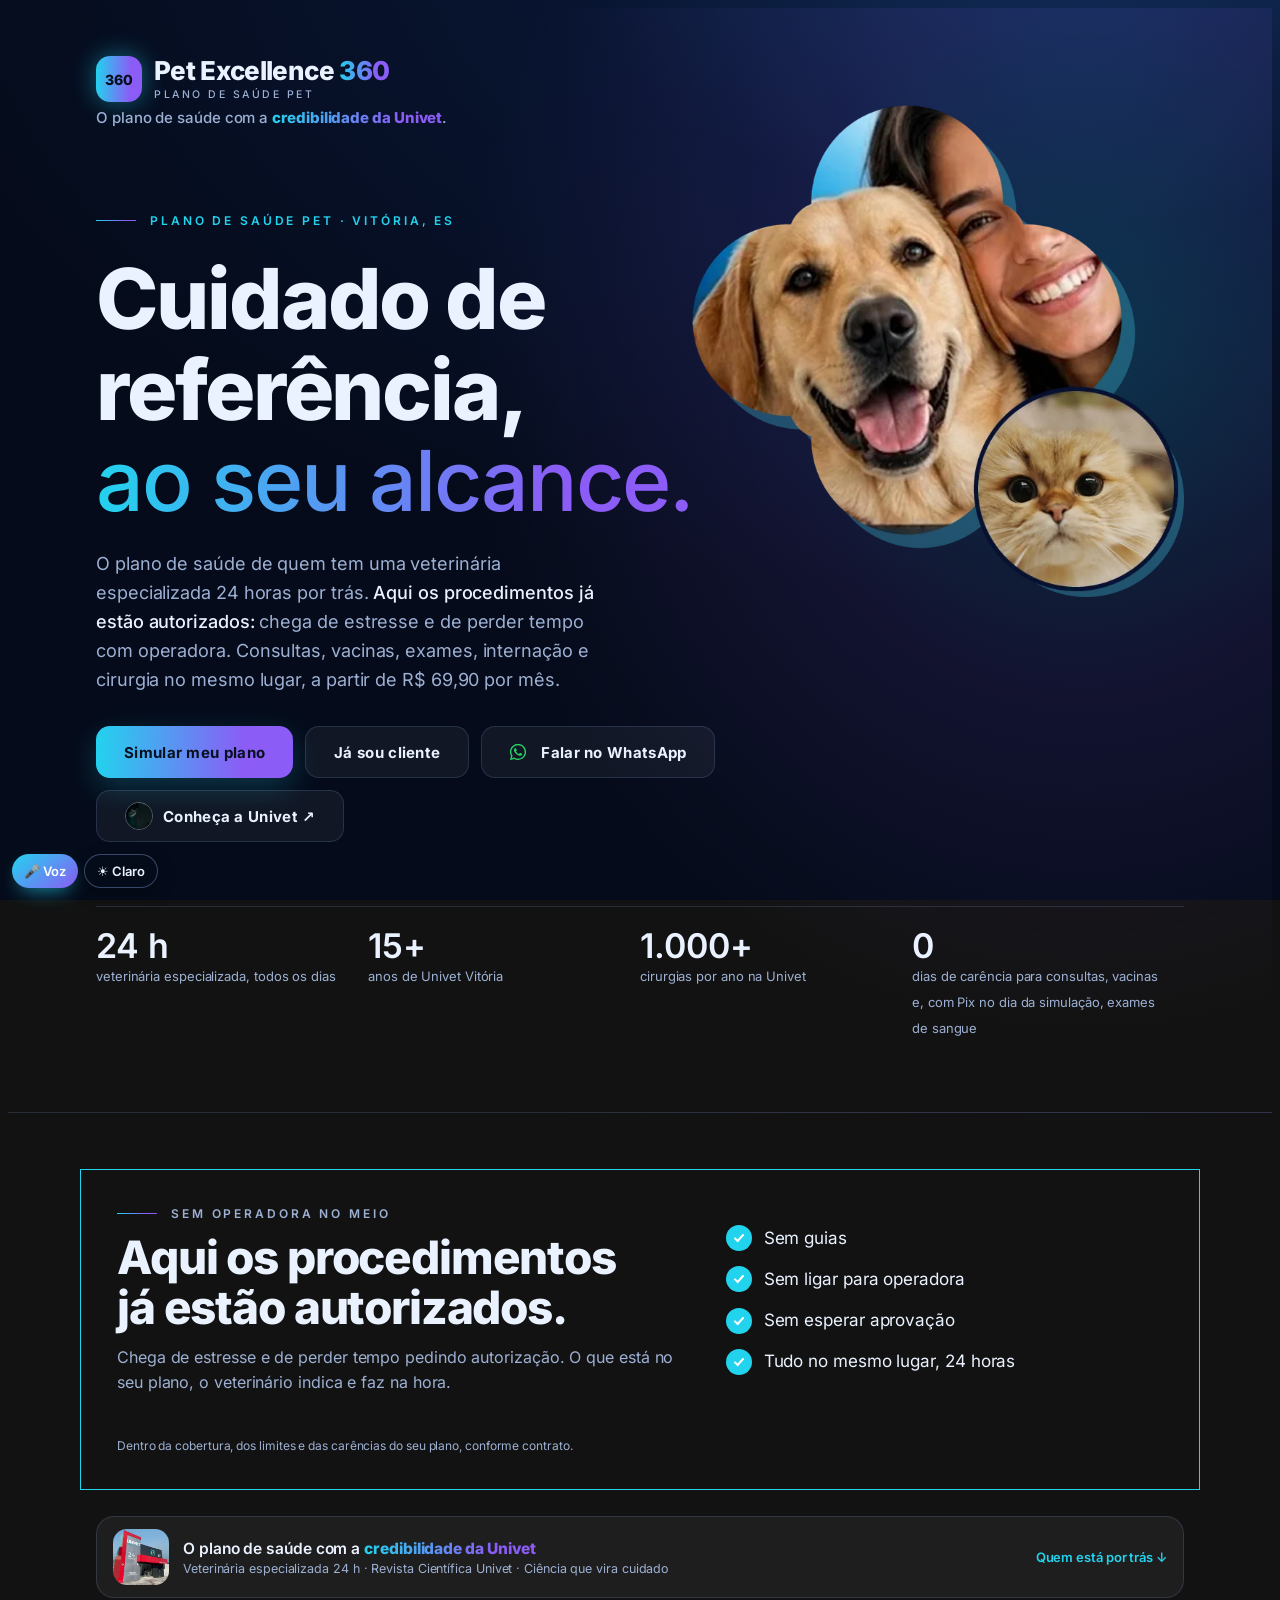
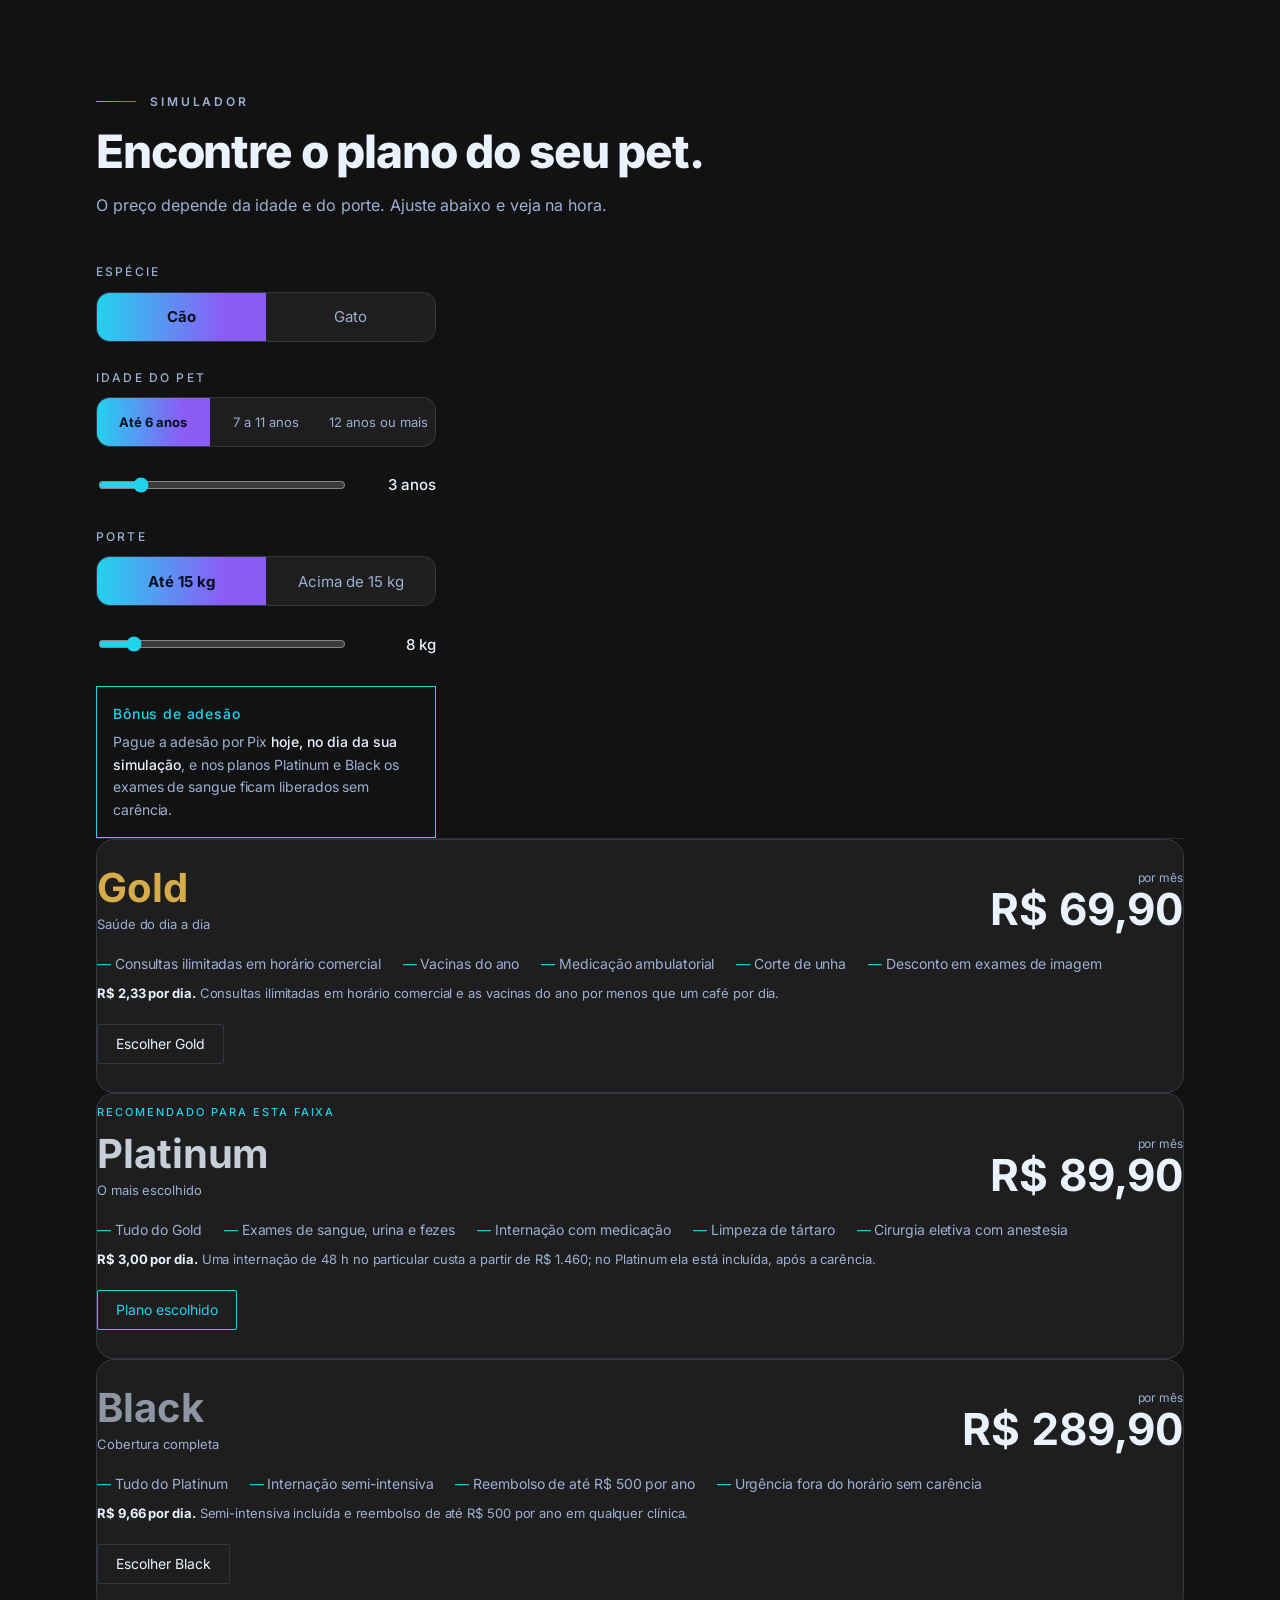
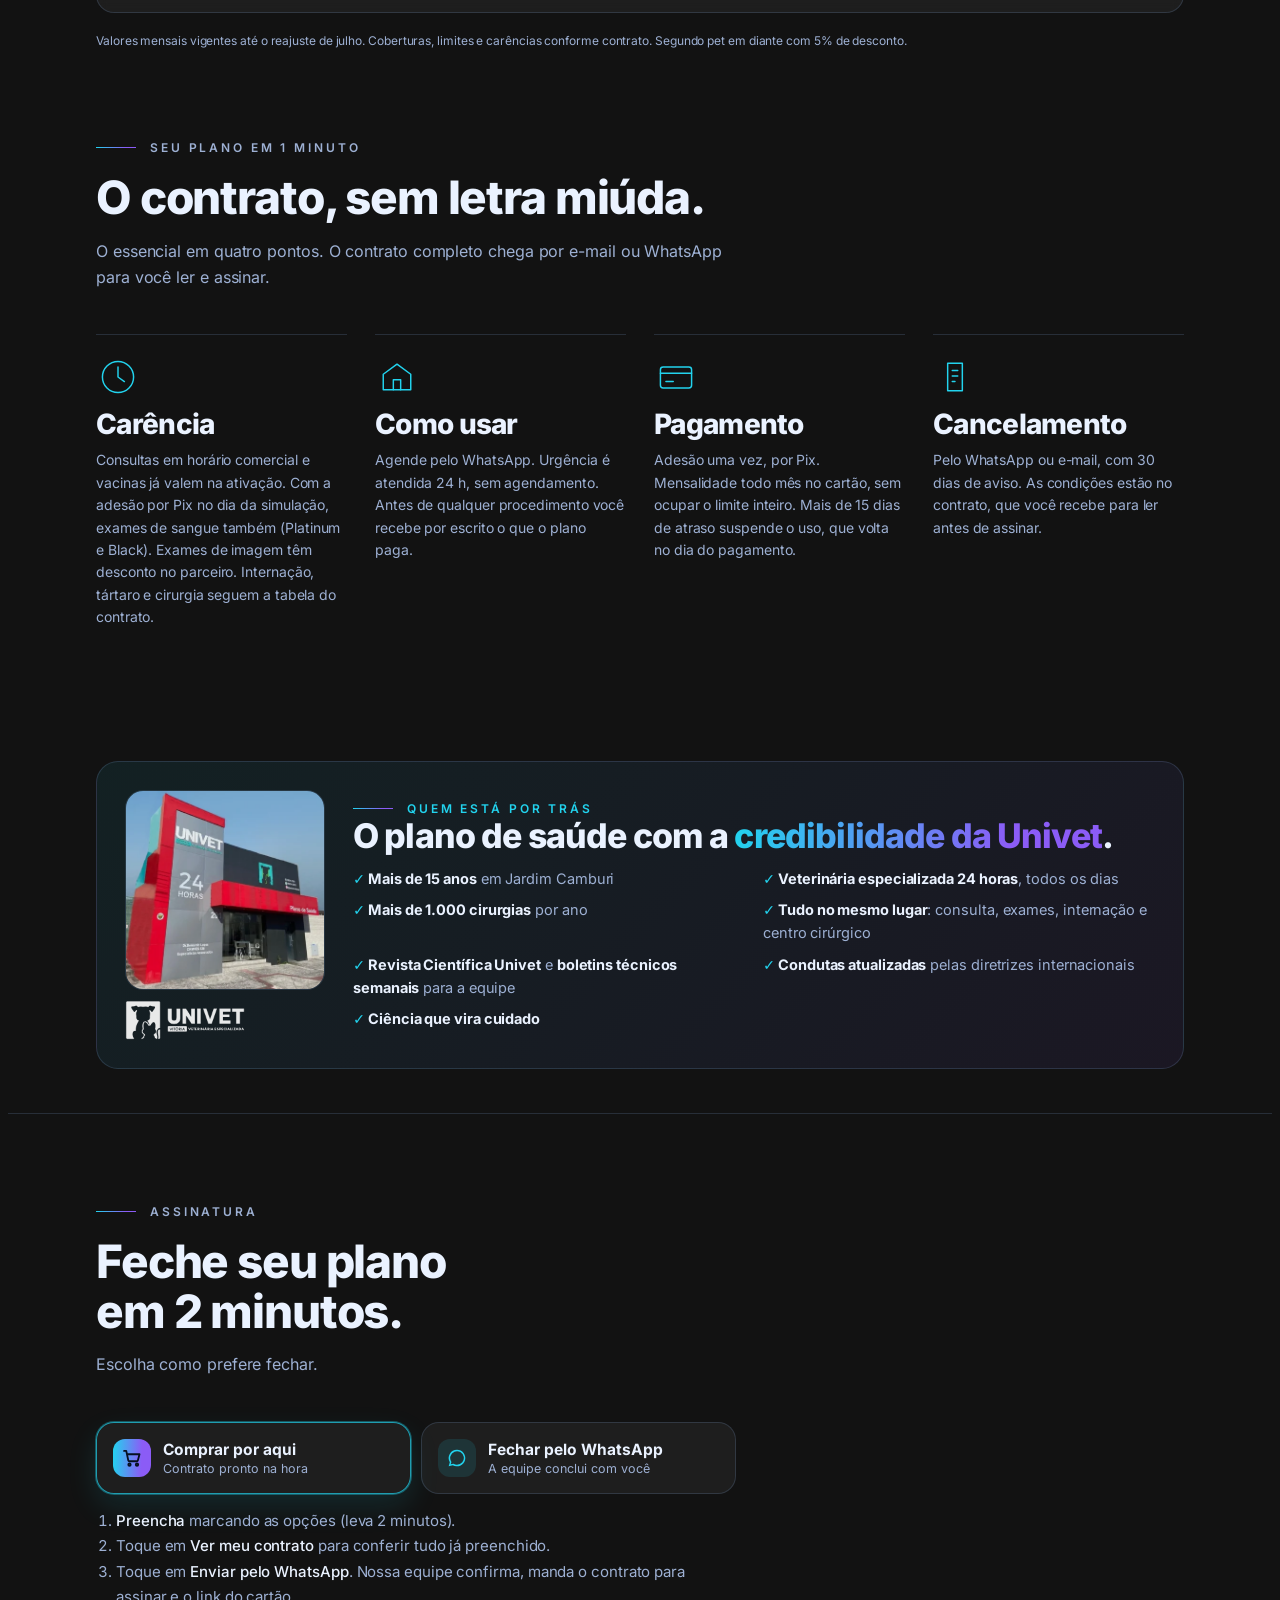
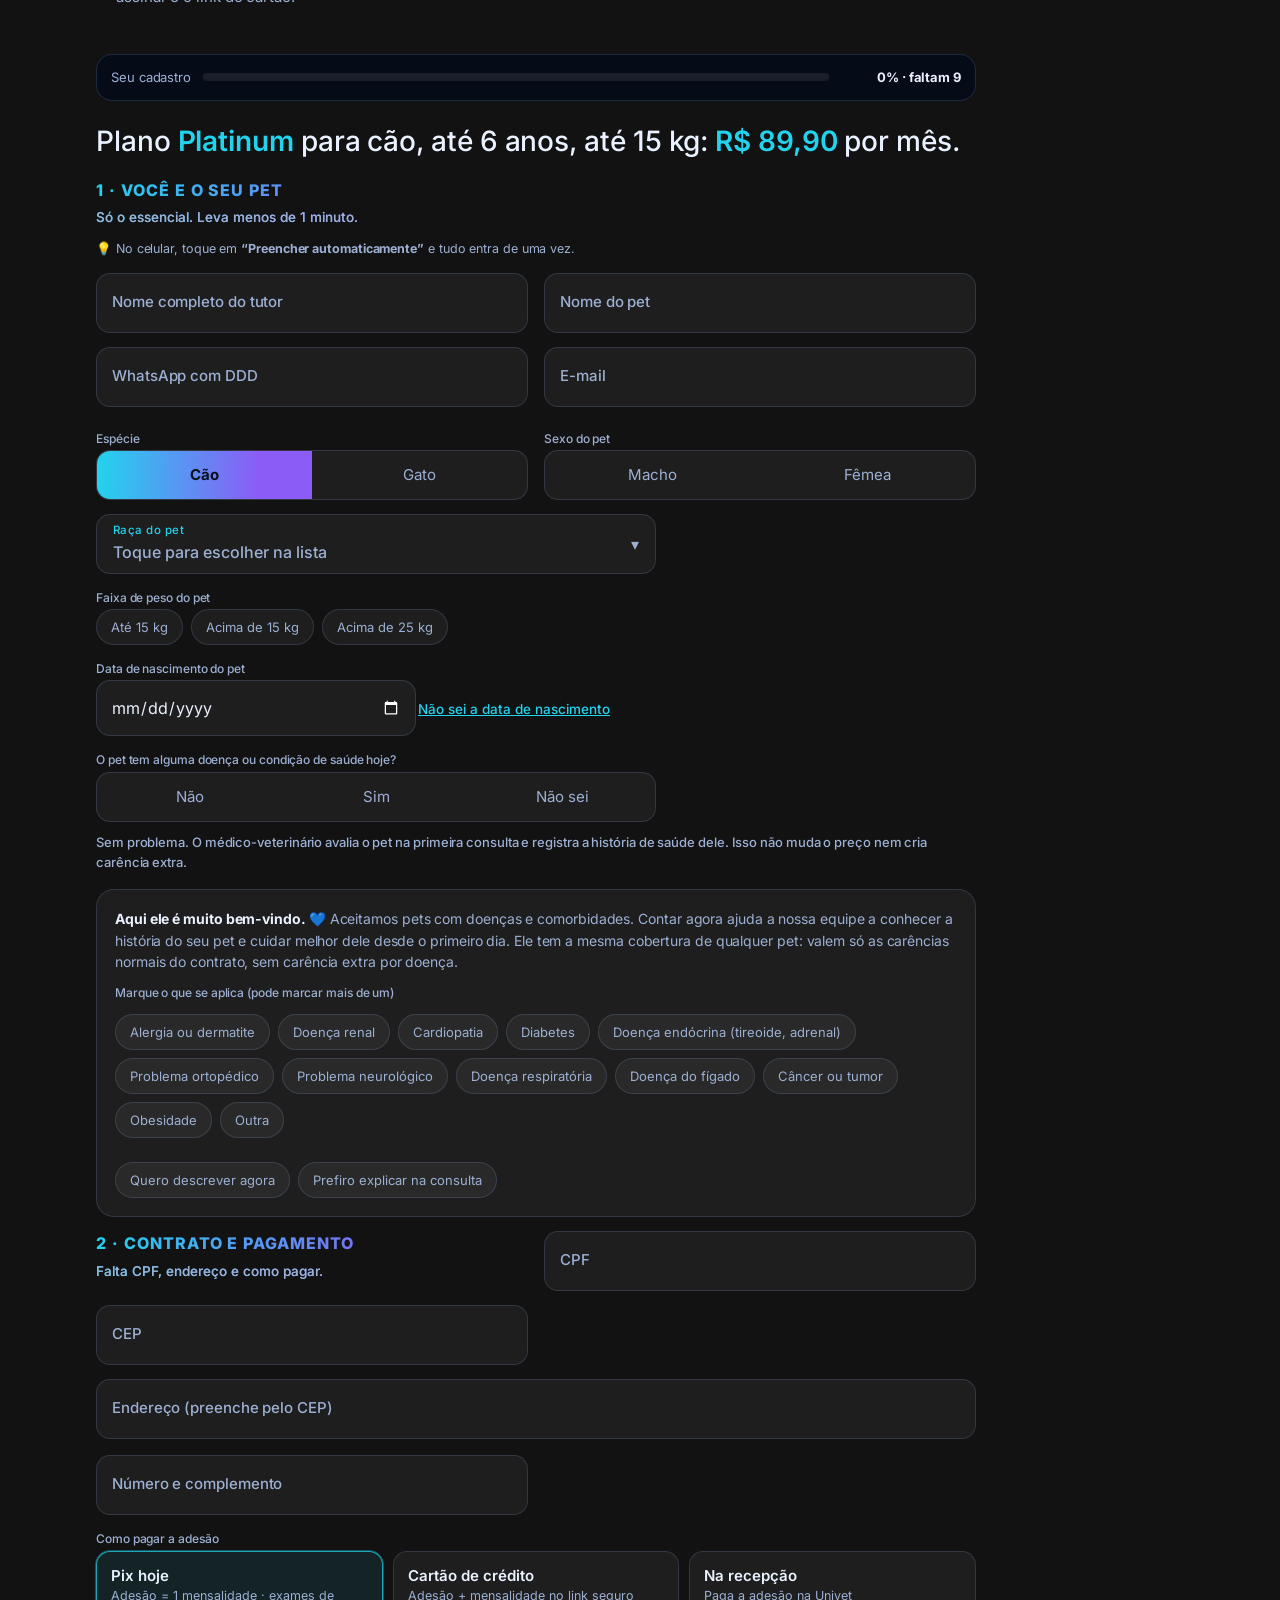
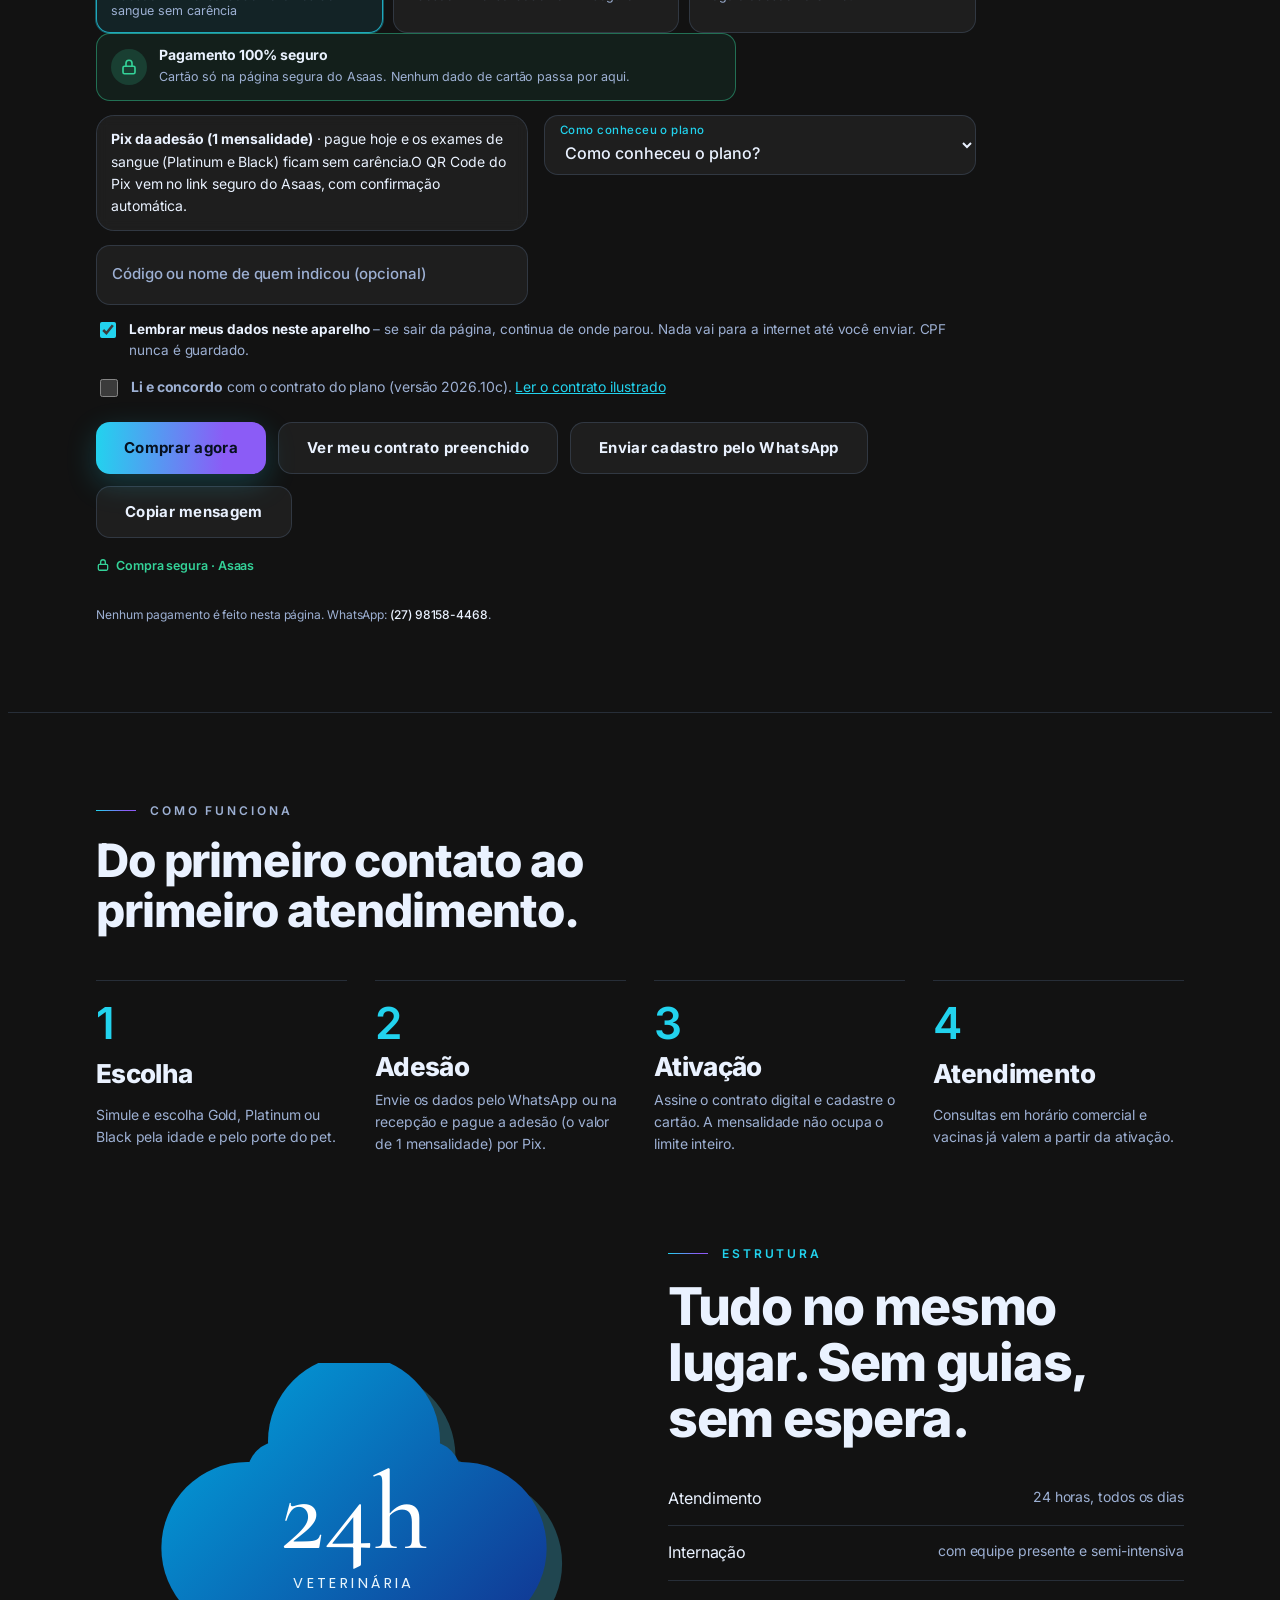
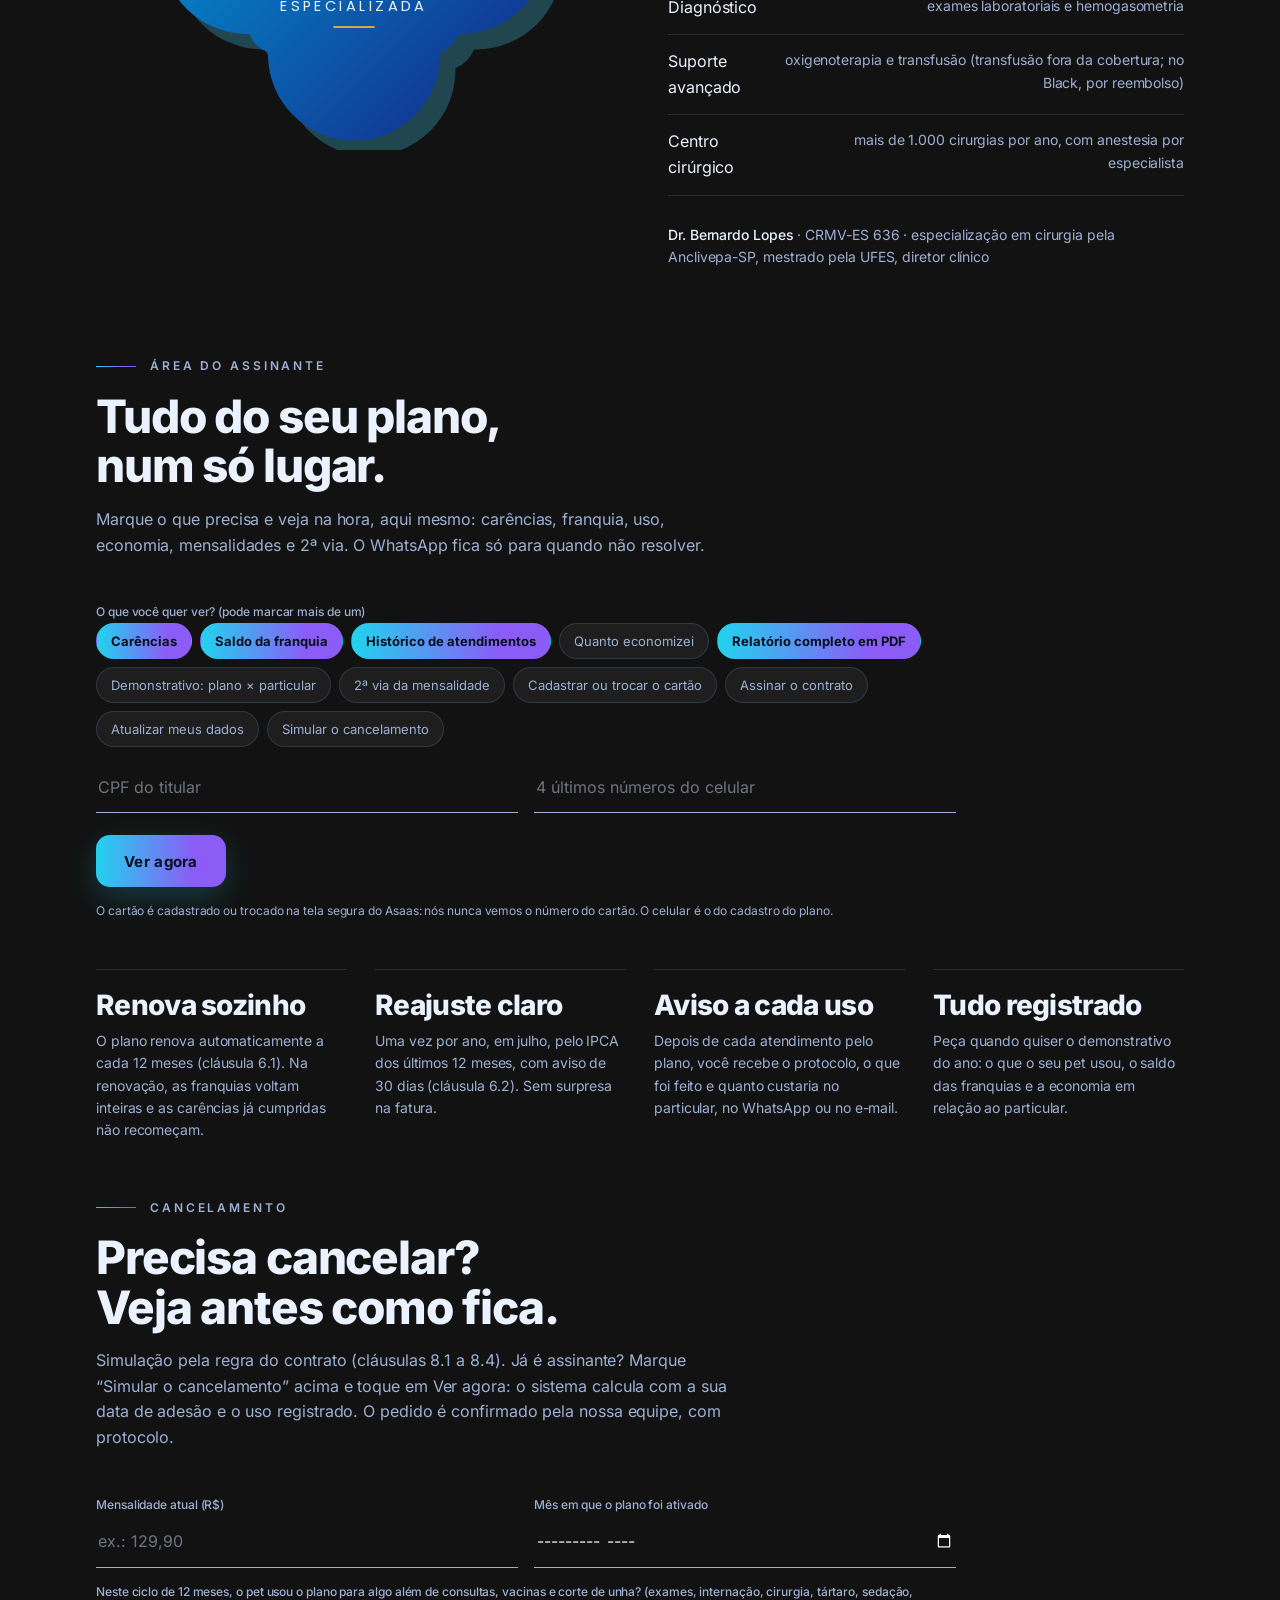
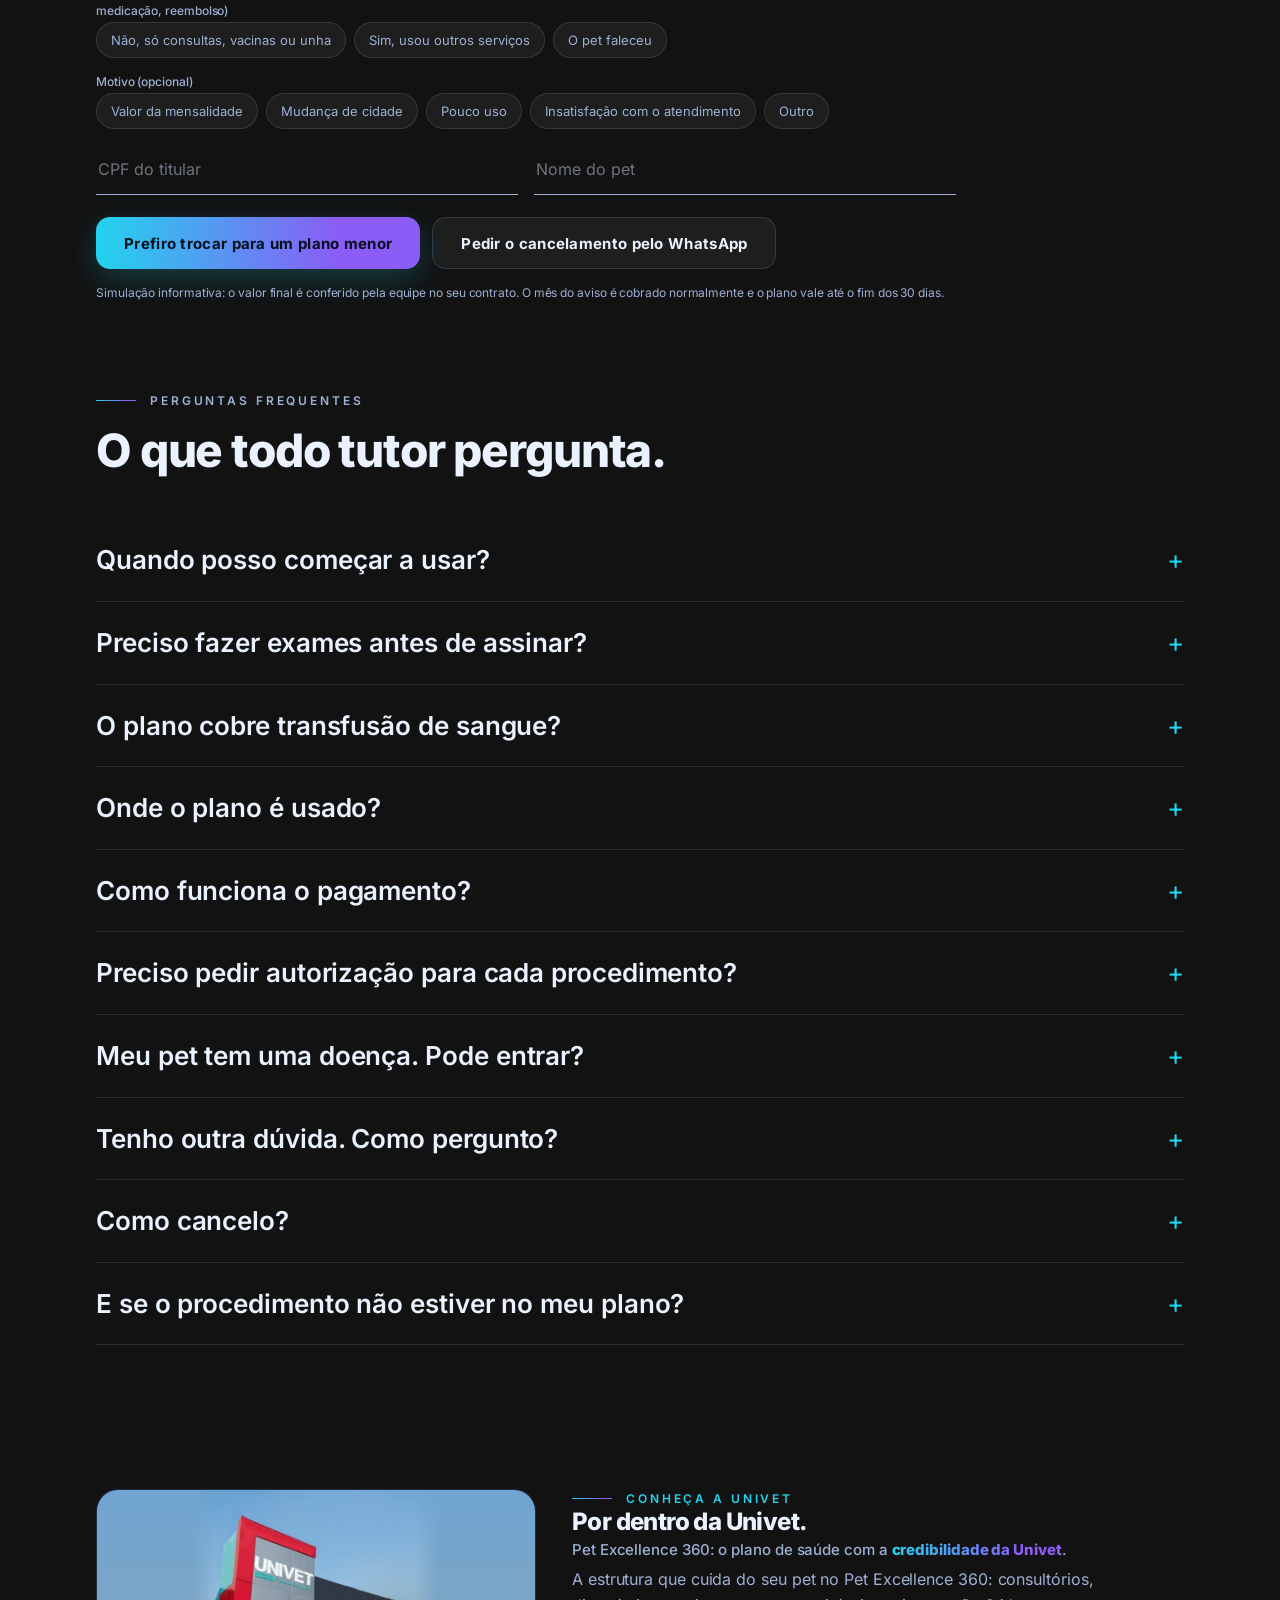
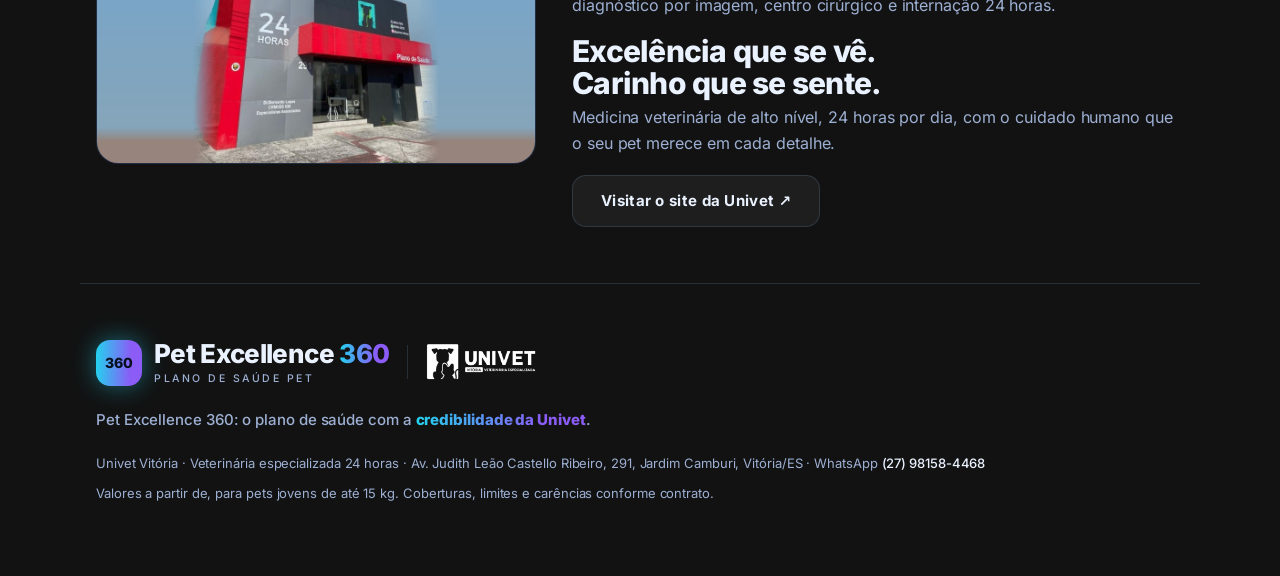
==== commit d3698fed: "Microfone: bola em degradê Co-Authored-By: Claude Opus 5.5 <noreply@anthropic.com> Claude-Session: h" ====
--- a/index.html
+++ b/index.html
@@ -32,7 +32,7 @@
 <link rel="apple-touch-icon" href="assets/img/apple-touch-icon.png">
 <link rel="manifest" href="site.webmanifest">
 <style id="padrao360">/* Padrão 360 (CEO, 14/11/2026): microfone estilo Google e símbolo do WhatsApp em tudo */@font-face{font-family:U360Mic;src:url([data-uri]) format('woff');unicode-range:U+1F399,U+1F3A4}@font-face{font-family:Inter;src:url([data-uri]) format('woff');unicode-range:U+1F399,U+1F3A4}@font-face{font-family:'Poppins';src:url([data-uri]) format('woff');unicode-range:U+1F399,U+1F3A4}@font-face{font-family:system-ui;src:url([data-uri]) format('woff');unicode-range:U+1F399,U+1F3A4}
-#v360-voz,.v360-voz{font-family:U360Mic,inherit}
+#v360-voz,.v360-voz{font-family:U360Mic,inherit}#v360-voz{background:linear-gradient(140deg,#22D3EE,#8B5CF6)!important;color:#fff!important;border:0!important;box-shadow:0 8px 20px -8px rgba(34,211,238,.8)!important}#v360-voz.on{background:linear-gradient(140deg,#F87171,#DB2777)!important}
 a[href*="wa.me/"]:not(:has(svg))::before,a[href*="api.whatsapp.com"]:not(:has(svg))::before,.com-wa:not(:has(svg))::before{content:"";display:inline-block;width:1.05em;height:1.05em;margin-right:.35em;vertical-align:-.16em;background:url("data:image/svg+xml,%3Csvg%20xmlns='http://www.w3.org/2000/svg'%20viewBox='0%200%2024%2024'%3E%3Cpath%20fill='%2325D366'%20d='M17.472%2014.382c-.297-.149-1.758-.867-2.03-.967-.273-.099-.471-.148-.67.15-.197.297-.767.966-.94%201.164-.173.199-.347.223-.644.075-.297-.15-1.255-.463-2.39-1.475-.883-.788-1.48-1.761-1.653-2.059-.173-.297-.018-.458.13-.606.134-.133.298-.347.446-.52.149-.174.198-.298.298-.497.099-.198.05-.371-.025-.52-.075-.149-.669-1.612-.916-2.207-.242-.579-.487-.5-.669-.51-.173-.008-.371-.01-.57-.01-.198%200-.52.074-.792.372-.272.297-1.04%201.016-1.04%202.479%200%201.462%201.065%202.875%201.213%203.074.149.198%202.096%203.2%205.077%204.487.709.306%201.262.489%201.694.625.712.227%201.36.195%201.871.118.571-.085%201.758-.719%202.006-1.413.248-.694.248-1.289.173-1.413-.074-.124-.272-.198-.57-.347m-5.421%207.403h-.004a9.87%209.87%200%2001-5.031-1.378l-.361-.214-3.741.982.998-3.648-.235-.374a9.86%209.86%200%2001-1.51-5.26c.001-5.45%204.436-9.884%209.888-9.884%202.64%200%205.122%201.03%206.988%202.898a9.825%209.825%200%20012.893%206.994c-.003%205.45-4.437%209.884-9.885%209.884m8.413-18.297A11.815%2011.815%200%200012.05%200C5.495%200%20.16%205.335.157%2011.892c0%202.096.547%204.142%201.588%205.945L.057%2024l6.305-1.654a11.882%2011.882%200%20005.683%201.448h.005c6.554%200%2011.89-5.335%2011.893-11.893a11.821%2011.821%200%2000-3.48-8.413Z'/%3E%3C/svg%3E") no-repeat center/contain}</style>
 </head>
 <body>
